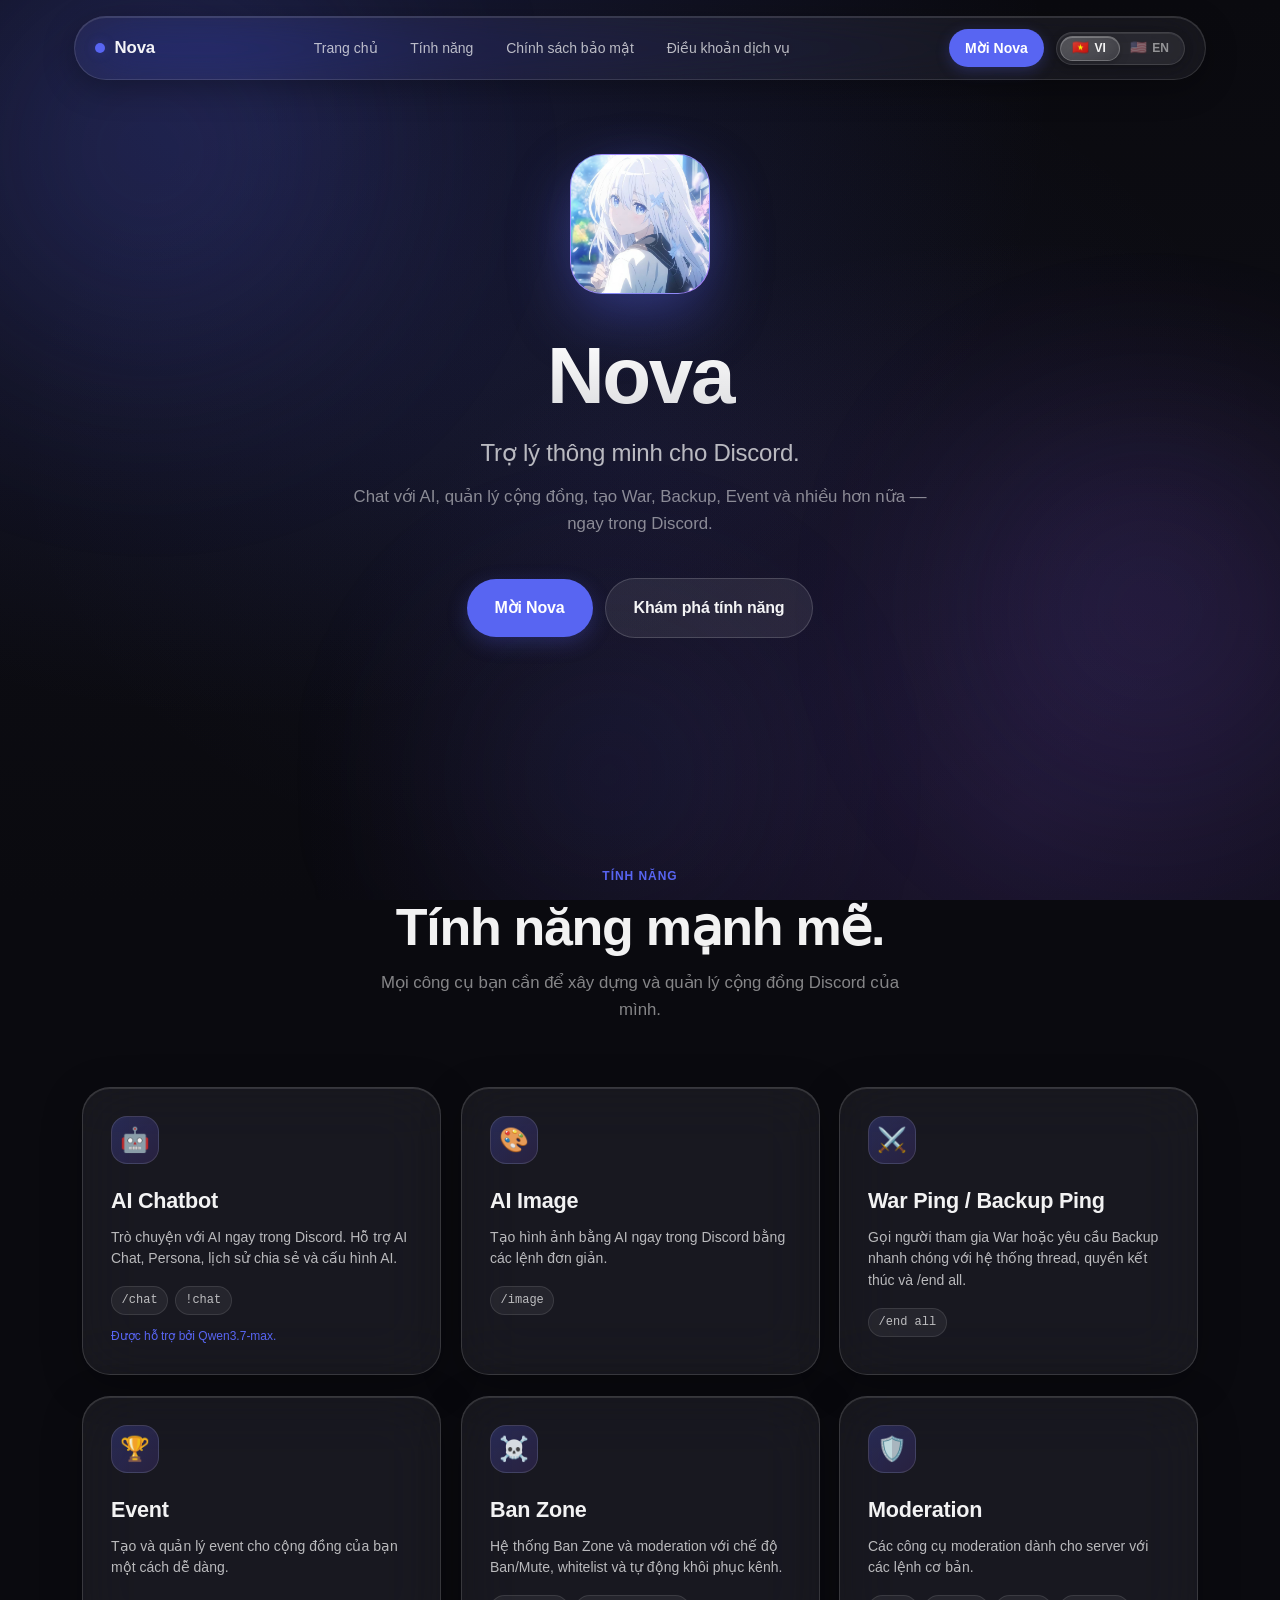
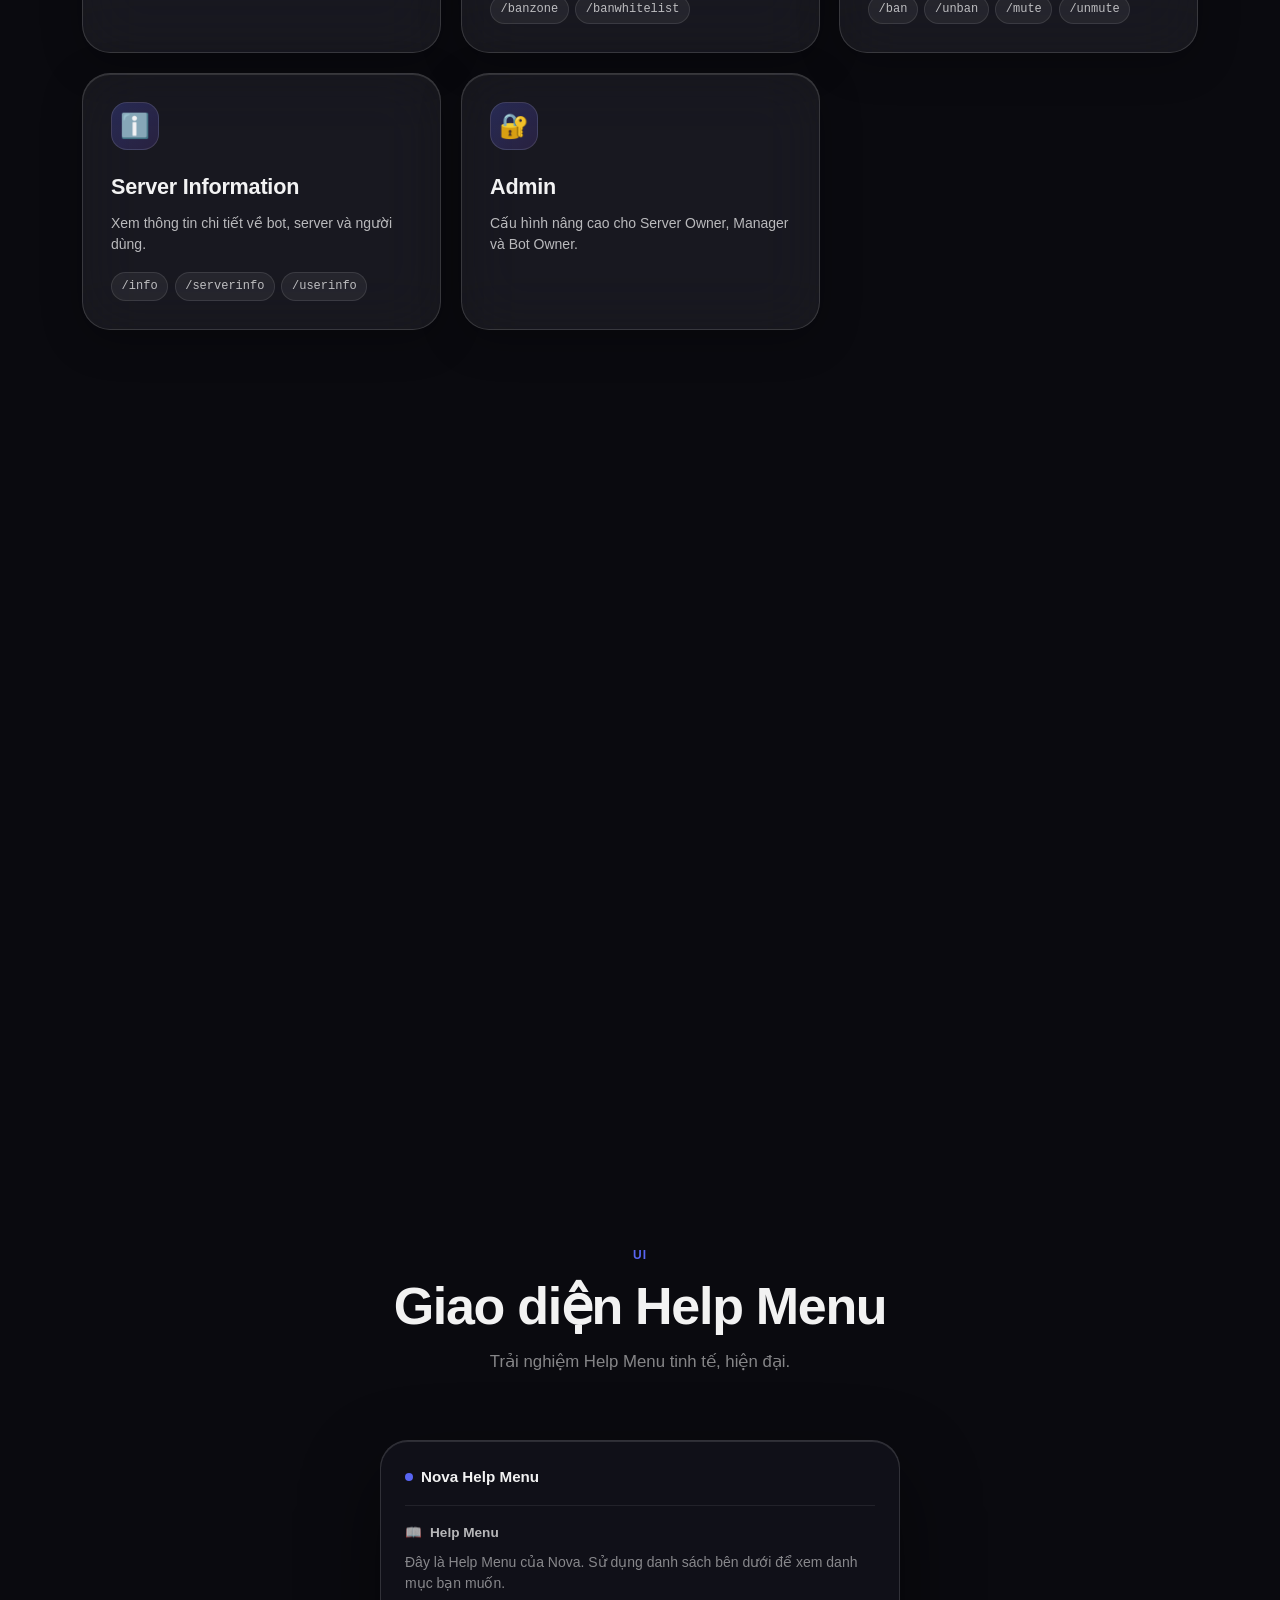
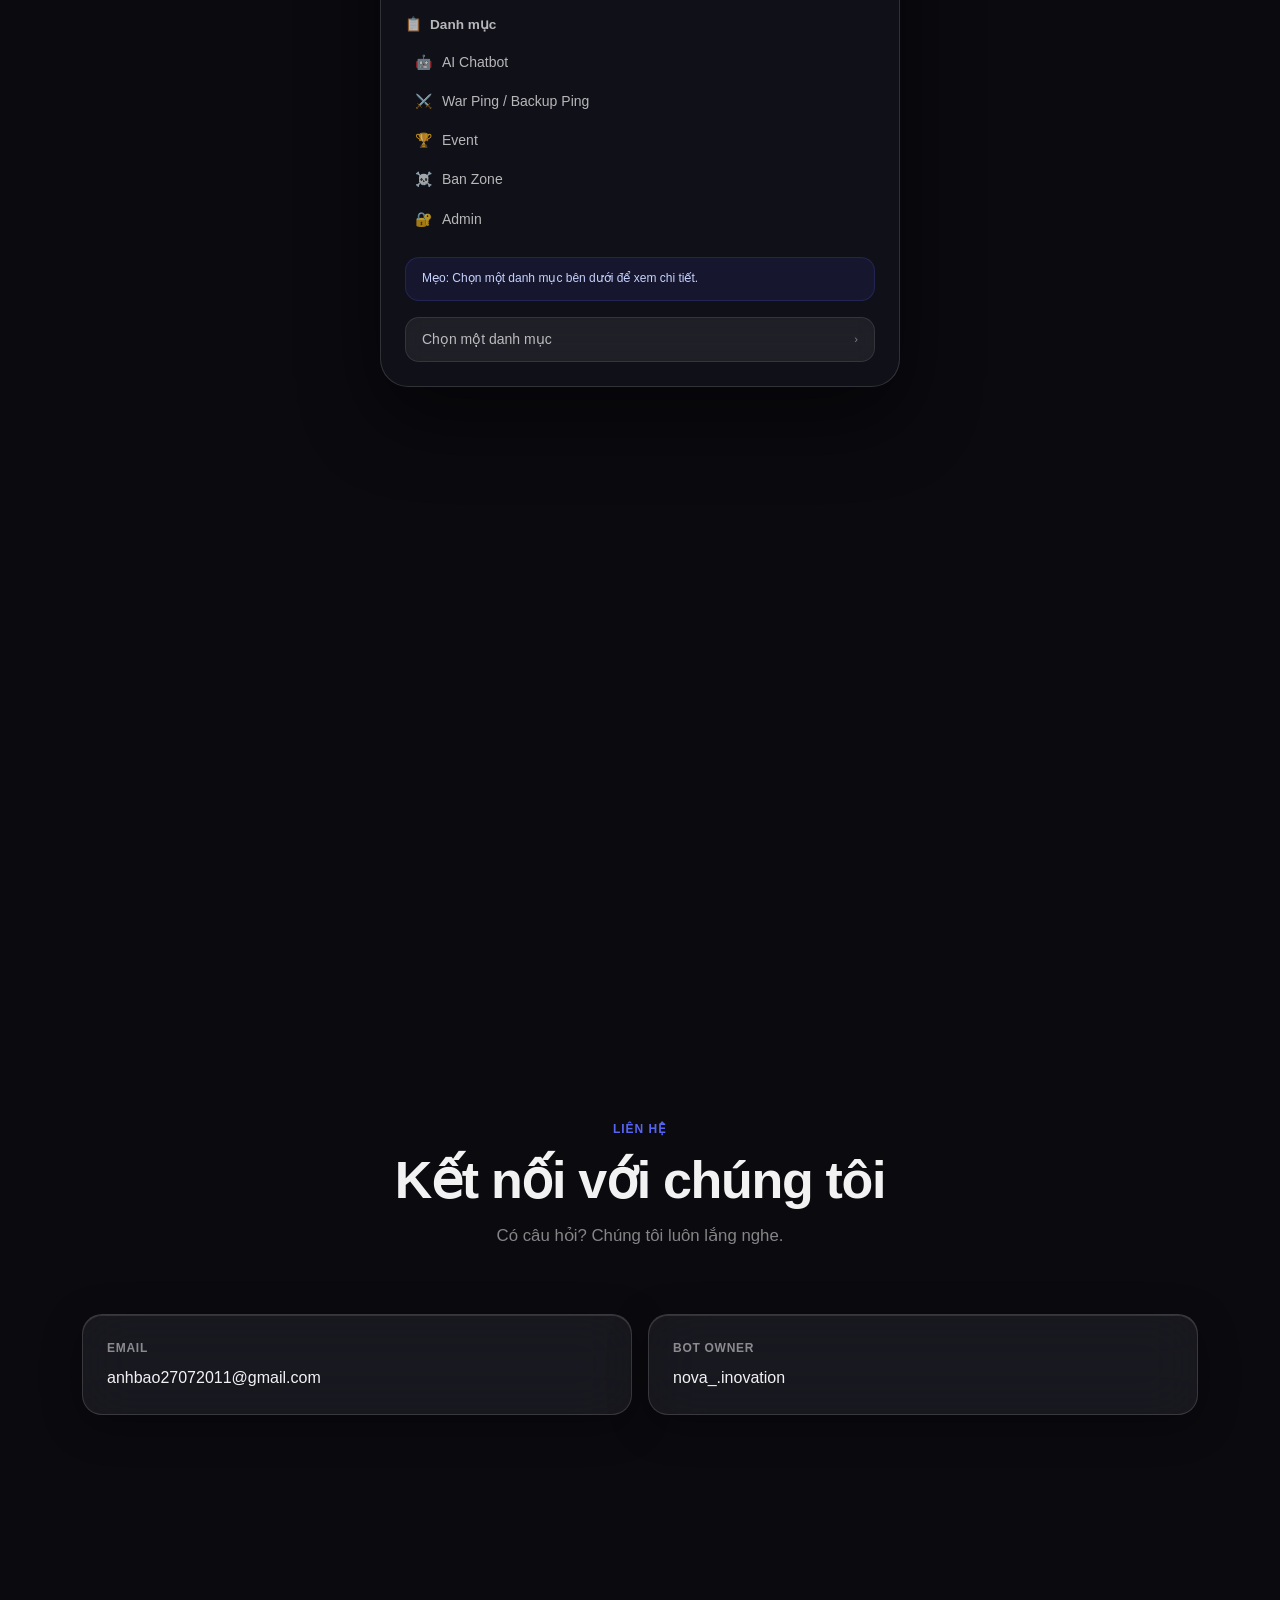
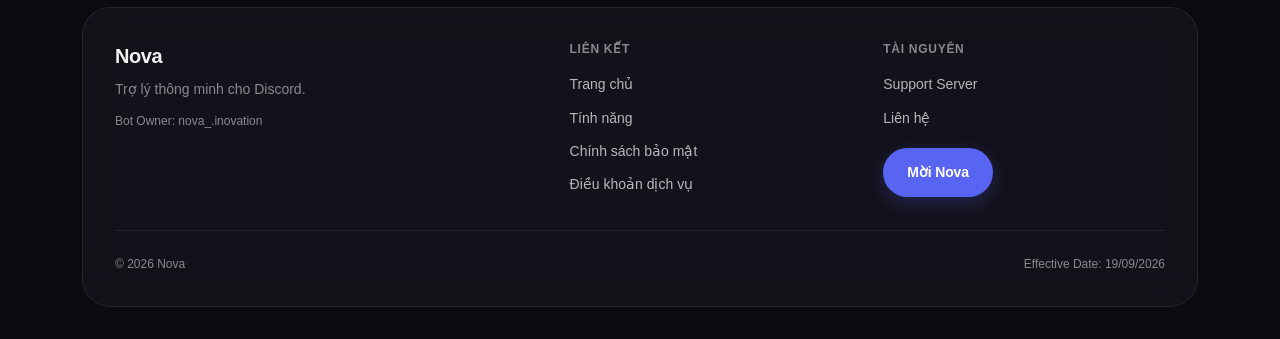
==== index.html @ ef2ddf1a "Add files via upload" ====
<!DOCTYPE html>
<html lang="vi">
<head>
    <meta charset="UTF-8">
    <meta name="viewport" content="width=device-width, initial-scale=1.0, viewport-fit=cover">
    <meta name="description" content="Nova là Discord bot đa năng hỗ trợ AI, moderation, War, Backup, Event và nhiều công cụ quản lý cộng đồng.">
    <meta name="theme-color" content="#0a0a0f">

    <!-- Open Graph -->
    <meta property="og:type" content="website">
    <meta property="og:title" content="Nova — Trợ lý thông minh cho Discord">
    <meta property="og:description" content="Nova là Discord bot đa năng hỗ trợ AI, moderation, War, Backup, Event và nhiều công cụ quản lý cộng đồng.">
    <meta property="og:image" content="assets/avatar.png">
    <meta property="og:url" content="">

    <!-- Twitter -->
    <meta name="twitter:card" content="summary_large_image">
    <meta name="twitter:title" content="Nova — Trợ lý thông minh cho Discord">
    <meta name="twitter:description" content="Nova là Discord bot đa năng hỗ trợ AI, moderation, War, Backup, Event và nhiều công cụ quản lý cộng đồng.">
    <meta name="twitter:image" content="assets/avatar.png">

    <title>Nova — Trợ lý thông minh cho Discord</title>
    <link rel="icon" type="image/png" href="assets/avatar.png">
    <link rel="stylesheet" href="style.css">
</head>
<body data-page="index">
    <!-- Background Ambient Lighting -->
    <div class="bg-ambient" aria-hidden="true">
        <div class="blob blob-1"></div>
        <div class="blob blob-2"></div>
        <div class="blob blob-3"></div>
    </div>

    <!-- Mobile Overlay -->
    <div class="mobile-overlay" aria-hidden="true"></div>

    <!-- Navbar -->
    <nav class="navbar" role="navigation" aria-label="Main navigation">
        <div class="navbar-inner">
            <a href="index.html" class="nav-brand" aria-label="Nova Home">
                <span class="nav-brand-dot" aria-hidden="true"></span>
                <span>Nova</span>
            </a>

            <ul class="nav-links" role="list">
                <li><a href="index.html" data-i18n="nav.home">Trang chủ</a></li>
                <li><a href="#features" data-i18n="nav.features">Tính năng</a></li>
                <li><a href="privacy-policy.html" data-i18n="nav.privacy">Chính sách bảo mật</a></li>
                <li><a href="terms-of-service.html" data-i18n="nav.terms">Điều khoản dịch vụ</a></li>
            </ul>

            <div class="nav-actions">
                <a href="#" data-href="invite" class="nav-invite" data-i18n="nav.invite">Mời Nova</a>

                <div class="lang-switch vi" role="group" aria-label="Language switcher">
                    <div class="lang-switch-thumb" aria-hidden="true"></div>
                    <button type="button" class="lang-btn" data-lang="vi" role="tab" aria-selected="true" aria-label="Tiếng Việt">
                        <span class="lang-flag">🇻🇳</span>
                        <span>VI</span>
                    </button>
                    <button type="button" class="lang-btn" data-lang="en" role="tab" aria-selected="false" aria-label="English">
                        <span class="lang-flag">🇺🇸</span>
                        <span>EN</span>
                    </button>
                </div>

                <button type="button" class="mobile-menu-btn" aria-label="Open menu" aria-expanded="false" aria-controls="mobile-menu">
                    <span aria-hidden="true"></span>
                </button>
            </div>
        </div>
    </nav>

    <!-- Mobile Menu -->
    <div class="mobile-menu" id="mobile-menu" role="dialog" aria-label="Mobile navigation">
        <a href="index.html" data-i18n="nav.home">Trang chủ</a>
        <a href="#features" data-i18n="nav.features">Tính năng</a>
        <a href="privacy-policy.html" data-i18n="nav.privacy">Chính sách bảo mật</a>
        <a href="terms-of-service.html" data-i18n="nav.terms">Điều khoản dịch vụ</a>
        <a href="#" data-href="invite" class="mobile-invite" data-i18n="nav.invite">Mời Nova</a>
    </div>

    <!-- Hero Section -->
    <header class="hero">
        <div class="container">
            <div class="hero-avatar-wrap reveal">
                <div class="hero-avatar-glow" aria-hidden="true"></div>
                <div class="hero-avatar" aria-label="Nova bot avatar">
                    <img src="assets/avatar.png" alt="Nova" onerror="this.style.display='none'; this.parentElement.innerHTML='N';">
                </div>
            </div>

            <h1 class="hero-title reveal" data-stagger="1">Nova</h1>
            <p class="hero-subtitle reveal" data-stagger="2" data-i18n="hero.tagline">Trợ lý thông minh cho Discord.</p>
            <p class="hero-description reveal" data-stagger="3" data-i18n="hero.description">
                Chat với AI, quản lý cộng đồng, tạo War, Backup, Event và nhiều hơn nữa — ngay trong Discord.
            </p>

            <div class="hero-cta reveal" data-stagger="4">
                <a href="#" data-href="invite" class="btn btn-primary btn-lg" data-i18n="hero.invite">Mời Nova</a>
                <a href="#features" class="btn btn-glass btn-lg" data-i18n="hero.explore">Khám phá tính năng</a>
            </div>
        </div>
    </header>

    <!-- Features Section -->
    <section class="section" id="features">
        <div class="container">
            <div class="section-header reveal">
                <span class="section-eyebrow" data-i18n="features.eyebrow">Tính năng</span>
                <h2 class="section-title" data-i18n="features.title">Tính năng mạnh mẽ.</h2>
                <p class="section-subtitle" data-i18n="features.subtitle">
                    Mọi công cụ bạn cần để xây dựng và quản lý cộng đồng Discord của mình.
                </p>
            </div>

            <div class="features-grid">
                <!-- AI Chatbot -->
                <article class="feature-card reveal">
                    <div class="feature-icon" aria-hidden="true">🤖</div>
                    <h3 class="feature-title" data-i18n="feature.ai.title">AI Chatbot</h3>
                    <p class="feature-desc" data-i18n="feature.ai.desc">
                        Trò chuyện với AI ngay trong Discord. Hỗ trợ AI Chat, Persona, lịch sử chia sẻ và cấu hình AI.
                    </p>
                    <div class="feature-commands">
                        <span class="cmd-pill">/chat</span>
                        <span class="cmd-pill">!chat</span>
                    </div>
                    <p class="feature-powered" data-i18n="feature.ai.powered">Được hỗ trợ bởi Qwen3.7-max.</p>
                </article>

                <!-- AI Image -->
                <article class="feature-card reveal">
                    <div class="feature-icon" aria-hidden="true">🎨</div>
                    <h3 class="feature-title" data-i18n="feature.aiimage.title">AI Image</h3>
                    <p class="feature-desc" data-i18n="feature.aiimage.desc">
                        Tạo hình ảnh bằng AI ngay trong Discord bằng các lệnh đơn giản.
                    </p>
                    <div class="feature-commands">
                        <span class="cmd-pill">/image</span>
                    </div>
                </article>

                <!-- War Ping / Backup Ping -->
                <article class="feature-card reveal">
                    <div class="feature-icon" aria-hidden="true">⚔️</div>
                    <h3 class="feature-title" data-i18n="feature.war.title">War Ping / Backup Ping</h3>
                    <p class="feature-desc" data-i18n="feature.war.desc">
                        Gọi người tham gia War hoặc yêu cầu Backup nhanh chóng với hệ thống thread, quyền kết thúc và /end all.
                    </p>
                    <div class="feature-commands">
                        <span class="cmd-pill">/end all</span>
                    </div>
                </article>

                <!-- Event -->
                <article class="feature-card reveal">
                    <div class="feature-icon" aria-hidden="true">🏆</div>
                    <h3 class="feature-title" data-i18n="feature.event.title">Event</h3>
                    <p class="feature-desc" data-i18n="feature.event.desc">
                        Tạo và quản lý event cho cộng đồng của bạn một cách dễ dàng.
                    </p>
                </article>

                <!-- Ban Zone -->
                <article class="feature-card reveal">
                    <div class="feature-icon" aria-hidden="true">☠️</div>
                    <h3 class="feature-title" data-i18n="feature.banzone.title">Ban Zone</h3>
                    <p class="feature-desc" data-i18n="feature.banzone.desc">
                        Hệ thống Ban Zone và moderation với chế độ Ban/Mute, whitelist và tự động khôi phục kênh.
                    </p>
                    <div class="feature-commands">
                        <span class="cmd-pill">/banzone</span>
                        <span class="cmd-pill">/banwhitelist</span>
                    </div>
                </article>

                <!-- Moderation -->
                <article class="feature-card reveal">
                    <div class="feature-icon" aria-hidden="true">🛡️</div>
                    <h3 class="feature-title" data-i18n="feature.moderation.title">Moderation</h3>
                    <p class="feature-desc" data-i18n="feature.moderation.desc">
                        Các công cụ moderation dành cho server với các lệnh cơ bản.
                    </p>
                    <div class="feature-commands">
                        <span class="cmd-pill">/ban</span>
                        <span class="cmd-pill">/unban</span>
                        <span class="cmd-pill">/mute</span>
                        <span class="cmd-pill">/unmute</span>
                    </div>
                </article>

                <!-- Server Information -->
                <article class="feature-card reveal">
                    <div class="feature-icon" aria-hidden="true">ℹ️</div>
                    <h3 class="feature-title" data-i18n="feature.info.title">Server Information</h3>
                    <p class="feature-desc" data-i18n="feature.info.desc">
                        Xem thông tin chi tiết về bot, server và người dùng.
                    </p>
                    <div class="feature-commands">
                        <span class="cmd-pill">/info</span>
                        <span class="cmd-pill">/serverinfo</span>
                        <span class="cmd-pill">/userinfo</span>
                    </div>
                </article>

                <!-- Admin -->
                <article class="feature-card reveal">
                    <div class="feature-icon" aria-hidden="true">🔐</div>
                    <h3 class="feature-title" data-i18n="feature.admin.title">Admin</h3>
                    <p class="feature-desc" data-i18n="feature.admin.desc">
                        Cấu hình nâng cao cho Server Owner, Manager và Bot Owner.
                    </p>
                </article>
            </div>
        </div>
    </section>

    <!-- Commands Section -->
    <section class="section">
        <div class="container">
            <div class="section-header reveal">
                <span class="section-eyebrow" data-i18n="commands.eyebrow">Lệnh</span>
                <h2 class="section-title" data-i18n="commands.title">Lệnh chính</h2>
                <p class="section-subtitle" data-i18n="commands.subtitle">Các lệnh thường dùng của Nova.</p>
            </div>

            <div class="commands-grid">
                <div class="command-item reveal">
                    <span class="command-name">/chat</span>
                    <span class="command-desc" data-i18n="cmd.chat">Trò chuyện với AI</span>
                </div>
                <div class="command-item reveal">
                    <span class="command-name">/image</span>
                    <span class="command-desc" data-i18n="cmd.image">Tạo hình ảnh bằng AI</span>
                </div>
                <div class="command-item reveal">
                    <span class="command-name">/ban</span>
                    <span class="command-desc" data-i18n="cmd.ban">Cấm người dùng</span>
                </div>
                <div class="command-item reveal">
                    <span class="command-name">/unban</span>
                    <span class="command-desc" data-i18n="cmd.unban">Bỏ cấm người dùng</span>
                </div>
                <div class="command-item reveal">
                    <span class="command-name">/mute</span>
                    <span class="command-desc" data-i18n="cmd.mute">Tắt tiếng người dùng</span>
                </div>
                <div class="command-item reveal">
                    <span class="command-name">/unmute</span>
                    <span class="command-desc" data-i18n="cmd.unmute">Bỏ tắt tiếng</span>
                </div>
                <div class="command-item reveal">
                    <span class="command-name">/banzone</span>
                    <span class="command-desc" data-i18n="cmd.banzone">Quản lý Ban Zone</span>
                </div>
                <div class="command-item reveal">
                    <span class="command-name">/banwhitelist</span>
                    <span class="command-desc" data-i18n="cmd.banwhitelist">Quản lý whitelist Ban Zone</span>
                </div>
                <div class="command-item reveal">
                    <span class="command-name">/info</span>
                    <span class="command-desc" data-i18n="cmd.info">Thông tin bot</span>
                </div>
                <div class="command-item reveal">
                    <span class="command-name">/serverinfo</span>
                    <span class="command-desc" data-i18n="cmd.serverinfo">Thông tin server</span>
                </div>
                <div class="command-item reveal">
                    <span class="command-name">/userinfo</span>
                    <span class="command-desc" data-i18n="cmd.userinfo">Thông tin người dùng</span>
                </div>
                <div class="command-item reveal">
                    <span class="command-name">/end all</span>
                    <span class="command-desc" data-i18n="cmd.endall">Kết thúc tất cả War/Backup</span>
                </div>
            </div>
        </div>
    </section>

    <!-- Help Menu Preview -->
    <section class="section">
        <div class="container">
            <div class="section-header reveal">
                <span class="section-eyebrow">UI</span>
                <h2 class="section-title" data-i18n="help.title">Giao diện Help Menu</h2>
                <p class="section-subtitle" data-i18n="help.subtitle">Trải nghiệm Help Menu tinh tế, hiện đại.</p>
            </div>

            <div class="help-menu-wrap reveal">
                <div class="help-menu" role="group" aria-label="Nova Help Menu preview">
                    <div class="help-menu-header">
                        <span class="help-menu-dot" aria-hidden="true"></span>
                        <span class="help-menu-title" data-i18n="help.header">Nova Help Menu</span>
                    </div>

                    <div class="help-menu-section">
                        <div class="help-menu-section-title">
                            <span aria-hidden="true">📖</span>
                            <span data-i18n="help.section.title">Help Menu</span>
                        </div>
                        <p class="help-menu-desc" data-i18n="help.desc">
                            Đây là Help Menu của Nova. Sử dụng danh sách bên dưới để xem danh mục bạn muốn.
                        </p>
                    </div>

                    <div class="help-menu-section">
                        <div class="help-menu-section-title">
                            <span aria-hidden="true">📋</span>
                            <span data-i18n="help.categories">Danh mục</span>
                        </div>
                        <ul class="help-menu-categories" role="list">
                            <li><span aria-hidden="true">🤖</span><span data-i18n="help.cat.ai">AI Chatbot</span></li>
                            <li><span aria-hidden="true">⚔️</span><span data-i18n="help.cat.war">War Ping / Backup Ping</span></li>
                            <li><span aria-hidden="true">🏆</span><span data-i18n="help.cat.event">Event</span></li>
                            <li><span aria-hidden="true">☠️</span><span data-i18n="help.cat.ban">Ban Zone</span></li>
                            <li><span aria-hidden="true">🔐</span><span data-i18n="help.cat.admin">Admin</span></li>
                        </ul>
                    </div>

                    <div class="help-menu-tip" data-i18n="help.tip">
                        Mẹo: Chọn một danh mục bên dưới để xem chi tiết.
                    </div>

                    <div class="ios-dropdown" data-dropdown>
                        <button type="button" class="ios-dropdown-trigger" aria-haspopup="listbox" aria-expanded="false">
                            <span class="ios-dropdown-label" data-i18n="help.placeholder">Chọn một danh mục</span>
                            <span class="ios-dropdown-chevron" aria-hidden="true">›</span>
                        </button>
                        <ul class="ios-dropdown-menu" role="listbox">
                            <li role="option" tabindex="0">
                                <span><span aria-hidden="true">🤖</span> <span data-i18n="help.cat.ai">AI Chatbot</span></span>
                                <span class="ios-dropdown-check" aria-hidden="true">✓</span>
                            </li>
                            <li role="option" tabindex="0">
                                <span><span aria-hidden="true">⚔️</span> <span data-i18n="help.cat.war">War Ping / Backup Ping</span></span>
                                <span class="ios-dropdown-check" aria-hidden="true">✓</span>
                            </li>
                            <li role="option" tabindex="0">
                                <span><span aria-hidden="true">🏆</span> <span data-i18n="help.cat.event">Event</span></span>
                                <span class="ios-dropdown-check" aria-hidden="true">✓</span>
                            </li>
                            <li role="option" tabindex="0">
                                <span><span aria-hidden="true">☠️</span> <span data-i18n="help.cat.ban">Ban Zone</span></span>
                                <span class="ios-dropdown-check" aria-hidden="true">✓</span>
                            </li>
                            <li role="option" tabindex="0">
                                <span><span aria-hidden="true">🔐</span> <span data-i18n="help.cat.admin">Admin</span></span>
                                <span class="ios-dropdown-check" aria-hidden="true">✓</span>
                            </li>
                        </ul>
                    </div>
                </div>
            </div>
        </div>
    </section>

    <!-- CTA Section -->
    <section class="section cta-section">
        <div class="container">
            <div class="cta-card reveal">
                <div class="cta-content">
                    <h2 class="cta-title" data-i18n="cta.title">Cần hỗ trợ?</h2>
                    <p class="cta-subtitle" data-i18n="cta.subtitle">Tham gia server hỗ trợ của Nova.</p>
                    <a href="#" data-href="support" class="btn btn-primary btn-lg" target="_blank" rel="noopener noreferrer" data-i18n="cta.button">
                        Tham gia Support Server
                    </a>
                </div>
            </div>
        </div>
    </section>

    <!-- Contact Section -->
    <section class="section">
        <div class="container">
            <div class="section-header reveal">
                <span class="section-eyebrow" data-i18n="contact.eyebrow">Liên hệ</span>
                <h2 class="section-title" data-i18n="contact.title">Kết nối với chúng tôi</h2>
                <p class="section-subtitle" data-i18n="contact.subtitle">Có câu hỏi? Chúng tôi luôn lắng nghe.</p>
            </div>

            <div class="contact-grid">
                <div class="contact-item reveal">
                    <p class="contact-label" data-i18n="contact.email.label">Email</p>
                    <p class="contact-value">
                        <a href="mailto:anhbao27072011@gmail.com">anhbao27072011@gmail.com</a>
                    </p>
                </div>
                <div class="contact-item reveal">
                    <p class="contact-label" data-i18n="contact.owner.label">Bot Owner</p>
                    <p class="contact-value">nova_.inovation</p>
                </div>
            </div>
        </div>
    </section>

    <!-- Footer -->
    <footer class="footer">
        <div class="container">
            <div class="footer-inner">
                <div class="footer-grid">
                    <div>
                        <div class="footer-brand-name">Nova</div>
                        <p class="footer-brand-tagline" data-i18n="footer.tagline">Trợ lý thông minh cho Discord.</p>
                        <p class="footer-owner" data-i18n="footer.owner">Bot Owner: nova_.inovation</p>
                    </div>

                    <div>
                        <h4 class="footer-col-title" data-i18n="footer.col.links">Liên kết</h4>
                        <ul class="footer-links" role="list">
                            <li><a href="index.html" data-i18n="footer.link.home">Trang chủ</a></li>
                            <li><a href="#features" data-i18n="footer.link.features">Tính năng</a></li>
                            <li><a href="privacy-policy.html" data-i18n="footer.link.privacy">Chính sách bảo mật</a></li>
                            <li><a href="terms-of-service.html" data-i18n="footer.link.terms">Điều khoản dịch vụ</a></li>
                        </ul>
                    </div>

                    <div>
                        <h4 class="footer-col-title" data-i18n="footer.col.resources">Tài nguyên</h4>
                        <ul class="footer-links" role="list">
                            <li><a href="#" data-href="support" target="_blank" rel="noopener noreferrer" data-i18n="footer.link.support">Support Server</a></li>
                            <li><a href="mailto:anhbao27072011@gmail.com" data-i18n="footer.link.contact">Liên hệ</a></li>
                        </ul>
                        <div style="margin-top: 1rem;">
                            <a href="#" data-href="invite" class="btn btn-primary" data-i18n="footer.invite">Mời Nova</a>
                        </div>
                    </div>
                </div>

                <div class="footer-bottom">
                    <span data-i18n="footer.copyright">© 2026 Nova</span>
                    <span data-i18n="footer.effective">Effective Date: 19/09/2026</span>
                </div>
            </div>
        </div>
    </footer>

    <script src="script.js"></script>
</body>
</html>
---- style.css ----
/* ============================================
   Nova — iOS 27 Liquid Glass Design System
   ============================================ */

/* ---------- CSS Variables ---------- */
:root {
    /* Colors */
    --bg-deep: #0a0a0f;
    --bg-mid: #12121a;
    --accent: #5865F2;
    --accent-soft: rgba(88, 101, 242, 0.35);
    --accent-glow: rgba(88, 101, 242, 0.25);
    --text-primary: rgba(255, 255, 255, 0.95);
    --text-secondary: rgba(255, 255, 255, 0.7);
    --text-tertiary: rgba(255, 255, 255, 0.5);
    --glass-bg: rgba(255, 255, 255, 0.06);
    --glass-bg-strong: rgba(255, 255, 255, 0.09);
    --glass-bg-darker: rgba(255, 255, 255, 0.035);
    --glass-border: rgba(255, 255, 255, 0.14);
    --glass-border-strong: rgba(255, 255, 255, 0.2);
    --glass-shadow: 0 20px 70px rgba(0, 0, 0, 0.35);
    --glass-shadow-soft: 0 10px 40px rgba(0, 0, 0, 0.25);
    --inner-highlight: inset 0 1px 0 rgba(255, 255, 255, 0.12);
    --inner-highlight-strong: inset 0 1px 0 rgba(255, 255, 255, 0.18);

    /* Typography */
    --font-primary: -apple-system, BlinkMacSystemFont, 'SF Pro Display', 'SF Pro Text', 'Helvetica Neue', Arial, sans-serif;
    --fs-hero: clamp(2.5rem, 8vw, 5rem);
    --fs-h1: clamp(2rem, 5vw, 3.25rem);
    --fs-h2: clamp(1.5rem, 4vw, 2.25rem);
    --fs-h3: clamp(1.15rem, 2.5vw, 1.35rem);
    --fs-body: clamp(0.95rem, 1.8vw, 1.05rem);
    --fs-small: 0.875rem;
    --fs-caption: 0.75rem;

    /* Spacing */
    --section-padding: clamp(4rem, 10vw, 7rem);
    --container-max: 1180px;
    --radius-lg: 28px;
    --radius-md: 20px;
    --radius-sm: 14px;
    --radius-pill: 999px;

    /* Motion */
    --spring: cubic-bezier(0.34, 1.56, 0.64, 1);
    --ease-out: cubic-bezier(0.16, 1, 0.3, 1);
    --ease-in-out: cubic-bezier(0.65, 0, 0.35, 1);
    --duration-fast: 180ms;
    --duration-normal: 320ms;
    --duration-slow: 520ms;
}

/* ---------- Reset & Base ---------- */
*, *::before, *::after {
    box-sizing: border-box;
    margin: 0;
    padding: 0;
}

html {
    scroll-behavior: smooth;
    -webkit-text-size-adjust: 100%;
}

body {
    font-family: var(--font-primary);
    font-size: var(--fs-body);
    color: var(--text-primary);
    background: var(--bg-deep);
    line-height: 1.6;
    -webkit-font-smoothing: antialiased;
    -moz-osx-font-smoothing: grayscale;
    overflow-x: hidden;
    min-height: 100vh;
    padding-top: env(safe-area-inset-top);
    padding-bottom: env(safe-area-inset-bottom);
}

body.page-transitioning {
    opacity: 0;
    filter: blur(8px);
    transform: scale(0.98);
    transition: opacity 280ms var(--ease-in-out),
                filter 280ms var(--ease-in-out),
                transform 280ms var(--ease-in-out);
}

body.page-entering {
    animation: pageEnter 420ms var(--ease-out) both;
}

@keyframes pageEnter {
    from {
        opacity: 0;
        filter: blur(10px);
        transform: scale(0.985);
    }
    to {
        opacity: 1;
        filter: blur(0);
        transform: scale(1);
    }
}

a {
    color: inherit;
    text-decoration: none;
}

img {
    max-width: 100%;
    display: block;
}

button {
    font-family: inherit;
    cursor: pointer;
    border: none;
    background: none;
    color: inherit;
}

/* ---------- Background Ambient Lighting ---------- */
.bg-ambient {
    position: fixed;
    inset: 0;
    z-index: -2;
    background:
        radial-gradient(ellipse at 20% 10%, rgba(88, 101, 242, 0.18) 0%, transparent 55%),
        radial-gradient(ellipse at 80% 90%, rgba(139, 92, 246, 0.15) 0%, transparent 50%),
        radial-gradient(ellipse at 50% 50%, rgba(88, 101, 242, 0.06) 0%, transparent 70%),
        linear-gradient(180deg, #0a0a0f 0%, #0d0d14 50%, #0a0a0f 100%);
    overflow: hidden;
}

.blob {
    position: absolute;
    border-radius: 50%;
    filter: blur(100px);
    opacity: 0.5;
    will-change: transform;
}

.blob-1 {
    width: 600px;
    height: 600px;
    background: radial-gradient(circle, rgba(88, 101, 242, 0.45) 0%, transparent 70%);
    top: -150px;
    left: -150px;
    animation: blobFloat1 28s ease-in-out infinite;
}

.blob-2 {
    width: 500px;
    height: 500px;
    background: radial-gradient(circle, rgba(139, 92, 246, 0.4) 0%, transparent 70%);
    top: 40%;
    right: -120px;
    animation: blobFloat2 32s ease-in-out infinite;
}

.blob-3 {
    width: 450px;
    height: 450px;
    background: radial-gradient(circle, rgba(88, 101, 242, 0.25) 0%, transparent 70%);
    bottom: -100px;
    left: 30%;
    animation: blobFloat3 36s ease-in-out infinite;
}

@keyframes blobFloat1 {
    0%, 100% { transform: translate(0, 0) scale(1); }
    33% { transform: translate(60px, 40px) scale(1.08); }
    66% { transform: translate(-30px, 80px) scale(0.95); }
}

@keyframes blobFloat2 {
    0%, 100% { transform: translate(0, 0) scale(1); }
    33% { transform: translate(-50px, -60px) scale(1.05); }
    66% { transform: translate(40px, 30px) scale(0.92); }
}

@keyframes blobFloat3 {
    0%, 100% { transform: translate(0, 0) scale(1); }
    33% { transform: translate(80px, -40px) scale(0.95); }
    66% { transform: translate(-60px, -70px) scale(1.08); }
}

/* ---------- Liquid Glass Utility ---------- */
.glass {
    background: var(--glass-bg);
    backdrop-filter: blur(30px) saturate(180%);
    -webkit-backdrop-filter: blur(30px) saturate(180%);
    border: 1px solid var(--glass-border);
    box-shadow: var(--glass-shadow), var(--inner-highlight);
}

.glass-strong {
    background: var(--glass-bg-strong);
    backdrop-filter: blur(40px) saturate(200%);
    -webkit-backdrop-filter: blur(40px) saturate(200%);
    border: 1px solid var(--glass-border-strong);
    box-shadow: var(--glass-shadow), var(--inner-highlight-strong);
}

.glass-soft {
    background: var(--glass-bg-darker);
    backdrop-filter: blur(20px) saturate(160%);
    -webkit-backdrop-filter: blur(20px) saturate(160%);
    border: 1px solid rgba(255, 255, 255, 0.08);
    box-shadow: var(--glass-shadow-soft), var(--inner-highlight);
}

/* ---------- Container ---------- */
.container {
    max-width: var(--container-max);
    margin: 0 auto;
    padding: 0 clamp(1rem, 4vw, 2rem);
}

/* ---------- Navbar ---------- */
.navbar {
    position: sticky;
    top: calc(16px + env(safe-area-inset-top));
    z-index: 1000;
    margin: 0 auto;
    max-width: var(--container-max);
    padding: 0 clamp(0.75rem, 3vw, 1.5rem);
    transition: transform var(--duration-normal) var(--spring),
                backdrop-filter var(--duration-normal) var(--ease-out),
                background var(--duration-normal) var(--ease-out);
}

.navbar-inner {
    display: flex;
    align-items: center;
    justify-content: space-between;
    padding: 0.75rem 1.25rem;
    border-radius: var(--radius-pill);
    background: rgba(255, 255, 255, 0.05);
    backdrop-filter: blur(28px) saturate(180%);
    -webkit-backdrop-filter: blur(28px) saturate(180%);
    border: 1px solid rgba(255, 255, 255, 0.12);
    box-shadow: 0 8px 32px rgba(0, 0, 0, 0.3), inset 0 1px 0 rgba(255, 255, 255, 0.12);
    transition: all var(--duration-normal) var(--spring);
}

.navbar.scrolled .navbar-inner {
    background: rgba(255, 255, 255, 0.07);
    backdrop-filter: blur(40px) saturate(200%);
    -webkit-backdrop-filter: blur(40px) saturate(200%);
    border-color: rgba(255, 255, 255, 0.16);
}

.navbar.scrolled {
    transform: scale(0.97);
}

.nav-brand {
    display: flex;
    align-items: center;
    gap: 0.6rem;
    font-weight: 600;
    font-size: 1.05rem;
    letter-spacing: -0.01em;
}

.nav-brand-dot {
    width: 10px;
    height: 10px;
    border-radius: 50%;
    background: var(--accent);
    box-shadow: 0 0 12px var(--accent-glow);
}

.nav-links {
    display: flex;
    align-items: center;
    gap: 0.25rem;
    list-style: none;
}

.nav-links a {
    padding: 0.5rem 0.9rem;
    border-radius: var(--radius-pill);
    font-size: var(--fs-small);
    font-weight: 500;
    color: var(--text-secondary);
    transition: all var(--duration-fast) var(--ease-out);
}

.nav-links a:hover,
.nav-links a:focus-visible {
    color: var(--text-primary);
    background: rgba(255, 255, 255, 0.08);
    outline: none;
}

.nav-links a:focus-visible {
    box-shadow: 0 0 0 2px var(--accent-soft);
}

.nav-actions {
    display: flex;
    align-items: center;
    gap: 0.75rem;
}

.nav-invite {
    display: inline-flex;
    align-items: center;
    padding: 0.5rem 1rem;
    border-radius: var(--radius-pill);
    background: var(--accent);
    color: #fff;
    font-size: var(--fs-small);
    font-weight: 600;
    transition: all var(--duration-fast) var(--spring);
    box-shadow: 0 4px 14px var(--accent-glow);
}

.nav-invite:hover {
    transform: translateY(-1px);
    box-shadow: 0 6px 20px var(--accent-glow);
    filter: brightness(1.08);
}

.nav-invite:active {
    transform: scale(0.97);
}

.nav-invite:focus-visible {
    outline: none;
    box-shadow: 0 0 0 3px var(--accent-soft), 0 4px 14px var(--accent-glow);
}

/* ---------- Language Switch (Segmented Control) ---------- */
.lang-switch {
    position: relative;
    display: inline-flex;
    padding: 3px;
    border-radius: var(--radius-pill);
    background: rgba(255, 255, 255, 0.06);
    backdrop-filter: blur(20px) saturate(180%);
    -webkit-backdrop-filter: blur(20px) saturate(180%);
    border: 1px solid rgba(255, 255, 255, 0.12);
    box-shadow: inset 0 1px 0 rgba(255, 255, 255, 0.08),
                0 2px 8px rgba(0, 0, 0, 0.2);
}

.lang-switch-thumb {
    position: absolute;
    top: 3px;
    left: 3px;
    height: calc(100% - 6px);
    width: calc(50% - 3px);
    border-radius: var(--radius-pill);
    background: linear-gradient(135deg, rgba(255, 255, 255, 0.18), rgba(255, 255, 255, 0.08));
    backdrop-filter: blur(10px);
    -webkit-backdrop-filter: blur(10px);
    border: 1px solid rgba(255, 255, 255, 0.22);
    box-shadow: 0 2px 10px rgba(0, 0, 0, 0.25),
                inset 0 1px 0 rgba(255, 255, 255, 0.25);
    transition: transform 400ms var(--spring),
                box-shadow 400ms var(--ease-out);
    z-index: 1;
}

.lang-switch.en .lang-switch-thumb {
    transform: translateX(100%);
}

.lang-btn {
    position: relative;
    z-index: 2;
    display: inline-flex;
    align-items: center;
    gap: 0.35rem;
    padding: 0.35rem 0.75rem;
    font-size: var(--fs-caption);
    font-weight: 600;
    color: var(--text-tertiary);
    border-radius: var(--radius-pill);
    transition: color var(--duration-normal) var(--ease-out);
    min-width: 52px;
    justify-content: center;
}

.lang-switch.vi .lang-btn[data-lang="vi"],
.lang-switch.en .lang-btn[data-lang="en"] {
    color: var(--text-primary);
}

.lang-btn:focus-visible {
    outline: none;
    box-shadow: 0 0 0 2px var(--accent-soft);
}

.lang-flag {
    font-size: 0.85rem;
    line-height: 1;
}

/* ---------- Mobile Menu ---------- */
.mobile-menu-btn {
    display: none;
    width: 40px;
    height: 40px;
    border-radius: 50%;
    align-items: center;
    justify-content: center;
    background: rgba(255, 255, 255, 0.06);
    border: 1px solid rgba(255, 255, 255, 0.12);
    backdrop-filter: blur(10px);
    -webkit-backdrop-filter: blur(10px);
    transition: all var(--duration-fast) var(--spring);
}

.mobile-menu-btn:hover,
.mobile-menu-btn:focus-visible {
    background: rgba(255, 255, 255, 0.1);
    outline: none;
}

.mobile-menu-btn:active {
    transform: scale(0.95);
}

.mobile-menu-btn span {
    display: block;
    width: 18px;
    height: 2px;
    background: var(--text-primary);
    border-radius: 2px;
    position: relative;
    transition: all var(--duration-normal) var(--spring);
}

.mobile-menu-btn span::before,
.mobile-menu-btn span::after {
    content: '';
    position: absolute;
    left: 0;
    width: 18px;
    height: 2px;
    background: var(--text-primary);
    border-radius: 2px;
    transition: all var(--duration-normal) var(--spring);
}

.mobile-menu-btn span::before { top: -6px; }
.mobile-menu-btn span::after { top: 6px; }

.mobile-menu-btn.open span {
    background: transparent;
}

.mobile-menu-btn.open span::before {
    top: 0;
    transform: rotate(45deg);
}

.mobile-menu-btn.open span::after {
    top: 0;
    transform: rotate(-45deg);
}

.mobile-overlay {
    display: none;
    position: fixed;
    inset: 0;
    background: rgba(0, 0, 0, 0.4);
    backdrop-filter: blur(4px);
    -webkit-backdrop-filter: blur(4px);
    z-index: 998;
    opacity: 0;
    transition: opacity var(--duration-normal) var(--ease-out);
}

.mobile-overlay.open {
    opacity: 1;
}

.mobile-menu {
    display: none;
    position: fixed;
    top: calc(80px + env(safe-area-inset-top));
    left: 50%;
    transform: translateX(-50%) translateY(-20px) scale(0.96);
    width: calc(100% - 2rem);
    max-width: 400px;
    z-index: 999;
    padding: 0.75rem;
    border-radius: var(--radius-lg);
    background: rgba(20, 20, 28, 0.85);
    backdrop-filter: blur(40px) saturate(200%);
    -webkit-backdrop-filter: blur(40px) saturate(200%);
    border: 1px solid rgba(255, 255, 255, 0.14);
    box-shadow: 0 25px 80px rgba(0, 0, 0, 0.5), inset 0 1px 0 rgba(255, 255, 255, 0.12);
    opacity: 0;
    pointer-events: none;
    transition: all var(--duration-normal) var(--spring);
}

.mobile-menu.open {
    opacity: 1;
    transform: translateX(-50%) translateY(0) scale(1);
    pointer-events: auto;
}

.mobile-menu a {
    display: block;
    padding: 0.85rem 1rem;
    border-radius: var(--radius-sm);
    font-size: 1rem;
    font-weight: 500;
    color: var(--text-secondary);
    transition: all var(--duration-fast) var(--ease-out);
}

.mobile-menu a:hover,
.mobile-menu a:focus-visible {
    background: rgba(255, 255, 255, 0.08);
    color: var(--text-primary);
    outline: none;
}

.mobile-menu .mobile-invite {
    display: block;
    margin-top: 0.5rem;
    padding: 0.85rem 1rem;
    border-radius: var(--radius-sm);
    background: var(--accent);
    color: #fff;
    text-align: center;
    font-weight: 600;
    box-shadow: 0 4px 14px var(--accent-glow);
}

/* ---------- Buttons ---------- */
.btn {
    display: inline-flex;
    align-items: center;
    justify-content: center;
    gap: 0.5rem;
    padding: 0.85rem 1.5rem;
    border-radius: var(--radius-pill);
    font-size: var(--fs-small);
    font-weight: 600;
    letter-spacing: -0.01em;
    transition: all var(--duration-fast) var(--spring);
    cursor: pointer;
    user-select: none;
    -webkit-user-select: none;
}

.btn:active {
    transform: scale(0.97);
}

.btn:focus-visible {
    outline: none;
    box-shadow: 0 0 0 3px var(--accent-soft);
}

.btn-primary {
    background: var(--accent);
    color: #fff;
    box-shadow: 0 6px 20px var(--accent-glow);
}

.btn-primary:hover {
    transform: translateY(-1px);
    box-shadow: 0 8px 28px var(--accent-glow);
    filter: brightness(1.08);
}

.btn-primary:active {
    transform: scale(0.97) translateY(0);
}

.btn-glass {
    background: rgba(255, 255, 255, 0.08);
    color: var(--text-primary);
    border: 1px solid rgba(255, 255, 255, 0.16);
    backdrop-filter: blur(10px);
    -webkit-backdrop-filter: blur(10px);
}

.btn-glass:hover {
    background: rgba(255, 255, 255, 0.12);
    border-color: rgba(255, 255, 255, 0.22);
    transform: translateY(-1px);
}

.btn-glass:active {
    transform: scale(0.97) translateY(0);
}

.btn-lg {
    padding: 1rem 1.75rem;
    font-size: 1rem;
}

/* ---------- Hero Section ---------- */
.hero {
    padding: calc(var(--section-padding) * 0.8) 0 var(--section-padding);
    text-align: center;
    position: relative;
}

.hero-avatar-wrap {
    position: relative;
    display: inline-flex;
    margin-bottom: 2.5rem;
    animation: floatAvatar 6s ease-in-out infinite;
}

@keyframes floatAvatar {
    0%, 100% { transform: translateY(0); }
    50% { transform: translateY(-12px); }
}

.hero-avatar-glow {
    position: absolute;
    inset: -20px;
    border-radius: 50%;
    background: radial-gradient(circle, var(--accent-glow) 0%, transparent 70%);
    filter: blur(20px);
    z-index: -1;
}

.hero-avatar {
    width: clamp(100px, 18vw, 140px);
    height: clamp(100px, 18vw, 140px);
    border-radius: 32px;
    overflow: hidden;
    background: linear-gradient(135deg, var(--accent), #8b5cf6);
    display: flex;
    align-items: center;
    justify-content: center;
    font-size: clamp(2.5rem, 6vw, 4rem);
    font-weight: 700;
    color: #fff;
    border: 1px solid rgba(255, 255, 255, 0.25);
    box-shadow:
        0 25px 60px rgba(88, 101, 242, 0.35),
        inset 0 1px 0 rgba(255, 255, 255, 0.3);
    position: relative;
}

.hero-avatar::after {
    content: '';
    position: absolute;
    top: 0;
    left: 0;
    right: 0;
    height: 50%;
    background: linear-gradient(180deg, rgba(255, 255, 255, 0.2), transparent);
    border-radius: 32px 32px 0 0;
    pointer-events: none;
}

.hero-avatar img {
    width: 100%;
    height: 100%;
    object-fit: cover;
}

.hero-title {
    font-size: var(--fs-hero);
    font-weight: 700;
    letter-spacing: -0.03em;
    line-height: 1.05;
    margin-bottom: 1rem;
    background: linear-gradient(180deg, #fff 0%, rgba(255, 255, 255, 0.85) 100%);
    -webkit-background-clip: text;
    -webkit-text-fill-color: transparent;
    background-clip: text;
}

.hero-subtitle {
    font-size: clamp(1.1rem, 2.5vw, 1.5rem);
    font-weight: 500;
    color: var(--text-secondary);
    margin-bottom: 0.75rem;
    letter-spacing: -0.01em;
}

.hero-description {
    font-size: var(--fs-body);
    color: var(--text-tertiary);
    max-width: 600px;
    margin: 0 auto 2.5rem;
    line-height: 1.6;
}

.hero-cta {
    display: flex;
    align-items: center;
    justify-content: center;
    gap: 0.75rem;
    flex-wrap: wrap;
}

/* ---------- Section Headers ---------- */
.section {
    padding: var(--section-padding) 0;
}

.section-header {
    text-align: center;
    margin-bottom: clamp(2.5rem, 6vw, 4rem);
}

.section-eyebrow {
    display: inline-block;
    font-size: var(--fs-caption);
    font-weight: 600;
    text-transform: uppercase;
    letter-spacing: 0.08em;
    color: var(--accent);
    margin-bottom: 0.75rem;
}

.section-title {
    font-size: var(--fs-h1);
    font-weight: 700;
    letter-spacing: -0.025em;
    line-height: 1.15;
    margin-bottom: 0.75rem;
}

.section-subtitle {
    font-size: var(--fs-body);
    color: var(--text-tertiary);
    max-width: 560px;
    margin: 0 auto;
}

/* ---------- Scroll Reveal ---------- */
.reveal {
    opacity: 0;
    transform: translateY(30px);
    filter: blur(10px);
    transition:
        opacity 700ms var(--ease-out),
        transform 700ms var(--ease-out),
        filter 700ms var(--ease-out);
    will-change: opacity, transform, filter;
}

.reveal.visible {
    opacity: 1;
    transform: translateY(0);
    filter: blur(0);
}

/* ---------- Feature Cards ---------- */
.features-grid {
    display: grid;
    grid-template-columns: repeat(auto-fit, minmax(280px, 1fr));
    gap: 1.25rem;
}

.feature-card {
    position: relative;
    padding: 1.75rem;
    border-radius: var(--radius-lg);
    background: var(--glass-bg);
    backdrop-filter: blur(30px) saturate(180%);
    -webkit-backdrop-filter: blur(30px) saturate(180%);
    border: 1px solid var(--glass-border);
    box-shadow: var(--glass-shadow-soft), var(--inner-highlight);
    transition: all var(--duration-normal) var(--spring);
    overflow: hidden;
    transform-style: preserve-3d;
    cursor: default;
}

.feature-card::before {
    content: '';
    position: absolute;
    top: 0;
    left: 0;
    right: 0;
    height: 1px;
    background: linear-gradient(90deg, transparent, rgba(255, 255, 255, 0.2), transparent);
    opacity: 0;
    transition: opacity var(--duration-normal) var(--ease-out);
}

.feature-card:hover {
    transform: translateY(-6px);
    background: rgba(255, 255, 255, 0.085);
    border-color: rgba(255, 255, 255, 0.2);
    box-shadow: 0 30px 80px rgba(0, 0, 0, 0.4), var(--inner-highlight-strong);
}

.feature-card:hover::before {
    opacity: 1;
}

.feature-icon {
    width: 48px;
    height: 48px;
    border-radius: 16px;
    display: flex;
    align-items: center;
    justify-content: center;
    font-size: 1.5rem;
    margin-bottom: 1.25rem;
    background: linear-gradient(135deg, rgba(88, 101, 242, 0.25), rgba(139, 92, 246, 0.15));
    border: 1px solid rgba(255, 255, 255, 0.12);
    transition: transform var(--duration-normal) var(--spring);
}

.feature-card:hover .feature-icon {
    transform: scale(1.08);
}

.feature-title {
    font-size: var(--fs-h3);
    font-weight: 600;
    letter-spacing: -0.01em;
    margin-bottom: 0.5rem;
}

.feature-desc {
    font-size: var(--fs-small);
    color: var(--text-secondary);
    line-height: 1.55;
    margin-bottom: 1rem;
}

.feature-commands {
    display: flex;
    flex-wrap: wrap;
    gap: 0.4rem;
}

.cmd-pill {
    display: inline-flex;
    align-items: center;
    padding: 0.25rem 0.6rem;
    border-radius: var(--radius-pill);
    background: rgba(255, 255, 255, 0.06);
    border: 1px solid rgba(255, 255, 255, 0.1);
    font-size: var(--fs-caption);
    font-weight: 500;
    font-family: 'SF Mono', ui-monospace, Menlo, Consolas, monospace;
    color: var(--text-secondary);
}

.feature-powered {
    margin-top: 0.75rem;
    font-size: var(--fs-caption);
    color: var(--accent);
    font-weight: 500;
}

/* ---------- Commands Section ---------- */
.commands-grid {
    display: grid;
    grid-template-columns: repeat(auto-fit, minmax(240px, 1fr));
    gap: 0.75rem;
}

.command-item {
    display: flex;
    align-items: flex-start;
    gap: 0.85rem;
    padding: 1rem 1.15rem;
    border-radius: var(--radius-md);
    background: var(--glass-bg-darker);
    backdrop-filter: blur(20px) saturate(160%);
    -webkit-backdrop-filter: blur(20px) saturate(160%);
    border: 1px solid rgba(255, 255, 255, 0.08);
    transition: all var(--duration-fast) var(--ease-out);
}

.command-item:hover {
    background: rgba(255, 255, 255, 0.06);
    border-color: rgba(255, 255, 255, 0.14);
}

.command-name {
    flex-shrink: 0;
    padding: 0.3rem 0.6rem;
    border-radius: 10px;
    background: rgba(88, 101, 242, 0.15);
    border: 1px solid rgba(88, 101, 242, 0.25);
    font-size: var(--fs-caption);
    font-weight: 600;
    font-family: 'SF Mono', ui-monospace, Menlo, Consolas, monospace;
    color: #c7d2fe;
    white-space: nowrap;
}

.command-desc {
    font-size: var(--fs-small);
    color: var(--text-secondary);
    line-height: 1.45;
    padding-top: 0.2rem;
}

/* ---------- Help Menu Mockup ---------- */
.help-menu-wrap {
    max-width: 520px;
    margin: 0 auto;
}

.help-menu {
    padding: 1.5rem;
    border-radius: var(--radius-lg);
    background: rgba(20, 20, 30, 0.6);
    backdrop-filter: blur(40px) saturate(200%);
    -webkit-backdrop-filter: blur(40px) saturate(200%);
    border: 1px solid rgba(255, 255, 255, 0.14);
    box-shadow: 0 30px 80px rgba(0, 0, 0, 0.45), inset 0 1px 0 rgba(255, 255, 255, 0.12);
}

.help-menu-header {
    display: flex;
    align-items: center;
    gap: 0.5rem;
    padding-bottom: 1rem;
    margin-bottom: 1rem;
    border-bottom: 1px solid rgba(255, 255, 255, 0.08);
}

.help-menu-dot {
    width: 8px;
    height: 8px;
    border-radius: 50%;
    background: var(--accent);
}

.help-menu-title {
    font-weight: 600;
    font-size: 0.95rem;
}

.help-menu-section {
    margin-bottom: 1.25rem;
}

.help-menu-section-title {
    display: flex;
    align-items: center;
    gap: 0.5rem;
    font-size: 0.85rem;
    font-weight: 600;
    color: var(--text-secondary);
    margin-bottom: 0.5rem;
}

.help-menu-desc {
    font-size: var(--fs-small);
    color: var(--text-tertiary);
    line-height: 1.5;
    margin-bottom: 0.25rem;
}

.help-menu-categories {
    list-style: none;
    display: flex;
    flex-direction: column;
    gap: 0.15rem;
}

.help-menu-categories li {
    display: flex;
    align-items: center;
    gap: 0.6rem;
    padding: 0.45rem 0.65rem;
    border-radius: 10px;
    font-size: var(--fs-small);
    color: var(--text-secondary);
    transition: background var(--duration-fast) var(--ease-out);
}

.help-menu-categories li:hover {
    background: rgba(255, 255, 255, 0.05);
}

.help-menu-tip {
    padding: 0.75rem 1rem;
    border-radius: var(--radius-sm);
    background: rgba(88, 101, 242, 0.1);
    border: 1px solid rgba(88, 101, 242, 0.18);
    font-size: var(--fs-caption);
    color: #c7d2fe;
    line-height: 1.45;
}

/* ---------- iOS Style Dropdown ---------- */
.ios-dropdown {
    position: relative;
    margin-top: 1rem;
}

.ios-dropdown-trigger {
    width: 100%;
    display: flex;
    align-items: center;
    justify-content: space-between;
    padding: 0.85rem 1rem;
    border-radius: var(--radius-sm);
    background: rgba(255, 255, 255, 0.06);
    border: 1px solid rgba(255, 255, 255, 0.1);
    backdrop-filter: blur(10px);
    -webkit-backdrop-filter: blur(10px);
    font-size: var(--fs-small);
    font-weight: 500;
    color: var(--text-secondary);
    transition: all var(--duration-fast) var(--ease-out);
}

.ios-dropdown-trigger:hover,
.ios-dropdown.open .ios-dropdown-trigger {
    background: rgba(255, 255, 255, 0.1);
    border-color: rgba(255, 255, 255, 0.16);
    color: var(--text-primary);
}

.ios-dropdown-trigger:focus-visible {
    outline: none;
    box-shadow: 0 0 0 2px var(--accent-soft);
}

.ios-dropdown-chevron {
    transition: transform var(--duration-normal) var(--spring);
    font-size: 0.7rem;
    opacity: 0.6;
}

.ios-dropdown.open .ios-dropdown-chevron {
    transform: rotate(90deg);
}

.ios-dropdown-menu {
    position: absolute;
    top: calc(100% + 8px);
    left: 0;
    right: 0;
    padding: 0.35rem;
    border-radius: var(--radius-md);
    background: rgba(28, 28, 38, 0.92);
    backdrop-filter: blur(40px) saturate(200%);
    -webkit-backdrop-filter: blur(40px) saturate(200%);
    border: 1px solid rgba(255, 255, 255, 0.14);
    box-shadow: 0 20px 60px rgba(0, 0, 0, 0.5), inset 0 1px 0 rgba(255, 255, 255, 0.1);
    opacity: 0;
    transform: translateY(-8px) scale(0.97);
    pointer-events: none;
    transition: all var(--duration-normal) var(--spring);
    z-index: 10;
    list-style: none;
}

.ios-dropdown.open .ios-dropdown-menu {
    opacity: 1;
    transform: translateY(0) scale(1);
    pointer-events: auto;
}

.ios-dropdown-menu li {
    display: flex;
    align-items: center;
    justify-content: space-between;
    padding: 0.6rem 0.75rem;
    border-radius: 10px;
    font-size: var(--fs-small);
    color: var(--text-secondary);
    cursor: pointer;
    transition: all var(--duration-fast) var(--ease-out);
}

.ios-dropdown-menu li:hover,
.ios-dropdown-menu li:focus-visible {
    background: rgba(255, 255, 255, 0.08);
    color: var(--text-primary);
    outline: none;
}

.ios-dropdown-menu li.selected {
    color: var(--accent);
    font-weight: 500;
}

.ios-dropdown-check {
    opacity: 0;
    font-size: 0.75rem;
    transition: opacity var(--duration-fast) var(--ease-out);
}

.ios-dropdown-menu li.selected .ios-dropdown-check {
    opacity: 1;
}

/* ---------- CTA Section ---------- */
.cta-section {
    text-align: center;
}

.cta-card {
    padding: clamp(2rem, 5vw, 3rem);
    border-radius: var(--radius-lg);
    background: linear-gradient(135deg, rgba(88, 101, 242, 0.15), rgba(139, 92, 246, 0.08));
    backdrop-filter: blur(30px) saturate(180%);
    -webkit-backdrop-filter: blur(30px) saturate(180%);
    border: 1px solid rgba(255, 255, 255, 0.12);
    box-shadow: 0 25px 70px rgba(88, 101, 242, 0.15), var(--inner-highlight);
    position: relative;
    overflow: hidden;
}

.cta-card::before {
    content: '';
    position: absolute;
    top: -50%;
    right: -20%;
    width: 400px;
    height: 400px;
    background: radial-gradient(circle, var(--accent-glow), transparent 70%);
    filter: blur(40px);
    pointer-events: none;
}

.cta-content {
    position: relative;
    z-index: 1;
}

.cta-title {
    font-size: var(--fs-h2);
    font-weight: 700;
    letter-spacing: -0.02em;
    margin-bottom: 0.5rem;
}

.cta-subtitle {
    font-size: var(--fs-body);
    color: var(--text-secondary);
    margin-bottom: 2rem;
}

/* ---------- Contact Section ---------- */
.contact-grid {
    display: grid;
    grid-template-columns: repeat(auto-fit, minmax(240px, 1fr));
    gap: 1rem;
}

.contact-item {
    padding: 1.5rem;
    border-radius: var(--radius-md);
    background: var(--glass-bg);
    backdrop-filter: blur(25px) saturate(180%);
    -webkit-backdrop-filter: blur(25px) saturate(180%);
    border: 1px solid var(--glass-border);
    box-shadow: var(--glass-shadow-soft), var(--inner-highlight);
    transition: all var(--duration-normal) var(--ease-out);
}

.contact-item:hover {
    background: rgba(255, 255, 255, 0.08);
    border-color: rgba(255, 255, 255, 0.18);
}

.contact-label {
    font-size: var(--fs-caption);
    font-weight: 600;
    text-transform: uppercase;
    letter-spacing: 0.06em;
    color: var(--text-tertiary);
    margin-bottom: 0.4rem;
}

.contact-value {
    font-size: 1rem;
    font-weight: 500;
    color: var(--text-primary);
    word-break: break-word;
}

.contact-value a:hover {
    color: var(--accent);
}

/* ---------- Footer ---------- */
.footer {
    padding: 3rem 0 2rem;
    margin-top: 2rem;
}

.footer-inner {
    padding: 2rem;
    border-radius: var(--radius-lg);
    background: var(--glass-bg-darker);
    backdrop-filter: blur(25px) saturate(160%);
    -webkit-backdrop-filter: blur(25px) saturate(160%);
    border: 1px solid rgba(255, 255, 255, 0.08);
}

.footer-grid {
    display: grid;
    grid-template-columns: 1.5fr 1fr 1fr;
    gap: 2rem;
    margin-bottom: 2rem;
}

.footer-brand-name {
    font-size: 1.25rem;
    font-weight: 700;
    letter-spacing: -0.02em;
    margin-bottom: 0.35rem;
}

.footer-brand-tagline {
    font-size: var(--fs-small);
    color: var(--text-tertiary);
}

.footer-owner {
    margin-top: 0.75rem;
    font-size: var(--fs-caption);
    color: var(--text-tertiary);
}

.footer-col-title {
    font-size: var(--fs-caption);
    font-weight: 600;
    text-transform: uppercase;
    letter-spacing: 0.06em;
    color: var(--text-tertiary);
    margin-bottom: 0.75rem;
}

.footer-links {
    list-style: none;
    display: flex;
    flex-direction: column;
    gap: 0.4rem;
}

.footer-links a {
    font-size: var(--fs-small);
    color: var(--text-secondary);
    transition: color var(--duration-fast) var(--ease-out);
}

.footer-links a:hover,
.footer-links a:focus-visible {
    color: var(--text-primary);
    outline: none;
}

.footer-bottom {
    display: flex;
    align-items: center;
    justify-content: space-between;
    flex-wrap: wrap;
    gap: 0.75rem;
    padding-top: 1.5rem;
    border-top: 1px solid rgba(255, 255, 255, 0.08);
    font-size: var(--fs-caption);
    color: var(--text-tertiary);
}

/* ---------- Legal Pages ---------- */
.legal-hero {
    padding: calc(var(--section-padding) * 0.5) 0 var(--section-padding);
    text-align: center;
}

.legal-badge {
    display: inline-flex;
    align-items: center;
    gap: 0.5rem;
    padding: 0.4rem 0.9rem;
    border-radius: var(--radius-pill);
    background: rgba(88, 101, 242, 0.12);
    border: 1px solid rgba(88, 101, 242, 0.22);
    font-size: var(--fs-caption);
    font-weight: 600;
    color: #c7d2fe;
    margin-bottom: 1.25rem;
}

.legal-title {
    font-size: var(--fs-h1);
    font-weight: 700;
    letter-spacing: -0.025em;
    margin-bottom: 0.5rem;
}

.legal-effective {
    font-size: var(--fs-small);
    color: var(--text-tertiary);
}

.legal-content {
    padding-bottom: var(--section-padding);
}

.legal-section {
    margin-bottom: 1.25rem;
    padding: 1.75rem;
    border-radius: var(--radius-lg);
    background: var(--glass-bg);
    backdrop-filter: blur(25px) saturate(180%);
    -webkit-backdrop-filter: blur(25px) saturate(180%);
    border: 1px solid var(--glass-border);
    box-shadow: var(--glass-shadow-soft), var(--inner-highlight);
}

.legal-section-num {
    display: inline-flex;
    align-items: center;
    justify-content: center;
    width: 28px;
    height: 28px;
    border-radius: 8px;
    background: rgba(88, 101, 242, 0.15);
    border: 1px solid rgba(88, 101, 242, 0.25);
    font-size: var(--fs-caption);
    font-weight: 700;
    color: #c7d2fe;
    margin-right: 0.6rem;
}

.legal-section h2 {
    display: flex;
    align-items: center;
    font-size: 1.15rem;
    font-weight: 600;
    letter-spacing: -0.01em;
    margin-bottom: 0.75rem;
}

.legal-section p {
    font-size: var(--fs-small);
    color: var(--text-secondary);
    line-height: 1.65;
}

.legal-section ul {
    margin: 0.5rem 0 0 1.25rem;
    font-size: var(--fs-small);
    color: var(--text-secondary);
    line-height: 1.65;
}

.legal-section li {
    margin-bottom: 0.25rem;
}

.legal-disclaimer {
    padding: 1rem 1.25rem;
    border-radius: var(--radius-md);
    background: rgba(234, 179, 8, 0.08);
    border: 1px solid rgba(234, 179, 8, 0.2);
    font-size: var(--fs-small);
    color: #fde68a;
    line-height: 1.55;
    margin-bottom: 1.25rem;
}

/* ---------- Responsive ---------- */
@media (max-width: 900px) {
    .nav-links {
        display: none;
    }

    .mobile-menu-btn {
        display: inline-flex;
    }

    .mobile-menu {
        display: block;
    }

    .mobile-overlay {
        display: block;
    }

    .footer-grid {
        grid-template-columns: 1fr 1fr;
    }
}

@media (max-width: 640px) {
    :root {
        --section-padding: 3.5rem;
    }

    .nav-invite {
        display: none;
    }

    .navbar-inner {
        padding: 0.65rem 1rem;
    }

    .hero-cta {
        flex-direction: column;
        width: 100%;
    }

    .hero-cta .btn {
        width: 100%;
    }

    .footer-grid {
        grid-template-columns: 1fr;
        gap: 1.5rem;
    }

    .footer-bottom {
        flex-direction: column;
        text-align: center;
    }

    .features-grid {
        grid-template-columns: 1fr;
    }

    .legal-section {
        padding: 1.25rem;
    }
}

@media (max-width: 380px) {
    .lang-btn {
        padding: 0.3rem 0.55rem;
        min-width: 44px;
        font-size: 0.7rem;
    }

    .nav-brand {
        font-size: 0.95rem;
    }
}

/* ---------- Reduced Motion ---------- */
@media (prefers-reduced-motion: reduce) {
    *, *::before, *::after {
        animation-duration: 0.01ms !important;
        animation-iteration-count: 1 !important;
        transition-duration: 0.01ms !important;
        scroll-behavior: auto !important;
    }

    .blob {
        animation: none !important;
    }

    .hero-avatar-wrap {
        animation: none !important;
    }

    .reveal {
        opacity: 1 !important;
        transform: none !important;
        filter: none !important;
    }

    body.page-transitioning,
    body.page-entering {
        opacity: 1 !important;
        filter: none !important;
        transform: none !important;
        animation: none !important;
    }
}

/* ---------- Focus Visible ---------- */
:focus-visible {
    outline: 2px solid var(--accent);
    outline-offset: 2px;
    border-radius: 4px;
}
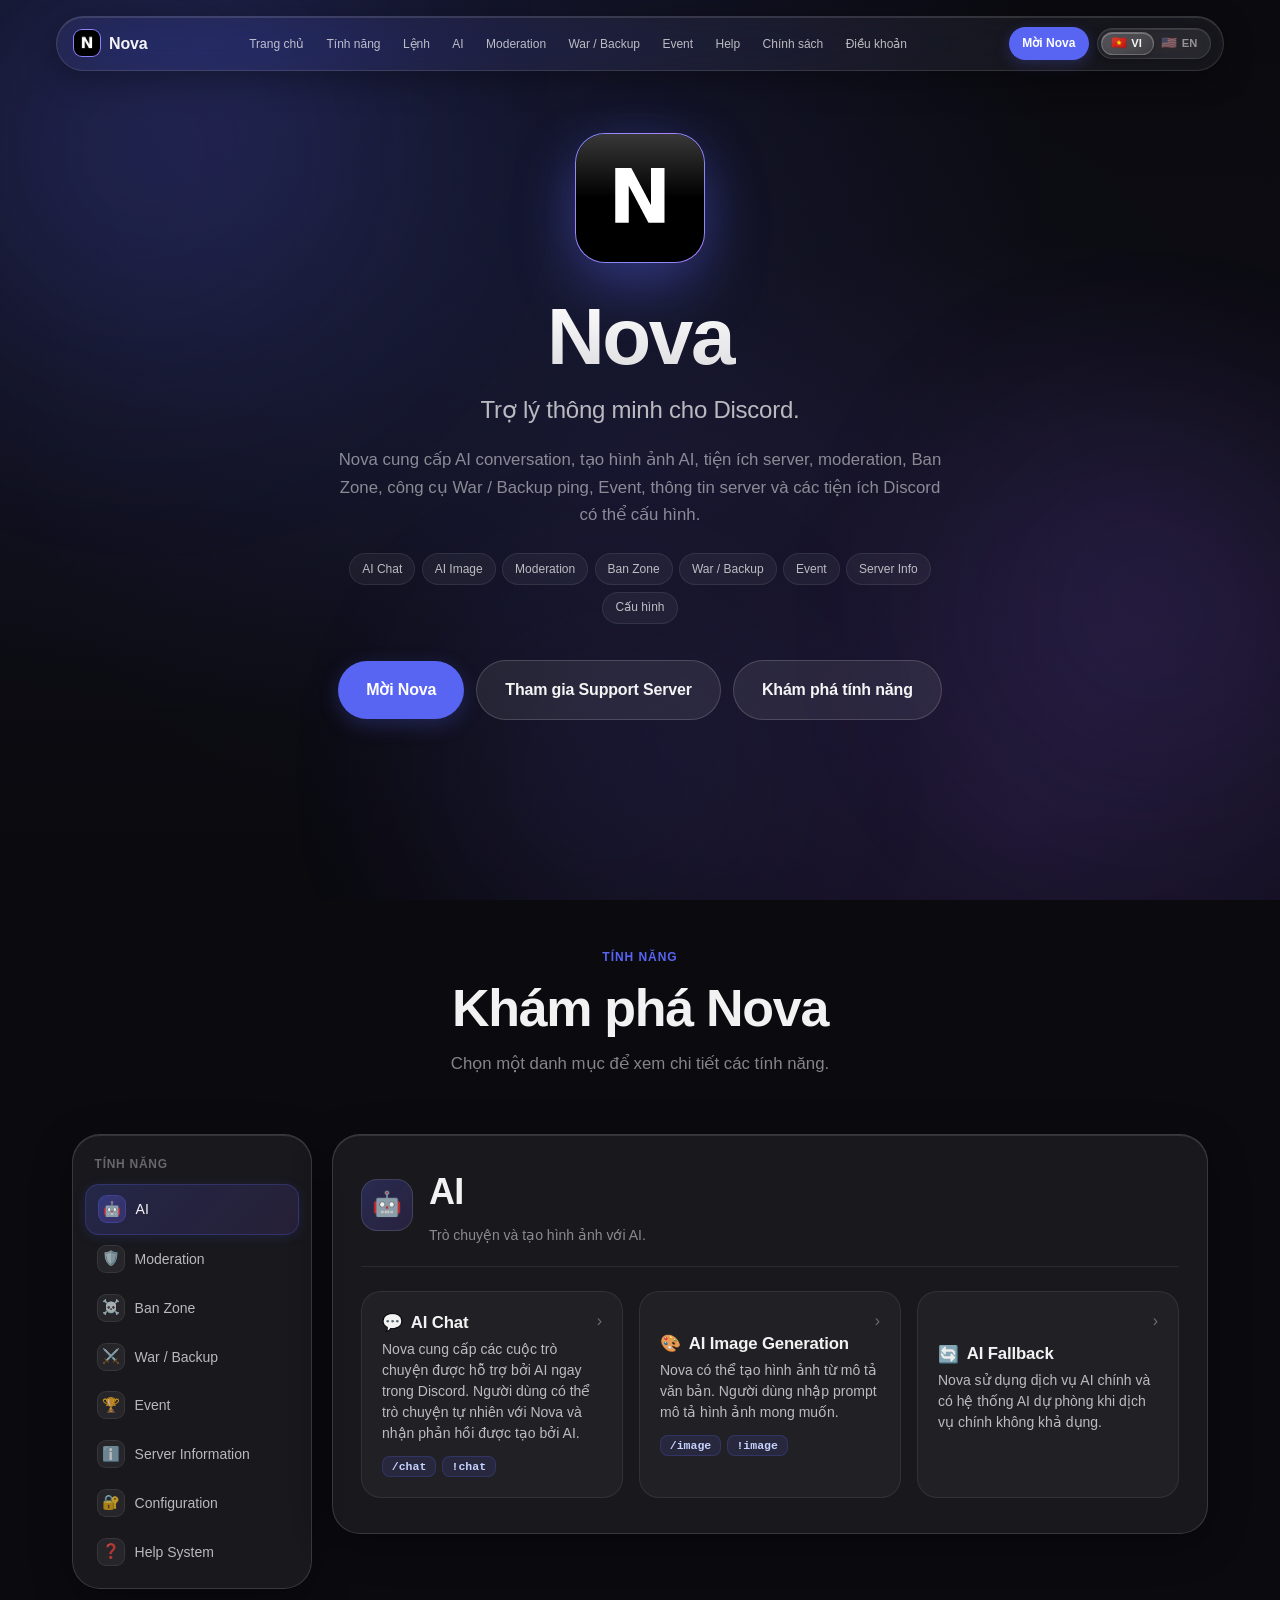
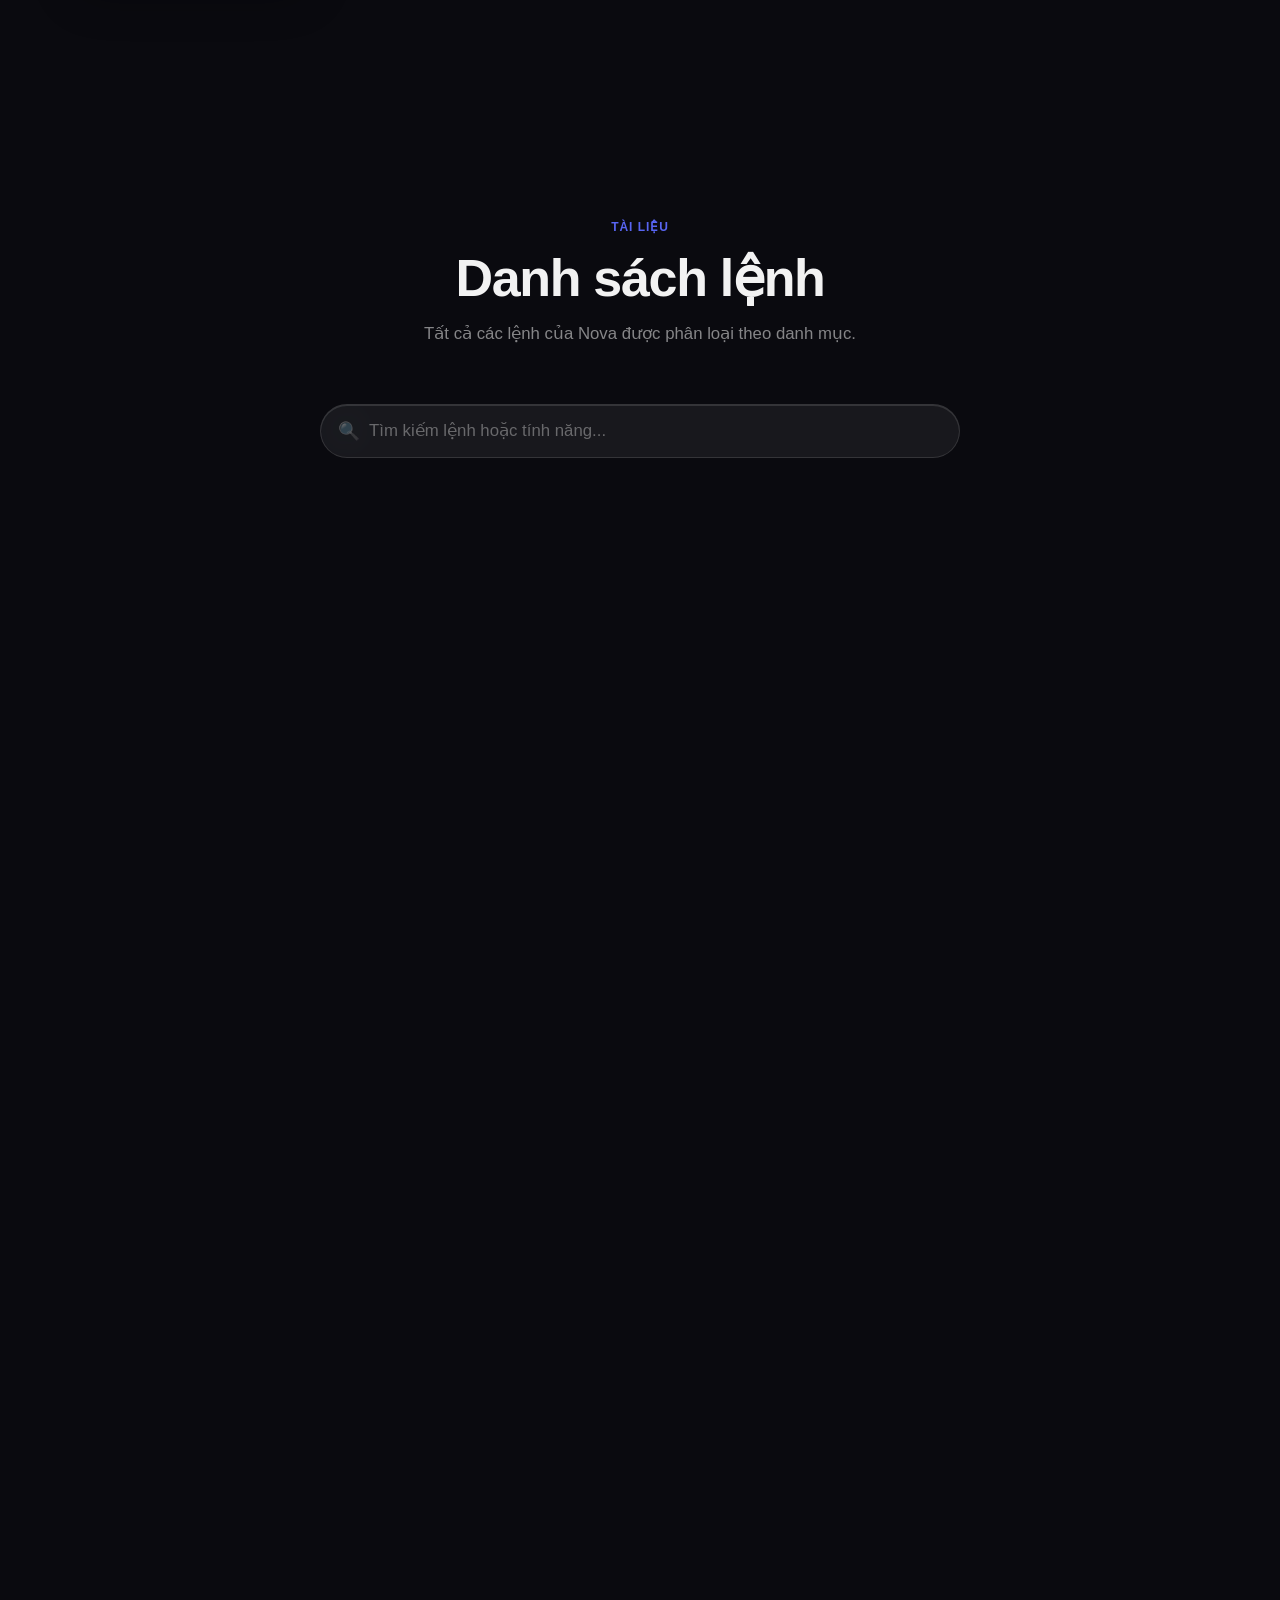
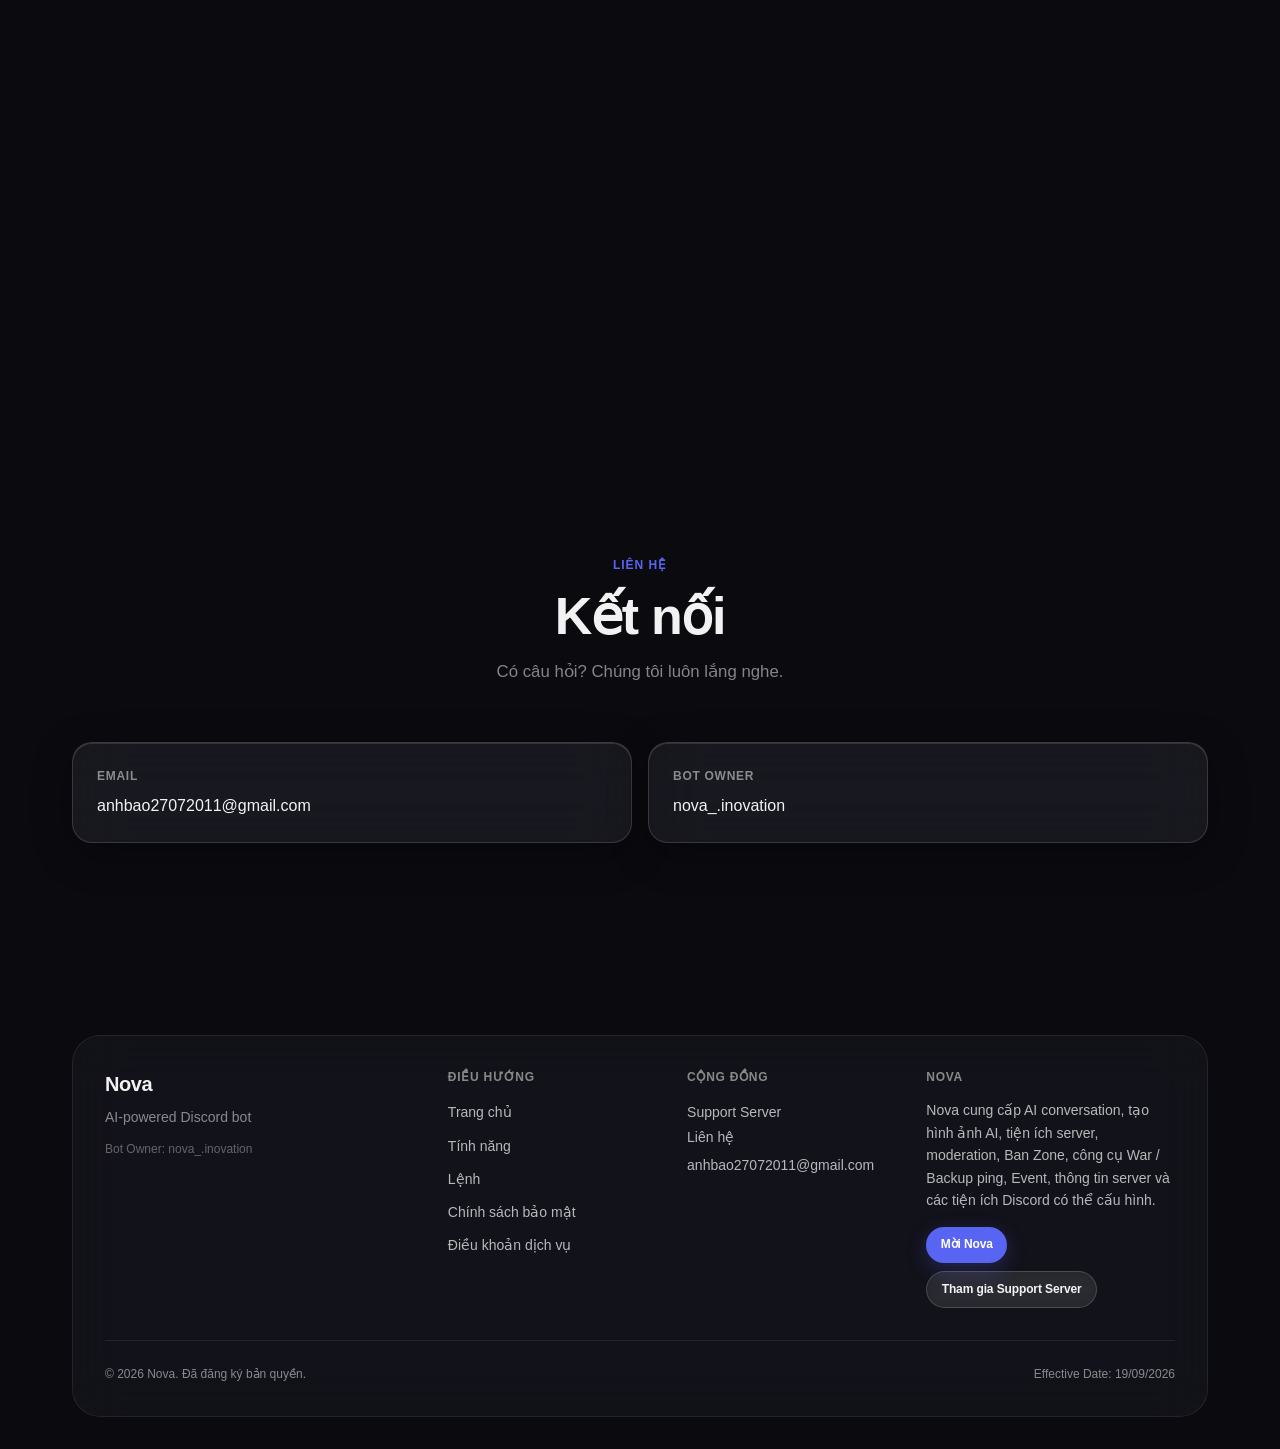
==== commit 1077f8be: "Add files via upload" ====
--- a/index.html
+++ b/index.html
@@ -3,25 +3,25 @@
 <head>
     <meta charset="UTF-8">
     <meta name="viewport" content="width=device-width, initial-scale=1.0, viewport-fit=cover">
-    <meta name="description" content="Nova là Discord bot đa năng hỗ trợ AI, moderation, War, Backup, Event và nhiều công cụ quản lý cộng đồng.">
+    <meta name="description" content="Nova is an intelligent Discord bot providing AI chat, AI image generation, moderation, Ban Zone, War / Backup tools, events and server utilities.">
     <meta name="theme-color" content="#0a0a0f">
+    <meta name="author" content="nova_.inovation">
 
     <!-- Open Graph -->
     <meta property="og:type" content="website">
-    <meta property="og:title" content="Nova — Trợ lý thông minh cho Discord">
-    <meta property="og:description" content="Nova là Discord bot đa năng hỗ trợ AI, moderation, War, Backup, Event và nhiều công cụ quản lý cộng đồng.">
-    <meta property="og:image" content="assets/avatar.png">
-    <meta property="og:url" content="">
+    <meta property="og:title" content="Nova — Intelligent Discord Bot">
+    <meta property="og:description" content="Nova is an intelligent Discord bot providing AI chat, AI image generation, moderation, Ban Zone, War / Backup tools, events and server utilities.">
+    <meta property="og:image" content="./assets/avatar.png">
 
     <!-- Twitter -->
     <meta name="twitter:card" content="summary_large_image">
-    <meta name="twitter:title" content="Nova — Trợ lý thông minh cho Discord">
-    <meta name="twitter:description" content="Nova là Discord bot đa năng hỗ trợ AI, moderation, War, Backup, Event và nhiều công cụ quản lý cộng đồng.">
-    <meta name="twitter:image" content="assets/avatar.png">
-
-    <title>Nova — Trợ lý thông minh cho Discord</title>
-    <link rel="icon" type="image/png" href="assets/avatar.png">
-    <link rel="stylesheet" href="style.css">
+    <meta name="twitter:title" content="Nova — Intelligent Discord Bot">
+    <meta name="twitter:description" content="Nova is an intelligent Discord bot providing AI chat, AI image generation, moderation, Ban Zone, War / Backup tools, events and server utilities.">
+    <meta name="twitter:image" content="./assets/avatar.png">
+
+    <title>Nova — Intelligent Discord Bot</title>
+    <link rel="icon" type="image/png" href="./assets/favicon.png">
+    <link rel="stylesheet" href="./style.css">
 </head>
 <body data-page="index">
     <!-- Background Ambient Lighting -->
@@ -37,16 +37,24 @@
     <!-- Navbar -->
     <nav class="navbar" role="navigation" aria-label="Main navigation">
         <div class="navbar-inner">
-            <a href="index.html" class="nav-brand" aria-label="Nova Home">
-                <span class="nav-brand-dot" aria-hidden="true"></span>
+            <a href="./index.html" class="nav-brand" aria-label="Nova Home">
+                <div class="nav-brand-avatar" aria-hidden="true">
+                    <img src="./assets/avatar.png" alt="" onerror="this.style.display='none'; this.parentElement.innerHTML='N';">
+                </div>
                 <span>Nova</span>
             </a>
 
             <ul class="nav-links" role="list">
-                <li><a href="index.html" data-i18n="nav.home">Trang chủ</a></li>
-                <li><a href="#features" data-i18n="nav.features">Tính năng</a></li>
-                <li><a href="privacy-policy.html" data-i18n="nav.privacy">Chính sách bảo mật</a></li>
-                <li><a href="terms-of-service.html" data-i18n="nav.terms">Điều khoản dịch vụ</a></li>
+                <li><a href="./index.html" data-i18n="nav.home">Trang chủ</a></li>
+                <li><a href="#features-section" data-i18n="nav.features">Tính năng</a></li>
+                <li><a href="#commands-section" data-i18n="nav.commands">Lệnh</a></li>
+                <li><a href="#features-section" data-i18n="nav.ai">AI</a></li>
+                <li><a href="#features-section" data-i18n="nav.moderation">Moderation</a></li>
+                <li><a href="#features-section" data-i18n="nav.warbackup">War / Backup</a></li>
+                <li><a href="#features-section" data-i18n="nav.event">Event</a></li>
+                <li><a href="#help-section" data-i18n="nav.help">Help</a></li>
+                <li><a href="./privacy-policy.html" data-i18n="nav.privacy">Chính sách</a></li>
+                <li><a href="./terms-of-service.html" data-i18n="nav.terms">Điều khoản</a></li>
             </ul>
 
             <div class="nav-actions">
@@ -55,12 +63,10 @@
                 <div class="lang-switch vi" role="group" aria-label="Language switcher">
                     <div class="lang-switch-thumb" aria-hidden="true"></div>
                     <button type="button" class="lang-btn" data-lang="vi" role="tab" aria-selected="true" aria-label="Tiếng Việt">
-                        <span class="lang-flag">🇻🇳</span>
-                        <span>VI</span>
+                        <span class="lang-flag">🇻🇳</span><span>VI</span>
                     </button>
                     <button type="button" class="lang-btn" data-lang="en" role="tab" aria-selected="false" aria-label="English">
-                        <span class="lang-flag">🇺🇸</span>
-                        <span>EN</span>
+                        <span class="lang-flag">🇺🇸</span><span>EN</span>
                     </button>
                 </div>
 
@@ -73,10 +79,14 @@
 
     <!-- Mobile Menu -->
     <div class="mobile-menu" id="mobile-menu" role="dialog" aria-label="Mobile navigation">
-        <a href="index.html" data-i18n="nav.home">Trang chủ</a>
-        <a href="#features" data-i18n="nav.features">Tính năng</a>
-        <a href="privacy-policy.html" data-i18n="nav.privacy">Chính sách bảo mật</a>
-        <a href="terms-of-service.html" data-i18n="nav.terms">Điều khoản dịch vụ</a>
+        <div class="mobile-menu-section" data-i18n="mobile.main">Điều hướng</div>
+        <a href="./index.html" data-i18n="nav.home">Trang chủ</a>
+        <a href="#features-section" data-i18n="nav.features">Tính năng</a>
+        <a href="#commands-section" data-i18n="nav.commands">Lệnh</a>
+        <a href="#help-section" data-i18n="nav.help">Help</a>
+        <div class="mobile-menu-section" data-i18n="mobile.legal">Pháp lý</div>
+        <a href="./privacy-policy.html" data-i18n="nav.privacy">Chính sách</a>
+        <a href="./terms-of-service.html" data-i18n="nav.terms">Điều khoản</a>
         <a href="#" data-href="invite" class="mobile-invite" data-i18n="nav.invite">Mời Nova</a>
     </div>
 
@@ -86,266 +96,165 @@
             <div class="hero-avatar-wrap reveal">
                 <div class="hero-avatar-glow" aria-hidden="true"></div>
                 <div class="hero-avatar" aria-label="Nova bot avatar">
-                    <img src="assets/avatar.png" alt="Nova" onerror="this.style.display='none'; this.parentElement.innerHTML='N';">
+                    <img src="./assets/avatar.png" alt="Nova" onerror="this.style.display='none'; this.parentElement.innerHTML='N';">
                 </div>
             </div>
 
             <h1 class="hero-title reveal" data-stagger="1">Nova</h1>
             <p class="hero-subtitle reveal" data-stagger="2" data-i18n="hero.tagline">Trợ lý thông minh cho Discord.</p>
-            <p class="hero-description reveal" data-stagger="3" data-i18n="hero.description">
-                Chat với AI, quản lý cộng đồng, tạo War, Backup, Event và nhiều hơn nữa — ngay trong Discord.
+            <p class="hero-description reveal" data-stagger="3" data-i18n="hero.desc">
+                Nova cung cấp AI conversation, tạo hình ảnh AI, tiện ích server, moderation, Ban Zone, công cụ War / Backup ping, Event, thông tin server và các tiện ích Discord có thể cấu hình.
             </p>
 
-            <div class="hero-cta reveal" data-stagger="4">
+            <div class="hero-features-grid reveal" data-stagger="4">
+                <span class="hero-feature-pill" data-i18n="hero.pill.ai">AI Chat</span>
+                <span class="hero-feature-pill" data-i18n="hero.pill.image">AI Image</span>
+                <span class="hero-feature-pill" data-i18n="hero.pill.mod">Moderation</span>
+                <span class="hero-feature-pill" data-i18n="hero.pill.bz">Ban Zone</span>
+                <span class="hero-feature-pill" data-i18n="hero.pill.wb">War / Backup</span>
+                <span class="hero-feature-pill" data-i18n="hero.pill.ev">Event</span>
+                <span class="hero-feature-pill" data-i18n="hero.pill.info">Server Info</span>
+                <span class="hero-feature-pill" data-i18n="hero.pill.cfg">Cấu hình</span>
+            </div>
+
+            <div class="hero-cta reveal" data-stagger="5">
                 <a href="#" data-href="invite" class="btn btn-primary btn-lg" data-i18n="hero.invite">Mời Nova</a>
-                <a href="#features" class="btn btn-glass btn-lg" data-i18n="hero.explore">Khám phá tính năng</a>
+                <a href="#" data-href="support" class="btn btn-glass btn-lg" target="_blank" rel="noopener noreferrer" data-i18n="hero.support">Tham gia Support Server</a>
+                <a href="#features-section" class="btn btn-glass btn-lg" data-i18n="hero.explore">Khám phá tính năng</a>
             </div>
         </div>
     </header>
 
     <!-- Features Section -->
-    <section class="section" id="features">
+    <section class="section" id="features-section">
         <div class="container">
             <div class="section-header reveal">
-                <span class="section-eyebrow" data-i18n="features.eyebrow">Tính năng</span>
-                <h2 class="section-title" data-i18n="features.title">Tính năng mạnh mẽ.</h2>
-                <p class="section-subtitle" data-i18n="features.subtitle">
-                    Mọi công cụ bạn cần để xây dựng và quản lý cộng đồng Discord của mình.
-                </p>
-            </div>
-
-            <div class="features-grid">
-                <!-- AI Chatbot -->
-                <article class="feature-card reveal">
-                    <div class="feature-icon" aria-hidden="true">🤖</div>
-                    <h3 class="feature-title" data-i18n="feature.ai.title">AI Chatbot</h3>
-                    <p class="feature-desc" data-i18n="feature.ai.desc">
-                        Trò chuyện với AI ngay trong Discord. Hỗ trợ AI Chat, Persona, lịch sử chia sẻ và cấu hình AI.
-                    </p>
-                    <div class="feature-commands">
-                        <span class="cmd-pill">/chat</span>
-                        <span class="cmd-pill">!chat</span>
-                    </div>
-                    <p class="feature-powered" data-i18n="feature.ai.powered">Được hỗ trợ bởi Qwen3.7-max.</p>
-                </article>
-
-                <!-- AI Image -->
-                <article class="feature-card reveal">
-                    <div class="feature-icon" aria-hidden="true">🎨</div>
-                    <h3 class="feature-title" data-i18n="feature.aiimage.title">AI Image</h3>
-                    <p class="feature-desc" data-i18n="feature.aiimage.desc">
-                        Tạo hình ảnh bằng AI ngay trong Discord bằng các lệnh đơn giản.
-                    </p>
-                    <div class="feature-commands">
-                        <span class="cmd-pill">/image</span>
-                    </div>
-                </article>
-
-                <!-- War Ping / Backup Ping -->
-                <article class="feature-card reveal">
-                    <div class="feature-icon" aria-hidden="true">⚔️</div>
-                    <h3 class="feature-title" data-i18n="feature.war.title">War Ping / Backup Ping</h3>
-                    <p class="feature-desc" data-i18n="feature.war.desc">
-                        Gọi người tham gia War hoặc yêu cầu Backup nhanh chóng với hệ thống thread, quyền kết thúc và /end all.
-                    </p>
-                    <div class="feature-commands">
-                        <span class="cmd-pill">/end all</span>
-                    </div>
-                </article>
-
-                <!-- Event -->
-                <article class="feature-card reveal">
-                    <div class="feature-icon" aria-hidden="true">🏆</div>
-                    <h3 class="feature-title" data-i18n="feature.event.title">Event</h3>
-                    <p class="feature-desc" data-i18n="feature.event.desc">
-                        Tạo và quản lý event cho cộng đồng của bạn một cách dễ dàng.
-                    </p>
-                </article>
-
-                <!-- Ban Zone -->
-                <article class="feature-card reveal">
-                    <div class="feature-icon" aria-hidden="true">☠️</div>
-                    <h3 class="feature-title" data-i18n="feature.banzone.title">Ban Zone</h3>
-                    <p class="feature-desc" data-i18n="feature.banzone.desc">
-                        Hệ thống Ban Zone và moderation với chế độ Ban/Mute, whitelist và tự động khôi phục kênh.
-                    </p>
-                    <div class="feature-commands">
-                        <span class="cmd-pill">/banzone</span>
-                        <span class="cmd-pill">/banwhitelist</span>
-                    </div>
-                </article>
-
-                <!-- Moderation -->
-                <article class="feature-card reveal">
-                    <div class="feature-icon" aria-hidden="true">🛡️</div>
-                    <h3 class="feature-title" data-i18n="feature.moderation.title">Moderation</h3>
-                    <p class="feature-desc" data-i18n="feature.moderation.desc">
-                        Các công cụ moderation dành cho server với các lệnh cơ bản.
-                    </p>
-                    <div class="feature-commands">
-                        <span class="cmd-pill">/ban</span>
-                        <span class="cmd-pill">/unban</span>
-                        <span class="cmd-pill">/mute</span>
-                        <span class="cmd-pill">/unmute</span>
-                    </div>
-                </article>
-
-                <!-- Server Information -->
-                <article class="feature-card reveal">
-                    <div class="feature-icon" aria-hidden="true">ℹ️</div>
-                    <h3 class="feature-title" data-i18n="feature.info.title">Server Information</h3>
-                    <p class="feature-desc" data-i18n="feature.info.desc">
-                        Xem thông tin chi tiết về bot, server và người dùng.
-                    </p>
-                    <div class="feature-commands">
-                        <span class="cmd-pill">/info</span>
-                        <span class="cmd-pill">/serverinfo</span>
-                        <span class="cmd-pill">/userinfo</span>
-                    </div>
-                </article>
-
-                <!-- Admin -->
-                <article class="feature-card reveal">
-                    <div class="feature-icon" aria-hidden="true">🔐</div>
-                    <h3 class="feature-title" data-i18n="feature.admin.title">Admin</h3>
-                    <p class="feature-desc" data-i18n="feature.admin.desc">
-                        Cấu hình nâng cao cho Server Owner, Manager và Bot Owner.
-                    </p>
-                </article>
+                <span class="section-eyebrow" data-i18n="sec.features.eyebrow">Tính năng</span>
+                <h2 class="section-title" data-i18n="sec.features.title">Khám phá Nova</h2>
+                <p class="section-subtitle" data-i18n="sec.features.subtitle">Chọn một danh mục để xem chi tiết các tính năng.</p>
+            </div>
+
+            <div class="features-layout reveal">
+                <aside class="categories-sidebar" id="categories-sidebar" aria-label="Feature categories">
+                    <!-- Populated by JS -->
+                </aside>
+
+                <div class="category-panel" id="category-panel" role="region" aria-live="polite">
+                    <!-- Populated by JS -->
+                </div>
             </div>
         </div>
     </section>
 
     <!-- Commands Section -->
-    <section class="section">
+    <section class="section" id="commands-section">
         <div class="container">
             <div class="section-header reveal">
-                <span class="section-eyebrow" data-i18n="commands.eyebrow">Lệnh</span>
-                <h2 class="section-title" data-i18n="commands.title">Lệnh chính</h2>
-                <p class="section-subtitle" data-i18n="commands.subtitle">Các lệnh thường dùng của Nova.</p>
-            </div>
-
-            <div class="commands-grid">
-                <div class="command-item reveal">
-                    <span class="command-name">/chat</span>
-                    <span class="command-desc" data-i18n="cmd.chat">Trò chuyện với AI</span>
-                </div>
-                <div class="command-item reveal">
-                    <span class="command-name">/image</span>
-                    <span class="command-desc" data-i18n="cmd.image">Tạo hình ảnh bằng AI</span>
-                </div>
-                <div class="command-item reveal">
-                    <span class="command-name">/ban</span>
-                    <span class="command-desc" data-i18n="cmd.ban">Cấm người dùng</span>
-                </div>
-                <div class="command-item reveal">
-                    <span class="command-name">/unban</span>
-                    <span class="command-desc" data-i18n="cmd.unban">Bỏ cấm người dùng</span>
-                </div>
-                <div class="command-item reveal">
-                    <span class="command-name">/mute</span>
-                    <span class="command-desc" data-i18n="cmd.mute">Tắt tiếng người dùng</span>
-                </div>
-                <div class="command-item reveal">
-                    <span class="command-name">/unmute</span>
-                    <span class="command-desc" data-i18n="cmd.unmute">Bỏ tắt tiếng</span>
-                </div>
-                <div class="command-item reveal">
-                    <span class="command-name">/banzone</span>
-                    <span class="command-desc" data-i18n="cmd.banzone">Quản lý Ban Zone</span>
-                </div>
-                <div class="command-item reveal">
-                    <span class="command-name">/banwhitelist</span>
-                    <span class="command-desc" data-i18n="cmd.banwhitelist">Quản lý whitelist Ban Zone</span>
-                </div>
-                <div class="command-item reveal">
-                    <span class="command-name">/info</span>
-                    <span class="command-desc" data-i18n="cmd.info">Thông tin bot</span>
-                </div>
-                <div class="command-item reveal">
-                    <span class="command-name">/serverinfo</span>
-                    <span class="command-desc" data-i18n="cmd.serverinfo">Thông tin server</span>
-                </div>
-                <div class="command-item reveal">
-                    <span class="command-name">/userinfo</span>
-                    <span class="command-desc" data-i18n="cmd.userinfo">Thông tin người dùng</span>
-                </div>
-                <div class="command-item reveal">
-                    <span class="command-name">/end all</span>
-                    <span class="command-desc" data-i18n="cmd.endall">Kết thúc tất cả War/Backup</span>
-                </div>
-            </div>
-        </div>
-    </section>
-
-    <!-- Help Menu Preview -->
-    <section class="section">
+                <span class="section-eyebrow" data-i18n="sec.commands.eyebrow">Tài liệu</span>
+                <h2 class="section-title" data-i18n="sec.commands.title">Danh sách lệnh</h2>
+                <p class="section-subtitle" data-i18n="sec.commands.subtitle">Tất cả các lệnh của Nova được phân loại theo danh mục.</p>
+            </div>
+
+            <!-- Search -->
+            <div class="search-section reveal">
+                <div class="search-box">
+                    <span class="search-icon" aria-hidden="true">🔍</span>
+                    <input type="search" class="search-input" id="search-input"
+                           placeholder="Tìm kiếm lệnh hoặc tính năng..."
+                           data-i18n-attr="placeholder"
+                           data-i18n-key="sec.search.placeholder"
+                           aria-label="Search commands">
+                </div>
+                <div class="search-results" id="search-results" role="listbox" aria-label="Search results"></div>
+            </div>
+
+            <div class="command-directory" id="command-directory">
+                <!-- Populated by JS -->
+            </div>
+        </div>
+    </section>
+
+    <!-- Help Menu Section -->
+    <section class="section" id="help-section">
         <div class="container">
             <div class="section-header reveal">
-                <span class="section-eyebrow">UI</span>
-                <h2 class="section-title" data-i18n="help.title">Giao diện Help Menu</h2>
-                <p class="section-subtitle" data-i18n="help.subtitle">Trải nghiệm Help Menu tinh tế, hiện đại.</p>
-            </div>
-
-            <div class="help-menu-wrap reveal">
-                <div class="help-menu" role="group" aria-label="Nova Help Menu preview">
-                    <div class="help-menu-header">
-                        <span class="help-menu-dot" aria-hidden="true"></span>
-                        <span class="help-menu-title" data-i18n="help.header">Nova Help Menu</span>
-                    </div>
-
-                    <div class="help-menu-section">
-                        <div class="help-menu-section-title">
+                <span class="section-eyebrow" data-i18n="sec.help.eyebrow">Trợ giúp</span>
+                <h2 class="section-title" data-i18n="sec.help.title">Help Menu tương tác</h2>
+                <p class="section-subtitle" data-i18n="sec.help.subtitle">Trải nghiệm Help Menu của Nova với danh mục và dropdown.</p>
+            </div>
+
+            <div class="helpmenu-wrap reveal">
+                <div class="helpmenu" role="group" aria-label="Nova Help Menu preview">
+                    <div class="helpmenu-header">
+                        <span class="helpmenu-dot" aria-hidden="true"></span>
+                        <span class="helpmenu-title" data-i18n="help.header">Nova Help Menu</span>
+                    </div>
+
+                    <div class="helpmenu-section">
+                        <div class="helpmenu-section-title">
                             <span aria-hidden="true">📖</span>
-                            <span data-i18n="help.section.title">Help Menu</span>
-                        </div>
-                        <p class="help-menu-desc" data-i18n="help.desc">
+                            <span data-i18n="help.section">Help Menu</span>
+                        </div>
+                        <p class="helpmenu-desc" data-i18n="help.desc">
                             Đây là Help Menu của Nova. Sử dụng danh sách bên dưới để xem danh mục bạn muốn.
                         </p>
                     </div>
 
-                    <div class="help-menu-section">
-                        <div class="help-menu-section-title">
+                    <div class="helpmenu-section">
+                        <div class="helpmenu-section-title">
                             <span aria-hidden="true">📋</span>
                             <span data-i18n="help.categories">Danh mục</span>
                         </div>
-                        <ul class="help-menu-categories" role="list">
-                            <li><span aria-hidden="true">🤖</span><span data-i18n="help.cat.ai">AI Chatbot</span></li>
-                            <li><span aria-hidden="true">⚔️</span><span data-i18n="help.cat.war">War Ping / Backup Ping</span></li>
-                            <li><span aria-hidden="true">🏆</span><span data-i18n="help.cat.event">Event</span></li>
-                            <li><span aria-hidden="true">☠️</span><span data-i18n="help.cat.ban">Ban Zone</span></li>
-                            <li><span aria-hidden="true">🔐</span><span data-i18n="help.cat.admin">Admin</span></li>
-                        </ul>
-                    </div>
-
-                    <div class="help-menu-tip" data-i18n="help.tip">
+                        <div class="helpmenu-categories" id="helpmenu-categories" role="listbox" aria-label="Help categories">
+                            <!-- Populated by JS -->
+                        </div>
+                    </div>
+
+                    <div class="helpmenu-content" id="helpmenu-content" aria-live="polite">
+                        <!-- Populated by JS -->
+                    </div>
+
+                    <div class="helpmenu-tip" data-i18n="help.tip">
                         Mẹo: Chọn một danh mục bên dưới để xem chi tiết.
                     </div>
 
+                    <!-- iOS Dropdown -->
                     <div class="ios-dropdown" data-dropdown>
                         <button type="button" class="ios-dropdown-trigger" aria-haspopup="listbox" aria-expanded="false">
                             <span class="ios-dropdown-label" data-i18n="help.placeholder">Chọn một danh mục</span>
                             <span class="ios-dropdown-chevron" aria-hidden="true">›</span>
                         </button>
                         <ul class="ios-dropdown-menu" role="listbox">
-                            <li role="option" tabindex="0">
-                                <span><span aria-hidden="true">🤖</span> <span data-i18n="help.cat.ai">AI Chatbot</span></span>
-                                <span class="ios-dropdown-check" aria-hidden="true">✓</span>
-                            </li>
-                            <li role="option" tabindex="0">
-                                <span><span aria-hidden="true">⚔️</span> <span data-i18n="help.cat.war">War Ping / Backup Ping</span></span>
-                                <span class="ios-dropdown-check" aria-hidden="true">✓</span>
-                            </li>
-                            <li role="option" tabindex="0">
-                                <span><span aria-hidden="true">🏆</span> <span data-i18n="help.cat.event">Event</span></span>
-                                <span class="ios-dropdown-check" aria-hidden="true">✓</span>
-                            </li>
-                            <li role="option" tabindex="0">
-                                <span><span aria-hidden="true">☠️</span> <span data-i18n="help.cat.ban">Ban Zone</span></span>
-                                <span class="ios-dropdown-check" aria-hidden="true">✓</span>
-                            </li>
-                            <li role="option" tabindex="0">
-                                <span><span aria-hidden="true">🔐</span> <span data-i18n="help.cat.admin">Admin</span></span>
+                            <li role="option" tabindex="0" data-cat="ai">
+                                <span>🤖 <span data-i18n="cat.ai">AI</span></span>
+                                <span class="ios-dropdown-check" aria-hidden="true">✓</span>
+                            </li>
+                            <li role="option" tabindex="0" data-cat="moderation">
+                                <span>🛡️ <span data-i18n="cat.moderation">Moderation</span></span>
+                                <span class="ios-dropdown-check" aria-hidden="true">✓</span>
+                            </li>
+                            <li role="option" tabindex="0" data-cat="banzone">
+                                <span>☠️ <span data-i18n="cat.banzone">Ban Zone</span></span>
+                                <span class="ios-dropdown-check" aria-hidden="true">✓</span>
+                            </li>
+                            <li role="option" tabindex="0" data-cat="warbackup">
+                                <span>⚔️ <span data-i18n="cat.warbackup">War / Backup</span></span>
+                                <span class="ios-dropdown-check" aria-hidden="true">✓</span>
+                            </li>
+                            <li role="option" tabindex="0" data-cat="event">
+                                <span>🏆 <span data-i18n="cat.event">Event</span></span>
+                                <span class="ios-dropdown-check" aria-hidden="true">✓</span>
+                            </li>
+                            <li role="option" tabindex="0" data-cat="serverinfo">
+                                <span>ℹ️ <span data-i18n="cat.serverinfo">Server Information</span></span>
+                                <span class="ios-dropdown-check" aria-hidden="true">✓</span>
+                            </li>
+                            <li role="option" tabindex="0" data-cat="configuration">
+                                <span>🔐 <span data-i18n="cat.config">Configuration</span></span>
+                                <span class="ios-dropdown-check" aria-hidden="true">✓</span>
+                            </li>
+                            <li role="option" tabindex="0" data-cat="helpsystem">
+                                <span>❓ <span data-i18n="cat.help">Help System</span></span>
                                 <span class="ios-dropdown-check" aria-hidden="true">✓</span>
                             </li>
                         </ul>
@@ -360,11 +269,12 @@
         <div class="container">
             <div class="cta-card reveal">
                 <div class="cta-content">
-                    <h2 class="cta-title" data-i18n="cta.title">Cần hỗ trợ?</h2>
-                    <p class="cta-subtitle" data-i18n="cta.subtitle">Tham gia server hỗ trợ của Nova.</p>
-                    <a href="#" data-href="support" class="btn btn-primary btn-lg" target="_blank" rel="noopener noreferrer" data-i18n="cta.button">
-                        Tham gia Support Server
-                    </a>
+                    <h2 class="cta-title" data-i18n="sec.cta.title">Sẵn sàng dùng Nova?</h2>
+                    <p class="cta-subtitle" data-i18n="sec.cta.subtitle">Mời Nova vào server của bạn hoặc tham gia cộng đồng hỗ trợ.</p>
+                    <div class="cta-buttons">
+                        <a href="#" data-href="invite" class="btn btn-primary btn-lg" data-i18n="sec.cta.invite">Mời Nova</a>
+                        <a href="#" data-href="support" class="btn btn-glass btn-lg" target="_blank" rel="noopener noreferrer" data-i18n="sec.cta.support">Tham gia Support Server</a>
+                    </div>
                 </div>
             </div>
         </div>
@@ -374,20 +284,18 @@
     <section class="section">
         <div class="container">
             <div class="section-header reveal">
-                <span class="section-eyebrow" data-i18n="contact.eyebrow">Liên hệ</span>
-                <h2 class="section-title" data-i18n="contact.title">Kết nối với chúng tôi</h2>
-                <p class="section-subtitle" data-i18n="contact.subtitle">Có câu hỏi? Chúng tôi luôn lắng nghe.</p>
+                <span class="section-eyebrow" data-i18n="sec.contact.eyebrow">Liên hệ</span>
+                <h2 class="section-title" data-i18n="sec.contact.title">Kết nối</h2>
+                <p class="section-subtitle" data-i18n="sec.contact.subtitle">Có câu hỏi? Chúng tôi luôn lắng nghe.</p>
             </div>
 
             <div class="contact-grid">
                 <div class="contact-item reveal">
-                    <p class="contact-label" data-i18n="contact.email.label">Email</p>
-                    <p class="contact-value">
-                        <a href="mailto:anhbao27072011@gmail.com">anhbao27072011@gmail.com</a>
-                    </p>
+                    <p class="contact-label" data-i18n="contact.email">Email</p>
+                    <p class="contact-value"><a href="mailto:anhbao27072011@gmail.com">anhbao27072011@gmail.com</a></p>
                 </div>
                 <div class="contact-item reveal">
-                    <p class="contact-label" data-i18n="contact.owner.label">Bot Owner</p>
+                    <p class="contact-label" data-i18n="contact.owner">Bot Owner</p>
                     <p class="contact-value">nova_.inovation</p>
                 </div>
             </div>
@@ -401,40 +309,59 @@
                 <div class="footer-grid">
                     <div>
                         <div class="footer-brand-name">Nova</div>
-                        <p class="footer-brand-tagline" data-i18n="footer.tagline">Trợ lý thông minh cho Discord.</p>
+                        <p class="footer-brand-tagline" data-i18n="footer.tagline">AI-powered Discord bot</p>
                         <p class="footer-owner" data-i18n="footer.owner">Bot Owner: nova_.inovation</p>
                     </div>
 
                     <div>
-                        <h4 class="footer-col-title" data-i18n="footer.col.links">Liên kết</h4>
+                        <h4 class="footer-col-title" data-i18n="footer.col.nav">Điều hướng</h4>
                         <ul class="footer-links" role="list">
-                            <li><a href="index.html" data-i18n="footer.link.home">Trang chủ</a></li>
-                            <li><a href="#features" data-i18n="footer.link.features">Tính năng</a></li>
-                            <li><a href="privacy-policy.html" data-i18n="footer.link.privacy">Chính sách bảo mật</a></li>
-                            <li><a href="terms-of-service.html" data-i18n="footer.link.terms">Điều khoản dịch vụ</a></li>
+                            <li><a href="./index.html" data-i18n="footer.link.home">Trang chủ</a></li>
+                            <li><a href="#features-section" data-i18n="footer.link.features">Tính năng</a></li>
+                            <li><a href="#commands-section" data-i18n="footer.link.commands">Lệnh</a></li>
+                            <li><a href="./privacy-policy.html" data-i18n="footer.link.privacy">Chính sách bảo mật</a></li>
+                            <li><a href="./terms-of-service.html" data-i18n="footer.link.terms">Điều khoản dịch vụ</a></li>
                         </ul>
                     </div>
 
                     <div>
-                        <h4 class="footer-col-title" data-i18n="footer.col.resources">Tài nguyên</h4>
+                        <h4 class="footer-col-title" data-i18n="footer.col.community">Cộng đồng</h4>
                         <ul class="footer-links" role="list">
                             <li><a href="#" data-href="support" target="_blank" rel="noopener noreferrer" data-i18n="footer.link.support">Support Server</a></li>
-                            <li><a href="mailto:anhbao27072011@gmail.com" data-i18n="footer.link.contact">Liên hệ</a></li>
                         </ul>
-                        <div style="margin-top: 1rem;">
-                            <a href="#" data-href="invite" class="btn btn-primary" data-i18n="footer.invite">Mời Nova</a>
+                        <div class="footer-contact" data-i18n="footer.col.contact">Liên hệ</div>
+                        <div class="footer-contact" style="margin-top:0.35rem;">
+                            <a href="mailto:anhbao27072011@gmail.com">anhbao27072011@gmail.com</a>
+                        </div>
+                    </div>
+
+                    <div>
+                        <h4 class="footer-col-title">Nova</h4>
+                        <p class="footer-contact" data-i18n="hero.desc" style="margin-bottom:0.5rem;">
+                            Nova cung cấp AI conversation, tạo hình ảnh AI, tiện ích server, moderation, Ban Zone, công cụ War / Backup ping, Event, thông tin server và các tiện ích Discord có thể cấu hình.
+                        </p>
+                        <div class="footer-cta">
+                            <a href="#" data-href="invite" class="btn btn-primary btn-sm" data-i18n="footer.invite">Mời Nova</a>
+                            <a href="#" data-href="support" class="btn btn-glass btn-sm" target="_blank" rel="noopener noreferrer" data-i18n="footer.support">Tham gia Support Server</a>
                         </div>
                     </div>
                 </div>
 
                 <div class="footer-bottom">
-                    <span data-i18n="footer.copyright">© 2026 Nova</span>
-                    <span data-i18n="footer.effective">Effective Date: 19/09/2026</span>
+                    <span data-i18n="footer.copyright">© 2026 Nova. Đã đăng ký bản quyền.</span>
+                    <span>Effective Date: 19/09/2026</span>
                 </div>
             </div>
         </div>
     </footer>
 
-    <script src="script.js"></script>
+    <!-- Feature Detail Modal -->
+    <div class="modal-overlay" id="modal-overlay" role="dialog" aria-modal="true" aria-labelledby="modal-title" aria-hidden="true">
+        <div class="modal" id="modal-content" role="document">
+            <!-- Populated by JS -->
+        </div>
+    </div>
+
+    <script src="./script.js"></script>
 </body>
 </html>
--- a/style.css
+++ b/style.css
@@ -10,39 +10,51 @@
     --accent: #5865F2;
     --accent-soft: rgba(88, 101, 242, 0.35);
     --accent-glow: rgba(88, 101, 242, 0.25);
+    --accent-2: #8b5cf6;
     --text-primary: rgba(255, 255, 255, 0.95);
     --text-secondary: rgba(255, 255, 255, 0.7);
     --text-tertiary: rgba(255, 255, 255, 0.5);
+    --text-muted: rgba(255, 255, 255, 0.35);
     --glass-bg: rgba(255, 255, 255, 0.06);
     --glass-bg-strong: rgba(255, 255, 255, 0.09);
     --glass-bg-darker: rgba(255, 255, 255, 0.035);
+    --glass-bg-hover: rgba(255, 255, 255, 0.1);
     --glass-border: rgba(255, 255, 255, 0.14);
     --glass-border-strong: rgba(255, 255, 255, 0.2);
+    --glass-border-hover: rgba(255, 255, 255, 0.22);
     --glass-shadow: 0 20px 70px rgba(0, 0, 0, 0.35);
     --glass-shadow-soft: 0 10px 40px rgba(0, 0, 0, 0.25);
+    --glass-shadow-lg: 0 30px 90px rgba(0, 0, 0, 0.5);
     --inner-highlight: inset 0 1px 0 rgba(255, 255, 255, 0.12);
     --inner-highlight-strong: inset 0 1px 0 rgba(255, 255, 255, 0.18);
+    --danger: #ef4444;
+    --success: #22c55e;
+    --warning: #eab308;
 
     /* Typography */
     --font-primary: -apple-system, BlinkMacSystemFont, 'SF Pro Display', 'SF Pro Text', 'Helvetica Neue', Arial, sans-serif;
+    --font-mono: 'SF Mono', ui-monospace, Menlo, Consolas, 'Liberation Mono', monospace;
     --fs-hero: clamp(2.5rem, 8vw, 5rem);
     --fs-h1: clamp(2rem, 5vw, 3.25rem);
     --fs-h2: clamp(1.5rem, 4vw, 2.25rem);
-    --fs-h3: clamp(1.15rem, 2.5vw, 1.35rem);
+    --fs-h3: clamp(1.1rem, 2.5vw, 1.35rem);
+    --fs-h4: 1.05rem;
     --fs-body: clamp(0.95rem, 1.8vw, 1.05rem);
     --fs-small: 0.875rem;
     --fs-caption: 0.75rem;
 
     /* Spacing */
     --section-padding: clamp(4rem, 10vw, 7rem);
-    --container-max: 1180px;
+    --container-max: 1200px;
     --radius-lg: 28px;
     --radius-md: 20px;
     --radius-sm: 14px;
+    --radius-xs: 10px;
     --radius-pill: 999px;
 
     /* Motion */
     --spring: cubic-bezier(0.34, 1.56, 0.64, 1);
+    --spring-soft: cubic-bezier(0.22, 1.2, 0.36, 1);
     --ease-out: cubic-bezier(0.16, 1, 0.3, 1);
     --ease-in-out: cubic-bezier(0.65, 0, 0.35, 1);
     --duration-fast: 180ms;
@@ -90,16 +102,12 @@
 }
 
 @keyframes pageEnter {
-    from {
-        opacity: 0;
-        filter: blur(10px);
-        transform: scale(0.985);
-    }
-    to {
-        opacity: 1;
-        filter: blur(0);
-        transform: scale(1);
-    }
+    from { opacity: 0; filter: blur(10px); transform: scale(0.985); }
+    to { opacity: 1; filter: blur(0); transform: scale(1); }
+}
+
+body.modal-open {
+    overflow: hidden;
 }
 
 a {
@@ -119,6 +127,8 @@
     background: none;
     color: inherit;
 }
+
+ul, ol { list-style: none; }
 
 /* ---------- Background Ambient Lighting ---------- */
 .bg-ambient {
@@ -142,29 +152,21 @@
 }
 
 .blob-1 {
-    width: 600px;
-    height: 600px;
+    width: 600px; height: 600px;
     background: radial-gradient(circle, rgba(88, 101, 242, 0.45) 0%, transparent 70%);
-    top: -150px;
-    left: -150px;
+    top: -150px; left: -150px;
     animation: blobFloat1 28s ease-in-out infinite;
 }
-
 .blob-2 {
-    width: 500px;
-    height: 500px;
+    width: 500px; height: 500px;
     background: radial-gradient(circle, rgba(139, 92, 246, 0.4) 0%, transparent 70%);
-    top: 40%;
-    right: -120px;
+    top: 40%; right: -120px;
     animation: blobFloat2 32s ease-in-out infinite;
 }
-
 .blob-3 {
-    width: 450px;
-    height: 450px;
+    width: 450px; height: 450px;
     background: radial-gradient(circle, rgba(88, 101, 242, 0.25) 0%, transparent 70%);
-    bottom: -100px;
-    left: 30%;
+    bottom: -100px; left: 30%;
     animation: blobFloat3 36s ease-in-out infinite;
 }
 
@@ -173,13 +175,11 @@
     33% { transform: translate(60px, 40px) scale(1.08); }
     66% { transform: translate(-30px, 80px) scale(0.95); }
 }
-
 @keyframes blobFloat2 {
     0%, 100% { transform: translate(0, 0) scale(1); }
     33% { transform: translate(-50px, -60px) scale(1.05); }
     66% { transform: translate(40px, 30px) scale(0.92); }
 }
-
 @keyframes blobFloat3 {
     0%, 100% { transform: translate(0, 0) scale(1); }
     33% { transform: translate(80px, -40px) scale(0.95); }
@@ -194,7 +194,6 @@
     border: 1px solid var(--glass-border);
     box-shadow: var(--glass-shadow), var(--inner-highlight);
 }
-
 .glass-strong {
     background: var(--glass-bg-strong);
     backdrop-filter: blur(40px) saturate(200%);
@@ -202,7 +201,6 @@
     border: 1px solid var(--glass-border-strong);
     box-shadow: var(--glass-shadow), var(--inner-highlight-strong);
 }
-
 .glass-soft {
     background: var(--glass-bg-darker);
     backdrop-filter: blur(20px) saturate(160%);
@@ -225,17 +223,17 @@
     z-index: 1000;
     margin: 0 auto;
     max-width: var(--container-max);
-    padding: 0 clamp(0.75rem, 3vw, 1.5rem);
+    padding: 0 clamp(0.5rem, 2vw, 1rem);
     transition: transform var(--duration-normal) var(--spring),
-                backdrop-filter var(--duration-normal) var(--ease-out),
-                background var(--duration-normal) var(--ease-out);
+                backdrop-filter var(--duration-normal) var(--ease-out);
 }
 
 .navbar-inner {
     display: flex;
     align-items: center;
     justify-content: space-between;
-    padding: 0.75rem 1.25rem;
+    gap: 0.75rem;
+    padding: 0.6rem 0.75rem 0.6rem 1rem;
     border-radius: var(--radius-pill);
     background: rgba(255, 255, 255, 0.05);
     backdrop-filter: blur(28px) saturate(180%);
@@ -251,90 +249,93 @@
     -webkit-backdrop-filter: blur(40px) saturate(200%);
     border-color: rgba(255, 255, 255, 0.16);
 }
-
-.navbar.scrolled {
-    transform: scale(0.97);
-}
+.navbar.scrolled { transform: scale(0.97); }
 
 .nav-brand {
     display: flex;
     align-items: center;
-    gap: 0.6rem;
+    gap: 0.5rem;
     font-weight: 600;
-    font-size: 1.05rem;
+    font-size: 1rem;
     letter-spacing: -0.01em;
-}
-
-.nav-brand-dot {
-    width: 10px;
-    height: 10px;
-    border-radius: 50%;
-    background: var(--accent);
-    box-shadow: 0 0 12px var(--accent-glow);
-}
+    flex-shrink: 0;
+}
+.nav-brand-avatar {
+    width: 28px; height: 28px;
+    border-radius: 9px;
+    background: linear-gradient(135deg, var(--accent), var(--accent-2));
+    display: flex; align-items: center; justify-content: center;
+    font-weight: 700; font-size: 0.8rem; color: #fff;
+    border: 1px solid rgba(255, 255, 255, 0.2);
+    overflow: hidden;
+    flex-shrink: 0;
+}
+.nav-brand-avatar img { width: 100%; height: 100%; object-fit: cover; }
 
 .nav-links {
     display: flex;
     align-items: center;
-    gap: 0.25rem;
+    gap: 0.1rem;
     list-style: none;
-}
+    flex: 1;
+    justify-content: center;
+    overflow-x: auto;
+    scrollbar-width: none;
+}
+.nav-links::-webkit-scrollbar { display: none; }
 
 .nav-links a {
-    padding: 0.5rem 0.9rem;
+    padding: 0.45rem 0.65rem;
     border-radius: var(--radius-pill);
-    font-size: var(--fs-small);
+    font-size: var(--fs-caption);
     font-weight: 500;
     color: var(--text-secondary);
+    white-space: nowrap;
     transition: all var(--duration-fast) var(--ease-out);
 }
-
-.nav-links a:hover,
-.nav-links a:focus-visible {
+.nav-links a:hover, .nav-links a:focus-visible {
     color: var(--text-primary);
     background: rgba(255, 255, 255, 0.08);
     outline: none;
 }
-
-.nav-links a:focus-visible {
-    box-shadow: 0 0 0 2px var(--accent-soft);
+.nav-links a:focus-visible { box-shadow: 0 0 0 2px var(--accent-soft); }
+.nav-links a.active {
+    color: var(--text-primary);
+    background: rgba(255, 255, 255, 0.1);
 }
 
 .nav-actions {
     display: flex;
     align-items: center;
-    gap: 0.75rem;
+    gap: 0.5rem;
+    flex-shrink: 0;
 }
 
 .nav-invite {
     display: inline-flex;
     align-items: center;
-    padding: 0.5rem 1rem;
+    padding: 0.45rem 0.85rem;
     border-radius: var(--radius-pill);
     background: var(--accent);
     color: #fff;
-    font-size: var(--fs-small);
+    font-size: var(--fs-caption);
     font-weight: 600;
     transition: all var(--duration-fast) var(--spring);
     box-shadow: 0 4px 14px var(--accent-glow);
-}
-
+    white-space: nowrap;
+}
 .nav-invite:hover {
     transform: translateY(-1px);
     box-shadow: 0 6px 20px var(--accent-glow);
     filter: brightness(1.08);
 }
-
-.nav-invite:active {
-    transform: scale(0.97);
-}
-
+.nav-invite:active { transform: scale(0.97); }
 .nav-invite:focus-visible {
     outline: none;
     box-shadow: 0 0 0 3px var(--accent-soft), 0 4px 14px var(--accent-glow);
 }
 
-/* ---------- Language Switch (Segmented Control) ---------- */
+/* ---------- Language Switch ---------- */
 .lang-switch {
     position: relative;
     display: inline-flex;
@@ -344,14 +345,12 @@
     backdrop-filter: blur(20px) saturate(180%);
     -webkit-backdrop-filter: blur(20px) saturate(180%);
     border: 1px solid rgba(255, 255, 255, 0.12);
-    box-shadow: inset 0 1px 0 rgba(255, 255, 255, 0.08),
-                0 2px 8px rgba(0, 0, 0, 0.2);
-}
-
+    box-shadow: inset 0 1px 0 rgba(255, 255, 255, 0.08), 0 2px 8px rgba(0, 0, 0, 0.2);
+    flex-shrink: 0;
+}
 .lang-switch-thumb {
     position: absolute;
-    top: 3px;
-    left: 3px;
+    top: 3px; left: 3px;
     height: calc(100% - 6px);
     width: calc(50% - 3px);
     border-radius: var(--radius-pill);
@@ -359,225 +358,152 @@
     backdrop-filter: blur(10px);
     -webkit-backdrop-filter: blur(10px);
     border: 1px solid rgba(255, 255, 255, 0.22);
-    box-shadow: 0 2px 10px rgba(0, 0, 0, 0.25),
-                inset 0 1px 0 rgba(255, 255, 255, 0.25);
-    transition: transform 400ms var(--spring),
-                box-shadow 400ms var(--ease-out);
+    box-shadow: 0 2px 10px rgba(0, 0, 0, 0.25), inset 0 1px 0 rgba(255, 255, 255, 0.25);
+    transition: transform 400ms var(--spring), box-shadow 400ms var(--ease-out);
     z-index: 1;
 }
-
-.lang-switch.en .lang-switch-thumb {
-    transform: translateX(100%);
-}
+.lang-switch.en .lang-switch-thumb { transform: translateX(100%); }
 
 .lang-btn {
-    position: relative;
-    z-index: 2;
-    display: inline-flex;
-    align-items: center;
-    gap: 0.35rem;
-    padding: 0.35rem 0.75rem;
-    font-size: var(--fs-caption);
-    font-weight: 600;
+    position: relative; z-index: 2;
+    display: inline-flex; align-items: center; gap: 0.3rem;
+    padding: 0.3rem 0.6rem;
+    font-size: 0.7rem; font-weight: 600;
     color: var(--text-tertiary);
     border-radius: var(--radius-pill);
     transition: color var(--duration-normal) var(--ease-out);
-    min-width: 52px;
-    justify-content: center;
-}
-
+    min-width: 48px; justify-content: center;
+}
 .lang-switch.vi .lang-btn[data-lang="vi"],
-.lang-switch.en .lang-btn[data-lang="en"] {
-    color: var(--text-primary);
-}
-
-.lang-btn:focus-visible {
-    outline: none;
-    box-shadow: 0 0 0 2px var(--accent-soft);
-}
-
-.lang-flag {
-    font-size: 0.85rem;
-    line-height: 1;
-}
+.lang-switch.en .lang-btn[data-lang="en"] { color: var(--text-primary); }
+.lang-btn:focus-visible { outline: none; box-shadow: 0 0 0 2px var(--accent-soft); }
+.lang-flag { font-size: 0.8rem; line-height: 1; }
 
 /* ---------- Mobile Menu ---------- */
 .mobile-menu-btn {
     display: none;
-    width: 40px;
-    height: 40px;
+    width: 38px; height: 38px;
     border-radius: 50%;
-    align-items: center;
-    justify-content: center;
+    align-items: center; justify-content: center;
     background: rgba(255, 255, 255, 0.06);
     border: 1px solid rgba(255, 255, 255, 0.12);
     backdrop-filter: blur(10px);
     -webkit-backdrop-filter: blur(10px);
     transition: all var(--duration-fast) var(--spring);
-}
-
-.mobile-menu-btn:hover,
-.mobile-menu-btn:focus-visible {
+    flex-shrink: 0;
+}
+.mobile-menu-btn:hover, .mobile-menu-btn:focus-visible {
     background: rgba(255, 255, 255, 0.1);
     outline: none;
 }
-
-.mobile-menu-btn:active {
-    transform: scale(0.95);
-}
-
+.mobile-menu-btn:active { transform: scale(0.95); }
 .mobile-menu-btn span {
-    display: block;
-    width: 18px;
-    height: 2px;
+    display: block; width: 18px; height: 2px;
     background: var(--text-primary);
-    border-radius: 2px;
-    position: relative;
+    border-radius: 2px; position: relative;
     transition: all var(--duration-normal) var(--spring);
 }
-
-.mobile-menu-btn span::before,
-.mobile-menu-btn span::after {
-    content: '';
-    position: absolute;
-    left: 0;
-    width: 18px;
-    height: 2px;
-    background: var(--text-primary);
-    border-radius: 2px;
+.mobile-menu-btn span::before, .mobile-menu-btn span::after {
+    content: ''; position: absolute; left: 0;
+    width: 18px; height: 2px;
+    background: var(--text-primary); border-radius: 2px;
     transition: all var(--duration-normal) var(--spring);
 }
-
 .mobile-menu-btn span::before { top: -6px; }
 .mobile-menu-btn span::after { top: 6px; }
-
-.mobile-menu-btn.open span {
-    background: transparent;
-}
-
-.mobile-menu-btn.open span::before {
-    top: 0;
-    transform: rotate(45deg);
-}
-
-.mobile-menu-btn.open span::after {
-    top: 0;
-    transform: rotate(-45deg);
-}
+.mobile-menu-btn.open span { background: transparent; }
+.mobile-menu-btn.open span::before { top: 0; transform: rotate(45deg); }
+.mobile-menu-btn.open span::after { top: 0; transform: rotate(-45deg); }
 
 .mobile-overlay {
-    display: none;
-    position: fixed;
-    inset: 0;
+    display: none; position: fixed; inset: 0;
     background: rgba(0, 0, 0, 0.4);
     backdrop-filter: blur(4px);
     -webkit-backdrop-filter: blur(4px);
-    z-index: 998;
-    opacity: 0;
+    z-index: 998; opacity: 0;
     transition: opacity var(--duration-normal) var(--ease-out);
 }
-
-.mobile-overlay.open {
-    opacity: 1;
-}
+.mobile-overlay.open { opacity: 1; }
 
 .mobile-menu {
     display: none;
     position: fixed;
-    top: calc(80px + env(safe-area-inset-top));
+    top: calc(76px + env(safe-area-inset-top));
     left: 50%;
     transform: translateX(-50%) translateY(-20px) scale(0.96);
     width: calc(100% - 2rem);
-    max-width: 400px;
+    max-width: 420px;
+    max-height: calc(100vh - 100px - env(safe-area-inset-top) - env(safe-area-inset-bottom));
+    overflow-y: auto;
     z-index: 999;
-    padding: 0.75rem;
+    padding: 0.5rem;
     border-radius: var(--radius-lg);
-    background: rgba(20, 20, 28, 0.85);
+    background: rgba(20, 20, 28, 0.88);
     backdrop-filter: blur(40px) saturate(200%);
     -webkit-backdrop-filter: blur(40px) saturate(200%);
     border: 1px solid rgba(255, 255, 255, 0.14);
     box-shadow: 0 25px 80px rgba(0, 0, 0, 0.5), inset 0 1px 0 rgba(255, 255, 255, 0.12);
-    opacity: 0;
-    pointer-events: none;
+    opacity: 0; pointer-events: none;
     transition: all var(--duration-normal) var(--spring);
 }
-
 .mobile-menu.open {
-    opacity: 1;
-    transform: translateX(-50%) translateY(0) scale(1);
+    opacity: 1; transform: translateX(-50%) translateY(0) scale(1);
     pointer-events: auto;
 }
-
 .mobile-menu a {
     display: block;
-    padding: 0.85rem 1rem;
+    padding: 0.75rem 1rem;
     border-radius: var(--radius-sm);
-    font-size: 1rem;
-    font-weight: 500;
+    font-size: 0.95rem; font-weight: 500;
     color: var(--text-secondary);
     transition: all var(--duration-fast) var(--ease-out);
 }
-
-.mobile-menu a:hover,
-.mobile-menu a:focus-visible {
+.mobile-menu a:hover, .mobile-menu a:focus-visible {
     background: rgba(255, 255, 255, 0.08);
     color: var(--text-primary);
     outline: none;
 }
-
 .mobile-menu .mobile-invite {
-    display: block;
-    margin-top: 0.5rem;
-    padding: 0.85rem 1rem;
-    border-radius: var(--radius-sm);
-    background: var(--accent);
-    color: #fff;
-    text-align: center;
-    font-weight: 600;
+    display: block; margin-top: 0.5rem;
+    padding: 0.85rem 1rem; border-radius: var(--radius-sm);
+    background: var(--accent); color: #fff;
+    text-align: center; font-weight: 600;
     box-shadow: 0 4px 14px var(--accent-glow);
+}
+.mobile-menu-section {
+    padding: 0.5rem 1rem 0.25rem;
+    font-size: 0.65rem; font-weight: 600;
+    text-transform: uppercase; letter-spacing: 0.08em;
+    color: var(--text-muted);
 }
 
 /* ---------- Buttons ---------- */
 .btn {
     display: inline-flex;
-    align-items: center;
-    justify-content: center;
+    align-items: center; justify-content: center;
     gap: 0.5rem;
-    padding: 0.85rem 1.5rem;
+    padding: 0.8rem 1.4rem;
     border-radius: var(--radius-pill);
     font-size: var(--fs-small);
-    font-weight: 600;
-    letter-spacing: -0.01em;
+    font-weight: 600; letter-spacing: -0.01em;
     transition: all var(--duration-fast) var(--spring);
-    cursor: pointer;
-    user-select: none;
+    cursor: pointer; user-select: none;
     -webkit-user-select: none;
-}
-
-.btn:active {
-    transform: scale(0.97);
-}
-
-.btn:focus-visible {
-    outline: none;
-    box-shadow: 0 0 0 3px var(--accent-soft);
-}
+    white-space: nowrap;
+}
+.btn:active { transform: scale(0.97); }
+.btn:focus-visible { outline: none; box-shadow: 0 0 0 3px var(--accent-soft); }
 
 .btn-primary {
-    background: var(--accent);
-    color: #fff;
+    background: var(--accent); color: #fff;
     box-shadow: 0 6px 20px var(--accent-glow);
 }
-
 .btn-primary:hover {
     transform: translateY(-1px);
     box-shadow: 0 8px 28px var(--accent-glow);
     filter: brightness(1.08);
 }
-
-.btn-primary:active {
-    transform: scale(0.97) translateY(0);
-}
+.btn-primary:active { transform: scale(0.97) translateY(0); }
 
 .btn-glass {
     background: rgba(255, 255, 255, 0.08);
@@ -586,156 +512,128 @@
     backdrop-filter: blur(10px);
     -webkit-backdrop-filter: blur(10px);
 }
-
 .btn-glass:hover {
     background: rgba(255, 255, 255, 0.12);
     border-color: rgba(255, 255, 255, 0.22);
     transform: translateY(-1px);
 }
-
-.btn-glass:active {
-    transform: scale(0.97) translateY(0);
-}
-
-.btn-lg {
-    padding: 1rem 1.75rem;
-    font-size: 1rem;
-}
+.btn-glass:active { transform: scale(0.97) translateY(0); }
+
+.btn-lg { padding: 1rem 1.75rem; font-size: 1rem; }
+.btn-sm { padding: 0.5rem 0.9rem; font-size: var(--fs-caption); }
 
 /* ---------- Hero Section ---------- */
 .hero {
-    padding: calc(var(--section-padding) * 0.8) 0 var(--section-padding);
+    padding: calc(var(--section-padding) * 0.7) 0 var(--section-padding);
     text-align: center;
     position: relative;
 }
-
 .hero-avatar-wrap {
     position: relative;
     display: inline-flex;
-    margin-bottom: 2.5rem;
+    margin-bottom: 2rem;
     animation: floatAvatar 6s ease-in-out infinite;
 }
-
 @keyframes floatAvatar {
     0%, 100% { transform: translateY(0); }
     50% { transform: translateY(-12px); }
 }
-
 .hero-avatar-glow {
-    position: absolute;
-    inset: -20px;
+    position: absolute; inset: -24px;
     border-radius: 50%;
     background: radial-gradient(circle, var(--accent-glow) 0%, transparent 70%);
-    filter: blur(20px);
-    z-index: -1;
-}
-
+    filter: blur(24px); z-index: -1;
+}
 .hero-avatar {
-    width: clamp(100px, 18vw, 140px);
-    height: clamp(100px, 18vw, 140px);
-    border-radius: 32px;
+    width: clamp(90px, 16vw, 130px);
+    height: clamp(90px, 16vw, 130px);
+    border-radius: 30px;
     overflow: hidden;
-    background: linear-gradient(135deg, var(--accent), #8b5cf6);
-    display: flex;
-    align-items: center;
-    justify-content: center;
-    font-size: clamp(2.5rem, 6vw, 4rem);
-    font-weight: 700;
-    color: #fff;
+    background: linear-gradient(135deg, var(--accent), var(--accent-2));
+    display: flex; align-items: center; justify-content: center;
+    font-size: clamp(2.2rem, 5vw, 3.5rem);
+    font-weight: 700; color: #fff;
     border: 1px solid rgba(255, 255, 255, 0.25);
-    box-shadow:
-        0 25px 60px rgba(88, 101, 242, 0.35),
-        inset 0 1px 0 rgba(255, 255, 255, 0.3);
+    box-shadow: 0 25px 60px rgba(88, 101, 242, 0.35), inset 0 1px 0 rgba(255, 255, 255, 0.3);
     position: relative;
 }
-
 .hero-avatar::after {
-    content: '';
-    position: absolute;
-    top: 0;
-    left: 0;
-    right: 0;
-    height: 50%;
-    background: linear-gradient(180deg, rgba(255, 255, 255, 0.2), transparent);
-    border-radius: 32px 32px 0 0;
+    content: ''; position: absolute;
+    top: 0; left: 0; right: 0; height: 50%;
+    background: linear-gradient(180deg, rgba(255, 255, 255, 0.22), transparent);
+    border-radius: 30px 30px 0 0;
     pointer-events: none;
 }
-
-.hero-avatar img {
-    width: 100%;
-    height: 100%;
-    object-fit: cover;
-}
+.hero-avatar img { width: 100%; height: 100%; object-fit: cover; }
 
 .hero-title {
     font-size: var(--fs-hero);
-    font-weight: 700;
-    letter-spacing: -0.03em;
-    line-height: 1.05;
-    margin-bottom: 1rem;
+    font-weight: 700; letter-spacing: -0.03em; line-height: 1.05;
+    margin-bottom: 0.75rem;
     background: linear-gradient(180deg, #fff 0%, rgba(255, 255, 255, 0.85) 100%);
     -webkit-background-clip: text;
     -webkit-text-fill-color: transparent;
     background-clip: text;
 }
-
 .hero-subtitle {
     font-size: clamp(1.1rem, 2.5vw, 1.5rem);
-    font-weight: 500;
-    color: var(--text-secondary);
-    margin-bottom: 0.75rem;
-    letter-spacing: -0.01em;
-}
-
+    font-weight: 500; color: var(--text-secondary);
+    margin-bottom: 1rem; letter-spacing: -0.01em;
+}
 .hero-description {
     font-size: var(--fs-body);
     color: var(--text-tertiary);
-    max-width: 600px;
-    margin: 0 auto 2.5rem;
-    line-height: 1.6;
-}
-
+    max-width: 620px; margin: 0 auto 1.5rem;
+    line-height: 1.65;
+}
+.hero-features-grid {
+    display: flex; flex-wrap: wrap;
+    justify-content: center; gap: 0.4rem;
+    max-width: 640px; margin: 0 auto 2.25rem;
+}
+.hero-feature-pill {
+    display: inline-flex; align-items: center; gap: 0.35rem;
+    padding: 0.35rem 0.75rem;
+    border-radius: var(--radius-pill);
+    background: rgba(255, 255, 255, 0.05);
+    border: 1px solid rgba(255, 255, 255, 0.08);
+    backdrop-filter: blur(10px);
+    -webkit-backdrop-filter: blur(10px);
+    font-size: var(--fs-caption);
+    color: var(--text-secondary);
+    transition: all var(--duration-fast) var(--ease-out);
+}
+.hero-feature-pill:hover {
+    background: rgba(255, 255, 255, 0.09);
+    border-color: rgba(255, 255, 255, 0.14);
+    color: var(--text-primary);
+}
 .hero-cta {
-    display: flex;
-    align-items: center;
-    justify-content: center;
-    gap: 0.75rem;
-    flex-wrap: wrap;
+    display: flex; align-items: center; justify-content: center;
+    gap: 0.75rem; flex-wrap: wrap;
 }
 
 /* ---------- Section Headers ---------- */
-.section {
-    padding: var(--section-padding) 0;
-}
-
+.section { padding: var(--section-padding) 0; }
 .section-header {
     text-align: center;
-    margin-bottom: clamp(2.5rem, 6vw, 4rem);
-}
-
+    margin-bottom: clamp(2rem, 5vw, 3.5rem);
+}
 .section-eyebrow {
     display: inline-block;
-    font-size: var(--fs-caption);
-    font-weight: 600;
-    text-transform: uppercase;
-    letter-spacing: 0.08em;
-    color: var(--accent);
-    margin-bottom: 0.75rem;
-}
-
+    font-size: var(--fs-caption); font-weight: 600;
+    text-transform: uppercase; letter-spacing: 0.08em;
+    color: var(--accent); margin-bottom: 0.75rem;
+}
 .section-title {
     font-size: var(--fs-h1);
-    font-weight: 700;
-    letter-spacing: -0.025em;
-    line-height: 1.15;
+    font-weight: 700; letter-spacing: -0.025em; line-height: 1.15;
     margin-bottom: 0.75rem;
 }
-
 .section-subtitle {
     font-size: var(--fs-body);
     color: var(--text-tertiary);
-    max-width: 560px;
-    margin: 0 auto;
+    max-width: 560px; margin: 0 auto;
 }
 
 /* ---------- Scroll Reveal ---------- */
@@ -743,28 +641,81 @@
     opacity: 0;
     transform: translateY(30px);
     filter: blur(10px);
-    transition:
-        opacity 700ms var(--ease-out),
-        transform 700ms var(--ease-out),
-        filter 700ms var(--ease-out);
+    transition: opacity 700ms var(--ease-out),
+                transform 700ms var(--ease-out),
+                filter 700ms var(--ease-out);
     will-change: opacity, transform, filter;
 }
-
 .reveal.visible {
-    opacity: 1;
-    transform: translateY(0);
-    filter: blur(0);
-}
-
-/* ---------- Feature Cards ---------- */
-.features-grid {
+    opacity: 1; transform: translateY(0); filter: blur(0);
+}
+
+/* ---------- Feature Category System ---------- */
+.features-layout {
     display: grid;
-    grid-template-columns: repeat(auto-fit, minmax(280px, 1fr));
+    grid-template-columns: 240px 1fr;
     gap: 1.25rem;
-}
-
-.feature-card {
+    align-items: start;
+}
+
+.categories-sidebar {
+    position: sticky;
+    top: calc(100px + env(safe-area-inset-top));
+    padding: 0.75rem;
+    border-radius: var(--radius-lg);
+    background: var(--glass-bg);
+    backdrop-filter: blur(30px) saturate(180%);
+    -webkit-backdrop-filter: blur(30px) saturate(180%);
+    border: 1px solid var(--glass-border);
+    box-shadow: var(--glass-shadow-soft), var(--inner-highlight);
+}
+.categories-title {
+    font-size: var(--fs-caption); font-weight: 600;
+    text-transform: uppercase; letter-spacing: 0.06em;
+    color: var(--text-muted);
+    padding: 0.5rem 0.6rem 0.6rem;
+}
+.category-btn {
+    width: 100%;
+    display: flex; align-items: center; gap: 0.6rem;
+    padding: 0.65rem 0.75rem;
+    border-radius: var(--radius-sm);
+    font-size: var(--fs-small); font-weight: 500;
+    color: var(--text-secondary);
+    text-align: left;
+    transition: all var(--duration-fast) var(--ease-out);
     position: relative;
+}
+.category-btn:hover {
+    background: rgba(255, 255, 255, 0.06);
+    color: var(--text-primary);
+}
+.category-btn:focus-visible {
+    outline: none;
+    box-shadow: 0 0 0 2px var(--accent-soft);
+}
+.category-btn.active {
+    background: linear-gradient(135deg, rgba(88, 101, 242, 0.2), rgba(139, 92, 246, 0.12));
+    color: var(--text-primary);
+    border: 1px solid rgba(88, 101, 242, 0.25);
+    box-shadow: 0 2px 12px rgba(88, 101, 242, 0.15);
+}
+.category-btn .cat-icon {
+    width: 28px; height: 28px;
+    border-radius: 9px;
+    display: flex; align-items: center; justify-content: center;
+    font-size: 0.9rem;
+    background: rgba(255, 255, 255, 0.06);
+    border: 1px solid rgba(255, 255, 255, 0.08);
+    flex-shrink: 0;
+    transition: all var(--duration-fast) var(--ease-out);
+}
+.category-btn.active .cat-icon {
+    background: linear-gradient(135deg, rgba(88, 101, 242, 0.3), rgba(139, 92, 246, 0.2));
+    border-color: rgba(88, 101, 242, 0.3);
+}
+
+.category-panel {
     padding: 1.75rem;
     border-radius: var(--radius-lg);
     background: var(--glass-bg);
@@ -772,338 +723,634 @@
     -webkit-backdrop-filter: blur(30px) saturate(180%);
     border: 1px solid var(--glass-border);
     box-shadow: var(--glass-shadow-soft), var(--inner-highlight);
+    min-height: 400px;
+    animation: panelFadeIn 350ms var(--ease-out) both;
+}
+@keyframes panelFadeIn {
+    from { opacity: 0; transform: translateY(10px); }
+    to { opacity: 1; transform: translateY(0); }
+}
+.panel-header {
+    display: flex; align-items: center; gap: 1rem;
+    margin-bottom: 1.5rem;
+    padding-bottom: 1.25rem;
+    border-bottom: 1px solid rgba(255, 255, 255, 0.08);
+}
+.panel-icon {
+    width: 52px; height: 52px;
+    border-radius: 16px;
+    display: flex; align-items: center; justify-content: center;
+    font-size: 1.5rem;
+    background: linear-gradient(135deg, rgba(88, 101, 242, 0.25), rgba(139, 92, 246, 0.15));
+    border: 1px solid rgba(255, 255, 255, 0.12);
+}
+.panel-title {
+    font-size: var(--fs-h2);
+    font-weight: 700; letter-spacing: -0.02em;
+}
+.panel-desc {
+    font-size: var(--fs-small);
+    color: var(--text-tertiary);
+    margin-top: 0.2rem;
+}
+
+.features-grid {
+    display: grid;
+    grid-template-columns: repeat(auto-fit, minmax(260px, 1fr));
+    gap: 1rem;
+}
+.feature-card {
+    position: relative;
+    padding: 1.25rem;
+    border-radius: var(--radius-md);
+    background: rgba(255, 255, 255, 0.04);
+    border: 1px solid rgba(255, 255, 255, 0.08);
     transition: all var(--duration-normal) var(--spring);
+    cursor: pointer;
+    text-align: left;
     overflow: hidden;
-    transform-style: preserve-3d;
-    cursor: default;
-}
-
+}
 .feature-card::before {
     content: '';
-    position: absolute;
-    top: 0;
-    left: 0;
-    right: 0;
-    height: 1px;
-    background: linear-gradient(90deg, transparent, rgba(255, 255, 255, 0.2), transparent);
+    position: absolute; top: 0; left: 0; right: 0; height: 1px;
+    background: linear-gradient(90deg, transparent, rgba(255, 255, 255, 0.15), transparent);
     opacity: 0;
     transition: opacity var(--duration-normal) var(--ease-out);
 }
-
 .feature-card:hover {
-    transform: translateY(-6px);
-    background: rgba(255, 255, 255, 0.085);
-    border-color: rgba(255, 255, 255, 0.2);
-    box-shadow: 0 30px 80px rgba(0, 0, 0, 0.4), var(--inner-highlight-strong);
-}
-
-.feature-card:hover::before {
-    opacity: 1;
-}
-
-.feature-icon {
-    width: 48px;
-    height: 48px;
-    border-radius: 16px;
-    display: flex;
-    align-items: center;
-    justify-content: center;
-    font-size: 1.5rem;
-    margin-bottom: 1.25rem;
+    background: rgba(255, 255, 255, 0.07);
+    border-color: rgba(255, 255, 255, 0.16);
+    transform: translateY(-4px);
+    box-shadow: 0 16px 48px rgba(0, 0, 0, 0.3);
+}
+.feature-card:hover::before { opacity: 1; }
+.feature-card:focus-visible {
+    outline: none;
+    box-shadow: 0 0 0 3px var(--accent-soft);
+}
+.feature-card-title {
+    font-size: var(--fs-h4);
+    font-weight: 600; letter-spacing: -0.01em;
+    margin-bottom: 0.35rem;
+    display: flex; align-items: center; gap: 0.5rem;
+    padding-right: 1.5rem;
+}
+.feature-card-desc {
+    font-size: var(--fs-small);
+    color: var(--text-secondary);
+    line-height: 1.5;
+    margin-bottom: 0.75rem;
+}
+.feature-card-commands {
+    display: flex; flex-wrap: wrap; gap: 0.35rem;
+}
+.cmd-pill {
+    display: inline-flex; align-items: center;
+    padding: 0.2rem 0.55rem;
+    border-radius: 8px;
+    background: rgba(88, 101, 242, 0.12);
+    border: 1px solid rgba(88, 101, 242, 0.22);
+    font-size: 0.72rem; font-weight: 600;
+    font-family: var(--font-mono);
+    color: #c7d2fe;
+    white-space: nowrap;
+}
+.cmd-pill.muted {
+    background: rgba(255, 255, 255, 0.06);
+    border-color: rgba(255, 255, 255, 0.1);
+    color: var(--text-secondary);
+}
+.feature-card-arrow {
+    position: absolute; top: 1.25rem; right: 1.25rem;
+    color: var(--text-muted);
+    font-size: 1rem;
+    transition: all var(--duration-fast) var(--ease-out);
+}
+.feature-card:hover .feature-card-arrow {
+    color: var(--accent);
+    transform: translateX(3px);
+}
+
+.feature-info {
+    display: flex; flex-wrap: wrap; gap: 0.35rem;
+    margin-top: 0.75rem;
+    padding-top: 0.75rem;
+    border-top: 1px solid rgba(255, 255, 255, 0.06);
+}
+.info-tag {
+    display: inline-flex; align-items: center; gap: 0.3rem;
+    padding: 0.18rem 0.5rem;
+    border-radius: 6px;
+    font-size: 0.68rem; font-weight: 500;
+}
+.info-tag.permission {
+    background: rgba(234, 179, 8, 0.12);
+    border: 1px solid rgba(234, 179, 8, 0.2);
+    color: #fde68a;
+}
+.info-tag.note {
+    background: rgba(88, 101, 242, 0.1);
+    border: 1px solid rgba(88, 101, 242, 0.18);
+    color: #c7d2fe;
+}
+
+/* ---------- Modal ---------- */
+.modal-overlay {
+    position: fixed; inset: 0;
+    background: rgba(0, 0, 0, 0.55);
+    backdrop-filter: blur(8px);
+    -webkit-backdrop-filter: blur(8px);
+    z-index: 2000;
+    display: flex; align-items: center; justify-content: center;
+    padding: 1rem;
+    opacity: 0; pointer-events: none;
+    transition: opacity var(--duration-normal) var(--ease-out);
+}
+.modal-overlay.open {
+    opacity: 1; pointer-events: auto;
+}
+.modal {
+    width: 100%; max-width: 640px;
+    max-height: calc(100vh - 2rem - env(safe-area-inset-top) - env(safe-area-inset-bottom));
+    overflow-y: auto;
+    border-radius: var(--radius-lg);
+    background: rgba(22, 22, 32, 0.92);
+    backdrop-filter: blur(40px) saturate(200%);
+    -webkit-backdrop-filter: blur(40px) saturate(200%);
+    border: 1px solid rgba(255, 255, 255, 0.14);
+    box-shadow: var(--glass-shadow-lg), var(--inner-highlight-strong);
+    transform: scale(0.94) translateY(20px);
+    transition: transform 380ms var(--spring);
+}
+.modal-overlay.open .modal {
+    transform: scale(1) translateY(0);
+}
+.modal-header {
+    display: flex; align-items: flex-start; justify-content: space-between;
+    gap: 1rem;
+    padding: 1.5rem 1.5rem 1rem;
+    border-bottom: 1px solid rgba(255, 255, 255, 0.08);
+    position: sticky; top: 0;
+    background: linear-gradient(180deg, rgba(22, 22, 32, 0.98), rgba(22, 22, 32, 0.92));
+    backdrop-filter: blur(20px);
+    -webkit-backdrop-filter: blur(20px);
+    z-index: 1;
+    border-radius: var(--radius-lg) var(--radius-lg) 0 0;
+}
+.modal-header-info { display: flex; align-items: flex-start; gap: 1rem; }
+.modal-icon {
+    width: 48px; height: 48px;
+    border-radius: 14px;
+    display: flex; align-items: center; justify-content: center;
+    font-size: 1.4rem;
     background: linear-gradient(135deg, rgba(88, 101, 242, 0.25), rgba(139, 92, 246, 0.15));
     border: 1px solid rgba(255, 255, 255, 0.12);
-    transition: transform var(--duration-normal) var(--spring);
-}
-
-.feature-card:hover .feature-icon {
-    transform: scale(1.08);
-}
-
-.feature-title {
-    font-size: var(--fs-h3);
-    font-weight: 600;
-    letter-spacing: -0.01em;
+    flex-shrink: 0;
+}
+.modal-title {
+    font-size: 1.3rem; font-weight: 700;
+    letter-spacing: -0.02em; margin-bottom: 0.2rem;
+}
+.modal-category {
+    font-size: var(--fs-caption);
+    color: var(--accent); font-weight: 500;
+}
+.modal-close {
+    width: 34px; height: 34px;
+    border-radius: 50%;
+    display: flex; align-items: center; justify-content: center;
+    background: rgba(255, 255, 255, 0.08);
+    border: 1px solid rgba(255, 255, 255, 0.1);
+    color: var(--text-secondary);
+    font-size: 1.1rem; line-height: 1;
+    transition: all var(--duration-fast) var(--ease-out);
+    flex-shrink: 0;
+}
+.modal-close:hover {
+    background: rgba(255, 255, 255, 0.14);
+    color: var(--text-primary);
+}
+.modal-close:focus-visible {
+    outline: none;
+    box-shadow: 0 0 0 2px var(--accent-soft);
+}
+.modal-body { padding: 1.5rem; }
+.modal-section { margin-bottom: 1.25rem; }
+.modal-section:last-child { margin-bottom: 0; }
+.modal-section-title {
+    font-size: var(--fs-caption); font-weight: 600;
+    text-transform: uppercase; letter-spacing: 0.06em;
+    color: var(--text-muted);
     margin-bottom: 0.5rem;
 }
-
-.feature-desc {
-    font-size: var(--fs-small);
-    color: var(--text-secondary);
-    line-height: 1.55;
-    margin-bottom: 1rem;
-}
-
-.feature-commands {
-    display: flex;
-    flex-wrap: wrap;
-    gap: 0.4rem;
-}
-
-.cmd-pill {
-    display: inline-flex;
-    align-items: center;
-    padding: 0.25rem 0.6rem;
+.modal-section p {
+    font-size: var(--fs-small);
+    color: var(--text-secondary);
+    line-height: 1.6;
+}
+.modal-commands-list {
+    display: flex; flex-direction: column; gap: 0.4rem;
+}
+.modal-command-item {
+    display: flex; align-items: flex-start; gap: 0.75rem;
+    padding: 0.6rem 0.75rem;
+    border-radius: var(--radius-xs);
+    background: rgba(255, 255, 255, 0.04);
+    border: 1px solid rgba(255, 255, 255, 0.06);
+}
+.modal-command-name {
+    flex-shrink: 0;
+    padding: 0.2rem 0.5rem;
+    border-radius: 7px;
+    background: rgba(88, 101, 242, 0.12);
+    border: 1px solid rgba(88, 101, 242, 0.2);
+    font-size: 0.75rem; font-weight: 600;
+    font-family: var(--font-mono);
+    color: #c7d2fe;
+    white-space: nowrap;
+}
+.modal-command-desc {
+    font-size: var(--fs-small);
+    color: var(--text-secondary);
+    line-height: 1.45;
+    padding-top: 0.15rem;
+}
+.modal-example {
+    padding: 0.75rem 1rem;
+    border-radius: var(--radius-xs);
+    background: rgba(0, 0, 0, 0.3);
+    border: 1px solid rgba(255, 255, 255, 0.06);
+    font-family: var(--font-mono);
+    font-size: 0.82rem;
+    color: #c7d2fe;
+    overflow-x: auto;
+}
+.modal-notes {
+    padding: 0.75rem 1rem;
+    border-radius: var(--radius-xs);
+    background: rgba(234, 179, 8, 0.08);
+    border: 1px solid rgba(234, 179, 8, 0.18);
+    font-size: var(--fs-small);
+    color: #fde68a;
+    line-height: 1.5;
+}
+.modal-related {
+    display: flex; flex-wrap: wrap; gap: 0.4rem;
+}
+.related-tag {
+    padding: 0.3rem 0.65rem;
     border-radius: var(--radius-pill);
     background: rgba(255, 255, 255, 0.06);
     border: 1px solid rgba(255, 255, 255, 0.1);
     font-size: var(--fs-caption);
-    font-weight: 500;
-    font-family: 'SF Mono', ui-monospace, Menlo, Consolas, monospace;
-    color: var(--text-secondary);
-}
-
-.feature-powered {
+    color: var(--text-secondary);
+    cursor: pointer;
+    transition: all var(--duration-fast) var(--ease-out);
+}
+.related-tag:hover {
+    background: rgba(255, 255, 255, 0.1);
+    color: var(--text-primary);
+    border-color: rgba(255, 255, 255, 0.16);
+}
+
+/* ---------- Search Section ---------- */
+.search-section {
+    max-width: 640px;
+    margin: 0 auto 2.5rem;
+}
+.search-box {
+    position: relative;
+}
+.search-input {
+    width: 100%;
+    padding: 1rem 1rem 1rem 3rem;
+    border-radius: var(--radius-pill);
+    background: rgba(255, 255, 255, 0.06);
+    backdrop-filter: blur(20px) saturate(180%);
+    -webkit-backdrop-filter: blur(20px) saturate(180%);
+    border: 1px solid rgba(255, 255, 255, 0.12);
+    color: var(--text-primary);
+    font-family: inherit;
+    font-size: var(--fs-body);
+    transition: all var(--duration-fast) var(--ease-out);
+    box-shadow: var(--inner-highlight);
+}
+.search-input::placeholder { color: var(--text-muted); }
+.search-input:hover {
+    background: rgba(255, 255, 255, 0.08);
+    border-color: rgba(255, 255, 255, 0.18);
+}
+.search-input:focus {
+    outline: none;
+    background: rgba(255, 255, 255, 0.09);
+    border-color: var(--accent-soft);
+    box-shadow: 0 0 0 3px rgba(88, 101, 242, 0.15), var(--inner-highlight);
+}
+.search-icon {
+    position: absolute; left: 1.1rem; top: 50%;
+    transform: translateY(-50%);
+    color: var(--text-muted);
+    font-size: 1.1rem;
+    pointer-events: none;
+}
+.search-results {
     margin-top: 0.75rem;
-    font-size: var(--fs-caption);
-    color: var(--accent);
-    font-weight: 500;
-}
-
-/* ---------- Commands Section ---------- */
-.commands-grid {
-    display: grid;
-    grid-template-columns: repeat(auto-fit, minmax(240px, 1fr));
-    gap: 0.75rem;
-}
-
-.command-item {
-    display: flex;
-    align-items: flex-start;
-    gap: 0.85rem;
-    padding: 1rem 1.15rem;
     border-radius: var(--radius-md);
-    background: var(--glass-bg-darker);
-    backdrop-filter: blur(20px) saturate(160%);
-    -webkit-backdrop-filter: blur(20px) saturate(160%);
-    border: 1px solid rgba(255, 255, 255, 0.08);
-    transition: all var(--duration-fast) var(--ease-out);
-}
-
-.command-item:hover {
+    background: rgba(22, 22, 32, 0.92);
+    backdrop-filter: blur(40px) saturate(200%);
+    -webkit-backdrop-filter: blur(40px) saturate(200%);
+    border: 1px solid rgba(255, 255, 255, 0.12);
+    box-shadow: 0 20px 60px rgba(0, 0, 0, 0.4);
+    overflow: hidden;
+    display: none;
+    max-height: 400px;
+    overflow-y: auto;
+}
+.search-results.has-results { display: block; }
+.search-result-item {
+    display: flex; align-items: center; gap: 0.75rem;
+    padding: 0.75rem 1rem;
+    cursor: pointer;
+    transition: background var(--duration-fast) var(--ease-out);
+    border-bottom: 1px solid rgba(255, 255, 255, 0.04);
+}
+.search-result-item:last-child { border-bottom: none; }
+.search-result-item:hover, .search-result-item:focus-visible {
     background: rgba(255, 255, 255, 0.06);
-    border-color: rgba(255, 255, 255, 0.14);
-}
-
-.command-name {
+    outline: none;
+}
+.search-result-cmd {
     flex-shrink: 0;
-    padding: 0.3rem 0.6rem;
-    border-radius: 10px;
-    background: rgba(88, 101, 242, 0.15);
-    border: 1px solid rgba(88, 101, 242, 0.25);
+    padding: 0.2rem 0.5rem;
+    border-radius: 7px;
+    background: rgba(88, 101, 242, 0.12);
+    border: 1px solid rgba(88, 101, 242, 0.2);
+    font-size: 0.75rem; font-weight: 600;
+    font-family: var(--font-mono);
+    color: #c7d2fe;
+}
+.search-result-info { flex: 1; min-width: 0; }
+.search-result-name {
+    font-size: var(--fs-small); font-weight: 500;
+    margin-bottom: 0.1rem;
+    white-space: nowrap; overflow: hidden; text-overflow: ellipsis;
+}
+.search-result-cat {
+    font-size: 0.7rem;
+    color: var(--text-muted);
+}
+.search-empty {
+    padding: 1.5rem;
+    text-align: center;
+    color: var(--text-muted);
+    font-size: var(--fs-small);
+}
+
+/* ---------- Command Directory ---------- */
+.command-directory {
+    display: flex; flex-direction: column; gap: 1.5rem;
+}
+.cmd-category-group {
+    padding: 1.25rem;
+    border-radius: var(--radius-lg);
+    background: var(--glass-bg);
+    backdrop-filter: blur(30px) saturate(180%);
+    -webkit-backdrop-filter: blur(30px) saturate(180%);
+    border: 1px solid var(--glass-border);
+    box-shadow: var(--glass-shadow-soft), var(--inner-highlight);
+}
+.cmd-category-header {
+    display: flex; align-items: center; gap: 0.75rem;
+    margin-bottom: 1rem;
+}
+.cmd-category-icon {
+    width: 36px; height: 36px;
+    border-radius: 11px;
+    display: flex; align-items: center; justify-content: center;
+    font-size: 1.05rem;
+    background: linear-gradient(135deg, rgba(88, 101, 242, 0.22), rgba(139, 92, 246, 0.12));
+    border: 1px solid rgba(255, 255, 255, 0.1);
+}
+.cmd-category-title {
+    font-size: 1.05rem; font-weight: 600;
+    letter-spacing: -0.01em;
+}
+.cmd-table {
+    width: 100%;
+    border-collapse: collapse;
+}
+.cmd-table th, .cmd-table td {
+    text-align: left;
+    padding: 0.65rem 0.75rem;
+    font-size: var(--fs-small);
+    border-bottom: 1px solid rgba(255, 255, 255, 0.05);
+}
+.cmd-table th {
     font-size: var(--fs-caption);
     font-weight: 600;
-    font-family: 'SF Mono', ui-monospace, Menlo, Consolas, monospace;
+    text-transform: uppercase;
+    letter-spacing: 0.05em;
+    color: var(--text-muted);
+}
+.cmd-table tr:last-child td { border-bottom: none; }
+.cmd-table tr:hover td { background: rgba(255, 255, 255, 0.02); }
+.cmd-table .cmd-name {
+    font-family: var(--font-mono);
+    font-weight: 600;
     color: #c7d2fe;
     white-space: nowrap;
 }
-
-.command-desc {
-    font-size: var(--fs-small);
-    color: var(--text-secondary);
-    line-height: 1.45;
-    padding-top: 0.2rem;
+.cmd-table .cmd-desc { color: var(--text-secondary); }
+.cmd-table .cmd-perm {
+    font-size: 0.72rem;
+    padding: 0.15rem 0.45rem;
+    border-radius: 6px;
+    background: rgba(234, 179, 8, 0.1);
+    border: 1px solid rgba(234, 179, 8, 0.18);
+    color: #fde68a;
+    white-space: nowrap;
+    display: inline-block;
+}
+.cmd-table .cmd-perm.none {
+    background: rgba(34, 197, 94, 0.1);
+    border-color: rgba(34, 197, 94, 0.18);
+    color: #86efac;
 }
 
 /* ---------- Help Menu Mockup ---------- */
-.help-menu-wrap {
+.helpmenu-wrap {
     max-width: 520px;
     margin: 0 auto;
 }
-
-.help-menu {
-    padding: 1.5rem;
+.helpmenu {
+    padding: 1.25rem;
     border-radius: var(--radius-lg);
-    background: rgba(20, 20, 30, 0.6);
+    background: rgba(20, 20, 30, 0.65);
     backdrop-filter: blur(40px) saturate(200%);
     -webkit-backdrop-filter: blur(40px) saturate(200%);
     border: 1px solid rgba(255, 255, 255, 0.14);
     box-shadow: 0 30px 80px rgba(0, 0, 0, 0.45), inset 0 1px 0 rgba(255, 255, 255, 0.12);
 }
-
-.help-menu-header {
-    display: flex;
-    align-items: center;
-    gap: 0.5rem;
-    padding-bottom: 1rem;
-    margin-bottom: 1rem;
+.helpmenu-header {
+    display: flex; align-items: center; gap: 0.5rem;
+    padding-bottom: 0.85rem; margin-bottom: 0.85rem;
     border-bottom: 1px solid rgba(255, 255, 255, 0.08);
 }
-
-.help-menu-dot {
-    width: 8px;
-    height: 8px;
-    border-radius: 50%;
+.helpmenu-dot {
+    width: 8px; height: 8px; border-radius: 50%;
     background: var(--accent);
-}
-
-.help-menu-title {
-    font-weight: 600;
-    font-size: 0.95rem;
-}
-
-.help-menu-section {
-    margin-bottom: 1.25rem;
-}
-
-.help-menu-section-title {
-    display: flex;
-    align-items: center;
-    gap: 0.5rem;
-    font-size: 0.85rem;
-    font-weight: 600;
-    color: var(--text-secondary);
-    margin-bottom: 0.5rem;
-}
-
-.help-menu-desc {
+    box-shadow: 0 0 10px var(--accent-glow);
+}
+.helpmenu-title { font-weight: 600; font-size: 0.95rem; }
+.helpmenu-section { margin-bottom: 1rem; }
+.helpmenu-section-title {
+    display: flex; align-items: center; gap: 0.5rem;
+    font-size: 0.85rem; font-weight: 600;
+    color: var(--text-secondary);
+    margin-bottom: 0.4rem;
+}
+.helpmenu-desc {
     font-size: var(--fs-small);
     color: var(--text-tertiary);
     line-height: 1.5;
-    margin-bottom: 0.25rem;
-}
-
-.help-menu-categories {
-    list-style: none;
-    display: flex;
-    flex-direction: column;
-    gap: 0.15rem;
-}
-
-.help-menu-categories li {
-    display: flex;
-    align-items: center;
-    gap: 0.6rem;
-    padding: 0.45rem 0.65rem;
+}
+.helpmenu-categories {
+    display: flex; flex-direction: column; gap: 0.1rem;
+    margin-bottom: 0.5rem;
+    max-height: 200px;
+    overflow-y: auto;
+}
+.helpmenu-cat-item {
+    display: flex; align-items: center; gap: 0.55rem;
+    padding: 0.45rem 0.6rem;
     border-radius: 10px;
     font-size: var(--fs-small);
     color: var(--text-secondary);
-    transition: background var(--duration-fast) var(--ease-out);
-}
-
-.help-menu-categories li:hover {
-    background: rgba(255, 255, 255, 0.05);
-}
-
-.help-menu-tip {
-    padding: 0.75rem 1rem;
+    cursor: pointer;
+    transition: all var(--duration-fast) var(--ease-out);
+}
+.helpmenu-cat-item:hover, .helpmenu-cat-item:focus-visible {
+    background: rgba(255, 255, 255, 0.06);
+    color: var(--text-primary);
+    outline: none;
+}
+.helpmenu-cat-item.active {
+    background: linear-gradient(135deg, rgba(88, 101, 242, 0.18), rgba(139, 92, 246, 0.1));
+    color: var(--text-primary);
+    border: 1px solid rgba(88, 101, 242, 0.2);
+}
+.helpmenu-content {
+    padding: 0.85rem;
     border-radius: var(--radius-sm);
+    background: rgba(255, 255, 255, 0.03);
+    border: 1px solid rgba(255, 255, 255, 0.06);
+    min-height: 80px;
+    animation: panelFadeIn 250ms var(--ease-out) both;
+}
+.helpmenu-content-title {
+    font-size: 0.9rem; font-weight: 600;
+    margin-bottom: 0.35rem;
+    color: var(--text-primary);
+}
+.helpmenu-content-desc {
+    font-size: var(--fs-caption);
+    color: var(--text-secondary);
+    line-height: 1.5;
+    margin-bottom: 0.5rem;
+}
+.helpmenu-content-cmds {
+    display: flex; flex-wrap: wrap; gap: 0.3rem;
+}
+.helpmenu-tip {
+    padding: 0.6rem 0.85rem;
+    border-radius: var(--radius-xs);
     background: rgba(88, 101, 242, 0.1);
     border: 1px solid rgba(88, 101, 242, 0.18);
     font-size: var(--fs-caption);
     color: #c7d2fe;
     line-height: 1.45;
-}
-
-/* ---------- iOS Style Dropdown ---------- */
+    margin-top: 0.75rem;
+}
+
+/* ---------- iOS Dropdown ---------- */
 .ios-dropdown {
     position: relative;
-    margin-top: 1rem;
-}
-
+    margin-top: 0.75rem;
+}
 .ios-dropdown-trigger {
     width: 100%;
-    display: flex;
-    align-items: center;
-    justify-content: space-between;
-    padding: 0.85rem 1rem;
+    display: flex; align-items: center; justify-content: space-between;
+    padding: 0.75rem 0.9rem;
     border-radius: var(--radius-sm);
     background: rgba(255, 255, 255, 0.06);
     border: 1px solid rgba(255, 255, 255, 0.1);
     backdrop-filter: blur(10px);
     -webkit-backdrop-filter: blur(10px);
-    font-size: var(--fs-small);
-    font-weight: 500;
+    font-size: var(--fs-small); font-weight: 500;
     color: var(--text-secondary);
     transition: all var(--duration-fast) var(--ease-out);
 }
-
-.ios-dropdown-trigger:hover,
-.ios-dropdown.open .ios-dropdown-trigger {
+.ios-dropdown-trigger:hover, .ios-dropdown.open .ios-dropdown-trigger {
     background: rgba(255, 255, 255, 0.1);
     border-color: rgba(255, 255, 255, 0.16);
     color: var(--text-primary);
 }
-
 .ios-dropdown-trigger:focus-visible {
     outline: none;
     box-shadow: 0 0 0 2px var(--accent-soft);
 }
-
 .ios-dropdown-chevron {
     transition: transform var(--duration-normal) var(--spring);
-    font-size: 0.7rem;
-    opacity: 0.6;
-}
-
-.ios-dropdown.open .ios-dropdown-chevron {
-    transform: rotate(90deg);
-}
-
+    font-size: 0.75rem; opacity: 0.6;
+}
+.ios-dropdown.open .ios-dropdown-chevron { transform: rotate(90deg); }
 .ios-dropdown-menu {
     position: absolute;
-    top: calc(100% + 8px);
-    left: 0;
-    right: 0;
+    top: calc(100% + 8px); left: 0; right: 0;
     padding: 0.35rem;
     border-radius: var(--radius-md);
-    background: rgba(28, 28, 38, 0.92);
+    background: rgba(28, 28, 38, 0.95);
     backdrop-filter: blur(40px) saturate(200%);
     -webkit-backdrop-filter: blur(40px) saturate(200%);
     border: 1px solid rgba(255, 255, 255, 0.14);
     box-shadow: 0 20px 60px rgba(0, 0, 0, 0.5), inset 0 1px 0 rgba(255, 255, 255, 0.1);
-    opacity: 0;
-    transform: translateY(-8px) scale(0.97);
+    opacity: 0; transform: translateY(-8px) scale(0.97);
     pointer-events: none;
     transition: all var(--duration-normal) var(--spring);
     z-index: 10;
     list-style: none;
-}
-
+    max-height: 300px;
+    overflow-y: auto;
+}
 .ios-dropdown.open .ios-dropdown-menu {
-    opacity: 1;
-    transform: translateY(0) scale(1);
+    opacity: 1; transform: translateY(0) scale(1);
     pointer-events: auto;
 }
-
 .ios-dropdown-menu li {
-    display: flex;
-    align-items: center;
-    justify-content: space-between;
-    padding: 0.6rem 0.75rem;
+    display: flex; align-items: center; justify-content: space-between;
+    padding: 0.55rem 0.7rem;
     border-radius: 10px;
     font-size: var(--fs-small);
     color: var(--text-secondary);
     cursor: pointer;
     transition: all var(--duration-fast) var(--ease-out);
 }
-
-.ios-dropdown-menu li:hover,
-.ios-dropdown-menu li:focus-visible {
+.ios-dropdown-menu li:hover, .ios-dropdown-menu li:focus-visible {
     background: rgba(255, 255, 255, 0.08);
     color: var(--text-primary);
     outline: none;
 }
-
 .ios-dropdown-menu li.selected {
-    color: var(--accent);
-    font-weight: 500;
-}
-
+    color: var(--accent); font-weight: 500;
+}
 .ios-dropdown-check {
-    opacity: 0;
-    font-size: 0.75rem;
+    opacity: 0; font-size: 0.75rem;
     transition: opacity var(--duration-fast) var(--ease-out);
 }
-
-.ios-dropdown-menu li.selected .ios-dropdown-check {
-    opacity: 1;
-}
+.ios-dropdown-menu li.selected .ios-dropdown-check { opacity: 1; }
 
 /* ---------- CTA Section ---------- */
-.cta-section {
-    text-align: center;
-}
-
+.cta-section { text-align: center; }
 .cta-card {
     padding: clamp(2rem, 5vw, 3rem);
     border-radius: var(--radius-lg);
@@ -1112,47 +1359,37 @@
     -webkit-backdrop-filter: blur(30px) saturate(180%);
     border: 1px solid rgba(255, 255, 255, 0.12);
     box-shadow: 0 25px 70px rgba(88, 101, 242, 0.15), var(--inner-highlight);
-    position: relative;
-    overflow: hidden;
-}
-
+    position: relative; overflow: hidden;
+}
 .cta-card::before {
     content: '';
-    position: absolute;
-    top: -50%;
-    right: -20%;
-    width: 400px;
-    height: 400px;
+    position: absolute; top: -50%; right: -20%;
+    width: 400px; height: 400px;
     background: radial-gradient(circle, var(--accent-glow), transparent 70%);
-    filter: blur(40px);
-    pointer-events: none;
-}
-
-.cta-content {
-    position: relative;
-    z-index: 1;
-}
-
+    filter: blur(40px); pointer-events: none;
+}
+.cta-content { position: relative; z-index: 1; }
 .cta-title {
     font-size: var(--fs-h2);
-    font-weight: 700;
-    letter-spacing: -0.02em;
+    font-weight: 700; letter-spacing: -0.02em;
     margin-bottom: 0.5rem;
 }
-
 .cta-subtitle {
     font-size: var(--fs-body);
     color: var(--text-secondary);
-    margin-bottom: 2rem;
-}
-
-/* ---------- Contact Section ---------- */
+    margin-bottom: 1.75rem;
+}
+.cta-buttons {
+    display: flex; align-items: center; justify-content: center;
+    gap: 0.75rem; flex-wrap: wrap;
+}
+
+/* ---------- Contact ---------- */
 .contact-grid {
     display: grid;
     grid-template-columns: repeat(auto-fit, minmax(240px, 1fr));
     gap: 1rem;
 }
-
 .contact-item {
     padding: 1.5rem;
     border-radius: var(--radius-md);
@@ -1163,38 +1400,24 @@
     box-shadow: var(--glass-shadow-soft), var(--inner-highlight);
     transition: all var(--duration-normal) var(--ease-out);
 }
-
 .contact-item:hover {
     background: rgba(255, 255, 255, 0.08);
     border-color: rgba(255, 255, 255, 0.18);
 }
-
 .contact-label {
-    font-size: var(--fs-caption);
-    font-weight: 600;
-    text-transform: uppercase;
-    letter-spacing: 0.06em;
-    color: var(--text-tertiary);
-    margin-bottom: 0.4rem;
-}
-
+    font-size: var(--fs-caption); font-weight: 600;
+    text-transform: uppercase; letter-spacing: 0.06em;
+    color: var(--text-tertiary); margin-bottom: 0.4rem;
+}
 .contact-value {
-    font-size: 1rem;
-    font-weight: 500;
+    font-size: 1rem; font-weight: 500;
     color: var(--text-primary);
     word-break: break-word;
 }
-
-.contact-value a:hover {
-    color: var(--accent);
-}
+.contact-value a:hover { color: var(--accent); }
 
 /* ---------- Footer ---------- */
-.footer {
-    padding: 3rem 0 2rem;
-    margin-top: 2rem;
-}
-
+.footer { padding: 3rem 0 2rem; margin-top: 2rem; }
 .footer-inner {
     padding: 2rem;
     border-radius: var(--radius-lg);
@@ -1203,66 +1426,52 @@
     -webkit-backdrop-filter: blur(25px) saturate(160%);
     border: 1px solid rgba(255, 255, 255, 0.08);
 }
-
 .footer-grid {
     display: grid;
-    grid-template-columns: 1.5fr 1fr 1fr;
+    grid-template-columns: 1.5fr 1fr 1fr 1.2fr;
     gap: 2rem;
     margin-bottom: 2rem;
 }
-
 .footer-brand-name {
-    font-size: 1.25rem;
-    font-weight: 700;
-    letter-spacing: -0.02em;
-    margin-bottom: 0.35rem;
-}
-
+    font-size: 1.25rem; font-weight: 700;
+    letter-spacing: -0.02em; margin-bottom: 0.35rem;
+}
 .footer-brand-tagline {
     font-size: var(--fs-small);
     color: var(--text-tertiary);
 }
-
 .footer-owner {
     margin-top: 0.75rem;
     font-size: var(--fs-caption);
-    color: var(--text-tertiary);
-}
-
+    color: var(--text-muted);
+}
 .footer-col-title {
-    font-size: var(--fs-caption);
-    font-weight: 600;
-    text-transform: uppercase;
-    letter-spacing: 0.06em;
-    color: var(--text-tertiary);
-    margin-bottom: 0.75rem;
-}
-
+    font-size: var(--fs-caption); font-weight: 600;
+    text-transform: uppercase; letter-spacing: 0.06em;
+    color: var(--text-tertiary); margin-bottom: 0.75rem;
+}
 .footer-links {
-    list-style: none;
-    display: flex;
-    flex-direction: column;
-    gap: 0.4rem;
-}
-
+    display: flex; flex-direction: column; gap: 0.4rem;
+}
 .footer-links a {
     font-size: var(--fs-small);
     color: var(--text-secondary);
     transition: color var(--duration-fast) var(--ease-out);
 }
-
-.footer-links a:hover,
-.footer-links a:focus-visible {
+.footer-links a:hover, .footer-links a:focus-visible {
     color: var(--text-primary);
     outline: none;
 }
-
+.footer-contact {
+    font-size: var(--fs-small);
+    color: var(--text-secondary);
+    line-height: 1.6;
+}
+.footer-contact a:hover { color: var(--accent); }
+.footer-cta { margin-top: 1rem; display: flex; gap: 0.5rem; flex-wrap: wrap; }
 .footer-bottom {
-    display: flex;
-    align-items: center;
-    justify-content: space-between;
-    flex-wrap: wrap;
-    gap: 0.75rem;
+    display: flex; align-items: center; justify-content: space-between;
+    flex-wrap: wrap; gap: 0.75rem;
     padding-top: 1.5rem;
     border-top: 1px solid rgba(255, 255, 255, 0.08);
     font-size: var(--fs-caption);
@@ -1271,43 +1480,41 @@
 
 /* ---------- Legal Pages ---------- */
 .legal-hero {
-    padding: calc(var(--section-padding) * 0.5) 0 var(--section-padding);
+    padding: calc(var(--section-padding) * 0.5) 0 calc(var(--section-padding) * 0.6);
     text-align: center;
 }
-
 .legal-badge {
-    display: inline-flex;
-    align-items: center;
-    gap: 0.5rem;
+    display: inline-flex; align-items: center; gap: 0.5rem;
     padding: 0.4rem 0.9rem;
     border-radius: var(--radius-pill);
     background: rgba(88, 101, 242, 0.12);
     border: 1px solid rgba(88, 101, 242, 0.22);
-    font-size: var(--fs-caption);
-    font-weight: 600;
-    color: #c7d2fe;
-    margin-bottom: 1.25rem;
-}
-
+    font-size: var(--fs-caption); font-weight: 600;
+    color: #c7d2fe; margin-bottom: 1.25rem;
+}
 .legal-title {
     font-size: var(--fs-h1);
-    font-weight: 700;
-    letter-spacing: -0.025em;
+    font-weight: 700; letter-spacing: -0.025em;
     margin-bottom: 0.5rem;
 }
-
 .legal-effective {
     font-size: var(--fs-small);
     color: var(--text-tertiary);
 }
-
-.legal-content {
-    padding-bottom: var(--section-padding);
-}
-
+.legal-content { padding-bottom: var(--section-padding); }
+.legal-disclaimer {
+    max-width: 800px; margin: 0 auto 1.5rem;
+    padding: 1rem 1.25rem;
+    border-radius: var(--radius-md);
+    background: rgba(234, 179, 8, 0.08);
+    border: 1px solid rgba(234, 179, 8, 0.2);
+    font-size: var(--fs-small);
+    color: #fde68a; line-height: 1.55;
+    text-align: center;
+}
 .legal-section {
-    margin-bottom: 1.25rem;
-    padding: 1.75rem;
+    margin-bottom: 1rem;
+    padding: 1.5rem;
     border-radius: var(--radius-lg);
     background: var(--glass-bg);
     backdrop-filter: blur(25px) saturate(180%);
@@ -1315,133 +1522,108 @@
     border: 1px solid var(--glass-border);
     box-shadow: var(--glass-shadow-soft), var(--inner-highlight);
 }
-
 .legal-section-num {
-    display: inline-flex;
-    align-items: center;
-    justify-content: center;
-    width: 28px;
-    height: 28px;
+    display: inline-flex; align-items: center; justify-content: center;
+    width: 26px; height: 26px;
     border-radius: 8px;
     background: rgba(88, 101, 242, 0.15);
     border: 1px solid rgba(88, 101, 242, 0.25);
-    font-size: var(--fs-caption);
-    font-weight: 700;
-    color: #c7d2fe;
-    margin-right: 0.6rem;
-}
-
+    font-size: var(--fs-caption); font-weight: 700;
+    color: #c7d2fe; margin-right: 0.6rem;
+    flex-shrink: 0;
+}
 .legal-section h2 {
-    display: flex;
-    align-items: center;
-    font-size: 1.15rem;
-    font-weight: 600;
-    letter-spacing: -0.01em;
-    margin-bottom: 0.75rem;
-}
-
+    display: flex; align-items: center;
+    font-size: 1.1rem; font-weight: 600;
+    letter-spacing: -0.01em; margin-bottom: 0.6rem;
+}
 .legal-section p {
     font-size: var(--fs-small);
     color: var(--text-secondary);
     line-height: 1.65;
 }
-
 .legal-section ul {
     margin: 0.5rem 0 0 1.25rem;
     font-size: var(--fs-small);
     color: var(--text-secondary);
     line-height: 1.65;
-}
-
-.legal-section li {
-    margin-bottom: 0.25rem;
-}
-
-.legal-disclaimer {
-    padding: 1rem 1.25rem;
-    border-radius: var(--radius-md);
-    background: rgba(234, 179, 8, 0.08);
-    border: 1px solid rgba(234, 179, 8, 0.2);
-    font-size: var(--fs-small);
-    color: #fde68a;
-    line-height: 1.55;
-    margin-bottom: 1.25rem;
-}
+    list-style: disc;
+}
+.legal-section li { margin-bottom: 0.25rem; }
 
 /* ---------- Responsive ---------- */
-@media (max-width: 900px) {
-    .nav-links {
-        display: none;
+@media (max-width: 1024px) {
+    .nav-links { display: none; }
+    .mobile-menu-btn { display: inline-flex; }
+    .mobile-menu { display: block; }
+    .mobile-overlay { display: block; }
+    .footer-grid { grid-template-columns: 1fr 1fr; }
+    .features-layout { grid-template-columns: 1fr; }
+    .categories-sidebar {
+        position: static;
+        display: flex; flex-wrap: wrap;
+        gap: 0.35rem; padding: 0.5rem;
     }
-
-    .mobile-menu-btn {
-        display: inline-flex;
+    .categories-title { display: none; }
+    .category-btn {
+        width: auto;
+        padding: 0.45rem 0.75rem;
     }
-
-    .mobile-menu {
+    .category-btn .cat-icon { display: none; }
+}
+
+@media (max-width: 768px) {
+    .cmd-table { display: block; }
+    .cmd-table thead { display: none; }
+    .cmd-table tbody { display: block; }
+    .cmd-table tr {
         display: block;
+        padding: 0.75rem 0;
+        border-bottom: 1px solid rgba(255, 255, 255, 0.05);
     }
-
-    .mobile-overlay {
+    .cmd-table td {
+        display: block; padding: 0.2rem 0;
+        border: none;
+    }
+    .cmd-table td::before {
+        content: attr(data-label);
         display: block;
+        font-size: 0.65rem; font-weight: 600;
+        text-transform: uppercase; letter-spacing: 0.05em;
+        color: var(--text-muted);
+        margin-bottom: 0.15rem;
     }
-
-    .footer-grid {
-        grid-template-columns: 1fr 1fr;
+    .cmd-table tr:last-child { border-bottom: none; }
+}
+
+@media (max-width: 640px) {
+    :root { --section-padding: 3.5rem; }
+    .nav-invite { display: none; }
+    .navbar-inner { padding: 0.55rem 0.65rem 0.55rem 0.85rem; }
+    .hero-cta { flex-direction: column; width: 100%; }
+    .hero-cta .btn { width: 100%; }
+    .footer-grid { grid-template-columns: 1fr; gap: 1.5rem; }
+    .footer-bottom { flex-direction: column; text-align: center; }
+    .features-grid { grid-template-columns: 1fr; }
+    .category-panel { padding: 1.25rem; }
+    .panel-header {
+        flex-direction: column; align-items: flex-start;
+        gap: 0.75rem;
     }
-}
-
-@media (max-width: 640px) {
-    :root {
-        --section-padding: 3.5rem;
-    }
-
-    .nav-invite {
-        display: none;
-    }
-
-    .navbar-inner {
-        padding: 0.65rem 1rem;
-    }
-
-    .hero-cta {
-        flex-direction: column;
-        width: 100%;
-    }
-
-    .hero-cta .btn {
-        width: 100%;
-    }
-
-    .footer-grid {
-        grid-template-columns: 1fr;
-        gap: 1.5rem;
-    }
-
-    .footer-bottom {
-        flex-direction: column;
-        text-align: center;
-    }
-
-    .features-grid {
-        grid-template-columns: 1fr;
-    }
-
-    .legal-section {
-        padding: 1.25rem;
-    }
+    .legal-section { padding: 1.25rem; }
+    .cta-buttons { flex-direction: column; }
+    .cta-buttons .btn { width: 100%; }
+    .footer-cta { flex-direction: column; }
+    .footer-cta .btn { width: 100%; }
 }
 
 @media (max-width: 380px) {
     .lang-btn {
-        padding: 0.3rem 0.55rem;
-        min-width: 44px;
-        font-size: 0.7rem;
+        padding: 0.28rem 0.45rem;
+        min-width: 42px;
+        font-size: 0.68rem;
     }
-
-    .nav-brand {
-        font-size: 0.95rem;
-    }
+    .nav-brand span { display: none; }
 }
 
 /* ---------- Reduced Motion ---------- */
@@ -1452,27 +1634,16 @@
         transition-duration: 0.01ms !important;
         scroll-behavior: auto !important;
     }
-
-    .blob {
-        animation: none !important;
-    }
-
-    .hero-avatar-wrap {
-        animation: none !important;
-    }
-
+    .blob { animation: none !important; }
+    .hero-avatar-wrap { animation: none !important; }
     .reveal {
         opacity: 1 !important;
         transform: none !important;
         filter: none !important;
     }
-
-    body.page-transitioning,
-    body.page-entering {
-        opacity: 1 !important;
-        filter: none !important;
-        transform: none !important;
-        animation: none !important;
+    body.page-transitioning, body.page-entering {
+        opacity: 1 !important; filter: none !important;
+        transform: none !important; animation: none !important;
     }
 }
 
@@ -1482,3 +1653,12 @@
     outline-offset: 2px;
     border-radius: 4px;
 }
+
+/* ---------- Scrollbar ---------- */
+::-webkit-scrollbar { width: 8px; height: 8px; }
+::-webkit-scrollbar-track { background: transparent; }
+::-webkit-scrollbar-thumb {
+    background: rgba(255, 255, 255, 0.1);
+    border-radius: 4px;
+}
+::-webkit-scrollbar-thumb:hover { background: rgba(255, 255, 255, 0.18); }
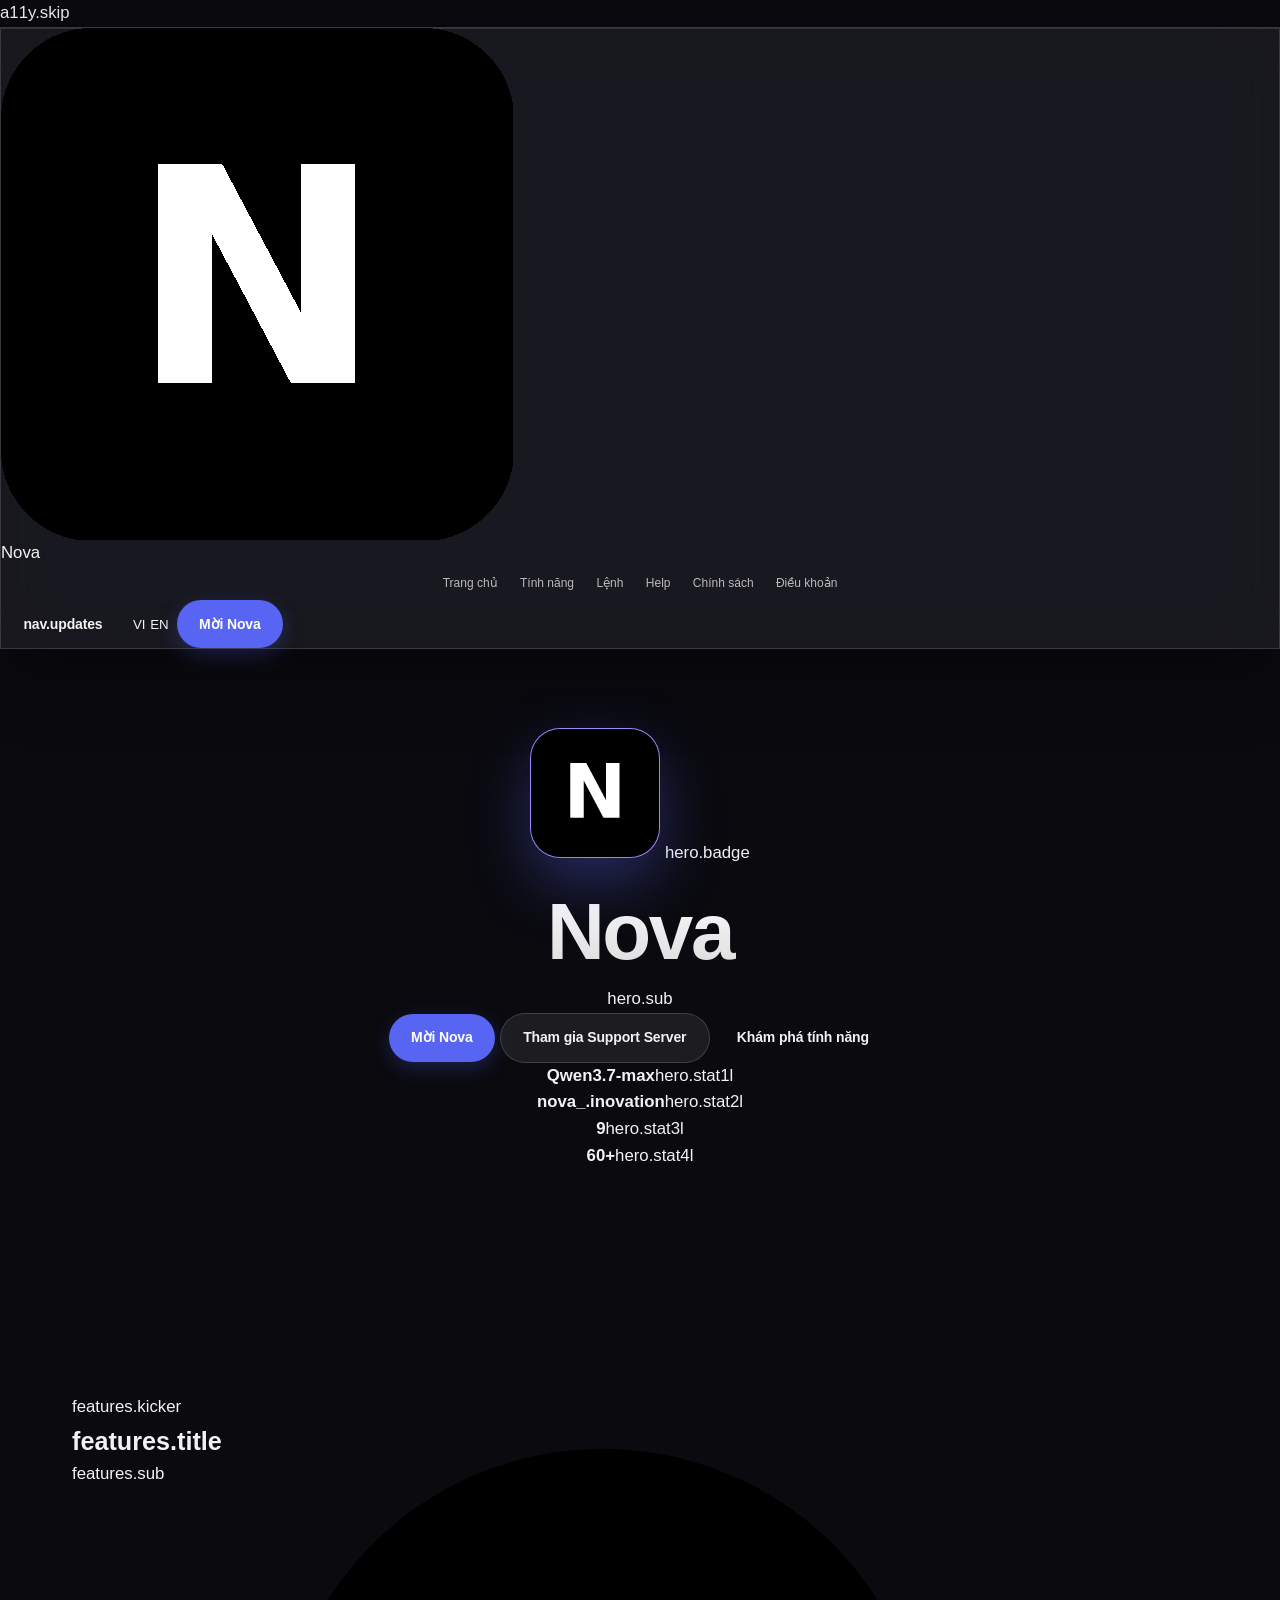
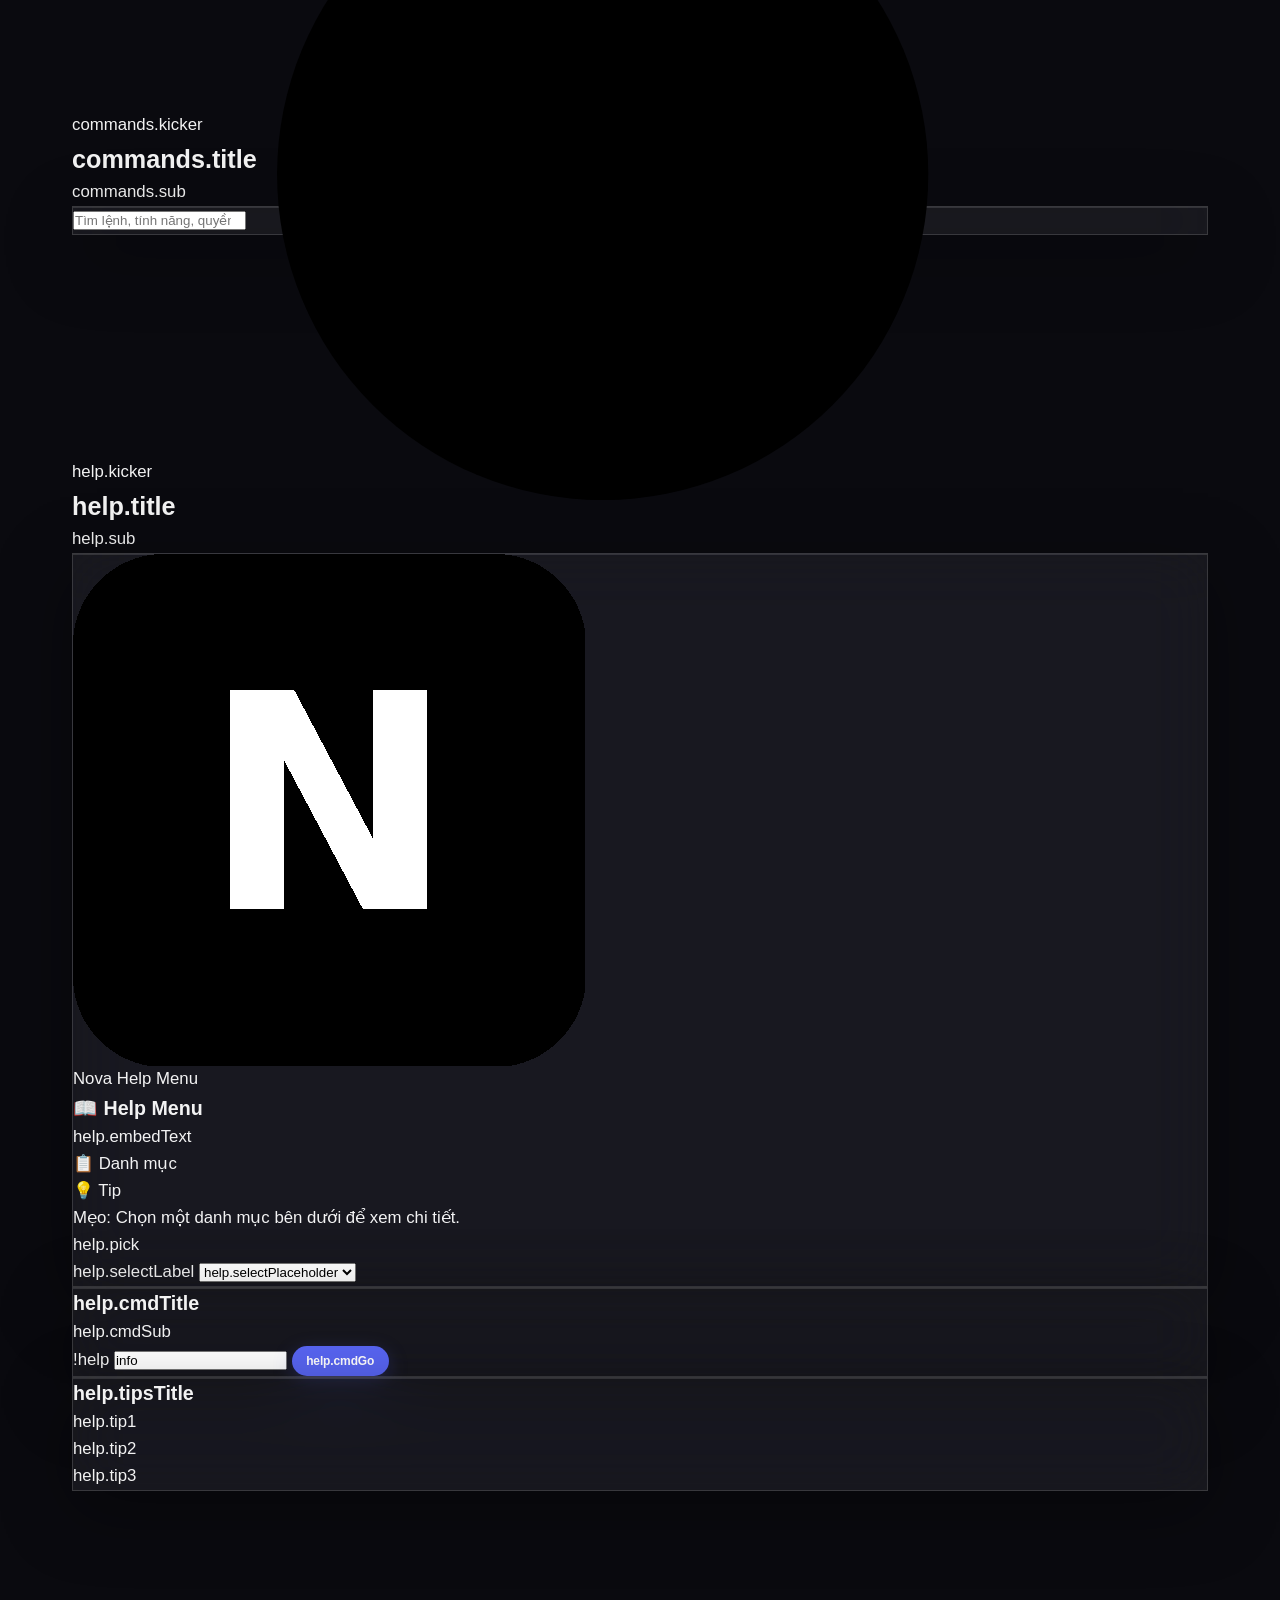
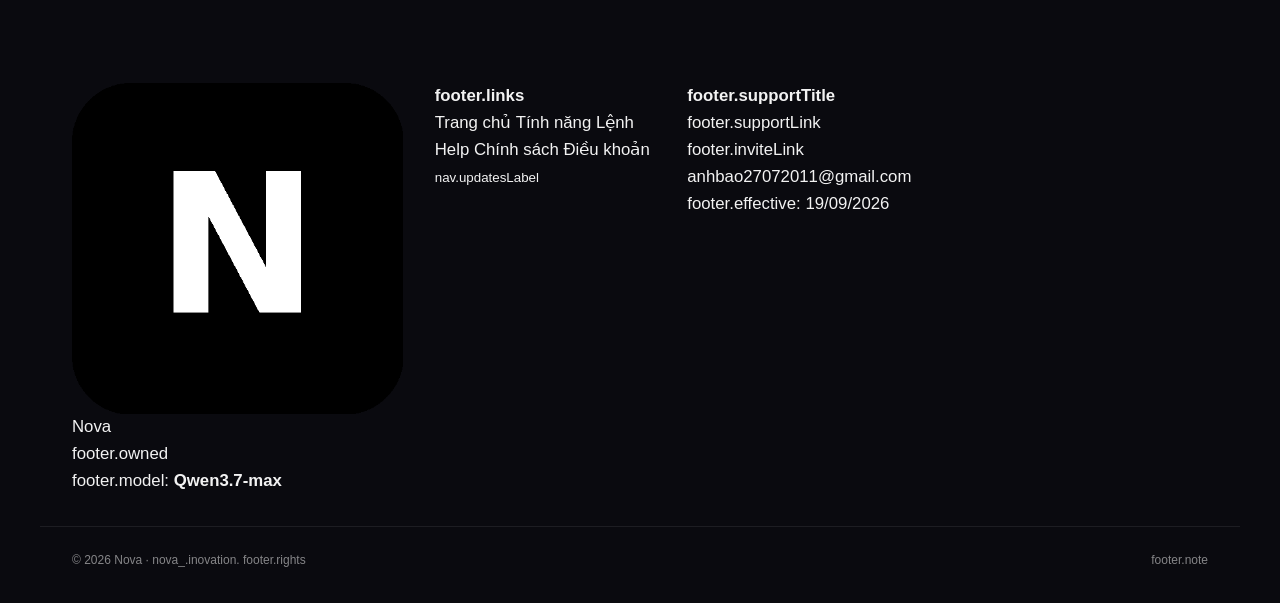
==== commit fee64768: "Update index.html" ====
--- a/index.html
+++ b/index.html
@@ -1,367 +1,291 @@
 <!DOCTYPE html>
 <html lang="vi">
 <head>
-    <meta charset="UTF-8">
-    <meta name="viewport" content="width=device-width, initial-scale=1.0, viewport-fit=cover">
-    <meta name="description" content="Nova is an intelligent Discord bot providing AI chat, AI image generation, moderation, Ban Zone, War / Backup tools, events and server utilities.">
-    <meta name="theme-color" content="#0a0a0f">
-    <meta name="author" content="nova_.inovation">
-
-    <!-- Open Graph -->
-    <meta property="og:type" content="website">
-    <meta property="og:title" content="Nova — Intelligent Discord Bot">
-    <meta property="og:description" content="Nova is an intelligent Discord bot providing AI chat, AI image generation, moderation, Ban Zone, War / Backup tools, events and server utilities.">
-    <meta property="og:image" content="./assets/avatar.png">
-
-    <!-- Twitter -->
-    <meta name="twitter:card" content="summary_large_image">
-    <meta name="twitter:title" content="Nova — Intelligent Discord Bot">
-    <meta name="twitter:description" content="Nova is an intelligent Discord bot providing AI chat, AI image generation, moderation, Ban Zone, War / Backup tools, events and server utilities.">
-    <meta name="twitter:image" content="./assets/avatar.png">
-
-    <title>Nova — Intelligent Discord Bot</title>
-    <link rel="icon" type="image/png" href="./assets/favicon.png">
-    <link rel="stylesheet" href="./style.css">
+<meta charset="UTF-8">
+<meta name="viewport" content="width=device-width, initial-scale=1, viewport-fit=cover">
+<title>Nova — AI Discord Bot</title>
+<meta name="description" content="Nova is a Discord bot for AI chat, AI image generation, War and Backup coordination, Events, Ban Zone protection, moderation, server information, and server-specific tools.">
+<meta name="theme-color" content="#050507">
+<meta name="author" content="nova_.inovation">
+<meta property="og:type" content="website">
+<meta property="og:site_name" content="Nova">
+<meta property="og:title" content="Nova — AI Discord Bot">
+<meta property="og:description" content="Nova is a Discord bot for AI chat, AI image generation, War and Backup coordination, Events, Ban Zone protection, moderation, server information, and server-specific tools.">
+<meta property="og:image" content="assets/avatar.png">
+<meta name="twitter:card" content="summary_large_image">
+<meta name="twitter:title" content="Nova — AI Discord Bot">
+<meta name="twitter:description" content="AI chat, AI images, War/Backup coordination, Events, Ban Zone protection, moderation, server info and custom prefixes.">
+<meta name="twitter:image" content="assets/avatar.png">
+<link rel="icon" href="assets/favicon.png" type="image/png">
+<link rel="apple-touch-icon" href="assets/avatar.png">
+<link rel="stylesheet" href="./style.css">
 </head>
 <body data-page="index">
-    <!-- Background Ambient Lighting -->
-    <div class="bg-ambient" aria-hidden="true">
-        <div class="blob blob-1"></div>
-        <div class="blob blob-2"></div>
-        <div class="blob blob-3"></div>
-    </div>
-
-    <!-- Mobile Overlay -->
-    <div class="mobile-overlay" aria-hidden="true"></div>
-
-    <!-- Navbar -->
-    <nav class="navbar" role="navigation" aria-label="Main navigation">
-        <div class="navbar-inner">
-            <a href="./index.html" class="nav-brand" aria-label="Nova Home">
-                <div class="nav-brand-avatar" aria-hidden="true">
-                    <img src="./assets/avatar.png" alt="" onerror="this.style.display='none'; this.parentElement.innerHTML='N';">
-                </div>
-                <span>Nova</span>
-            </a>
-
-            <ul class="nav-links" role="list">
-                <li><a href="./index.html" data-i18n="nav.home">Trang chủ</a></li>
-                <li><a href="#features-section" data-i18n="nav.features">Tính năng</a></li>
-                <li><a href="#commands-section" data-i18n="nav.commands">Lệnh</a></li>
-                <li><a href="#features-section" data-i18n="nav.ai">AI</a></li>
-                <li><a href="#features-section" data-i18n="nav.moderation">Moderation</a></li>
-                <li><a href="#features-section" data-i18n="nav.warbackup">War / Backup</a></li>
-                <li><a href="#features-section" data-i18n="nav.event">Event</a></li>
-                <li><a href="#help-section" data-i18n="nav.help">Help</a></li>
-                <li><a href="./privacy-policy.html" data-i18n="nav.privacy">Chính sách</a></li>
-                <li><a href="./terms-of-service.html" data-i18n="nav.terms">Điều khoản</a></li>
+
+<div class="aurora" aria-hidden="true">
+  <span class="aurora-blob a1"></span>
+  <span class="aurora-blob a2"></span>
+  <span class="aurora-blob a3"></span>
+  <span class="aurora-grain"></span>
+</div>
+
+<a class="skip-link" href="#main" data-i18n="a11y.skip">Chuyển tới nội dung</a>
+
+<!-- ================= UPDATE LOG MODAL ================= -->
+<div class="modal modal-update" id="updateModal" role="dialog" aria-modal="true" aria-labelledby="updateTitle" hidden>
+  <div class="modal-backdrop" data-close-update></div>
+  <div class="modal-panel glass modal-panel-update" role="document" tabindex="-1">
+    <button class="modal-close" type="button" data-close-update aria-label="Close">×</button>
+    <div class="modal-body" id="updateBody"></div>
+  </div>
+</div>
+
+<!-- ================= NAVBAR ================= -->
+<header class="nav" id="nav">
+  <div class="nav-inner glass">
+    <a class="brand" href="index.html#home" aria-label="Nova">
+      <span class="brand-avatar-wrap">
+        <img class="brand-avatar" src="assets/avatar.png" alt="Nova avatar" data-avatar>
+      </span>
+      <span class="brand-name">Nova</span>
+    </a>
+
+    <nav class="nav-links" aria-label="Main navigation">
+      <a href="index.html#home" data-i18n="nav.home">Trang chủ</a>
+      <a href="index.html#features" data-i18n="nav.features">Tính năng</a>
+      <a href="index.html#commands" data-i18n="nav.commands">Lệnh</a>
+      <a href="index.html#help" data-i18n="nav.help">Help</a>
+      <a href="privacy-policy.html" data-i18n="nav.privacy">Privacy</a>
+      <a href="terms-of-service.html" data-i18n="nav.terms">Terms</a>
+    </nav>
+
+    <div class="nav-actions">
+      <button type="button" class="btn btn-updates" id="updatesBtn" data-i18n="nav.updates" aria-label="Open Update Log">
+        <span class="updates-dot" aria-hidden="true"></span>
+        <span data-i18n="nav.updatesLabel">Updates</span>
+      </button>
+
+      <div class="seg" id="langSwitch" role="group" aria-label="Language / Ngôn ngữ">
+        <span class="seg-thumb" aria-hidden="true"></span>
+        <button type="button" class="seg-btn" data-lang="vi" aria-pressed="true">VI</button>
+        <button type="button" class="seg-btn" data-lang="en" aria-pressed="false">EN</button>
+      </div>
+
+      <a class="btn btn-primary btn-invite"
+         href="https://discord.com/oauth2/authorize?client_id=1532745879944036523"
+         target="_blank" rel="noopener"
+         data-i18n="nav.invite">Mời Nova</a>
+
+      <button class="hamburger" id="hamburger" type="button"
+              aria-label="Open menu" aria-expanded="false" aria-controls="mobileMenu">
+        <span></span><span></span><span></span>
+      </button>
+    </div>
+  </div>
+</header>
+
+<!-- ================= MOBILE MENU ================= -->
+<div class="mobile-menu glass" id="mobileMenu" hidden>
+  <nav aria-label="Mobile navigation">
+    <a href="index.html#home" data-i18n="nav.home">Trang chủ</a>
+    <a href="index.html#features" data-i18n="nav.features">Tính năng</a>
+    <a href="index.html#commands" data-i18n="nav.commands">Lệnh</a>
+    <a href="index.html#help" data-i18n="nav.help">Help</a>
+    <a href="privacy-policy.html" data-i18n="nav.privacy">Privacy</a>
+    <a href="terms-of-service.html" data-i18n="nav.terms">Terms</a>
+    <button type="button" class="mm-link" id="mobileUpdatesBtn" data-i18n="nav.updatesLabel">Updates</button>
+  </nav>
+  <a class="btn btn-primary btn-block"
+     href="https://discord.com/oauth2/authorize?client_id=1532745879944036523"
+     target="_blank" rel="noopener" data-i18n="nav.invite">Mời Nova</a>
+  <a class="btn btn-ghost btn-block"
+     href="https://discord.gg/qkyu3G6WMa" target="_blank" rel="noopener"
+     data-i18n="hero.support">Tham gia Support Server</a>
+</div>
+
+<main id="main">
+
+  <!-- ================= HERO ================= -->
+  <section class="hero" id="home">
+    <div class="container hero-inner">
+      <div class="hero-avatar-wrap">
+        <span class="hero-glow" aria-hidden="true"></span>
+        <img class="hero-avatar" src="assets/avatar.png" alt="Nova Discord bot avatar" data-avatar>
+      </div>
+
+      <span class="pill" data-i18n="hero.badge">AI Discord Bot · Qwen3.7-max</span>
+      <h1 class="hero-title">Nova</h1>
+      <p class="hero-sub" data-i18n="hero.sub">
+        Bot Discord thông minh cho AI, kiểm duyệt, điều phối War/Backup, sự kiện, bảo vệ Ban Zone,
+        thông tin server và các công cụ riêng cho từng server.
+      </p>
+
+      <div class="hero-actions">
+        <a class="btn btn-primary"
+           href="https://discord.com/oauth2/authorize?client_id=1532745879944036523"
+           target="_blank" rel="noopener" data-i18n="hero.invite">Mời Nova</a>
+        <a class="btn btn-glass"
+           href="https://discord.gg/qkyu3G6WMa"
+           target="_blank" rel="noopener" data-i18n="hero.support">Tham gia Support Server</a>
+        <a class="btn btn-ghost" href="#features" data-i18n="hero.explore">Khám phá tính năng</a>
+      </div>
+
+      <ul class="hero-stats">
+        <li><strong>Qwen3.7-max</strong><span data-i18n="hero.stat1l">Mô hình AI công khai</span></li>
+        <li><strong>nova_.inovation</strong><span data-i18n="hero.stat2l">Chủ sở hữu bot</span></li>
+        <li><strong>9</strong><span data-i18n="hero.stat3l">Nhóm tính năng</span></li>
+        <li><strong>60+</strong><span data-i18n="hero.stat4l">Lệnh slash &amp; prefix</span></li>
+      </ul>
+    </div>
+  </section>
+
+  <!-- ================= FEATURES ================= -->
+  <section class="section" id="features">
+    <div class="container">
+      <header class="section-head">
+        <span class="kicker" data-i18n="features.kicker">Tính năng</span>
+        <h2 data-i18n="features.title">Mọi thứ Nova có thể làm</h2>
+        <p data-i18n="features.sub">Nhấn vào một nhóm tính năng để xem mô tả đầy đủ, danh sách lệnh, quyền cần thiết và ví dụ.</p>
+      </header>
+      <div class="feature-grid" id="featureGrid"></div>
+    </div>
+  </section>
+
+  <!-- ================= COMMANDS ================= -->
+  <section class="section" id="commands">
+    <div class="container">
+      <header class="section-head">
+        <span class="kicker" data-i18n="commands.kicker">Thư viện lệnh</span>
+        <h2 data-i18n="commands.title">Tìm kiếm lệnh</h2>
+        <p data-i18n="commands.sub">Tìm theo tên lệnh, mô tả, quyền hoặc nhóm tính năng. Mỗi lệnh có cả slash và prefix chỉ hiển thị một dòng duy nhất.</p>
+      </header>
+
+      <div class="search-bar glass">
+        <svg class="search-icon" viewBox="0 0 24 24" aria-hidden="true">
+          <circle cx="11" cy="11" r="7"></circle><path d="M20 20l-3.5-3.5"></path>
+        </svg>
+        <input type="search" id="searchInput" autocomplete="off"
+               data-i18n-placeholder="commands.search" placeholder="Tìm lệnh, tính năng, quyền… (ví dụ: info, prefix, chat)">
+        <button type="button" class="search-clear" id="searchClear" hidden aria-label="Clear search">×</button>
+      </div>
+
+      <div class="chips" id="categoryChips" role="tablist" aria-label="Command categories"></div>
+
+      <div class="command-groups" id="commandGroups"></div>
+      <div class="search-results" id="searchResults" hidden></div>
+    </div>
+  </section>
+
+  <!-- ================= HELP PREVIEW ================= -->
+  <section class="section" id="help">
+    <div class="container">
+      <header class="section-head">
+        <span class="kicker" data-i18n="help.kicker">Help</span>
+        <h2 data-i18n="help.title">Xem trước Help Menu</h2>
+        <p data-i18n="help.sub">Đây là bản xem trước tương tác của Help Menu thật trong Discord. Chọn một nhóm bên dưới để xem nội dung.</p>
+      </header>
+
+      <div class="help-layout">
+        <div class="discord-preview glass" id="helpPreview">
+          <div class="dc-embed">
+            <div class="dc-author">
+              <img src="assets/avatar.png" alt="Nova" data-avatar>
+              <span>Nova Help Menu</span>
+            </div>
+            <h3 class="dc-title">📖 Help Menu</h3>
+            <p class="dc-text" data-i18n="help.embedText">Đây là help menu của bot. Dùng dropdown bên dưới để xem nhóm bạn muốn.</p>
+            <div class="dc-divider"></div>
+            <p class="dc-field-name">📋 <span data-i18n="help.categories">Danh mục</span></p>
+            <ul class="dc-list" id="helpCategoryList"></ul>
+            <div class="dc-divider"></div>
+            <p class="dc-field-name">💡 Tip</p>
+            <p class="dc-text" data-i18n="help.tip">Mới bắt đầu? Hãy xem nhóm AI Chatbot hoặc War Ping / Backup Ping bên dưới để làm quen.</p>
+            <p class="dc-footer" data-i18n="help.pick">Chọn một danh mục bên dưới để xem chi tiết</p>
+          </div>
+
+          <label class="dc-select-label" for="helpSelect" data-i18n="help.selectLabel">Danh mục trợ giúp</label>
+          <select class="dc-select" id="helpSelect">
+            <option value="" data-i18n="help.selectPlaceholder">Chọn một mục</option>
+          </select>
+
+          <div class="help-output" id="helpOutput"></div>
+        </div>
+
+        <aside class="help-side">
+          <div class="glass panel">
+            <h3 data-i18n="help.cmdTitle">!help &lt;feature&gt;</h3>
+            <p data-i18n="help.cmdSub">Nhập một tính năng để chỉ xem hướng dẫn chi tiết của riêng nó — không hiển thị toàn bộ danh mục.</p>
+            <form class="help-form" id="helpForm">
+              <span class="help-prefix">!help</span>
+              <input type="text" id="helpFeatureInput" value="info" autocomplete="off" aria-label="!help feature">
+              <button class="btn btn-primary btn-sm" type="submit" data-i18n="help.cmdGo">Xem</button>
+            </form>
+            <div class="chips chips-sm" id="helpChips"></div>
+            <div class="help-feature-output" id="helpFeatureOutput"></div>
+          </div>
+
+          <div class="glass panel">
+            <h3 data-i18n="help.tipsTitle">Mẹo sử dụng</h3>
+            <ul class="tip-list">
+              <li data-i18n="help.tip1">Dùng <code>/</code> để xem toàn bộ slash command của Nova.</li>
+              <li data-i18n="help.tip2">Dùng tiền tố <code>!</code> cho các lệnh prefix như <code>!chat</code>, <code>!info</code>, <code>!help</code>.</li>
+              <li data-i18n="help.tip3">Mỗi server có thể đặt prefix riêng bằng <code>!prefix &lt;ký tự&gt;</code>.</li>
             </ul>
-
-            <div class="nav-actions">
-                <a href="#" data-href="invite" class="nav-invite" data-i18n="nav.invite">Mời Nova</a>
-
-                <div class="lang-switch vi" role="group" aria-label="Language switcher">
-                    <div class="lang-switch-thumb" aria-hidden="true"></div>
-                    <button type="button" class="lang-btn" data-lang="vi" role="tab" aria-selected="true" aria-label="Tiếng Việt">
-                        <span class="lang-flag">🇻🇳</span><span>VI</span>
-                    </button>
-                    <button type="button" class="lang-btn" data-lang="en" role="tab" aria-selected="false" aria-label="English">
-                        <span class="lang-flag">🇺🇸</span><span>EN</span>
-                    </button>
-                </div>
-
-                <button type="button" class="mobile-menu-btn" aria-label="Open menu" aria-expanded="false" aria-controls="mobile-menu">
-                    <span aria-hidden="true"></span>
-                </button>
-            </div>
-        </div>
+          </div>
+        </aside>
+      </div>
+    </div>
+  </section>
+
+</main>
+
+<!-- ================= FOOTER ================= -->
+<footer class="footer">
+  <div class="container footer-grid">
+    <div class="footer-brand">
+      <div class="footer-brand-top">
+        <img src="assets/avatar.png" alt="Nova" data-avatar>
+        <span>Nova</span>
+      </div>
+      <p data-i18n="footer.owned">Được phát triển và duy trì bởi <strong>nova_.inovation</strong>.</p>
+      <p class="footer-ai"><span data-i18n="footer.model">Mô hình AI công khai</span>: <strong>Qwen3.7-max</strong></p>
+    </div>
+
+    <nav class="footer-col" aria-label="Footer navigation">
+      <h4 data-i18n="footer.links">Liên kết</h4>
+      <a href="index.html#home" data-i18n="nav.home">Trang chủ</a>
+      <a href="index.html#features" data-i18n="nav.features">Tính năng</a>
+      <a href="index.html#commands" data-i18n="nav.commands">Lệnh</a>
+      <a href="index.html#help" data-i18n="nav.help">Help</a>
+      <a href="privacy-policy.html" data-i18n="nav.privacy">Privacy</a>
+      <a href="terms-of-service.html" data-i18n="nav.terms">Terms</a>
+      <button type="button" class="footer-link-btn" data-open-updates data-i18n="nav.updatesLabel">Updates</button>
     </nav>
 
-    <!-- Mobile Menu -->
-    <div class="mobile-menu" id="mobile-menu" role="dialog" aria-label="Mobile navigation">
-        <div class="mobile-menu-section" data-i18n="mobile.main">Điều hướng</div>
-        <a href="./index.html" data-i18n="nav.home">Trang chủ</a>
-        <a href="#features-section" data-i18n="nav.features">Tính năng</a>
-        <a href="#commands-section" data-i18n="nav.commands">Lệnh</a>
-        <a href="#help-section" data-i18n="nav.help">Help</a>
-        <div class="mobile-menu-section" data-i18n="mobile.legal">Pháp lý</div>
-        <a href="./privacy-policy.html" data-i18n="nav.privacy">Chính sách</a>
-        <a href="./terms-of-service.html" data-i18n="nav.terms">Điều khoản</a>
-        <a href="#" data-href="invite" class="mobile-invite" data-i18n="nav.invite">Mời Nova</a>
-    </div>
-
-    <!-- Hero Section -->
-    <header class="hero">
-        <div class="container">
-            <div class="hero-avatar-wrap reveal">
-                <div class="hero-avatar-glow" aria-hidden="true"></div>
-                <div class="hero-avatar" aria-label="Nova bot avatar">
-                    <img src="./assets/avatar.png" alt="Nova" onerror="this.style.display='none'; this.parentElement.innerHTML='N';">
-                </div>
-            </div>
-
-            <h1 class="hero-title reveal" data-stagger="1">Nova</h1>
-            <p class="hero-subtitle reveal" data-stagger="2" data-i18n="hero.tagline">Trợ lý thông minh cho Discord.</p>
-            <p class="hero-description reveal" data-stagger="3" data-i18n="hero.desc">
-                Nova cung cấp AI conversation, tạo hình ảnh AI, tiện ích server, moderation, Ban Zone, công cụ War / Backup ping, Event, thông tin server và các tiện ích Discord có thể cấu hình.
-            </p>
-
-            <div class="hero-features-grid reveal" data-stagger="4">
-                <span class="hero-feature-pill" data-i18n="hero.pill.ai">AI Chat</span>
-                <span class="hero-feature-pill" data-i18n="hero.pill.image">AI Image</span>
-                <span class="hero-feature-pill" data-i18n="hero.pill.mod">Moderation</span>
-                <span class="hero-feature-pill" data-i18n="hero.pill.bz">Ban Zone</span>
-                <span class="hero-feature-pill" data-i18n="hero.pill.wb">War / Backup</span>
-                <span class="hero-feature-pill" data-i18n="hero.pill.ev">Event</span>
-                <span class="hero-feature-pill" data-i18n="hero.pill.info">Server Info</span>
-                <span class="hero-feature-pill" data-i18n="hero.pill.cfg">Cấu hình</span>
-            </div>
-
-            <div class="hero-cta reveal" data-stagger="5">
-                <a href="#" data-href="invite" class="btn btn-primary btn-lg" data-i18n="hero.invite">Mời Nova</a>
-                <a href="#" data-href="support" class="btn btn-glass btn-lg" target="_blank" rel="noopener noreferrer" data-i18n="hero.support">Tham gia Support Server</a>
-                <a href="#features-section" class="btn btn-glass btn-lg" data-i18n="hero.explore">Khám phá tính năng</a>
-            </div>
-        </div>
-    </header>
-
-    <!-- Features Section -->
-    <section class="section" id="features-section">
-        <div class="container">
-            <div class="section-header reveal">
-                <span class="section-eyebrow" data-i18n="sec.features.eyebrow">Tính năng</span>
-                <h2 class="section-title" data-i18n="sec.features.title">Khám phá Nova</h2>
-                <p class="section-subtitle" data-i18n="sec.features.subtitle">Chọn một danh mục để xem chi tiết các tính năng.</p>
-            </div>
-
-            <div class="features-layout reveal">
-                <aside class="categories-sidebar" id="categories-sidebar" aria-label="Feature categories">
-                    <!-- Populated by JS -->
-                </aside>
-
-                <div class="category-panel" id="category-panel" role="region" aria-live="polite">
-                    <!-- Populated by JS -->
-                </div>
-            </div>
-        </div>
-    </section>
-
-    <!-- Commands Section -->
-    <section class="section" id="commands-section">
-        <div class="container">
-            <div class="section-header reveal">
-                <span class="section-eyebrow" data-i18n="sec.commands.eyebrow">Tài liệu</span>
-                <h2 class="section-title" data-i18n="sec.commands.title">Danh sách lệnh</h2>
-                <p class="section-subtitle" data-i18n="sec.commands.subtitle">Tất cả các lệnh của Nova được phân loại theo danh mục.</p>
-            </div>
-
-            <!-- Search -->
-            <div class="search-section reveal">
-                <div class="search-box">
-                    <span class="search-icon" aria-hidden="true">🔍</span>
-                    <input type="search" class="search-input" id="search-input"
-                           placeholder="Tìm kiếm lệnh hoặc tính năng..."
-                           data-i18n-attr="placeholder"
-                           data-i18n-key="sec.search.placeholder"
-                           aria-label="Search commands">
-                </div>
-                <div class="search-results" id="search-results" role="listbox" aria-label="Search results"></div>
-            </div>
-
-            <div class="command-directory" id="command-directory">
-                <!-- Populated by JS -->
-            </div>
-        </div>
-    </section>
-
-    <!-- Help Menu Section -->
-    <section class="section" id="help-section">
-        <div class="container">
-            <div class="section-header reveal">
-                <span class="section-eyebrow" data-i18n="sec.help.eyebrow">Trợ giúp</span>
-                <h2 class="section-title" data-i18n="sec.help.title">Help Menu tương tác</h2>
-                <p class="section-subtitle" data-i18n="sec.help.subtitle">Trải nghiệm Help Menu của Nova với danh mục và dropdown.</p>
-            </div>
-
-            <div class="helpmenu-wrap reveal">
-                <div class="helpmenu" role="group" aria-label="Nova Help Menu preview">
-                    <div class="helpmenu-header">
-                        <span class="helpmenu-dot" aria-hidden="true"></span>
-                        <span class="helpmenu-title" data-i18n="help.header">Nova Help Menu</span>
-                    </div>
-
-                    <div class="helpmenu-section">
-                        <div class="helpmenu-section-title">
-                            <span aria-hidden="true">📖</span>
-                            <span data-i18n="help.section">Help Menu</span>
-                        </div>
-                        <p class="helpmenu-desc" data-i18n="help.desc">
-                            Đây là Help Menu của Nova. Sử dụng danh sách bên dưới để xem danh mục bạn muốn.
-                        </p>
-                    </div>
-
-                    <div class="helpmenu-section">
-                        <div class="helpmenu-section-title">
-                            <span aria-hidden="true">📋</span>
-                            <span data-i18n="help.categories">Danh mục</span>
-                        </div>
-                        <div class="helpmenu-categories" id="helpmenu-categories" role="listbox" aria-label="Help categories">
-                            <!-- Populated by JS -->
-                        </div>
-                    </div>
-
-                    <div class="helpmenu-content" id="helpmenu-content" aria-live="polite">
-                        <!-- Populated by JS -->
-                    </div>
-
-                    <div class="helpmenu-tip" data-i18n="help.tip">
-                        Mẹo: Chọn một danh mục bên dưới để xem chi tiết.
-                    </div>
-
-                    <!-- iOS Dropdown -->
-                    <div class="ios-dropdown" data-dropdown>
-                        <button type="button" class="ios-dropdown-trigger" aria-haspopup="listbox" aria-expanded="false">
-                            <span class="ios-dropdown-label" data-i18n="help.placeholder">Chọn một danh mục</span>
-                            <span class="ios-dropdown-chevron" aria-hidden="true">›</span>
-                        </button>
-                        <ul class="ios-dropdown-menu" role="listbox">
-                            <li role="option" tabindex="0" data-cat="ai">
-                                <span>🤖 <span data-i18n="cat.ai">AI</span></span>
-                                <span class="ios-dropdown-check" aria-hidden="true">✓</span>
-                            </li>
-                            <li role="option" tabindex="0" data-cat="moderation">
-                                <span>🛡️ <span data-i18n="cat.moderation">Moderation</span></span>
-                                <span class="ios-dropdown-check" aria-hidden="true">✓</span>
-                            </li>
-                            <li role="option" tabindex="0" data-cat="banzone">
-                                <span>☠️ <span data-i18n="cat.banzone">Ban Zone</span></span>
-                                <span class="ios-dropdown-check" aria-hidden="true">✓</span>
-                            </li>
-                            <li role="option" tabindex="0" data-cat="warbackup">
-                                <span>⚔️ <span data-i18n="cat.warbackup">War / Backup</span></span>
-                                <span class="ios-dropdown-check" aria-hidden="true">✓</span>
-                            </li>
-                            <li role="option" tabindex="0" data-cat="event">
-                                <span>🏆 <span data-i18n="cat.event">Event</span></span>
-                                <span class="ios-dropdown-check" aria-hidden="true">✓</span>
-                            </li>
-                            <li role="option" tabindex="0" data-cat="serverinfo">
-                                <span>ℹ️ <span data-i18n="cat.serverinfo">Server Information</span></span>
-                                <span class="ios-dropdown-check" aria-hidden="true">✓</span>
-                            </li>
-                            <li role="option" tabindex="0" data-cat="configuration">
-                                <span>🔐 <span data-i18n="cat.config">Configuration</span></span>
-                                <span class="ios-dropdown-check" aria-hidden="true">✓</span>
-                            </li>
-                            <li role="option" tabindex="0" data-cat="helpsystem">
-                                <span>❓ <span data-i18n="cat.help">Help System</span></span>
-                                <span class="ios-dropdown-check" aria-hidden="true">✓</span>
-                            </li>
-                        </ul>
-                    </div>
-                </div>
-            </div>
-        </div>
-    </section>
-
-    <!-- CTA Section -->
-    <section class="section cta-section">
-        <div class="container">
-            <div class="cta-card reveal">
-                <div class="cta-content">
-                    <h2 class="cta-title" data-i18n="sec.cta.title">Sẵn sàng dùng Nova?</h2>
-                    <p class="cta-subtitle" data-i18n="sec.cta.subtitle">Mời Nova vào server của bạn hoặc tham gia cộng đồng hỗ trợ.</p>
-                    <div class="cta-buttons">
-                        <a href="#" data-href="invite" class="btn btn-primary btn-lg" data-i18n="sec.cta.invite">Mời Nova</a>
-                        <a href="#" data-href="support" class="btn btn-glass btn-lg" target="_blank" rel="noopener noreferrer" data-i18n="sec.cta.support">Tham gia Support Server</a>
-                    </div>
-                </div>
-            </div>
-        </div>
-    </section>
-
-    <!-- Contact Section -->
-    <section class="section">
-        <div class="container">
-            <div class="section-header reveal">
-                <span class="section-eyebrow" data-i18n="sec.contact.eyebrow">Liên hệ</span>
-                <h2 class="section-title" data-i18n="sec.contact.title">Kết nối</h2>
-                <p class="section-subtitle" data-i18n="sec.contact.subtitle">Có câu hỏi? Chúng tôi luôn lắng nghe.</p>
-            </div>
-
-            <div class="contact-grid">
-                <div class="contact-item reveal">
-                    <p class="contact-label" data-i18n="contact.email">Email</p>
-                    <p class="contact-value"><a href="mailto:anhbao27072011@gmail.com">anhbao27072011@gmail.com</a></p>
-                </div>
-                <div class="contact-item reveal">
-                    <p class="contact-label" data-i18n="contact.owner">Bot Owner</p>
-                    <p class="contact-value">nova_.inovation</p>
-                </div>
-            </div>
-        </div>
-    </section>
-
-    <!-- Footer -->
-    <footer class="footer">
-        <div class="container">
-            <div class="footer-inner">
-                <div class="footer-grid">
-                    <div>
-                        <div class="footer-brand-name">Nova</div>
-                        <p class="footer-brand-tagline" data-i18n="footer.tagline">AI-powered Discord bot</p>
-                        <p class="footer-owner" data-i18n="footer.owner">Bot Owner: nova_.inovation</p>
-                    </div>
-
-                    <div>
-                        <h4 class="footer-col-title" data-i18n="footer.col.nav">Điều hướng</h4>
-                        <ul class="footer-links" role="list">
-                            <li><a href="./index.html" data-i18n="footer.link.home">Trang chủ</a></li>
-                            <li><a href="#features-section" data-i18n="footer.link.features">Tính năng</a></li>
-                            <li><a href="#commands-section" data-i18n="footer.link.commands">Lệnh</a></li>
-                            <li><a href="./privacy-policy.html" data-i18n="footer.link.privacy">Chính sách bảo mật</a></li>
-                            <li><a href="./terms-of-service.html" data-i18n="footer.link.terms">Điều khoản dịch vụ</a></li>
-                        </ul>
-                    </div>
-
-                    <div>
-                        <h4 class="footer-col-title" data-i18n="footer.col.community">Cộng đồng</h4>
-                        <ul class="footer-links" role="list">
-                            <li><a href="#" data-href="support" target="_blank" rel="noopener noreferrer" data-i18n="footer.link.support">Support Server</a></li>
-                        </ul>
-                        <div class="footer-contact" data-i18n="footer.col.contact">Liên hệ</div>
-                        <div class="footer-contact" style="margin-top:0.35rem;">
-                            <a href="mailto:anhbao27072011@gmail.com">anhbao27072011@gmail.com</a>
-                        </div>
-                    </div>
-
-                    <div>
-                        <h4 class="footer-col-title">Nova</h4>
-                        <p class="footer-contact" data-i18n="hero.desc" style="margin-bottom:0.5rem;">
-                            Nova cung cấp AI conversation, tạo hình ảnh AI, tiện ích server, moderation, Ban Zone, công cụ War / Backup ping, Event, thông tin server và các tiện ích Discord có thể cấu hình.
-                        </p>
-                        <div class="footer-cta">
-                            <a href="#" data-href="invite" class="btn btn-primary btn-sm" data-i18n="footer.invite">Mời Nova</a>
-                            <a href="#" data-href="support" class="btn btn-glass btn-sm" target="_blank" rel="noopener noreferrer" data-i18n="footer.support">Tham gia Support Server</a>
-                        </div>
-                    </div>
-                </div>
-
-                <div class="footer-bottom">
-                    <span data-i18n="footer.copyright">© 2026 Nova. Đã đăng ký bản quyền.</span>
-                    <span>Effective Date: 19/09/2026</span>
-                </div>
-            </div>
-        </div>
-    </footer>
-
-    <!-- Feature Detail Modal -->
-    <div class="modal-overlay" id="modal-overlay" role="dialog" aria-modal="true" aria-labelledby="modal-title" aria-hidden="true">
-        <div class="modal" id="modal-content" role="document">
-            <!-- Populated by JS -->
-        </div>
-    </div>
-
-    <script src="./script.js"></script>
+    <div class="footer-col">
+      <h4 data-i18n="footer.supportTitle">Hỗ trợ</h4>
+      <a href="https://discord.gg/qkyu3G6WMa" target="_blank" rel="noopener" data-i18n="footer.supportLink">Support Server</a>
+      <a href="https://discord.com/oauth2/authorize?client_id=1532745879944036523" target="_blank" rel="noopener" data-i18n="footer.inviteLink">Mời Nova</a>
+      <a href="mailto:anhbao27072011@gmail.com">anhbao27072011@gmail.com</a>
+      <p class="footer-date"><span data-i18n="footer.effective">Ngày hiệu lực</span>: 19/09/2026</p>
+    </div>
+  </div>
+
+  <div class="container footer-bottom">
+    <p>© <span id="year">2026</span> Nova · nova_.inovation. <span data-i18n="footer.rights">Mọi quyền được bảo lưu.</span></p>
+    <p class="footer-note" data-i18n="footer.note">Trang web tĩnh chỉ mang tính giới thiệu. Nova không lưu trữ token hay khóa API trên trang này.</p>
+  </div>
+</footer>
+
+<!-- ================= FEATURE MODAL ================= -->
+<div class="modal" id="modal" role="dialog" aria-modal="true" aria-labelledby="modalTitle" hidden>
+  <div class="modal-backdrop" data-close-modal></div>
+  <div class="modal-panel glass" role="document" tabindex="-1">
+    <button class="modal-close" type="button" data-close-modal aria-label="Close">×</button>
+    <div class="modal-body" id="modalBody"></div>
+  </div>
+</div>
+
+<script src="./script.js" defer></script>
 </body>
 </html>
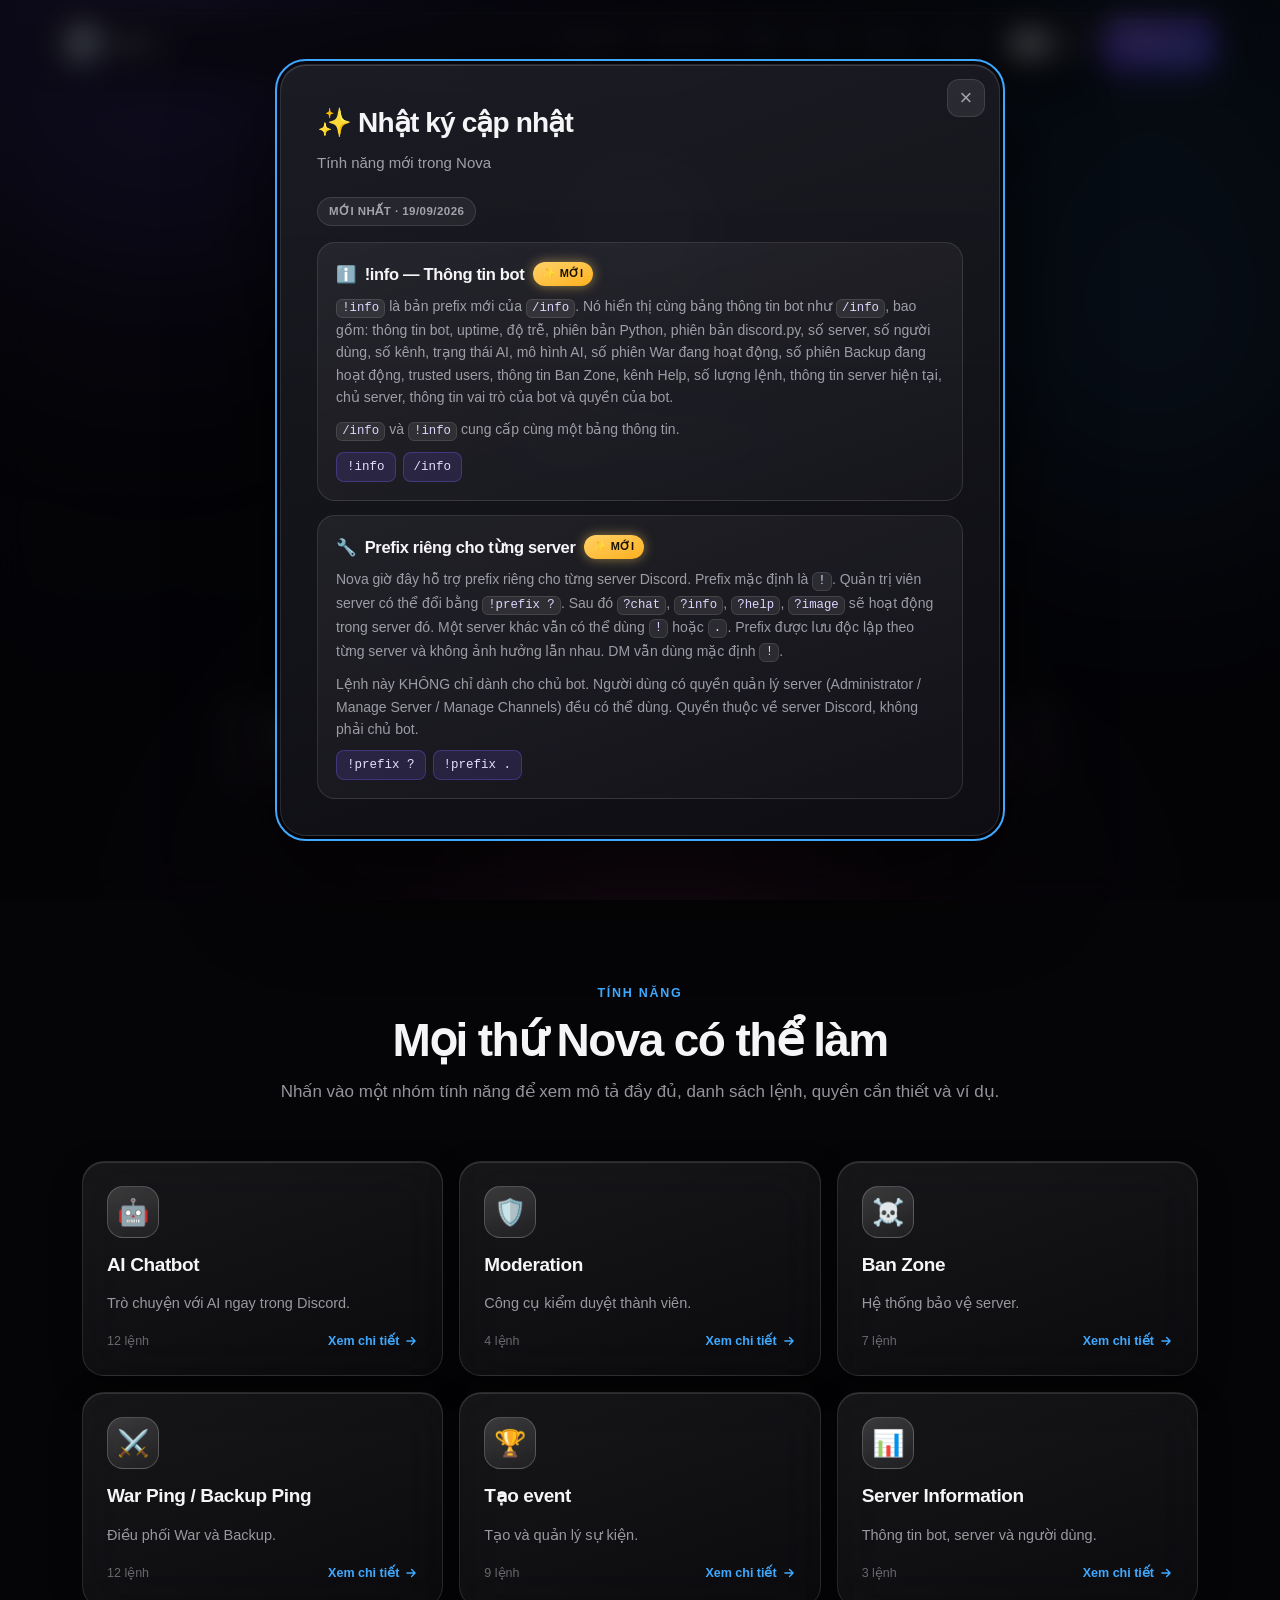
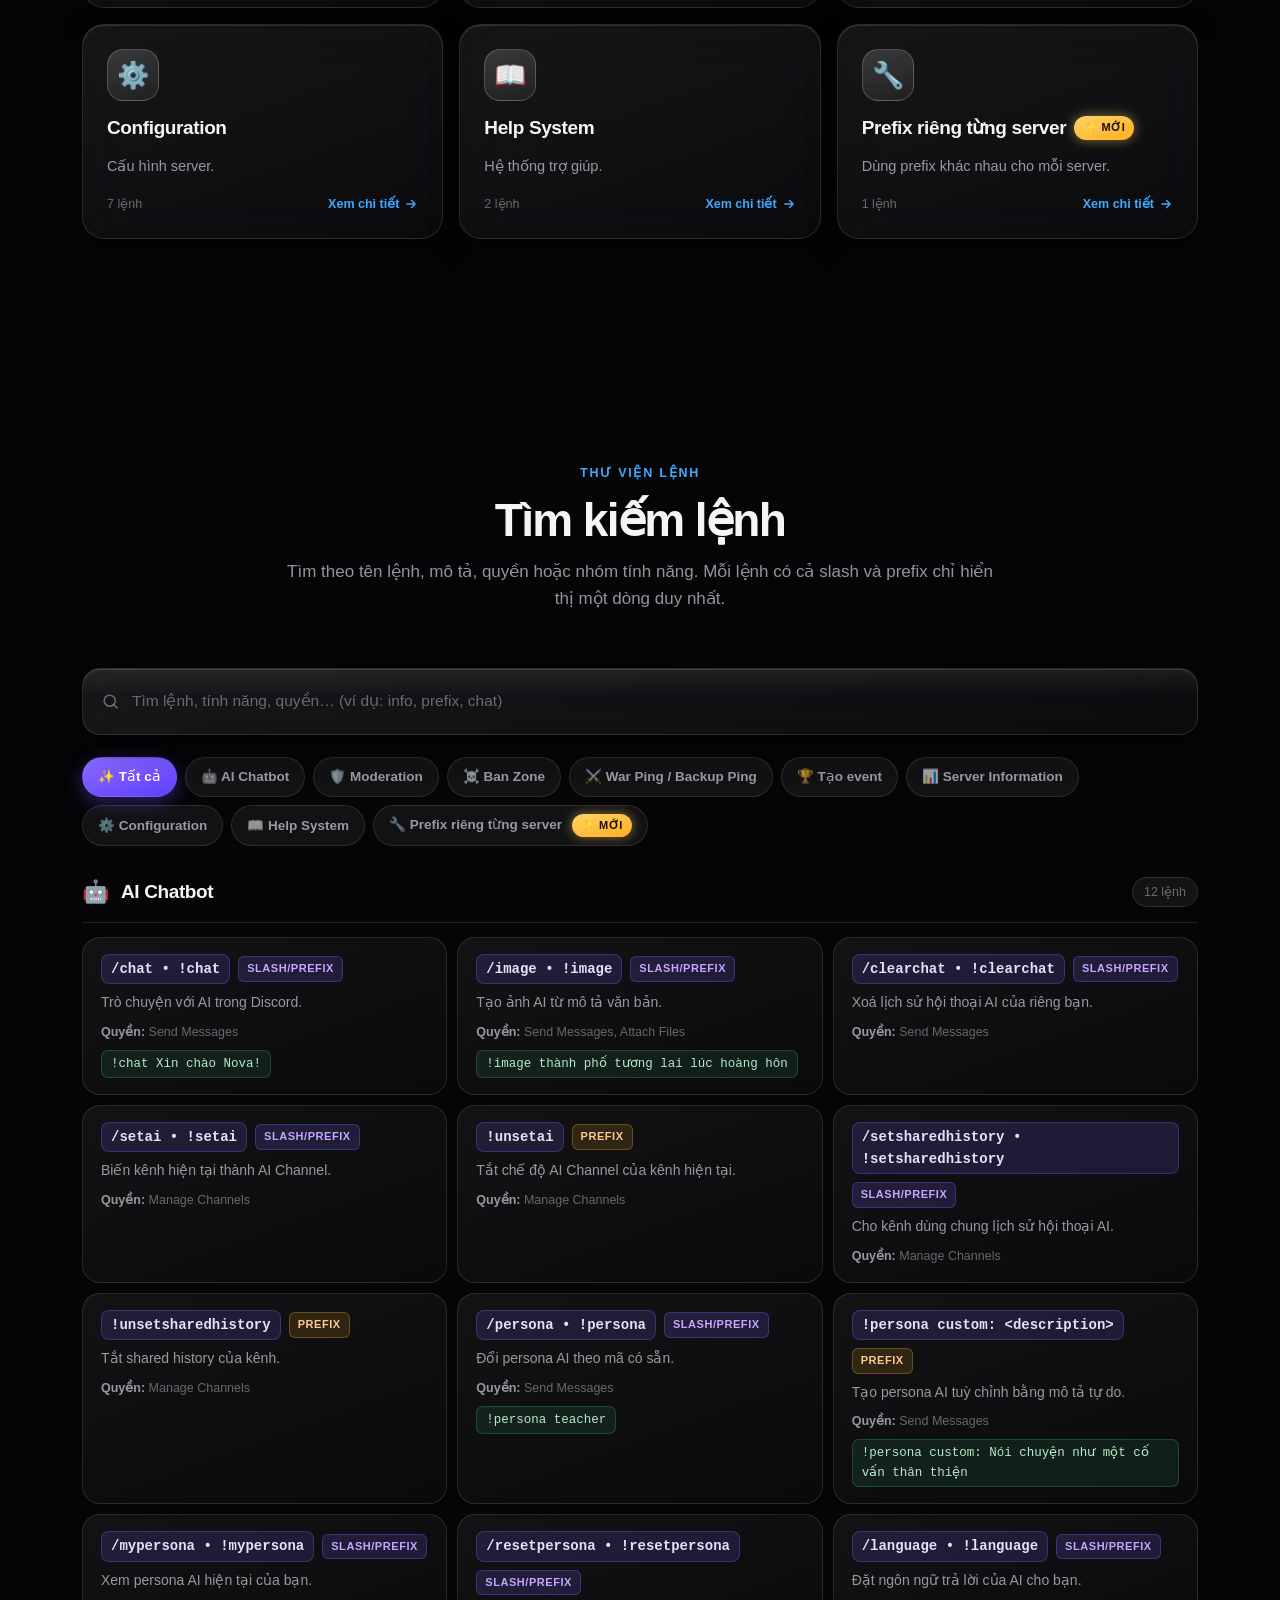
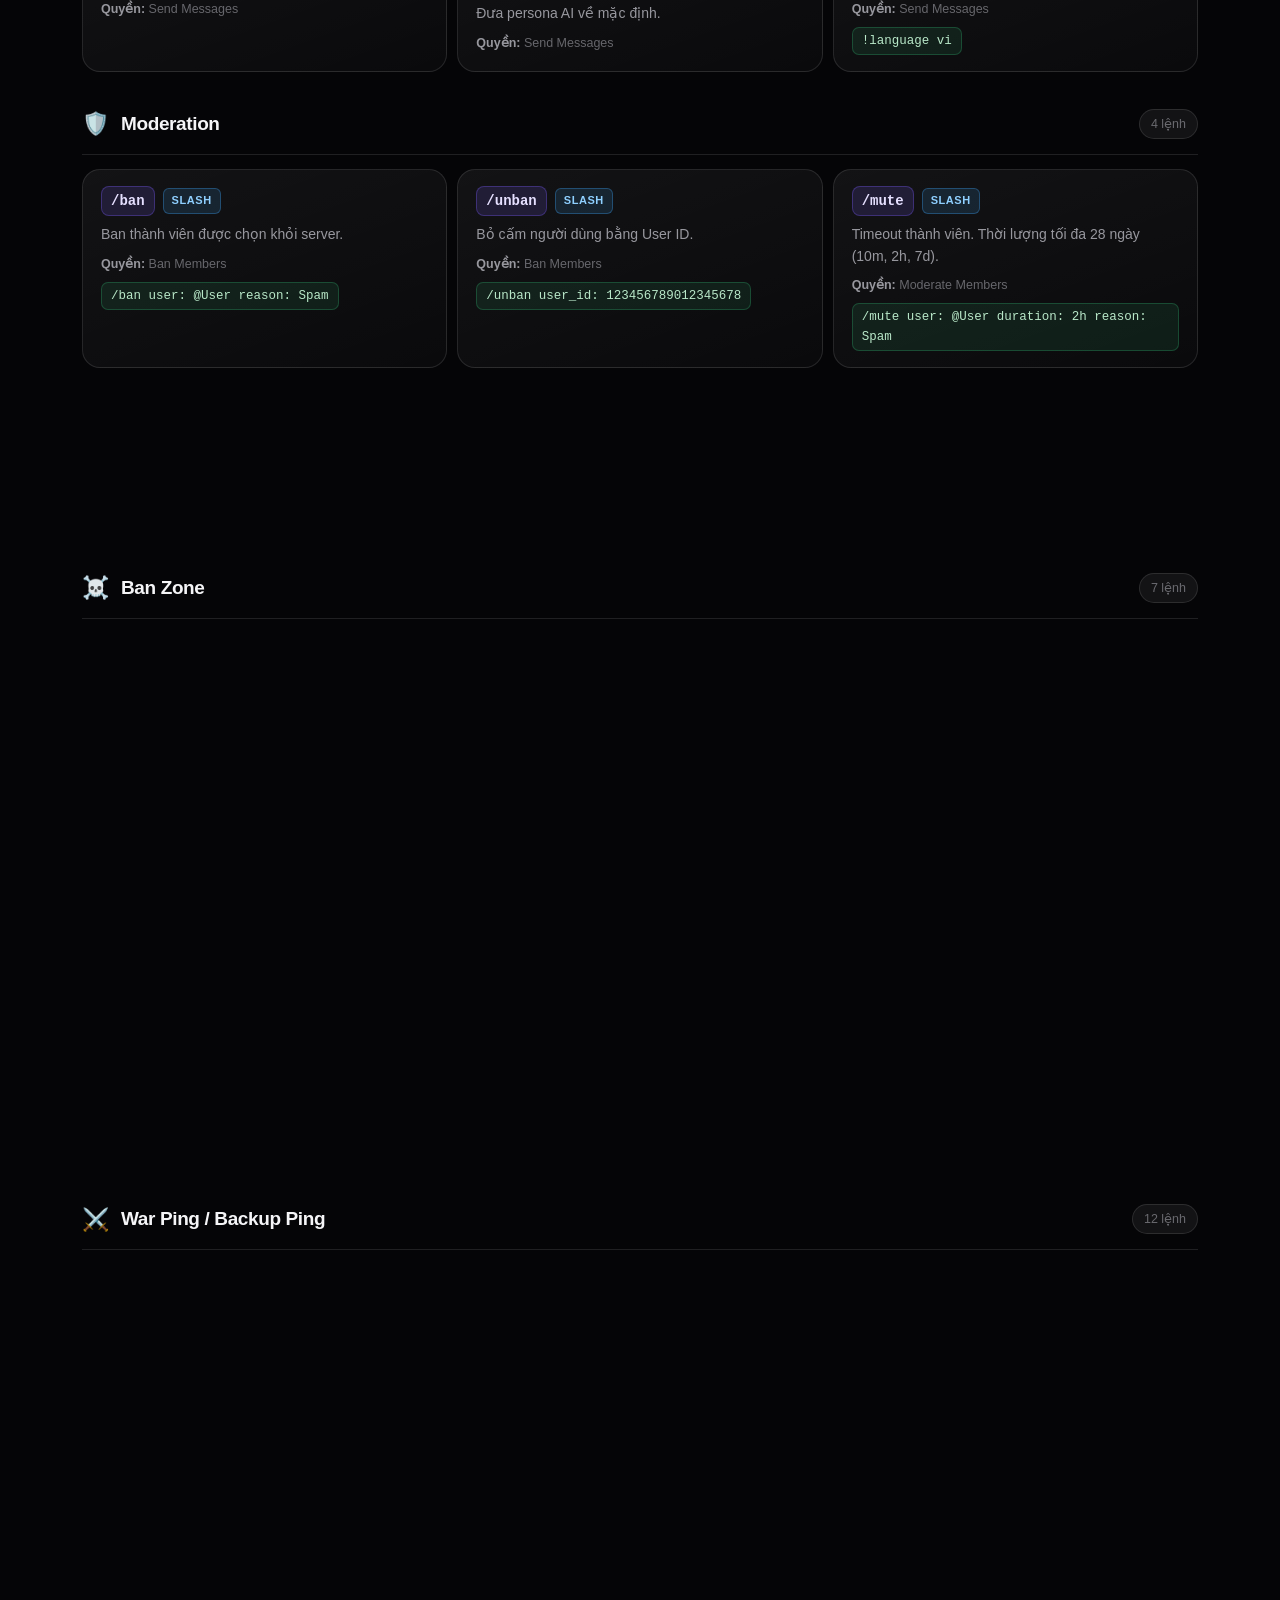
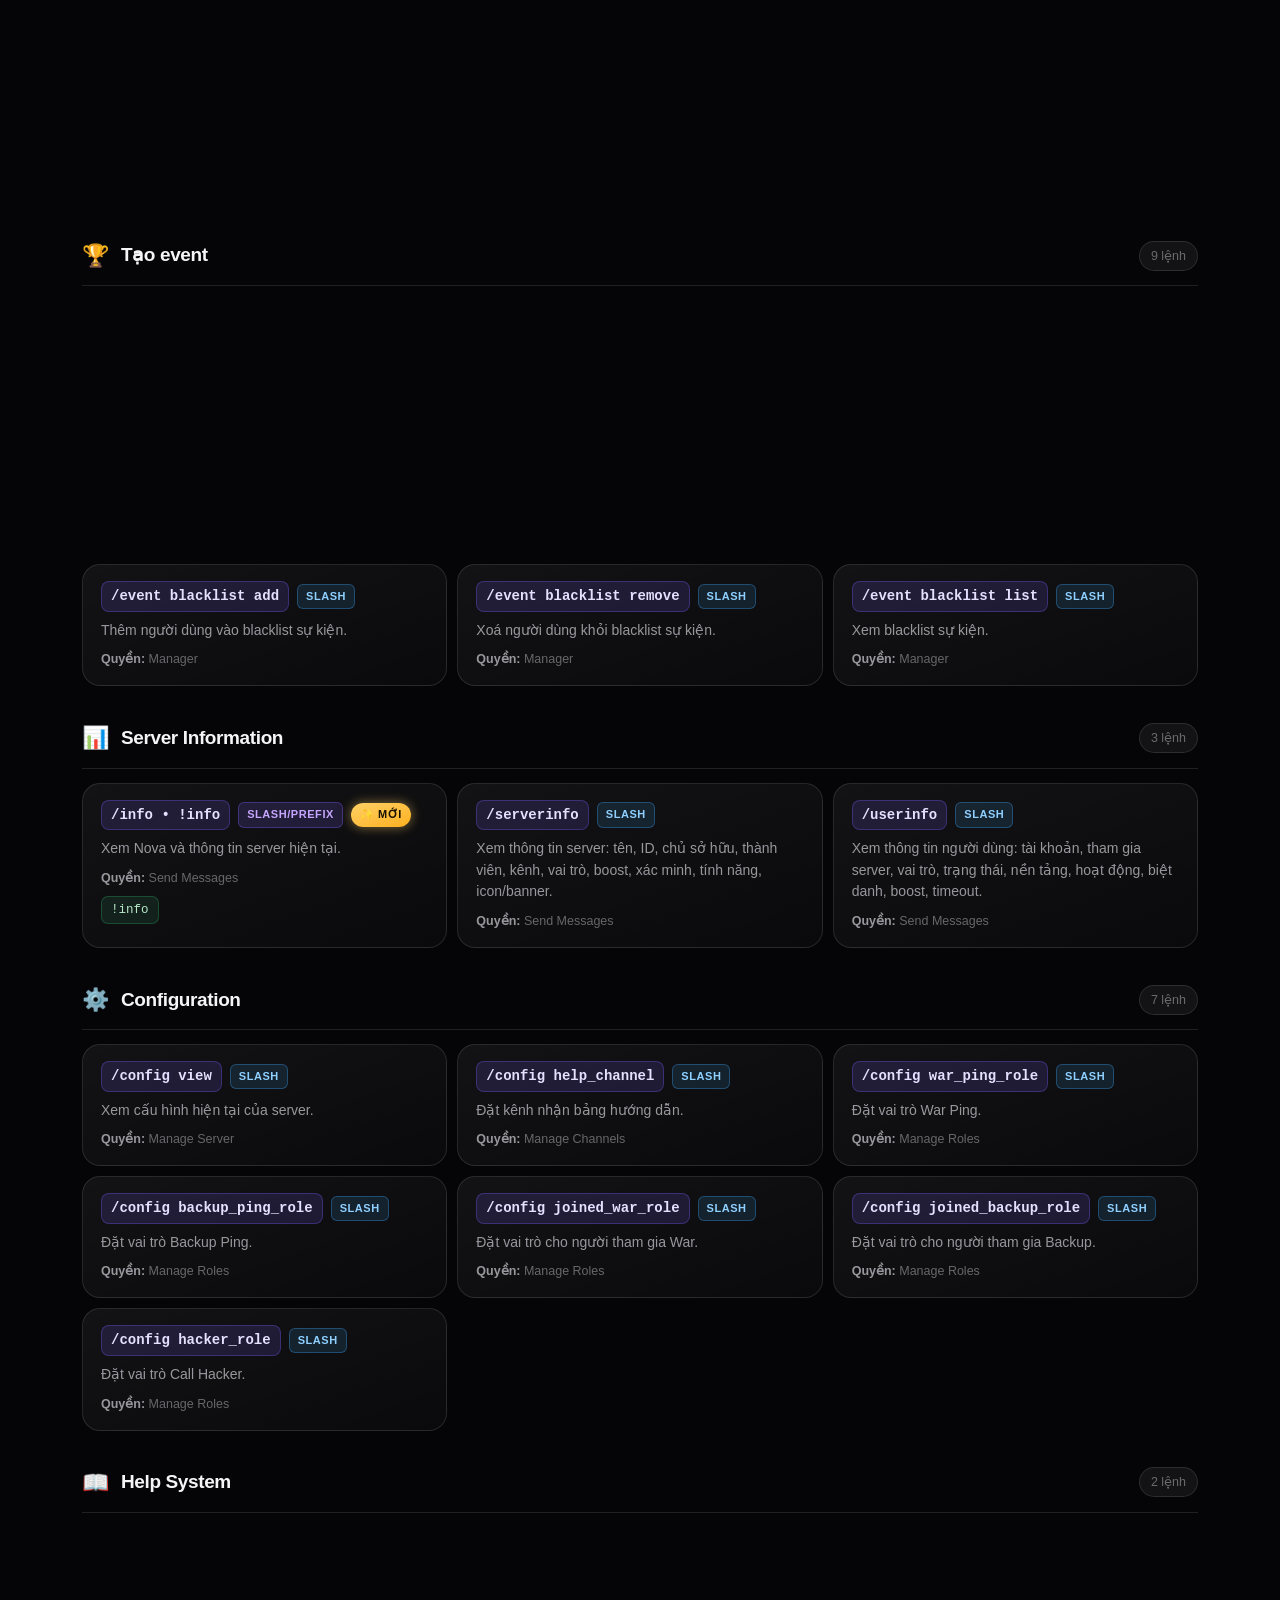
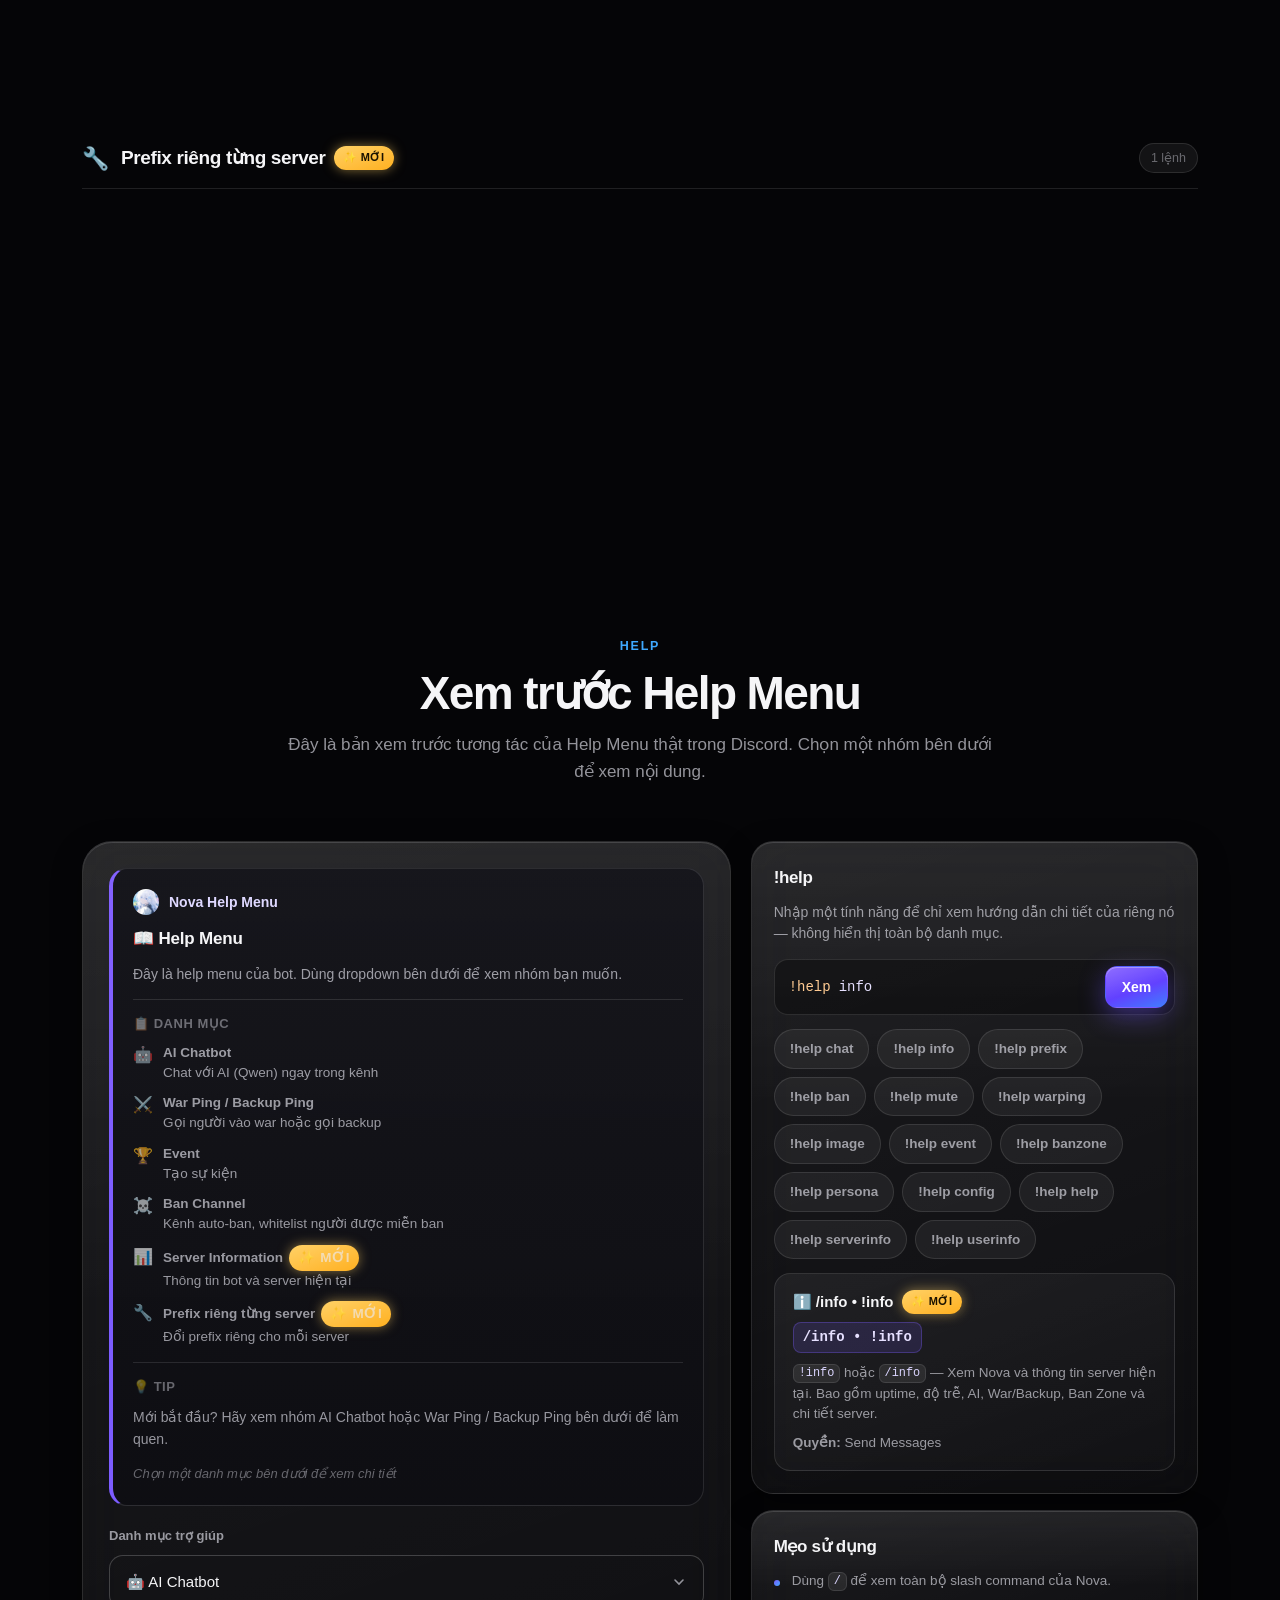
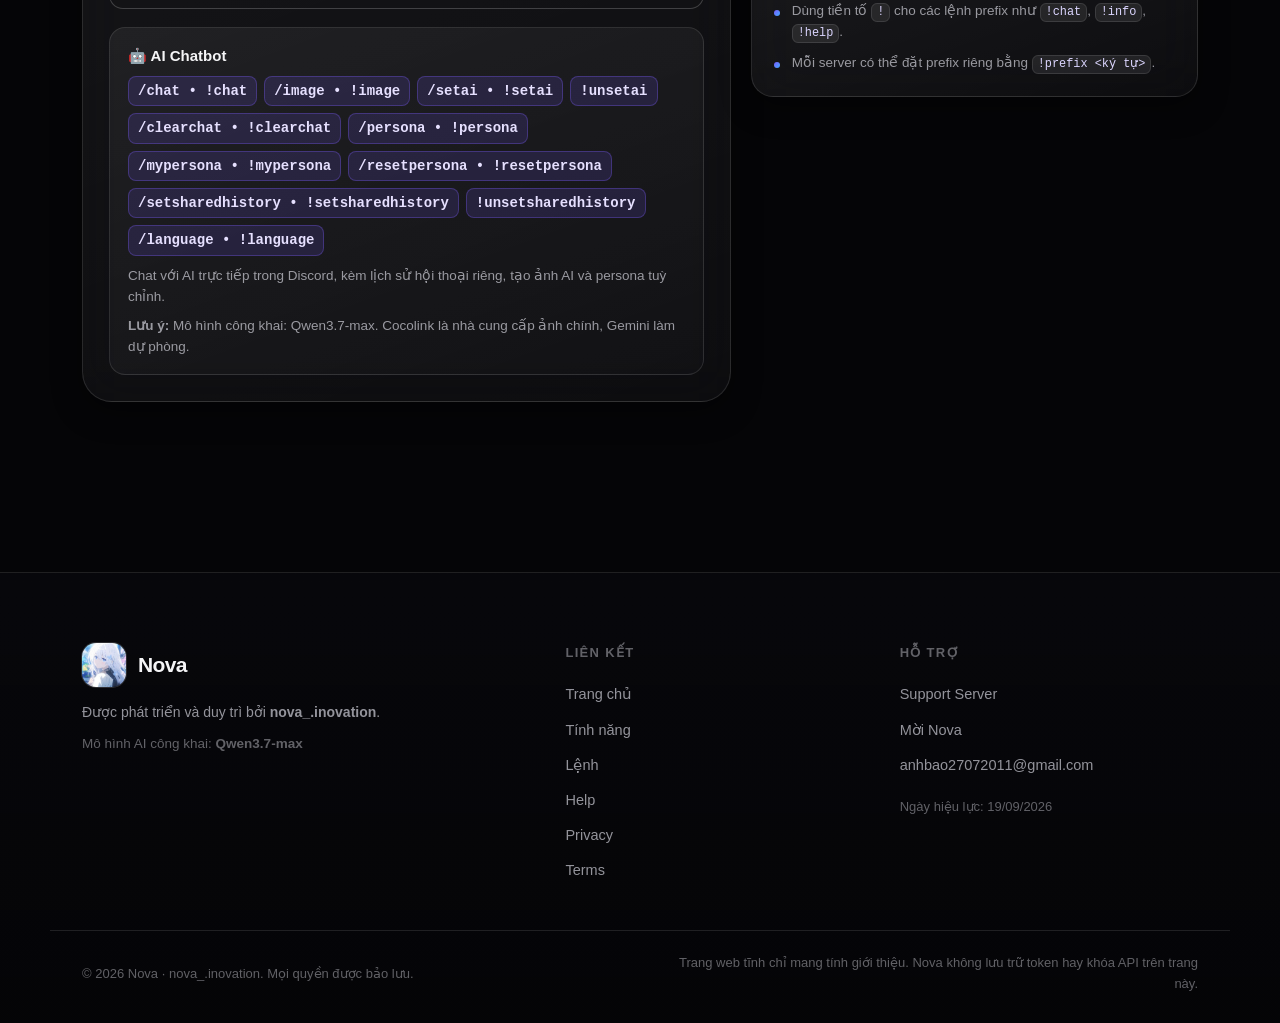
==== commit f3f7f0f9: "Update index.html" ====
--- a/index.html
+++ b/index.html
@@ -31,7 +31,7 @@
 
 <a class="skip-link" href="#main" data-i18n="a11y.skip">Chuyển tới nội dung</a>
 
-<!-- ================= UPDATE LOG MODAL ================= -->
+<!-- ================= UPDATE LOG MODAL (auto-opens) ================= -->
 <div class="modal modal-update" id="updateModal" role="dialog" aria-modal="true" aria-labelledby="updateTitle" hidden>
   <div class="modal-backdrop" data-close-update></div>
   <div class="modal-panel glass modal-panel-update" role="document" tabindex="-1">
@@ -60,11 +60,6 @@
     </nav>
 
     <div class="nav-actions">
-      <button type="button" class="btn btn-updates" id="updatesBtn" data-i18n="nav.updates" aria-label="Open Update Log">
-        <span class="updates-dot" aria-hidden="true"></span>
-        <span data-i18n="nav.updatesLabel">Updates</span>
-      </button>
-
       <div class="seg" id="langSwitch" role="group" aria-label="Language / Ngôn ngữ">
         <span class="seg-thumb" aria-hidden="true"></span>
         <button type="button" class="seg-btn" data-lang="vi" aria-pressed="true">VI</button>
@@ -93,7 +88,6 @@
     <a href="index.html#help" data-i18n="nav.help">Help</a>
     <a href="privacy-policy.html" data-i18n="nav.privacy">Privacy</a>
     <a href="terms-of-service.html" data-i18n="nav.terms">Terms</a>
-    <button type="button" class="mm-link" id="mobileUpdatesBtn" data-i18n="nav.updatesLabel">Updates</button>
   </nav>
   <a class="btn btn-primary btn-block"
      href="https://discord.com/oauth2/authorize?client_id=1532745879944036523"
@@ -105,21 +99,18 @@
 
 <main id="main">
 
-  <!-- ================= HERO ================= -->
   <section class="hero" id="home">
     <div class="container hero-inner">
       <div class="hero-avatar-wrap">
         <span class="hero-glow" aria-hidden="true"></span>
         <img class="hero-avatar" src="assets/avatar.png" alt="Nova Discord bot avatar" data-avatar>
       </div>
-
       <span class="pill" data-i18n="hero.badge">AI Discord Bot · Qwen3.7-max</span>
       <h1 class="hero-title">Nova</h1>
       <p class="hero-sub" data-i18n="hero.sub">
-        Bot Discord thông minh cho AI, kiểm duyệt, điều phối War/Backup, sự kiện, bảo vệ Ban Zone,
-        thông tin server và các công cụ riêng cho từng server.
+        Bot Discord thông minh cho AI chat, tạo ảnh AI, kiểm duyệt, điều phối War/Backup,
+        sự kiện, bảo vệ Ban Zone, thông tin server và các công cụ riêng cho từng server.
       </p>
-
       <div class="hero-actions">
         <a class="btn btn-primary"
            href="https://discord.com/oauth2/authorize?client_id=1532745879944036523"
@@ -129,7 +120,6 @@
            target="_blank" rel="noopener" data-i18n="hero.support">Tham gia Support Server</a>
         <a class="btn btn-ghost" href="#features" data-i18n="hero.explore">Khám phá tính năng</a>
       </div>
-
       <ul class="hero-stats">
         <li><strong>Qwen3.7-max</strong><span data-i18n="hero.stat1l">Mô hình AI công khai</span></li>
         <li><strong>nova_.inovation</strong><span data-i18n="hero.stat2l">Chủ sở hữu bot</span></li>
@@ -139,7 +129,6 @@
     </div>
   </section>
 
-  <!-- ================= FEATURES ================= -->
   <section class="section" id="features">
     <div class="container">
       <header class="section-head">
@@ -151,7 +140,6 @@
     </div>
   </section>
 
-  <!-- ================= COMMANDS ================= -->
   <section class="section" id="commands">
     <div class="container">
       <header class="section-head">
@@ -159,7 +147,6 @@
         <h2 data-i18n="commands.title">Tìm kiếm lệnh</h2>
         <p data-i18n="commands.sub">Tìm theo tên lệnh, mô tả, quyền hoặc nhóm tính năng. Mỗi lệnh có cả slash và prefix chỉ hiển thị một dòng duy nhất.</p>
       </header>
-
       <div class="search-bar glass">
         <svg class="search-icon" viewBox="0 0 24 24" aria-hidden="true">
           <circle cx="11" cy="11" r="7"></circle><path d="M20 20l-3.5-3.5"></path>
@@ -168,15 +155,12 @@
                data-i18n-placeholder="commands.search" placeholder="Tìm lệnh, tính năng, quyền… (ví dụ: info, prefix, chat)">
         <button type="button" class="search-clear" id="searchClear" hidden aria-label="Clear search">×</button>
       </div>
-
       <div class="chips" id="categoryChips" role="tablist" aria-label="Command categories"></div>
-
       <div class="command-groups" id="commandGroups"></div>
       <div class="search-results" id="searchResults" hidden></div>
     </div>
   </section>
 
-  <!-- ================= HELP PREVIEW ================= -->
   <section class="section" id="help">
     <div class="container">
       <header class="section-head">
@@ -184,7 +168,6 @@
         <h2 data-i18n="help.title">Xem trước Help Menu</h2>
         <p data-i18n="help.sub">Đây là bản xem trước tương tác của Help Menu thật trong Discord. Chọn một nhóm bên dưới để xem nội dung.</p>
       </header>
-
       <div class="help-layout">
         <div class="discord-preview glass" id="helpPreview">
           <div class="dc-embed">
@@ -202,15 +185,12 @@
             <p class="dc-text" data-i18n="help.tip">Mới bắt đầu? Hãy xem nhóm AI Chatbot hoặc War Ping / Backup Ping bên dưới để làm quen.</p>
             <p class="dc-footer" data-i18n="help.pick">Chọn một danh mục bên dưới để xem chi tiết</p>
           </div>
-
           <label class="dc-select-label" for="helpSelect" data-i18n="help.selectLabel">Danh mục trợ giúp</label>
           <select class="dc-select" id="helpSelect">
             <option value="" data-i18n="help.selectPlaceholder">Chọn một mục</option>
           </select>
-
           <div class="help-output" id="helpOutput"></div>
         </div>
-
         <aside class="help-side">
           <div class="glass panel">
             <h3 data-i18n="help.cmdTitle">!help &lt;feature&gt;</h3>
@@ -223,7 +203,6 @@
             <div class="chips chips-sm" id="helpChips"></div>
             <div class="help-feature-output" id="helpFeatureOutput"></div>
           </div>
-
           <div class="glass panel">
             <h3 data-i18n="help.tipsTitle">Mẹo sử dụng</h3>
             <ul class="tip-list">
@@ -239,7 +218,6 @@
 
 </main>
 
-<!-- ================= FOOTER ================= -->
 <footer class="footer">
   <div class="container footer-grid">
     <div class="footer-brand">
@@ -250,7 +228,6 @@
       <p data-i18n="footer.owned">Được phát triển và duy trì bởi <strong>nova_.inovation</strong>.</p>
       <p class="footer-ai"><span data-i18n="footer.model">Mô hình AI công khai</span>: <strong>Qwen3.7-max</strong></p>
     </div>
-
     <nav class="footer-col" aria-label="Footer navigation">
       <h4 data-i18n="footer.links">Liên kết</h4>
       <a href="index.html#home" data-i18n="nav.home">Trang chủ</a>
@@ -259,9 +236,7 @@
       <a href="index.html#help" data-i18n="nav.help">Help</a>
       <a href="privacy-policy.html" data-i18n="nav.privacy">Privacy</a>
       <a href="terms-of-service.html" data-i18n="nav.terms">Terms</a>
-      <button type="button" class="footer-link-btn" data-open-updates data-i18n="nav.updatesLabel">Updates</button>
     </nav>
-
     <div class="footer-col">
       <h4 data-i18n="footer.supportTitle">Hỗ trợ</h4>
       <a href="https://discord.gg/qkyu3G6WMa" target="_blank" rel="noopener" data-i18n="footer.supportLink">Support Server</a>
@@ -270,14 +245,12 @@
       <p class="footer-date"><span data-i18n="footer.effective">Ngày hiệu lực</span>: 19/09/2026</p>
     </div>
   </div>
-
   <div class="container footer-bottom">
     <p>© <span id="year">2026</span> Nova · nova_.inovation. <span data-i18n="footer.rights">Mọi quyền được bảo lưu.</span></p>
     <p class="footer-note" data-i18n="footer.note">Trang web tĩnh chỉ mang tính giới thiệu. Nova không lưu trữ token hay khóa API trên trang này.</p>
   </div>
 </footer>
 
-<!-- ================= FEATURE MODAL ================= -->
 <div class="modal" id="modal" role="dialog" aria-modal="true" aria-labelledby="modalTitle" hidden>
   <div class="modal-backdrop" data-close-modal></div>
   <div class="modal-panel glass" role="document" tabindex="-1">
--- a/style.css
+++ b/style.css
@@ -1,1664 +1,689 @@
-/* ============================================
-   Nova — iOS 27 Liquid Glass Design System
-   ============================================ */
-
-/* ---------- CSS Variables ---------- */
-:root {
-    /* Colors */
-    --bg-deep: #0a0a0f;
-    --bg-mid: #12121a;
-    --accent: #5865F2;
-    --accent-soft: rgba(88, 101, 242, 0.35);
-    --accent-glow: rgba(88, 101, 242, 0.25);
-    --accent-2: #8b5cf6;
-    --text-primary: rgba(255, 255, 255, 0.95);
-    --text-secondary: rgba(255, 255, 255, 0.7);
-    --text-tertiary: rgba(255, 255, 255, 0.5);
-    --text-muted: rgba(255, 255, 255, 0.35);
-    --glass-bg: rgba(255, 255, 255, 0.06);
-    --glass-bg-strong: rgba(255, 255, 255, 0.09);
-    --glass-bg-darker: rgba(255, 255, 255, 0.035);
-    --glass-bg-hover: rgba(255, 255, 255, 0.1);
-    --glass-border: rgba(255, 255, 255, 0.14);
-    --glass-border-strong: rgba(255, 255, 255, 0.2);
-    --glass-border-hover: rgba(255, 255, 255, 0.22);
-    --glass-shadow: 0 20px 70px rgba(0, 0, 0, 0.35);
-    --glass-shadow-soft: 0 10px 40px rgba(0, 0, 0, 0.25);
-    --glass-shadow-lg: 0 30px 90px rgba(0, 0, 0, 0.5);
-    --inner-highlight: inset 0 1px 0 rgba(255, 255, 255, 0.12);
-    --inner-highlight-strong: inset 0 1px 0 rgba(255, 255, 255, 0.18);
-    --danger: #ef4444;
-    --success: #22c55e;
-    --warning: #eab308;
-
-    /* Typography */
-    --font-primary: -apple-system, BlinkMacSystemFont, 'SF Pro Display', 'SF Pro Text', 'Helvetica Neue', Arial, sans-serif;
-    --font-mono: 'SF Mono', ui-monospace, Menlo, Consolas, 'Liberation Mono', monospace;
-    --fs-hero: clamp(2.5rem, 8vw, 5rem);
-    --fs-h1: clamp(2rem, 5vw, 3.25rem);
-    --fs-h2: clamp(1.5rem, 4vw, 2.25rem);
-    --fs-h3: clamp(1.1rem, 2.5vw, 1.35rem);
-    --fs-h4: 1.05rem;
-    --fs-body: clamp(0.95rem, 1.8vw, 1.05rem);
-    --fs-small: 0.875rem;
-    --fs-caption: 0.75rem;
-
-    /* Spacing */
-    --section-padding: clamp(4rem, 10vw, 7rem);
-    --container-max: 1200px;
-    --radius-lg: 28px;
-    --radius-md: 20px;
-    --radius-sm: 14px;
-    --radius-xs: 10px;
-    --radius-pill: 999px;
-
-    /* Motion */
-    --spring: cubic-bezier(0.34, 1.56, 0.64, 1);
-    --spring-soft: cubic-bezier(0.22, 1.2, 0.36, 1);
-    --ease-out: cubic-bezier(0.16, 1, 0.3, 1);
-    --ease-in-out: cubic-bezier(0.65, 0, 0.35, 1);
-    --duration-fast: 180ms;
-    --duration-normal: 320ms;
-    --duration-slow: 520ms;
-}
-
-/* ---------- Reset & Base ---------- */
-*, *::before, *::after {
-    box-sizing: border-box;
-    margin: 0;
-    padding: 0;
-}
-
-html {
-    scroll-behavior: smooth;
-    -webkit-text-size-adjust: 100%;
-}
-
-body {
-    font-family: var(--font-primary);
-    font-size: var(--fs-body);
-    color: var(--text-primary);
-    background: var(--bg-deep);
-    line-height: 1.6;
-    -webkit-font-smoothing: antialiased;
-    -moz-osx-font-smoothing: grayscale;
-    overflow-x: hidden;
-    min-height: 100vh;
-    padding-top: env(safe-area-inset-top);
-    padding-bottom: env(safe-area-inset-bottom);
-}
-
-body.page-transitioning {
-    opacity: 0;
-    filter: blur(8px);
-    transform: scale(0.98);
-    transition: opacity 280ms var(--ease-in-out),
-                filter 280ms var(--ease-in-out),
-                transform 280ms var(--ease-in-out);
-}
-
-body.page-entering {
-    animation: pageEnter 420ms var(--ease-out) both;
-}
-
-@keyframes pageEnter {
-    from { opacity: 0; filter: blur(10px); transform: scale(0.985); }
-    to { opacity: 1; filter: blur(0); transform: scale(1); }
-}
-
-body.modal-open {
-    overflow: hidden;
-}
-
-a {
-    color: inherit;
-    text-decoration: none;
-}
-
-img {
-    max-width: 100%;
-    display: block;
-}
-
-button {
-    font-family: inherit;
-    cursor: pointer;
-    border: none;
-    background: none;
-    color: inherit;
-}
-
-ul, ol { list-style: none; }
-
-/* ---------- Background Ambient Lighting ---------- */
-.bg-ambient {
-    position: fixed;
-    inset: 0;
-    z-index: -2;
-    background:
-        radial-gradient(ellipse at 20% 10%, rgba(88, 101, 242, 0.18) 0%, transparent 55%),
-        radial-gradient(ellipse at 80% 90%, rgba(139, 92, 246, 0.15) 0%, transparent 50%),
-        radial-gradient(ellipse at 50% 50%, rgba(88, 101, 242, 0.06) 0%, transparent 70%),
-        linear-gradient(180deg, #0a0a0f 0%, #0d0d14 50%, #0a0a0f 100%);
-    overflow: hidden;
-}
-
-.blob {
-    position: absolute;
-    border-radius: 50%;
-    filter: blur(100px);
-    opacity: 0.5;
-    will-change: transform;
-}
-
-.blob-1 {
-    width: 600px; height: 600px;
-    background: radial-gradient(circle, rgba(88, 101, 242, 0.45) 0%, transparent 70%);
-    top: -150px; left: -150px;
-    animation: blobFloat1 28s ease-in-out infinite;
-}
-.blob-2 {
-    width: 500px; height: 500px;
-    background: radial-gradient(circle, rgba(139, 92, 246, 0.4) 0%, transparent 70%);
-    top: 40%; right: -120px;
-    animation: blobFloat2 32s ease-in-out infinite;
-}
-.blob-3 {
-    width: 450px; height: 450px;
-    background: radial-gradient(circle, rgba(88, 101, 242, 0.25) 0%, transparent 70%);
-    bottom: -100px; left: 30%;
-    animation: blobFloat3 36s ease-in-out infinite;
-}
-
-@keyframes blobFloat1 {
-    0%, 100% { transform: translate(0, 0) scale(1); }
-    33% { transform: translate(60px, 40px) scale(1.08); }
-    66% { transform: translate(-30px, 80px) scale(0.95); }
-}
-@keyframes blobFloat2 {
-    0%, 100% { transform: translate(0, 0) scale(1); }
-    33% { transform: translate(-50px, -60px) scale(1.05); }
-    66% { transform: translate(40px, 30px) scale(0.92); }
-}
-@keyframes blobFloat3 {
-    0%, 100% { transform: translate(0, 0) scale(1); }
-    33% { transform: translate(80px, -40px) scale(0.95); }
-    66% { transform: translate(-60px, -70px) scale(1.08); }
-}
-
-/* ---------- Liquid Glass Utility ---------- */
-.glass {
-    background: var(--glass-bg);
-    backdrop-filter: blur(30px) saturate(180%);
-    -webkit-backdrop-filter: blur(30px) saturate(180%);
-    border: 1px solid var(--glass-border);
-    box-shadow: var(--glass-shadow), var(--inner-highlight);
-}
-.glass-strong {
-    background: var(--glass-bg-strong);
-    backdrop-filter: blur(40px) saturate(200%);
-    -webkit-backdrop-filter: blur(40px) saturate(200%);
-    border: 1px solid var(--glass-border-strong);
-    box-shadow: var(--glass-shadow), var(--inner-highlight-strong);
-}
-.glass-soft {
-    background: var(--glass-bg-darker);
-    backdrop-filter: blur(20px) saturate(160%);
-    -webkit-backdrop-filter: blur(20px) saturate(160%);
-    border: 1px solid rgba(255, 255, 255, 0.08);
-    box-shadow: var(--glass-shadow-soft), var(--inner-highlight);
-}
-
-/* ---------- Container ---------- */
-.container {
-    max-width: var(--container-max);
-    margin: 0 auto;
-    padding: 0 clamp(1rem, 4vw, 2rem);
-}
-
-/* ---------- Navbar ---------- */
-.navbar {
-    position: sticky;
-    top: calc(16px + env(safe-area-inset-top));
-    z-index: 1000;
-    margin: 0 auto;
-    max-width: var(--container-max);
-    padding: 0 clamp(0.5rem, 2vw, 1rem);
-    transition: transform var(--duration-normal) var(--spring),
-                backdrop-filter var(--duration-normal) var(--ease-out);
-}
-
-.navbar-inner {
-    display: flex;
-    align-items: center;
-    justify-content: space-between;
-    gap: 0.75rem;
-    padding: 0.6rem 0.75rem 0.6rem 1rem;
-    border-radius: var(--radius-pill);
-    background: rgba(255, 255, 255, 0.05);
-    backdrop-filter: blur(28px) saturate(180%);
-    -webkit-backdrop-filter: blur(28px) saturate(180%);
-    border: 1px solid rgba(255, 255, 255, 0.12);
-    box-shadow: 0 8px 32px rgba(0, 0, 0, 0.3), inset 0 1px 0 rgba(255, 255, 255, 0.12);
-    transition: all var(--duration-normal) var(--spring);
-}
-
-.navbar.scrolled .navbar-inner {
-    background: rgba(255, 255, 255, 0.07);
-    backdrop-filter: blur(40px) saturate(200%);
-    -webkit-backdrop-filter: blur(40px) saturate(200%);
-    border-color: rgba(255, 255, 255, 0.16);
-}
-.navbar.scrolled { transform: scale(0.97); }
-
-.nav-brand {
-    display: flex;
-    align-items: center;
-    gap: 0.5rem;
-    font-weight: 600;
-    font-size: 1rem;
-    letter-spacing: -0.01em;
-    flex-shrink: 0;
-}
-.nav-brand-avatar {
-    width: 28px; height: 28px;
-    border-radius: 9px;
-    background: linear-gradient(135deg, var(--accent), var(--accent-2));
-    display: flex; align-items: center; justify-content: center;
-    font-weight: 700; font-size: 0.8rem; color: #fff;
-    border: 1px solid rgba(255, 255, 255, 0.2);
-    overflow: hidden;
-    flex-shrink: 0;
-}
-.nav-brand-avatar img { width: 100%; height: 100%; object-fit: cover; }
-
-.nav-links {
-    display: flex;
-    align-items: center;
-    gap: 0.1rem;
-    list-style: none;
-    flex: 1;
-    justify-content: center;
-    overflow-x: auto;
-    scrollbar-width: none;
-}
-.nav-links::-webkit-scrollbar { display: none; }
-
-.nav-links a {
-    padding: 0.45rem 0.65rem;
-    border-radius: var(--radius-pill);
-    font-size: var(--fs-caption);
-    font-weight: 500;
-    color: var(--text-secondary);
-    white-space: nowrap;
-    transition: all var(--duration-fast) var(--ease-out);
-}
-.nav-links a:hover, .nav-links a:focus-visible {
-    color: var(--text-primary);
-    background: rgba(255, 255, 255, 0.08);
-    outline: none;
-}
-.nav-links a:focus-visible { box-shadow: 0 0 0 2px var(--accent-soft); }
-.nav-links a.active {
-    color: var(--text-primary);
-    background: rgba(255, 255, 255, 0.1);
-}
-
-.nav-actions {
-    display: flex;
-    align-items: center;
-    gap: 0.5rem;
-    flex-shrink: 0;
-}
-
-.nav-invite {
-    display: inline-flex;
-    align-items: center;
-    padding: 0.45rem 0.85rem;
-    border-radius: var(--radius-pill);
-    background: var(--accent);
-    color: #fff;
-    font-size: var(--fs-caption);
-    font-weight: 600;
-    transition: all var(--duration-fast) var(--spring);
-    box-shadow: 0 4px 14px var(--accent-glow);
-    white-space: nowrap;
-}
-.nav-invite:hover {
-    transform: translateY(-1px);
-    box-shadow: 0 6px 20px var(--accent-glow);
-    filter: brightness(1.08);
-}
-.nav-invite:active { transform: scale(0.97); }
-.nav-invite:focus-visible {
-    outline: none;
-    box-shadow: 0 0 0 3px var(--accent-soft), 0 4px 14px var(--accent-glow);
-}
-
-/* ---------- Language Switch ---------- */
-.lang-switch {
-    position: relative;
-    display: inline-flex;
-    padding: 3px;
-    border-radius: var(--radius-pill);
-    background: rgba(255, 255, 255, 0.06);
-    backdrop-filter: blur(20px) saturate(180%);
-    -webkit-backdrop-filter: blur(20px) saturate(180%);
-    border: 1px solid rgba(255, 255, 255, 0.12);
-    box-shadow: inset 0 1px 0 rgba(255, 255, 255, 0.08), 0 2px 8px rgba(0, 0, 0, 0.2);
-    flex-shrink: 0;
-}
-.lang-switch-thumb {
-    position: absolute;
-    top: 3px; left: 3px;
-    height: calc(100% - 6px);
-    width: calc(50% - 3px);
-    border-radius: var(--radius-pill);
-    background: linear-gradient(135deg, rgba(255, 255, 255, 0.18), rgba(255, 255, 255, 0.08));
-    backdrop-filter: blur(10px);
-    -webkit-backdrop-filter: blur(10px);
-    border: 1px solid rgba(255, 255, 255, 0.22);
-    box-shadow: 0 2px 10px rgba(0, 0, 0, 0.25), inset 0 1px 0 rgba(255, 255, 255, 0.25);
-    transition: transform 400ms var(--spring), box-shadow 400ms var(--ease-out);
-    z-index: 1;
-}
-.lang-switch.en .lang-switch-thumb { transform: translateX(100%); }
-
-.lang-btn {
-    position: relative; z-index: 2;
-    display: inline-flex; align-items: center; gap: 0.3rem;
-    padding: 0.3rem 0.6rem;
-    font-size: 0.7rem; font-weight: 600;
-    color: var(--text-tertiary);
-    border-radius: var(--radius-pill);
-    transition: color var(--duration-normal) var(--ease-out);
-    min-width: 48px; justify-content: center;
-}
-.lang-switch.vi .lang-btn[data-lang="vi"],
-.lang-switch.en .lang-btn[data-lang="en"] { color: var(--text-primary); }
-.lang-btn:focus-visible { outline: none; box-shadow: 0 0 0 2px var(--accent-soft); }
-.lang-flag { font-size: 0.8rem; line-height: 1; }
-
-/* ---------- Mobile Menu ---------- */
-.mobile-menu-btn {
-    display: none;
-    width: 38px; height: 38px;
-    border-radius: 50%;
-    align-items: center; justify-content: center;
-    background: rgba(255, 255, 255, 0.06);
-    border: 1px solid rgba(255, 255, 255, 0.12);
-    backdrop-filter: blur(10px);
-    -webkit-backdrop-filter: blur(10px);
-    transition: all var(--duration-fast) var(--spring);
-    flex-shrink: 0;
-}
-.mobile-menu-btn:hover, .mobile-menu-btn:focus-visible {
-    background: rgba(255, 255, 255, 0.1);
-    outline: none;
-}
-.mobile-menu-btn:active { transform: scale(0.95); }
-.mobile-menu-btn span {
-    display: block; width: 18px; height: 2px;
-    background: var(--text-primary);
-    border-radius: 2px; position: relative;
-    transition: all var(--duration-normal) var(--spring);
-}
-.mobile-menu-btn span::before, .mobile-menu-btn span::after {
-    content: ''; position: absolute; left: 0;
-    width: 18px; height: 2px;
-    background: var(--text-primary); border-radius: 2px;
-    transition: all var(--duration-normal) var(--spring);
-}
-.mobile-menu-btn span::before { top: -6px; }
-.mobile-menu-btn span::after { top: 6px; }
-.mobile-menu-btn.open span { background: transparent; }
-.mobile-menu-btn.open span::before { top: 0; transform: rotate(45deg); }
-.mobile-menu-btn.open span::after { top: 0; transform: rotate(-45deg); }
-
-.mobile-overlay {
-    display: none; position: fixed; inset: 0;
-    background: rgba(0, 0, 0, 0.4);
-    backdrop-filter: blur(4px);
-    -webkit-backdrop-filter: blur(4px);
-    z-index: 998; opacity: 0;
-    transition: opacity var(--duration-normal) var(--ease-out);
-}
-.mobile-overlay.open { opacity: 1; }
-
-.mobile-menu {
-    display: none;
-    position: fixed;
-    top: calc(76px + env(safe-area-inset-top));
-    left: 50%;
-    transform: translateX(-50%) translateY(-20px) scale(0.96);
-    width: calc(100% - 2rem);
-    max-width: 420px;
-    max-height: calc(100vh - 100px - env(safe-area-inset-top) - env(safe-area-inset-bottom));
-    overflow-y: auto;
-    z-index: 999;
-    padding: 0.5rem;
-    border-radius: var(--radius-lg);
-    background: rgba(20, 20, 28, 0.88);
-    backdrop-filter: blur(40px) saturate(200%);
-    -webkit-backdrop-filter: blur(40px) saturate(200%);
-    border: 1px solid rgba(255, 255, 255, 0.14);
-    box-shadow: 0 25px 80px rgba(0, 0, 0, 0.5), inset 0 1px 0 rgba(255, 255, 255, 0.12);
-    opacity: 0; pointer-events: none;
-    transition: all var(--duration-normal) var(--spring);
-}
-.mobile-menu.open {
-    opacity: 1; transform: translateX(-50%) translateY(0) scale(1);
-    pointer-events: auto;
-}
-.mobile-menu a {
-    display: block;
-    padding: 0.75rem 1rem;
-    border-radius: var(--radius-sm);
-    font-size: 0.95rem; font-weight: 500;
-    color: var(--text-secondary);
-    transition: all var(--duration-fast) var(--ease-out);
-}
-.mobile-menu a:hover, .mobile-menu a:focus-visible {
-    background: rgba(255, 255, 255, 0.08);
-    color: var(--text-primary);
-    outline: none;
-}
-.mobile-menu .mobile-invite {
-    display: block; margin-top: 0.5rem;
-    padding: 0.85rem 1rem; border-radius: var(--radius-sm);
-    background: var(--accent); color: #fff;
-    text-align: center; font-weight: 600;
-    box-shadow: 0 4px 14px var(--accent-glow);
-}
-.mobile-menu-section {
-    padding: 0.5rem 1rem 0.25rem;
-    font-size: 0.65rem; font-weight: 600;
-    text-transform: uppercase; letter-spacing: 0.08em;
-    color: var(--text-muted);
-}
-
-/* ---------- Buttons ---------- */
-.btn {
-    display: inline-flex;
-    align-items: center; justify-content: center;
-    gap: 0.5rem;
-    padding: 0.8rem 1.4rem;
-    border-radius: var(--radius-pill);
-    font-size: var(--fs-small);
-    font-weight: 600; letter-spacing: -0.01em;
-    transition: all var(--duration-fast) var(--spring);
-    cursor: pointer; user-select: none;
-    -webkit-user-select: none;
-    white-space: nowrap;
-}
-.btn:active { transform: scale(0.97); }
-.btn:focus-visible { outline: none; box-shadow: 0 0 0 3px var(--accent-soft); }
-
-.btn-primary {
-    background: var(--accent); color: #fff;
-    box-shadow: 0 6px 20px var(--accent-glow);
-}
-.btn-primary:hover {
-    transform: translateY(-1px);
-    box-shadow: 0 8px 28px var(--accent-glow);
-    filter: brightness(1.08);
-}
-.btn-primary:active { transform: scale(0.97) translateY(0); }
-
-.btn-glass {
-    background: rgba(255, 255, 255, 0.08);
-    color: var(--text-primary);
-    border: 1px solid rgba(255, 255, 255, 0.16);
-    backdrop-filter: blur(10px);
-    -webkit-backdrop-filter: blur(10px);
-}
-.btn-glass:hover {
-    background: rgba(255, 255, 255, 0.12);
-    border-color: rgba(255, 255, 255, 0.22);
-    transform: translateY(-1px);
-}
-.btn-glass:active { transform: scale(0.97) translateY(0); }
-
-.btn-lg { padding: 1rem 1.75rem; font-size: 1rem; }
-.btn-sm { padding: 0.5rem 0.9rem; font-size: var(--fs-caption); }
-
-/* ---------- Hero Section ---------- */
-.hero {
-    padding: calc(var(--section-padding) * 0.7) 0 var(--section-padding);
-    text-align: center;
-    position: relative;
-}
-.hero-avatar-wrap {
-    position: relative;
-    display: inline-flex;
-    margin-bottom: 2rem;
-    animation: floatAvatar 6s ease-in-out infinite;
-}
-@keyframes floatAvatar {
-    0%, 100% { transform: translateY(0); }
-    50% { transform: translateY(-12px); }
-}
-.hero-avatar-glow {
-    position: absolute; inset: -24px;
-    border-radius: 50%;
-    background: radial-gradient(circle, var(--accent-glow) 0%, transparent 70%);
-    filter: blur(24px); z-index: -1;
-}
-.hero-avatar {
-    width: clamp(90px, 16vw, 130px);
-    height: clamp(90px, 16vw, 130px);
-    border-radius: 30px;
-    overflow: hidden;
-    background: linear-gradient(135deg, var(--accent), var(--accent-2));
-    display: flex; align-items: center; justify-content: center;
-    font-size: clamp(2.2rem, 5vw, 3.5rem);
-    font-weight: 700; color: #fff;
-    border: 1px solid rgba(255, 255, 255, 0.25);
-    box-shadow: 0 25px 60px rgba(88, 101, 242, 0.35), inset 0 1px 0 rgba(255, 255, 255, 0.3);
-    position: relative;
-}
-.hero-avatar::after {
-    content: ''; position: absolute;
-    top: 0; left: 0; right: 0; height: 50%;
-    background: linear-gradient(180deg, rgba(255, 255, 255, 0.22), transparent);
-    border-radius: 30px 30px 0 0;
-    pointer-events: none;
-}
-.hero-avatar img { width: 100%; height: 100%; object-fit: cover; }
-
-.hero-title {
-    font-size: var(--fs-hero);
-    font-weight: 700; letter-spacing: -0.03em; line-height: 1.05;
-    margin-bottom: 0.75rem;
-    background: linear-gradient(180deg, #fff 0%, rgba(255, 255, 255, 0.85) 100%);
-    -webkit-background-clip: text;
-    -webkit-text-fill-color: transparent;
-    background-clip: text;
-}
-.hero-subtitle {
-    font-size: clamp(1.1rem, 2.5vw, 1.5rem);
-    font-weight: 500; color: var(--text-secondary);
-    margin-bottom: 1rem; letter-spacing: -0.01em;
-}
-.hero-description {
-    font-size: var(--fs-body);
-    color: var(--text-tertiary);
-    max-width: 620px; margin: 0 auto 1.5rem;
-    line-height: 1.65;
-}
-.hero-features-grid {
-    display: flex; flex-wrap: wrap;
-    justify-content: center; gap: 0.4rem;
-    max-width: 640px; margin: 0 auto 2.25rem;
-}
-.hero-feature-pill {
-    display: inline-flex; align-items: center; gap: 0.35rem;
-    padding: 0.35rem 0.75rem;
-    border-radius: var(--radius-pill);
-    background: rgba(255, 255, 255, 0.05);
-    border: 1px solid rgba(255, 255, 255, 0.08);
-    backdrop-filter: blur(10px);
-    -webkit-backdrop-filter: blur(10px);
-    font-size: var(--fs-caption);
-    color: var(--text-secondary);
-    transition: all var(--duration-fast) var(--ease-out);
-}
-.hero-feature-pill:hover {
-    background: rgba(255, 255, 255, 0.09);
-    border-color: rgba(255, 255, 255, 0.14);
-    color: var(--text-primary);
-}
-.hero-cta {
-    display: flex; align-items: center; justify-content: center;
-    gap: 0.75rem; flex-wrap: wrap;
-}
-
-/* ---------- Section Headers ---------- */
-.section { padding: var(--section-padding) 0; }
-.section-header {
-    text-align: center;
-    margin-bottom: clamp(2rem, 5vw, 3.5rem);
-}
-.section-eyebrow {
-    display: inline-block;
-    font-size: var(--fs-caption); font-weight: 600;
-    text-transform: uppercase; letter-spacing: 0.08em;
-    color: var(--accent); margin-bottom: 0.75rem;
-}
-.section-title {
-    font-size: var(--fs-h1);
-    font-weight: 700; letter-spacing: -0.025em; line-height: 1.15;
-    margin-bottom: 0.75rem;
-}
-.section-subtitle {
-    font-size: var(--fs-body);
-    color: var(--text-tertiary);
-    max-width: 560px; margin: 0 auto;
-}
-
-/* ---------- Scroll Reveal ---------- */
-.reveal {
-    opacity: 0;
-    transform: translateY(30px);
-    filter: blur(10px);
-    transition: opacity 700ms var(--ease-out),
-                transform 700ms var(--ease-out),
-                filter 700ms var(--ease-out);
-    will-change: opacity, transform, filter;
-}
-.reveal.visible {
-    opacity: 1; transform: translateY(0); filter: blur(0);
-}
-
-/* ---------- Feature Category System ---------- */
-.features-layout {
-    display: grid;
-    grid-template-columns: 240px 1fr;
-    gap: 1.25rem;
-    align-items: start;
-}
-
-.categories-sidebar {
-    position: sticky;
-    top: calc(100px + env(safe-area-inset-top));
-    padding: 0.75rem;
-    border-radius: var(--radius-lg);
-    background: var(--glass-bg);
-    backdrop-filter: blur(30px) saturate(180%);
-    -webkit-backdrop-filter: blur(30px) saturate(180%);
-    border: 1px solid var(--glass-border);
-    box-shadow: var(--glass-shadow-soft), var(--inner-highlight);
-}
-.categories-title {
-    font-size: var(--fs-caption); font-weight: 600;
-    text-transform: uppercase; letter-spacing: 0.06em;
-    color: var(--text-muted);
-    padding: 0.5rem 0.6rem 0.6rem;
-}
-.category-btn {
-    width: 100%;
-    display: flex; align-items: center; gap: 0.6rem;
-    padding: 0.65rem 0.75rem;
-    border-radius: var(--radius-sm);
-    font-size: var(--fs-small); font-weight: 500;
-    color: var(--text-secondary);
-    text-align: left;
-    transition: all var(--duration-fast) var(--ease-out);
-    position: relative;
-}
-.category-btn:hover {
-    background: rgba(255, 255, 255, 0.06);
-    color: var(--text-primary);
-}
-.category-btn:focus-visible {
-    outline: none;
-    box-shadow: 0 0 0 2px var(--accent-soft);
-}
-.category-btn.active {
-    background: linear-gradient(135deg, rgba(88, 101, 242, 0.2), rgba(139, 92, 246, 0.12));
-    color: var(--text-primary);
-    border: 1px solid rgba(88, 101, 242, 0.25);
-    box-shadow: 0 2px 12px rgba(88, 101, 242, 0.15);
-}
-.category-btn .cat-icon {
-    width: 28px; height: 28px;
-    border-radius: 9px;
-    display: flex; align-items: center; justify-content: center;
-    font-size: 0.9rem;
-    background: rgba(255, 255, 255, 0.06);
-    border: 1px solid rgba(255, 255, 255, 0.08);
-    flex-shrink: 0;
-    transition: all var(--duration-fast) var(--ease-out);
-}
-.category-btn.active .cat-icon {
-    background: linear-gradient(135deg, rgba(88, 101, 242, 0.3), rgba(139, 92, 246, 0.2));
-    border-color: rgba(88, 101, 242, 0.3);
-}
-
-.category-panel {
-    padding: 1.75rem;
-    border-radius: var(--radius-lg);
-    background: var(--glass-bg);
-    backdrop-filter: blur(30px) saturate(180%);
-    -webkit-backdrop-filter: blur(30px) saturate(180%);
-    border: 1px solid var(--glass-border);
-    box-shadow: var(--glass-shadow-soft), var(--inner-highlight);
-    min-height: 400px;
-    animation: panelFadeIn 350ms var(--ease-out) both;
-}
-@keyframes panelFadeIn {
-    from { opacity: 0; transform: translateY(10px); }
-    to { opacity: 1; transform: translateY(0); }
-}
-.panel-header {
-    display: flex; align-items: center; gap: 1rem;
-    margin-bottom: 1.5rem;
-    padding-bottom: 1.25rem;
-    border-bottom: 1px solid rgba(255, 255, 255, 0.08);
-}
-.panel-icon {
-    width: 52px; height: 52px;
-    border-radius: 16px;
-    display: flex; align-items: center; justify-content: center;
-    font-size: 1.5rem;
-    background: linear-gradient(135deg, rgba(88, 101, 242, 0.25), rgba(139, 92, 246, 0.15));
-    border: 1px solid rgba(255, 255, 255, 0.12);
-}
-.panel-title {
-    font-size: var(--fs-h2);
-    font-weight: 700; letter-spacing: -0.02em;
-}
-.panel-desc {
-    font-size: var(--fs-small);
-    color: var(--text-tertiary);
-    margin-top: 0.2rem;
-}
-
-.features-grid {
-    display: grid;
-    grid-template-columns: repeat(auto-fit, minmax(260px, 1fr));
-    gap: 1rem;
-}
-.feature-card {
-    position: relative;
-    padding: 1.25rem;
-    border-radius: var(--radius-md);
-    background: rgba(255, 255, 255, 0.04);
-    border: 1px solid rgba(255, 255, 255, 0.08);
-    transition: all var(--duration-normal) var(--spring);
-    cursor: pointer;
-    text-align: left;
-    overflow: hidden;
-}
-.feature-card::before {
-    content: '';
-    position: absolute; top: 0; left: 0; right: 0; height: 1px;
-    background: linear-gradient(90deg, transparent, rgba(255, 255, 255, 0.15), transparent);
-    opacity: 0;
-    transition: opacity var(--duration-normal) var(--ease-out);
-}
-.feature-card:hover {
-    background: rgba(255, 255, 255, 0.07);
-    border-color: rgba(255, 255, 255, 0.16);
-    transform: translateY(-4px);
-    box-shadow: 0 16px 48px rgba(0, 0, 0, 0.3);
-}
-.feature-card:hover::before { opacity: 1; }
-.feature-card:focus-visible {
-    outline: none;
-    box-shadow: 0 0 0 3px var(--accent-soft);
-}
-.feature-card-title {
-    font-size: var(--fs-h4);
-    font-weight: 600; letter-spacing: -0.01em;
-    margin-bottom: 0.35rem;
-    display: flex; align-items: center; gap: 0.5rem;
-    padding-right: 1.5rem;
-}
-.feature-card-desc {
-    font-size: var(--fs-small);
-    color: var(--text-secondary);
-    line-height: 1.5;
-    margin-bottom: 0.75rem;
-}
-.feature-card-commands {
-    display: flex; flex-wrap: wrap; gap: 0.35rem;
-}
-.cmd-pill {
-    display: inline-flex; align-items: center;
-    padding: 0.2rem 0.55rem;
-    border-radius: 8px;
-    background: rgba(88, 101, 242, 0.12);
-    border: 1px solid rgba(88, 101, 242, 0.22);
-    font-size: 0.72rem; font-weight: 600;
-    font-family: var(--font-mono);
-    color: #c7d2fe;
-    white-space: nowrap;
-}
-.cmd-pill.muted {
-    background: rgba(255, 255, 255, 0.06);
-    border-color: rgba(255, 255, 255, 0.1);
-    color: var(--text-secondary);
-}
-.feature-card-arrow {
-    position: absolute; top: 1.25rem; right: 1.25rem;
-    color: var(--text-muted);
-    font-size: 1rem;
-    transition: all var(--duration-fast) var(--ease-out);
-}
-.feature-card:hover .feature-card-arrow {
-    color: var(--accent);
-    transform: translateX(3px);
-}
-
-.feature-info {
-    display: flex; flex-wrap: wrap; gap: 0.35rem;
-    margin-top: 0.75rem;
-    padding-top: 0.75rem;
-    border-top: 1px solid rgba(255, 255, 255, 0.06);
-}
-.info-tag {
-    display: inline-flex; align-items: center; gap: 0.3rem;
-    padding: 0.18rem 0.5rem;
-    border-radius: 6px;
-    font-size: 0.68rem; font-weight: 500;
-}
-.info-tag.permission {
-    background: rgba(234, 179, 8, 0.12);
-    border: 1px solid rgba(234, 179, 8, 0.2);
-    color: #fde68a;
-}
-.info-tag.note {
-    background: rgba(88, 101, 242, 0.1);
-    border: 1px solid rgba(88, 101, 242, 0.18);
-    color: #c7d2fe;
-}
-
-/* ---------- Modal ---------- */
-.modal-overlay {
-    position: fixed; inset: 0;
-    background: rgba(0, 0, 0, 0.55);
-    backdrop-filter: blur(8px);
-    -webkit-backdrop-filter: blur(8px);
-    z-index: 2000;
-    display: flex; align-items: center; justify-content: center;
-    padding: 1rem;
-    opacity: 0; pointer-events: none;
-    transition: opacity var(--duration-normal) var(--ease-out);
-}
-.modal-overlay.open {
-    opacity: 1; pointer-events: auto;
-}
-.modal {
-    width: 100%; max-width: 640px;
-    max-height: calc(100vh - 2rem - env(safe-area-inset-top) - env(safe-area-inset-bottom));
-    overflow-y: auto;
-    border-radius: var(--radius-lg);
-    background: rgba(22, 22, 32, 0.92);
-    backdrop-filter: blur(40px) saturate(200%);
-    -webkit-backdrop-filter: blur(40px) saturate(200%);
-    border: 1px solid rgba(255, 255, 255, 0.14);
-    box-shadow: var(--glass-shadow-lg), var(--inner-highlight-strong);
-    transform: scale(0.94) translateY(20px);
-    transition: transform 380ms var(--spring);
-}
-.modal-overlay.open .modal {
-    transform: scale(1) translateY(0);
-}
-.modal-header {
-    display: flex; align-items: flex-start; justify-content: space-between;
-    gap: 1rem;
-    padding: 1.5rem 1.5rem 1rem;
-    border-bottom: 1px solid rgba(255, 255, 255, 0.08);
-    position: sticky; top: 0;
-    background: linear-gradient(180deg, rgba(22, 22, 32, 0.98), rgba(22, 22, 32, 0.92));
-    backdrop-filter: blur(20px);
-    -webkit-backdrop-filter: blur(20px);
-    z-index: 1;
-    border-radius: var(--radius-lg) var(--radius-lg) 0 0;
-}
-.modal-header-info { display: flex; align-items: flex-start; gap: 1rem; }
-.modal-icon {
-    width: 48px; height: 48px;
-    border-radius: 14px;
-    display: flex; align-items: center; justify-content: center;
-    font-size: 1.4rem;
-    background: linear-gradient(135deg, rgba(88, 101, 242, 0.25), rgba(139, 92, 246, 0.15));
-    border: 1px solid rgba(255, 255, 255, 0.12);
-    flex-shrink: 0;
-}
-.modal-title {
-    font-size: 1.3rem; font-weight: 700;
-    letter-spacing: -0.02em; margin-bottom: 0.2rem;
-}
-.modal-category {
-    font-size: var(--fs-caption);
-    color: var(--accent); font-weight: 500;
-}
-.modal-close {
-    width: 34px; height: 34px;
-    border-radius: 50%;
-    display: flex; align-items: center; justify-content: center;
-    background: rgba(255, 255, 255, 0.08);
-    border: 1px solid rgba(255, 255, 255, 0.1);
-    color: var(--text-secondary);
-    font-size: 1.1rem; line-height: 1;
-    transition: all var(--duration-fast) var(--ease-out);
-    flex-shrink: 0;
-}
-.modal-close:hover {
-    background: rgba(255, 255, 255, 0.14);
-    color: var(--text-primary);
-}
-.modal-close:focus-visible {
-    outline: none;
-    box-shadow: 0 0 0 2px var(--accent-soft);
-}
-.modal-body { padding: 1.5rem; }
-.modal-section { margin-bottom: 1.25rem; }
-.modal-section:last-child { margin-bottom: 0; }
-.modal-section-title {
-    font-size: var(--fs-caption); font-weight: 600;
-    text-transform: uppercase; letter-spacing: 0.06em;
-    color: var(--text-muted);
-    margin-bottom: 0.5rem;
-}
-.modal-section p {
-    font-size: var(--fs-small);
-    color: var(--text-secondary);
-    line-height: 1.6;
-}
-.modal-commands-list {
-    display: flex; flex-direction: column; gap: 0.4rem;
-}
-.modal-command-item {
-    display: flex; align-items: flex-start; gap: 0.75rem;
-    padding: 0.6rem 0.75rem;
-    border-radius: var(--radius-xs);
-    background: rgba(255, 255, 255, 0.04);
-    border: 1px solid rgba(255, 255, 255, 0.06);
-}
-.modal-command-name {
-    flex-shrink: 0;
-    padding: 0.2rem 0.5rem;
-    border-radius: 7px;
-    background: rgba(88, 101, 242, 0.12);
-    border: 1px solid rgba(88, 101, 242, 0.2);
-    font-size: 0.75rem; font-weight: 600;
-    font-family: var(--font-mono);
-    color: #c7d2fe;
-    white-space: nowrap;
-}
-.modal-command-desc {
-    font-size: var(--fs-small);
-    color: var(--text-secondary);
-    line-height: 1.45;
-    padding-top: 0.15rem;
-}
-.modal-example {
-    padding: 0.75rem 1rem;
-    border-radius: var(--radius-xs);
-    background: rgba(0, 0, 0, 0.3);
-    border: 1px solid rgba(255, 255, 255, 0.06);
-    font-family: var(--font-mono);
-    font-size: 0.82rem;
-    color: #c7d2fe;
-    overflow-x: auto;
-}
-.modal-notes {
-    padding: 0.75rem 1rem;
-    border-radius: var(--radius-xs);
-    background: rgba(234, 179, 8, 0.08);
-    border: 1px solid rgba(234, 179, 8, 0.18);
-    font-size: var(--fs-small);
-    color: #fde68a;
-    line-height: 1.5;
-}
-.modal-related {
-    display: flex; flex-wrap: wrap; gap: 0.4rem;
-}
-.related-tag {
-    padding: 0.3rem 0.65rem;
-    border-radius: var(--radius-pill);
-    background: rgba(255, 255, 255, 0.06);
-    border: 1px solid rgba(255, 255, 255, 0.1);
-    font-size: var(--fs-caption);
-    color: var(--text-secondary);
-    cursor: pointer;
-    transition: all var(--duration-fast) var(--ease-out);
-}
-.related-tag:hover {
-    background: rgba(255, 255, 255, 0.1);
-    color: var(--text-primary);
-    border-color: rgba(255, 255, 255, 0.16);
-}
-
-/* ---------- Search Section ---------- */
-.search-section {
-    max-width: 640px;
-    margin: 0 auto 2.5rem;
-}
-.search-box {
-    position: relative;
-}
-.search-input {
-    width: 100%;
-    padding: 1rem 1rem 1rem 3rem;
-    border-radius: var(--radius-pill);
-    background: rgba(255, 255, 255, 0.06);
-    backdrop-filter: blur(20px) saturate(180%);
-    -webkit-backdrop-filter: blur(20px) saturate(180%);
-    border: 1px solid rgba(255, 255, 255, 0.12);
-    color: var(--text-primary);
-    font-family: inherit;
-    font-size: var(--fs-body);
-    transition: all var(--duration-fast) var(--ease-out);
-    box-shadow: var(--inner-highlight);
-}
-.search-input::placeholder { color: var(--text-muted); }
-.search-input:hover {
-    background: rgba(255, 255, 255, 0.08);
-    border-color: rgba(255, 255, 255, 0.18);
-}
-.search-input:focus {
-    outline: none;
-    background: rgba(255, 255, 255, 0.09);
-    border-color: var(--accent-soft);
-    box-shadow: 0 0 0 3px rgba(88, 101, 242, 0.15), var(--inner-highlight);
-}
-.search-icon {
-    position: absolute; left: 1.1rem; top: 50%;
-    transform: translateY(-50%);
-    color: var(--text-muted);
-    font-size: 1.1rem;
-    pointer-events: none;
-}
-.search-results {
-    margin-top: 0.75rem;
-    border-radius: var(--radius-md);
-    background: rgba(22, 22, 32, 0.92);
-    backdrop-filter: blur(40px) saturate(200%);
-    -webkit-backdrop-filter: blur(40px) saturate(200%);
-    border: 1px solid rgba(255, 255, 255, 0.12);
-    box-shadow: 0 20px 60px rgba(0, 0, 0, 0.4);
-    overflow: hidden;
-    display: none;
-    max-height: 400px;
-    overflow-y: auto;
-}
-.search-results.has-results { display: block; }
-.search-result-item {
-    display: flex; align-items: center; gap: 0.75rem;
-    padding: 0.75rem 1rem;
-    cursor: pointer;
-    transition: background var(--duration-fast) var(--ease-out);
-    border-bottom: 1px solid rgba(255, 255, 255, 0.04);
-}
-.search-result-item:last-child { border-bottom: none; }
-.search-result-item:hover, .search-result-item:focus-visible {
-    background: rgba(255, 255, 255, 0.06);
-    outline: none;
-}
-.search-result-cmd {
-    flex-shrink: 0;
-    padding: 0.2rem 0.5rem;
-    border-radius: 7px;
-    background: rgba(88, 101, 242, 0.12);
-    border: 1px solid rgba(88, 101, 242, 0.2);
-    font-size: 0.75rem; font-weight: 600;
-    font-family: var(--font-mono);
-    color: #c7d2fe;
-}
-.search-result-info { flex: 1; min-width: 0; }
-.search-result-name {
-    font-size: var(--fs-small); font-weight: 500;
-    margin-bottom: 0.1rem;
-    white-space: nowrap; overflow: hidden; text-overflow: ellipsis;
-}
-.search-result-cat {
-    font-size: 0.7rem;
-    color: var(--text-muted);
-}
-.search-empty {
-    padding: 1.5rem;
-    text-align: center;
-    color: var(--text-muted);
-    font-size: var(--fs-small);
-}
-
-/* ---------- Command Directory ---------- */
-.command-directory {
-    display: flex; flex-direction: column; gap: 1.5rem;
-}
-.cmd-category-group {
-    padding: 1.25rem;
-    border-radius: var(--radius-lg);
-    background: var(--glass-bg);
-    backdrop-filter: blur(30px) saturate(180%);
-    -webkit-backdrop-filter: blur(30px) saturate(180%);
-    border: 1px solid var(--glass-border);
-    box-shadow: var(--glass-shadow-soft), var(--inner-highlight);
-}
-.cmd-category-header {
-    display: flex; align-items: center; gap: 0.75rem;
-    margin-bottom: 1rem;
-}
-.cmd-category-icon {
-    width: 36px; height: 36px;
-    border-radius: 11px;
-    display: flex; align-items: center; justify-content: center;
-    font-size: 1.05rem;
-    background: linear-gradient(135deg, rgba(88, 101, 242, 0.22), rgba(139, 92, 246, 0.12));
-    border: 1px solid rgba(255, 255, 255, 0.1);
-}
-.cmd-category-title {
-    font-size: 1.05rem; font-weight: 600;
-    letter-spacing: -0.01em;
-}
-.cmd-table {
-    width: 100%;
-    border-collapse: collapse;
-}
-.cmd-table th, .cmd-table td {
-    text-align: left;
-    padding: 0.65rem 0.75rem;
-    font-size: var(--fs-small);
-    border-bottom: 1px solid rgba(255, 255, 255, 0.05);
-}
-.cmd-table th {
-    font-size: var(--fs-caption);
-    font-weight: 600;
-    text-transform: uppercase;
-    letter-spacing: 0.05em;
-    color: var(--text-muted);
-}
-.cmd-table tr:last-child td { border-bottom: none; }
-.cmd-table tr:hover td { background: rgba(255, 255, 255, 0.02); }
-.cmd-table .cmd-name {
-    font-family: var(--font-mono);
-    font-weight: 600;
-    color: #c7d2fe;
-    white-space: nowrap;
-}
-.cmd-table .cmd-desc { color: var(--text-secondary); }
-.cmd-table .cmd-perm {
-    font-size: 0.72rem;
-    padding: 0.15rem 0.45rem;
-    border-radius: 6px;
-    background: rgba(234, 179, 8, 0.1);
-    border: 1px solid rgba(234, 179, 8, 0.18);
-    color: #fde68a;
-    white-space: nowrap;
-    display: inline-block;
-}
-.cmd-table .cmd-perm.none {
-    background: rgba(34, 197, 94, 0.1);
-    border-color: rgba(34, 197, 94, 0.18);
-    color: #86efac;
-}
-
-/* ---------- Help Menu Mockup ---------- */
-.helpmenu-wrap {
-    max-width: 520px;
-    margin: 0 auto;
-}
-.helpmenu {
-    padding: 1.25rem;
-    border-radius: var(--radius-lg);
-    background: rgba(20, 20, 30, 0.65);
-    backdrop-filter: blur(40px) saturate(200%);
-    -webkit-backdrop-filter: blur(40px) saturate(200%);
-    border: 1px solid rgba(255, 255, 255, 0.14);
-    box-shadow: 0 30px 80px rgba(0, 0, 0, 0.45), inset 0 1px 0 rgba(255, 255, 255, 0.12);
-}
-.helpmenu-header {
-    display: flex; align-items: center; gap: 0.5rem;
-    padding-bottom: 0.85rem; margin-bottom: 0.85rem;
-    border-bottom: 1px solid rgba(255, 255, 255, 0.08);
-}
-.helpmenu-dot {
-    width: 8px; height: 8px; border-radius: 50%;
-    background: var(--accent);
-    box-shadow: 0 0 10px var(--accent-glow);
-}
-.helpmenu-title { font-weight: 600; font-size: 0.95rem; }
-.helpmenu-section { margin-bottom: 1rem; }
-.helpmenu-section-title {
-    display: flex; align-items: center; gap: 0.5rem;
-    font-size: 0.85rem; font-weight: 600;
-    color: var(--text-secondary);
-    margin-bottom: 0.4rem;
-}
-.helpmenu-desc {
-    font-size: var(--fs-small);
-    color: var(--text-tertiary);
-    line-height: 1.5;
-}
-.helpmenu-categories {
-    display: flex; flex-direction: column; gap: 0.1rem;
-    margin-bottom: 0.5rem;
-    max-height: 200px;
-    overflow-y: auto;
-}
-.helpmenu-cat-item {
-    display: flex; align-items: center; gap: 0.55rem;
-    padding: 0.45rem 0.6rem;
-    border-radius: 10px;
-    font-size: var(--fs-small);
-    color: var(--text-secondary);
-    cursor: pointer;
-    transition: all var(--duration-fast) var(--ease-out);
-}
-.helpmenu-cat-item:hover, .helpmenu-cat-item:focus-visible {
-    background: rgba(255, 255, 255, 0.06);
-    color: var(--text-primary);
-    outline: none;
-}
-.helpmenu-cat-item.active {
-    background: linear-gradient(135deg, rgba(88, 101, 242, 0.18), rgba(139, 92, 246, 0.1));
-    color: var(--text-primary);
-    border: 1px solid rgba(88, 101, 242, 0.2);
-}
-.helpmenu-content {
-    padding: 0.85rem;
-    border-radius: var(--radius-sm);
-    background: rgba(255, 255, 255, 0.03);
-    border: 1px solid rgba(255, 255, 255, 0.06);
-    min-height: 80px;
-    animation: panelFadeIn 250ms var(--ease-out) both;
-}
-.helpmenu-content-title {
-    font-size: 0.9rem; font-weight: 600;
-    margin-bottom: 0.35rem;
-    color: var(--text-primary);
-}
-.helpmenu-content-desc {
-    font-size: var(--fs-caption);
-    color: var(--text-secondary);
-    line-height: 1.5;
-    margin-bottom: 0.5rem;
-}
-.helpmenu-content-cmds {
-    display: flex; flex-wrap: wrap; gap: 0.3rem;
-}
-.helpmenu-tip {
-    padding: 0.6rem 0.85rem;
-    border-radius: var(--radius-xs);
-    background: rgba(88, 101, 242, 0.1);
-    border: 1px solid rgba(88, 101, 242, 0.18);
-    font-size: var(--fs-caption);
-    color: #c7d2fe;
-    line-height: 1.45;
-    margin-top: 0.75rem;
-}
-
-/* ---------- iOS Dropdown ---------- */
-.ios-dropdown {
-    position: relative;
-    margin-top: 0.75rem;
-}
-.ios-dropdown-trigger {
-    width: 100%;
-    display: flex; align-items: center; justify-content: space-between;
-    padding: 0.75rem 0.9rem;
-    border-radius: var(--radius-sm);
-    background: rgba(255, 255, 255, 0.06);
-    border: 1px solid rgba(255, 255, 255, 0.1);
-    backdrop-filter: blur(10px);
-    -webkit-backdrop-filter: blur(10px);
-    font-size: var(--fs-small); font-weight: 500;
-    color: var(--text-secondary);
-    transition: all var(--duration-fast) var(--ease-out);
-}
-.ios-dropdown-trigger:hover, .ios-dropdown.open .ios-dropdown-trigger {
-    background: rgba(255, 255, 255, 0.1);
-    border-color: rgba(255, 255, 255, 0.16);
-    color: var(--text-primary);
-}
-.ios-dropdown-trigger:focus-visible {
-    outline: none;
-    box-shadow: 0 0 0 2px var(--accent-soft);
-}
-.ios-dropdown-chevron {
-    transition: transform var(--duration-normal) var(--spring);
-    font-size: 0.75rem; opacity: 0.6;
-}
-.ios-dropdown.open .ios-dropdown-chevron { transform: rotate(90deg); }
-.ios-dropdown-menu {
-    position: absolute;
-    top: calc(100% + 8px); left: 0; right: 0;
-    padding: 0.35rem;
-    border-radius: var(--radius-md);
-    background: rgba(28, 28, 38, 0.95);
-    backdrop-filter: blur(40px) saturate(200%);
-    -webkit-backdrop-filter: blur(40px) saturate(200%);
-    border: 1px solid rgba(255, 255, 255, 0.14);
-    box-shadow: 0 20px 60px rgba(0, 0, 0, 0.5), inset 0 1px 0 rgba(255, 255, 255, 0.1);
-    opacity: 0; transform: translateY(-8px) scale(0.97);
-    pointer-events: none;
-    transition: all var(--duration-normal) var(--spring);
-    z-index: 10;
-    list-style: none;
-    max-height: 300px;
-    overflow-y: auto;
-}
-.ios-dropdown.open .ios-dropdown-menu {
-    opacity: 1; transform: translateY(0) scale(1);
-    pointer-events: auto;
-}
-.ios-dropdown-menu li {
-    display: flex; align-items: center; justify-content: space-between;
-    padding: 0.55rem 0.7rem;
-    border-radius: 10px;
-    font-size: var(--fs-small);
-    color: var(--text-secondary);
-    cursor: pointer;
-    transition: all var(--duration-fast) var(--ease-out);
-}
-.ios-dropdown-menu li:hover, .ios-dropdown-menu li:focus-visible {
-    background: rgba(255, 255, 255, 0.08);
-    color: var(--text-primary);
-    outline: none;
-}
-.ios-dropdown-menu li.selected {
-    color: var(--accent); font-weight: 500;
-}
-.ios-dropdown-check {
-    opacity: 0; font-size: 0.75rem;
-    transition: opacity var(--duration-fast) var(--ease-out);
-}
-.ios-dropdown-menu li.selected .ios-dropdown-check { opacity: 1; }
-
-/* ---------- CTA Section ---------- */
-.cta-section { text-align: center; }
-.cta-card {
-    padding: clamp(2rem, 5vw, 3rem);
-    border-radius: var(--radius-lg);
-    background: linear-gradient(135deg, rgba(88, 101, 242, 0.15), rgba(139, 92, 246, 0.08));
-    backdrop-filter: blur(30px) saturate(180%);
-    -webkit-backdrop-filter: blur(30px) saturate(180%);
-    border: 1px solid rgba(255, 255, 255, 0.12);
-    box-shadow: 0 25px 70px rgba(88, 101, 242, 0.15), var(--inner-highlight);
-    position: relative; overflow: hidden;
-}
-.cta-card::before {
-    content: '';
-    position: absolute; top: -50%; right: -20%;
-    width: 400px; height: 400px;
-    background: radial-gradient(circle, var(--accent-glow), transparent 70%);
-    filter: blur(40px); pointer-events: none;
-}
-.cta-content { position: relative; z-index: 1; }
-.cta-title {
-    font-size: var(--fs-h2);
-    font-weight: 700; letter-spacing: -0.02em;
-    margin-bottom: 0.5rem;
-}
-.cta-subtitle {
-    font-size: var(--fs-body);
-    color: var(--text-secondary);
-    margin-bottom: 1.75rem;
-}
-.cta-buttons {
-    display: flex; align-items: center; justify-content: center;
-    gap: 0.75rem; flex-wrap: wrap;
-}
-
-/* ---------- Contact ---------- */
-.contact-grid {
-    display: grid;
-    grid-template-columns: repeat(auto-fit, minmax(240px, 1fr));
-    gap: 1rem;
-}
-.contact-item {
-    padding: 1.5rem;
-    border-radius: var(--radius-md);
-    background: var(--glass-bg);
-    backdrop-filter: blur(25px) saturate(180%);
-    -webkit-backdrop-filter: blur(25px) saturate(180%);
-    border: 1px solid var(--glass-border);
-    box-shadow: var(--glass-shadow-soft), var(--inner-highlight);
-    transition: all var(--duration-normal) var(--ease-out);
-}
-.contact-item:hover {
-    background: rgba(255, 255, 255, 0.08);
-    border-color: rgba(255, 255, 255, 0.18);
-}
-.contact-label {
-    font-size: var(--fs-caption); font-weight: 600;
-    text-transform: uppercase; letter-spacing: 0.06em;
-    color: var(--text-tertiary); margin-bottom: 0.4rem;
-}
-.contact-value {
-    font-size: 1rem; font-weight: 500;
-    color: var(--text-primary);
-    word-break: break-word;
-}
-.contact-value a:hover { color: var(--accent); }
-
-/* ---------- Footer ---------- */
-.footer { padding: 3rem 0 2rem; margin-top: 2rem; }
-.footer-inner {
-    padding: 2rem;
-    border-radius: var(--radius-lg);
-    background: var(--glass-bg-darker);
-    backdrop-filter: blur(25px) saturate(160%);
-    -webkit-backdrop-filter: blur(25px) saturate(160%);
-    border: 1px solid rgba(255, 255, 255, 0.08);
-}
-.footer-grid {
-    display: grid;
-    grid-template-columns: 1.5fr 1fr 1fr 1.2fr;
-    gap: 2rem;
-    margin-bottom: 2rem;
-}
-.footer-brand-name {
-    font-size: 1.25rem; font-weight: 700;
-    letter-spacing: -0.02em; margin-bottom: 0.35rem;
-}
-.footer-brand-tagline {
-    font-size: var(--fs-small);
-    color: var(--text-tertiary);
-}
-.footer-owner {
-    margin-top: 0.75rem;
-    font-size: var(--fs-caption);
-    color: var(--text-muted);
-}
-.footer-col-title {
-    font-size: var(--fs-caption); font-weight: 600;
-    text-transform: uppercase; letter-spacing: 0.06em;
-    color: var(--text-tertiary); margin-bottom: 0.75rem;
-}
-.footer-links {
-    display: flex; flex-direction: column; gap: 0.4rem;
-}
-.footer-links a {
-    font-size: var(--fs-small);
-    color: var(--text-secondary);
-    transition: color var(--duration-fast) var(--ease-out);
-}
-.footer-links a:hover, .footer-links a:focus-visible {
-    color: var(--text-primary);
-    outline: none;
-}
-.footer-contact {
-    font-size: var(--fs-small);
-    color: var(--text-secondary);
-    line-height: 1.6;
-}
-.footer-contact a:hover { color: var(--accent); }
-.footer-cta { margin-top: 1rem; display: flex; gap: 0.5rem; flex-wrap: wrap; }
-.footer-bottom {
-    display: flex; align-items: center; justify-content: space-between;
-    flex-wrap: wrap; gap: 0.75rem;
-    padding-top: 1.5rem;
-    border-top: 1px solid rgba(255, 255, 255, 0.08);
-    font-size: var(--fs-caption);
-    color: var(--text-tertiary);
-}
-
-/* ---------- Legal Pages ---------- */
-.legal-hero {
-    padding: calc(var(--section-padding) * 0.5) 0 calc(var(--section-padding) * 0.6);
-    text-align: center;
-}
-.legal-badge {
-    display: inline-flex; align-items: center; gap: 0.5rem;
-    padding: 0.4rem 0.9rem;
-    border-radius: var(--radius-pill);
-    background: rgba(88, 101, 242, 0.12);
-    border: 1px solid rgba(88, 101, 242, 0.22);
-    font-size: var(--fs-caption); font-weight: 600;
-    color: #c7d2fe; margin-bottom: 1.25rem;
-}
-.legal-title {
-    font-size: var(--fs-h1);
-    font-weight: 700; letter-spacing: -0.025em;
-    margin-bottom: 0.5rem;
-}
-.legal-effective {
-    font-size: var(--fs-small);
-    color: var(--text-tertiary);
-}
-.legal-content { padding-bottom: var(--section-padding); }
-.legal-disclaimer {
-    max-width: 800px; margin: 0 auto 1.5rem;
-    padding: 1rem 1.25rem;
-    border-radius: var(--radius-md);
-    background: rgba(234, 179, 8, 0.08);
-    border: 1px solid rgba(234, 179, 8, 0.2);
-    font-size: var(--fs-small);
-    color: #fde68a; line-height: 1.55;
-    text-align: center;
-}
-.legal-section {
-    margin-bottom: 1rem;
-    padding: 1.5rem;
-    border-radius: var(--radius-lg);
-    background: var(--glass-bg);
-    backdrop-filter: blur(25px) saturate(180%);
-    -webkit-backdrop-filter: blur(25px) saturate(180%);
-    border: 1px solid var(--glass-border);
-    box-shadow: var(--glass-shadow-soft), var(--inner-highlight);
-}
-.legal-section-num {
-    display: inline-flex; align-items: center; justify-content: center;
-    width: 26px; height: 26px;
-    border-radius: 8px;
-    background: rgba(88, 101, 242, 0.15);
-    border: 1px solid rgba(88, 101, 242, 0.25);
-    font-size: var(--fs-caption); font-weight: 700;
-    color: #c7d2fe; margin-right: 0.6rem;
-    flex-shrink: 0;
-}
-.legal-section h2 {
-    display: flex; align-items: center;
-    font-size: 1.1rem; font-weight: 600;
-    letter-spacing: -0.01em; margin-bottom: 0.6rem;
-}
-.legal-section p {
-    font-size: var(--fs-small);
-    color: var(--text-secondary);
-    line-height: 1.65;
-}
-.legal-section ul {
-    margin: 0.5rem 0 0 1.25rem;
-    font-size: var(--fs-small);
-    color: var(--text-secondary);
-    line-height: 1.65;
-    list-style: disc;
-}
-.legal-section li { margin-bottom: 0.25rem; }
-
-/* ---------- Responsive ---------- */
-@media (max-width: 1024px) {
-    .nav-links { display: none; }
-    .mobile-menu-btn { display: inline-flex; }
-    .mobile-menu { display: block; }
-    .mobile-overlay { display: block; }
-    .footer-grid { grid-template-columns: 1fr 1fr; }
-    .features-layout { grid-template-columns: 1fr; }
-    .categories-sidebar {
-        position: static;
-        display: flex; flex-wrap: wrap;
-        gap: 0.35rem; padding: 0.5rem;
-    }
-    .categories-title { display: none; }
-    .category-btn {
-        width: auto;
-        padding: 0.45rem 0.75rem;
-    }
-    .category-btn .cat-icon { display: none; }
-}
-
-@media (max-width: 768px) {
-    .cmd-table { display: block; }
-    .cmd-table thead { display: none; }
-    .cmd-table tbody { display: block; }
-    .cmd-table tr {
-        display: block;
-        padding: 0.75rem 0;
-        border-bottom: 1px solid rgba(255, 255, 255, 0.05);
-    }
-    .cmd-table td {
-        display: block; padding: 0.2rem 0;
-        border: none;
-    }
-    .cmd-table td::before {
-        content: attr(data-label);
-        display: block;
-        font-size: 0.65rem; font-weight: 600;
-        text-transform: uppercase; letter-spacing: 0.05em;
-        color: var(--text-muted);
-        margin-bottom: 0.15rem;
-    }
-    .cmd-table tr:last-child { border-bottom: none; }
-}
-
-@media (max-width: 640px) {
-    :root { --section-padding: 3.5rem; }
-    .nav-invite { display: none; }
-    .navbar-inner { padding: 0.55rem 0.65rem 0.55rem 0.85rem; }
-    .hero-cta { flex-direction: column; width: 100%; }
-    .hero-cta .btn { width: 100%; }
-    .footer-grid { grid-template-columns: 1fr; gap: 1.5rem; }
-    .footer-bottom { flex-direction: column; text-align: center; }
-    .features-grid { grid-template-columns: 1fr; }
-    .category-panel { padding: 1.25rem; }
-    .panel-header {
-        flex-direction: column; align-items: flex-start;
-        gap: 0.75rem;
-    }
-    .legal-section { padding: 1.25rem; }
-    .cta-buttons { flex-direction: column; }
-    .cta-buttons .btn { width: 100%; }
-    .footer-cta { flex-direction: column; }
-    .footer-cta .btn { width: 100%; }
-}
-
-@media (max-width: 380px) {
-    .lang-btn {
-        padding: 0.28rem 0.45rem;
-        min-width: 42px;
-        font-size: 0.68rem;
-    }
-    .nav-brand span { display: none; }
-}
-
-/* ---------- Reduced Motion ---------- */
-@media (prefers-reduced-motion: reduce) {
-    *, *::before, *::after {
-        animation-duration: 0.01ms !important;
-        animation-iteration-count: 1 !important;
-        transition-duration: 0.01ms !important;
-        scroll-behavior: auto !important;
-    }
-    .blob { animation: none !important; }
-    .hero-avatar-wrap { animation: none !important; }
-    .reveal {
-        opacity: 1 !important;
-        transform: none !important;
-        filter: none !important;
-    }
-    body.page-transitioning, body.page-entering {
-        opacity: 1 !important; filter: none !important;
-        transform: none !important; animation: none !important;
-    }
-}
-
-/* ---------- Focus Visible ---------- */
-:focus-visible {
-    outline: 2px solid var(--accent);
-    outline-offset: 2px;
-    border-radius: 4px;
-}
-
-/* ---------- Scrollbar ---------- */
-::-webkit-scrollbar { width: 8px; height: 8px; }
-::-webkit-scrollbar-track { background: transparent; }
-::-webkit-scrollbar-thumb {
-    background: rgba(255, 255, 255, 0.1);
-    border-radius: 4px;
-}
-::-webkit-scrollbar-thumb:hover { background: rgba(255, 255, 255, 0.18); }
+/* ============================================================
+   NOVA — iOS 27 / Liquid Glass stylesheet
+   ============================================================ */
+
+:root{
+  --bg:#050507;
+  --glass:rgba(255,255,255,.055);
+  --stroke:rgba(255,255,255,.11);
+  --stroke-2:rgba(255,255,255,.2);
+  --text:#f5f5f7;
+  --muted:rgba(235,235,245,.62);
+  --muted-2:rgba(235,235,245,.4);
+  --accent:#7c5cff;
+  --accent-2:#3fa9ff;
+  --accent-3:#ff5ca8;
+  --new:#ffd166;
+  --radius:22px;
+  --radius-lg:30px;
+  --shadow:0 24px 70px rgba(0,0,0,.6);
+  --shadow-sm:0 10px 30px rgba(0,0,0,.4);
+  --blur:saturate(180%) blur(26px);
+  --blur-lg:saturate(180%) blur(40px);
+  --nav-h:64px;
+  --nav-gap:12px;
+  --maxw:1180px;
+  --font:-apple-system,BlinkMacSystemFont,"SF Pro Display","SF Pro Text","Segoe UI",Inter,Roboto,"Helvetica Neue",Arial,sans-serif;
+  --mono:ui-monospace,SFMono-Regular,"SF Mono",Menlo,Consolas,"Liberation Mono",monospace;
+}
+
+*,*::before,*::after{box-sizing:border-box}
+html{scroll-behavior:smooth;-webkit-text-size-adjust:100%}
+body{
+  margin:0;background:var(--bg);color:var(--text);
+  font-family:var(--font);font-size:16px;line-height:1.6;
+  overflow-x:hidden;min-height:100vh;
+  -webkit-font-smoothing:antialiased;-moz-osx-font-smoothing:grayscale;
+  padding-top:calc(var(--nav-h) + var(--nav-gap) * 2 + env(safe-area-inset-top));
+  padding-left:env(safe-area-inset-left);
+  padding-right:env(safe-area-inset-right);
+}
+img{max-width:100%;display:block}
+a{color:inherit;text-decoration:none}
+button,input,select{font:inherit;color:inherit}
+button{cursor:pointer;border:0;background:none}
+ul{margin:0;padding:0;list-style:none}
+code{font-family:var(--mono);font-size:.88em;background:rgba(255,255,255,.08);border:1px solid var(--stroke);padding:.12em .42em;border-radius:6px;color:#dcd6ff}
+
+.container{width:100%;max-width:var(--maxw);margin:0 auto;padding:0 clamp(16px,4vw,32px)}
+
+/* ---------- AURORA ---------- */
+.aurora{position:fixed;inset:0;z-index:-1;overflow:hidden;pointer-events:none;background:
+  radial-gradient(1200px 700px at 15% -10%,rgba(124,92,255,.22),transparent 60%),
+  radial-gradient(900px 600px at 90% 10%,rgba(63,169,255,.16),transparent 60%),
+  radial-gradient(1000px 800px at 50% 110%,rgba(255,92,168,.12),transparent 60%),
+  linear-gradient(180deg,#050507 0%,#08080d 50%,#050507 100%);
+}
+.aurora-blob{position:absolute;border-radius:50%;filter:blur(90px);opacity:.5;will-change:transform}
+.aurora-blob.a1{width:52vw;height:52vw;left:-14vw;top:-18vw;background:radial-gradient(circle,rgba(124,92,255,.7),transparent 65%);animation:drift1 34s ease-in-out infinite}
+.aurora-blob.a2{width:44vw;height:44vw;right:-12vw;top:8vh;background:radial-gradient(circle,rgba(63,169,255,.6),transparent 65%);animation:drift2 42s ease-in-out infinite}
+.aurora-blob.a3{width:48vw;height:48vw;left:28vw;bottom:-24vw;background:radial-gradient(circle,rgba(255,92,168,.45),transparent 65%);animation:drift3 50s ease-in-out infinite}
+.aurora-grain{position:absolute;inset:0;opacity:.035;mix-blend-mode:overlay;
+  background-image:url("data:image/svg+xml;utf8,<svg xmlns='http://www.w3.org/2000/svg' width='140' height='140'><filter id='n'><feTurbulence type='fractalNoise' baseFrequency='.85' numOctaves='3'/></filter><rect width='140' height='140' filter='url(%23n)' opacity='.6'/></svg>")}
+@keyframes drift1{0%,100%{transform:translate(0,0) scale(1)}50%{transform:translate(6vw,4vh) scale(1.08)}}
+@keyframes drift2{0%,100%{transform:translate(0,0) scale(1)}50%{transform:translate(-5vw,6vh) scale(1.1)}}
+@keyframes drift3{0%,100%{transform:translate(0,0) scale(1)}50%{transform:translate(4vw,-5vh) scale(1.06)}}
+
+/* ---------- GLASS ---------- */
+.glass{
+  background:linear-gradient(160deg,rgba(255,255,255,.09),rgba(255,255,255,.035));
+  border:1px solid var(--stroke);
+  border-radius:var(--radius-lg);
+  backdrop-filter:var(--blur);
+  -webkit-backdrop-filter:var(--blur);
+  box-shadow:var(--shadow-sm), inset 0 1px 0 rgba(255,255,255,.14);
+  position:relative;
+}
+.glass::after{
+  content:"";position:absolute;inset:0;border-radius:inherit;pointer-events:none;
+  background:linear-gradient(180deg,rgba(255,255,255,.1),transparent 40%);
+  opacity:.6;mix-blend-mode:overlay;
+}
+
+/* ---------- SKIP LINK ---------- */
+.skip-link{
+  position:fixed;top:-100px;left:16px;z-index:300;
+  background:var(--accent);color:#fff;padding:12px 20px;border-radius:12px;
+  font-weight:600;transition:top .2s ease;
+}
+.skip-link:focus{top:calc(16px + env(safe-area-inset-top))}
+
+:focus-visible{outline:2px solid var(--accent-2);outline-offset:3px;border-radius:10px}
+
+/* ---------- NAVBAR (FIXED, always visible) ---------- */
+.nav{
+  position:fixed;top:0;left:0;right:0;z-index:100;
+  padding:calc(var(--nav-gap) + env(safe-area-inset-top)) clamp(12px,3vw,24px) var(--nav-gap);
+  pointer-events:none;
+}
+.nav-inner{
+  max-width:var(--maxw);margin:0 auto;
+  height:var(--nav-h);border-radius:20px;
+  display:flex;align-items:center;gap:14px;
+  padding:0 14px;
+  background:linear-gradient(160deg,rgba(22,22,30,.78),rgba(14,14,20,.68));
+  pointer-events:auto;
+}
+.brand{display:flex;align-items:center;gap:10px;flex-shrink:0}
+.brand-avatar-wrap{
+  width:36px;height:36px;border-radius:12px;overflow:hidden;flex-shrink:0;
+  background:linear-gradient(135deg,var(--accent),var(--accent-2));
+  box-shadow:0 0 0 1px rgba(255,255,255,.18),0 6px 18px rgba(124,92,255,.4);
+}
+.brand-avatar{width:100%;height:100%;object-fit:cover}
+.brand-name{font-weight:700;font-size:18px;letter-spacing:-.02em}
+
+.nav-links{display:flex;align-items:center;gap:2px;margin-left:auto}
+.nav-links a{
+  padding:9px 13px;border-radius:12px;font-size:14.5px;font-weight:500;
+  color:var(--muted);transition:color .2s ease,background .2s ease;
+  white-space:nowrap;
+}
+.nav-links a:hover{color:var(--text);background:rgba(255,255,255,.07)}
+.nav-links a.active{color:var(--text);background:rgba(255,255,255,.1)}
+
+.nav-actions{display:flex;align-items:center;gap:10px;flex-shrink:0}
+
+/* ---------- UPDATES BUTTON ---------- */
+.btn-updates{
+  position:relative;
+  padding:9px 14px 9px 26px;border-radius:12px;font-size:14px;font-weight:600;
+  color:var(--text);background:linear-gradient(160deg,rgba(255,209,102,.18),rgba(255,209,102,.06));
+  border:1px solid rgba(255,209,102,.32);
+  display:inline-flex;align-items:center;gap:8px;
+  transition:background .2s ease,border-color .2s ease,transform .2s ease;
+  white-space:nowrap;
+}
+.btn-updates:hover{background:linear-gradient(160deg,rgba(255,209,102,.28),rgba(255,209,102,.1));border-color:rgba(255,209,102,.5)}
+.btn-updates .updates-dot{
+  position:absolute;left:12px;top:50%;transform:translateY(-50%);
+  width:7px;height:7px;border-radius:50%;background:var(--new);
+  box-shadow:0 0 10px var(--new);
+  animation:pulseDot 2s ease-in-out infinite;
+}
+@keyframes pulseDot{0%,100%{opacity:.7;transform:translateY(-50%) scale(1)}50%{opacity:1;transform:translateY(-50%) scale(1.2)}}
+
+/* ---------- SEGMENTED LANGUAGE SWITCH ---------- */
+.seg{
+  position:relative;display:inline-flex;padding:3px;border-radius:12px;
+  background:rgba(255,255,255,.07);border:1px solid var(--stroke);
+  width:88px;height:36px;flex-shrink:0;
+}
+.seg-thumb{
+  position:absolute;top:3px;left:3px;width:calc(50% - 3px);height:calc(100% - 6px);
+  border-radius:9px;background:linear-gradient(160deg,rgba(255,255,255,.95),rgba(230,230,245,.82));
+  box-shadow:0 3px 10px rgba(0,0,0,.35);
+  transition:transform .32s cubic-bezier(.34,1.4,.5,1);
+}
+.seg[data-active="en"] .seg-thumb{transform:translateX(100%)}
+.seg-btn{
+  position:relative;z-index:1;flex:1;font-size:12.5px;font-weight:700;letter-spacing:.03em;
+  color:var(--muted);border-radius:9px;transition:color .28s ease;
+}
+.seg-btn[aria-pressed="true"]{color:#0a0a12}
+
+/* ---------- BUTTONS ---------- */
+.btn{
+  display:inline-flex;align-items:center;justify-content:center;gap:8px;
+  padding:12px 22px;border-radius:14px;font-size:15px;font-weight:600;
+  letter-spacing:-.01em;white-space:nowrap;
+  transition:transform .22s cubic-bezier(.34,1.3,.5,1),box-shadow .22s ease,background .22s ease;
+  position:relative;overflow:hidden;border:1px solid transparent;
+}
+.btn:active{transform:scale(.97)}
+.btn-primary{
+  background:linear-gradient(160deg,#8b6bff,#5f3fff 55%,#3f7bff);
+  color:#fff;
+  box-shadow:0 8px 26px rgba(110,80,255,.42), inset 0 1px 0 rgba(255,255,255,.3);
+}
+.btn-primary:hover{box-shadow:0 12px 34px rgba(110,80,255,.58), inset 0 1px 0 rgba(255,255,255,.35)}
+.btn-glass{
+  background:linear-gradient(160deg,rgba(255,255,255,.16),rgba(255,255,255,.07));
+  border-color:var(--stroke-2);color:var(--text);
+  backdrop-filter:var(--blur);-webkit-backdrop-filter:var(--blur);
+  box-shadow:inset 0 1px 0 rgba(255,255,255,.2);
+}
+.btn-glass:hover{background:linear-gradient(160deg,rgba(255,255,255,.22),rgba(255,255,255,.1))}
+.btn-ghost{background:transparent;border-color:var(--stroke);color:var(--muted)}
+.btn-ghost:hover{color:var(--text);background:rgba(255,255,255,.06);border-color:var(--stroke-2)}
+.btn-sm{padding:9px 16px;font-size:14px;border-radius:12px}
+.btn-block{width:100%;margin-top:10px}
+
+/* ---------- HAMBURGER ---------- */
+.hamburger{display:none;width:40px;height:40px;border-radius:12px;position:relative;flex-shrink:0}
+.hamburger span{position:absolute;left:11px;right:11px;height:2px;border-radius:2px;background:var(--text);
+  transition:transform .3s cubic-bezier(.34,1.3,.5,1),opacity .2s ease;}
+.hamburger span:nth-child(1){top:14px}
+.hamburger span:nth-child(2){top:19px}
+.hamburger span:nth-child(3){top:24px}
+.hamburger[aria-expanded="true"] span:nth-child(1){transform:translateY(5px) rotate(45deg)}
+.hamburger[aria-expanded="true"] span:nth-child(2){opacity:0}
+.hamburger[aria-expanded="true"] span:nth-child(3){transform:translateY(-5px) rotate(-45deg)}
+
+/* ---------- MOBILE MENU ---------- */
+.mobile-menu{
+  position:fixed;top:calc(var(--nav-h) + var(--nav-gap) * 2 + env(safe-area-inset-top));
+  left:12px;right:12px;z-index:99;
+  padding:16px;border-radius:24px;
+  background:linear-gradient(160deg,rgba(22,22,30,.94),rgba(12,12,18,.92));
+  backdrop-filter:var(--blur-lg);-webkit-backdrop-filter:var(--blur-lg);
+  animation:menuIn .3s cubic-bezier(.34,1.3,.5,1);
+  max-height:calc(100vh - var(--nav-h) - 60px);overflow-y:auto;
+}
+@keyframes menuIn{from{opacity:0;transform:translateY(-10px) scale(.97)}to{opacity:1;transform:none}}
+.mobile-menu nav{display:flex;flex-direction:column;gap:2px;margin-bottom:12px}
+.mobile-menu nav a,.mobile-menu nav .mm-link{
+  padding:14px 16px;border-radius:14px;font-size:16px;font-weight:500;color:var(--muted);
+  text-align:left;transition:background .2s ease,color .2s ease;
+}
+.mobile-menu nav a:hover,.mobile-menu nav .mm-link:hover{background:rgba(255,255,255,.08);color:var(--text)}
+
+/* ---------- HERO ---------- */
+.hero{padding:clamp(40px,8vw,80px) 0 80px;text-align:center;position:relative}
+.hero-inner{display:flex;flex-direction:column;align-items:center;gap:18px}
+.hero-avatar-wrap{position:relative;width:132px;height:132px;margin-bottom:6px}
+.hero-glow{
+  position:absolute;inset:-46px;border-radius:50%;
+  background:radial-gradient(circle,rgba(124,92,255,.6),rgba(63,169,255,.28) 42%,transparent 68%);
+  filter:blur(26px);animation:pulse 6s ease-in-out infinite;
+}
+@keyframes pulse{0%,100%{opacity:.75;transform:scale(1)}50%{opacity:1;transform:scale(1.07)}}
+.hero-avatar{
+  position:relative;width:100%;height:100%;border-radius:36px;object-fit:cover;
+  border:1px solid rgba(255,255,255,.24);
+  box-shadow:0 24px 60px rgba(90,60,255,.45), inset 0 1px 0 rgba(255,255,255,.3);
+  background:linear-gradient(135deg,var(--accent),var(--accent-2));
+}
+.pill{
+  display:inline-flex;align-items:center;gap:8px;
+  padding:7px 16px;border-radius:999px;font-size:13px;font-weight:600;color:var(--muted);
+  background:rgba(255,255,255,.07);border:1px solid var(--stroke);
+  backdrop-filter:var(--blur);-webkit-backdrop-filter:var(--blur);
+}
+.hero-title{
+  margin:0;font-size:clamp(56px,13vw,116px);line-height:.96;font-weight:800;letter-spacing:-.045em;
+  background:linear-gradient(180deg,#fff 20%,rgba(255,255,255,.5));
+  -webkit-background-clip:text;background-clip:text;color:transparent;
+}
+.hero-sub{margin:0;max-width:720px;font-size:clamp(16px,2.1vw,19.5px);line-height:1.62;color:var(--muted)}
+.hero-actions{display:flex;flex-wrap:wrap;gap:12px;justify-content:center;margin-top:10px}
+.hero-stats{
+  display:grid;grid-template-columns:repeat(4,minmax(0,1fr));gap:10px;
+  width:100%;max-width:840px;margin-top:34px;
+}
+.hero-stats li{
+  padding:18px 14px;border-radius:20px;text-align:center;
+  background:linear-gradient(160deg,rgba(255,255,255,.07),rgba(255,255,255,.025));
+  border:1px solid var(--stroke);
+  backdrop-filter:var(--blur);-webkit-backdrop-filter:var(--blur);
+}
+.hero-stats strong{display:block;font-size:16px;font-weight:700;letter-spacing:-.02em}
+.hero-stats span{display:block;font-size:12.5px;color:var(--muted-2);margin-top:4px}
+
+/* ---------- SECTIONS ---------- */
+.section{padding:clamp(56px,9vw,110px) 0;scroll-margin-top:calc(var(--nav-h) + var(--nav-gap) * 2 + 20px)}
+.section-tight{padding-top:clamp(20px,4vw,40px)}
+.section-head{max-width:720px;margin:0 auto clamp(32px,5vw,56px);text-align:center}
+.kicker{
+  display:inline-block;font-size:12.5px;font-weight:700;letter-spacing:.14em;
+  text-transform:uppercase;color:var(--accent-2);margin-bottom:12px;
+}
+.section-head h2{margin:0 0 12px;font-size:clamp(30px,5vw,46px);line-height:1.1;font-weight:750;letter-spacing:-.035em}
+.section-head p{margin:0;color:var(--muted);font-size:clamp(15px,1.8vw,17px)}
+
+/* ---------- NEW BADGE ---------- */
+.badge-new{
+  display:inline-flex;align-items:center;gap:4px;
+  padding:3px 9px;border-radius:999px;font-size:11px;font-weight:800;
+  letter-spacing:.05em;text-transform:uppercase;
+  color:#1a1200;
+  background:linear-gradient(160deg,#ffd166,#ffb020);
+  box-shadow:0 0 12px rgba(255,209,102,.5);
+  white-space:nowrap;
+}
+
+/* ---------- FEATURE GRID ---------- */
+.feature-grid{display:grid;gap:16px;grid-template-columns:repeat(auto-fill,minmax(280px,1fr))}
+.feature-card{
+  text-align:left;padding:24px;border-radius:var(--radius);
+  background:linear-gradient(160deg,rgba(255,255,255,.075),rgba(255,255,255,.028));
+  border:1px solid var(--stroke);
+  backdrop-filter:var(--blur);-webkit-backdrop-filter:var(--blur);
+  box-shadow:var(--shadow-sm), inset 0 1px 0 rgba(255,255,255,.12);
+  transition:transform .3s cubic-bezier(.34,1.3,.5,1),box-shadow .3s ease,border-color .3s ease,background .3s ease;
+  cursor:pointer;position:relative;overflow:hidden;display:flex;flex-direction:column;gap:12px;
+  min-height:200px;
+}
+.feature-card::before{
+  content:"";position:absolute;inset:0;border-radius:inherit;pointer-events:none;opacity:0;
+  background:radial-gradient(500px 220px at var(--mx,50%) var(--my,0%),rgba(124,92,255,.24),transparent 70%);
+  transition:opacity .3s ease;
+}
+.feature-card:hover{
+  transform:translateY(-6px);
+  border-color:var(--stroke-2);
+  box-shadow:0 26px 60px rgba(0,0,0,.5),0 0 0 1px rgba(255,255,255,.06), inset 0 1px 0 rgba(255,255,255,.2);
+}
+.feature-card:hover::before{opacity:1}
+.feature-card:focus-visible{transform:translateY(-4px)}
+.feature-icon{
+  width:52px;height:52px;border-radius:16px;display:grid;place-items:center;
+  font-size:26px;line-height:1;
+  background:linear-gradient(160deg,rgba(255,255,255,.16),rgba(255,255,255,.05));
+  border:1px solid var(--stroke-2);flex-shrink:0;
+}
+.feature-card h3{margin:0;font-size:19px;font-weight:680;letter-spacing:-.02em;display:flex;align-items:center;gap:8px;flex-wrap:wrap}
+.feature-card p{margin:0;color:var(--muted);font-size:14.5px;flex:1}
+.feature-card .feature-meta{
+  display:flex;align-items:center;justify-content:space-between;gap:10px;
+  font-size:12.5px;color:var(--muted-2);padding-top:4px;
+}
+.feature-card .feature-meta .open{
+  color:var(--accent-2);font-weight:600;display:inline-flex;align-items:center;gap:5px;
+}
+.feature-card .feature-meta .open svg{width:14px;height:14px;transition:transform .25s ease}
+.feature-card:hover .feature-meta .open svg{transform:translateX(3px)}
+
+/* ---------- SEARCH BAR ---------- */
+.search-bar{
+  display:flex;align-items:center;gap:12px;
+  padding:6px 8px 6px 18px;border-radius:18px;margin-bottom:22px;
+  background:linear-gradient(160deg,rgba(255,255,255,.08),rgba(255,255,255,.03));
+}
+.search-icon{width:19px;height:19px;flex-shrink:0;fill:none;stroke:var(--muted-2);stroke-width:2;stroke-linecap:round}
+.search-bar input{flex:1;min-width:0;background:none;border:0;outline:none;padding:14px 0;font-size:15.5px}
+.search-bar input::placeholder{color:var(--muted-2)}
+.search-clear{
+  width:34px;height:34px;border-radius:11px;font-size:20px;line-height:1;color:var(--muted);
+  background:rgba(255,255,255,.08);flex-shrink:0;margin-right:4px;
+  transition:background .2s ease,color .2s ease;
+}
+.search-clear:hover{background:rgba(255,255,255,.16);color:var(--text)}
+
+/* ---------- CHIPS ---------- */
+.chips{display:flex;flex-wrap:wrap;gap:8px;margin-bottom:28px}
+.chips-sm{margin:14px 0 0}
+.chip{
+  padding:8px 15px;border-radius:999px;font-size:13.5px;font-weight:560;
+  color:var(--muted);background:rgba(255,255,255,.055);border:1px solid var(--stroke);
+  transition:all .22s ease;white-space:nowrap;
+}
+.chip:hover{color:var(--text);background:rgba(255,255,255,.1);border-color:var(--stroke-2)}
+.chip.active{color:#fff;background:linear-gradient(160deg,#8b6bff,#5f3fff);border-color:transparent;box-shadow:0 6px 18px rgba(110,80,255,.35)}
+
+/* ---------- COMMAND GROUPS ---------- */
+.command-groups{display:flex;flex-direction:column;gap:34px}
+.cmd-group-head{
+  display:flex;align-items:center;gap:12px;margin-bottom:14px;
+  padding-bottom:12px;border-bottom:1px solid var(--stroke);
+}
+.cmd-group-head .g-icon{font-size:22px}
+.cmd-group-head h3{margin:0;font-size:19px;font-weight:680;letter-spacing:-.02em;display:flex;align-items:center;gap:8px;flex-wrap:wrap}
+.cmd-group-head .count{
+  margin-left:auto;font-size:12.5px;color:var(--muted-2);
+  padding:4px 11px;border-radius:999px;background:rgba(255,255,255,.06);border:1px solid var(--stroke);
+}
+.cmd-list{display:grid;gap:10px;grid-template-columns:repeat(auto-fill,minmax(320px,1fr))}
+.cmd-card{
+  padding:16px 18px;border-radius:18px;
+  background:linear-gradient(160deg,rgba(255,255,255,.06),rgba(255,255,255,.022));
+  border:1px solid var(--stroke);
+  transition:transform .25s ease,border-color .25s ease,background .25s ease;
+}
+.cmd-card:hover{transform:translateY(-3px);border-color:var(--stroke-2);background:linear-gradient(160deg,rgba(255,255,255,.09),rgba(255,255,255,.035))}
+.cmd-top{display:flex;align-items:center;gap:8px;flex-wrap:wrap;margin-bottom:8px}
+.cmd-name{
+  font-family:var(--mono);font-size:14px;font-weight:700;color:#e6e0ff;
+  background:rgba(124,92,255,.15);border:1px solid rgba(124,92,255,.32);
+  padding:3px 9px;border-radius:8px;
+}
+.tag{
+  font-size:11px;font-weight:700;letter-spacing:.05em;text-transform:uppercase;
+  padding:3px 8px;border-radius:6px;border:1px solid var(--stroke);
+}
+.tag.slash{color:#8fd0ff;background:rgba(63,169,255,.13);border-color:rgba(63,169,255,.32)}
+.tag.prefix{color:#ffc98f;background:rgba(255,176,32,.13);border-color:rgba(255,176,32,.3)}
+.tag.both{color:#c7a6ff;background:rgba(124,92,255,.16);border-color:rgba(124,92,255,.35)}
+.tag.button{color:#8fffc1;background:rgba(57,217,138,.12);border-color:rgba(57,217,138,.3)}
+.cmd-desc{margin:0 0 8px;font-size:14px;color:var(--muted);line-height:1.55}
+.cmd-foot{display:flex;flex-wrap:wrap;gap:6px 14px;font-size:12.5px;color:var(--muted-2)}
+.cmd-foot b{color:var(--muted);font-weight:600}
+.cmd-example{
+  font-family:var(--mono);font-size:12.5px;color:#b9e8c9;
+  background:rgba(57,217,138,.09);border:1px solid rgba(57,217,138,.24);
+  padding:3px 9px;border-radius:7px;display:inline-block;margin-top:8px;
+}
+
+/* ---------- SEARCH RESULTS ---------- */
+.search-results{display:flex;flex-direction:column;gap:10px}
+.sr-empty{
+  text-align:center;padding:40px 20px;color:var(--muted-2);
+  border:1px dashed var(--stroke);border-radius:20px;font-size:15px;
+}
+
+/* ---------- HELP ---------- */
+.help-layout{display:grid;gap:20px;grid-template-columns:minmax(0,1.45fr) minmax(280px,1fr);align-items:start}
+.discord-preview{padding:26px;border-radius:var(--radius-lg)}
+.dc-embed{
+  padding:20px;border-radius:18px;
+  background:linear-gradient(180deg,rgba(20,20,26,.92),rgba(14,14,19,.92));
+  border:1px solid var(--stroke);
+  border-left:4px solid var(--accent);
+}
+.dc-author{display:flex;align-items:center;gap:10px;margin-bottom:10px}
+.dc-author img{width:26px;height:26px;border-radius:50%;object-fit:cover;background:linear-gradient(135deg,var(--accent),var(--accent-2))}
+.dc-author span{font-size:14px;font-weight:650;color:#dcd6ff}
+.dc-title{margin:0 0 10px;font-size:17px;font-weight:700;letter-spacing:-.01em}
+.dc-text{margin:0;font-size:14px;color:var(--muted);line-height:1.6}
+.dc-divider{height:1px;background:var(--stroke);margin:14px 0}
+.dc-field-name{margin:0 0 8px;font-size:13px;font-weight:700;letter-spacing:.04em;text-transform:uppercase;color:var(--muted-2)}
+.dc-list{display:flex;flex-direction:column;gap:10px}
+.dc-list li{display:flex;gap:10px;font-size:14px;line-height:1.5}
+.dc-list li .ico{flex-shrink:0;font-size:16px}
+.dc-list li b{display:block;color:var(--text);font-weight:640;display:flex;align-items:center;gap:6px;flex-wrap:wrap}
+.dc-list li span{color:var(--muted);font-size:13.5px}
+.dc-footer{margin:14px 0 0;font-size:13px;color:var(--muted-2);font-style:italic}
+.dc-select-label{display:block;margin:20px 0 8px;font-size:13px;font-weight:650;color:var(--muted)}
+.dc-select{
+  width:100%;padding:14px 16px;border-radius:14px;font-size:15px;
+  background:linear-gradient(160deg,rgba(255,255,255,.09),rgba(255,255,255,.035));
+  border:1px solid var(--stroke-2);color:var(--text);
+  appearance:none;cursor:pointer;
+  background-image:url("data:image/svg+xml;utf8,<svg xmlns='http://www.w3.org/2000/svg' width='16' height='16' viewBox='0 0 24 24' fill='none' stroke='rgba(235,235,245,.6)' stroke-width='2.4' stroke-linecap='round'><path d='M6 9l6 6 6-6'/></svg>");
+  background-repeat:no-repeat;background-position:right 16px center;
+  padding-right:44px;
+}
+.dc-select option{background:#14141a;color:#f5f5f7}
+.help-output{margin-top:18px;display:flex;flex-direction:column;gap:10px}
+.help-output:empty{display:none}
+.help-out-card{
+  padding:16px 18px;border-radius:16px;
+  background:linear-gradient(160deg,rgba(255,255,255,.06),rgba(255,255,255,.02));
+  border:1px solid var(--stroke);
+  animation:fadeUp .35s cubic-bezier(.34,1.2,.5,1);
+}
+.help-out-card h4{margin:0 0 8px;font-size:15px;font-weight:680;display:flex;align-items:center;gap:8px;flex-wrap:wrap}
+.help-out-card .hc-cmds{display:flex;flex-wrap:wrap;gap:7px;margin-bottom:10px}
+.help-out-card p{margin:0 0 8px;font-size:13.5px;color:var(--muted);line-height:1.55}
+.help-out-card p:last-child{margin-bottom:0}
+@keyframes fadeUp{from{opacity:0;transform:translateY(8px)}to{opacity:1;transform:none}}
+
+.help-side{display:flex;flex-direction:column;gap:16px}
+.panel{padding:22px;border-radius:var(--radius)}
+.panel h3{margin:0 0 10px;font-size:17px;font-weight:680;letter-spacing:-.02em}
+.panel > p{margin:0 0 14px;font-size:14px;color:var(--muted);line-height:1.55}
+.help-form{
+  display:flex;align-items:center;gap:8px;
+  padding:6px 6px 6px 14px;border-radius:14px;margin-bottom:6px;
+  background:rgba(0,0,0,.35);border:1px solid var(--stroke);
+}
+.help-prefix{font-family:var(--mono);font-size:14px;color:#ffc98f;flex-shrink:0}
+.help-form input{
+  flex:1;min-width:0;background:none;border:0;outline:none;
+  font-family:var(--mono);font-size:14px;padding:10px 0;color:#e6e0ff;
+}
+.help-feature-output{margin-top:14px;display:flex;flex-direction:column;gap:10px}
+.help-feature-output:empty{display:none}
+
+.tip-list{display:flex;flex-direction:column;gap:10px}
+.tip-list li{font-size:13.5px;color:var(--muted);line-height:1.55;padding-left:18px;position:relative}
+.tip-list li::before{content:"";position:absolute;left:0;top:9px;width:6px;height:6px;border-radius:50%;
+  background:linear-gradient(135deg,var(--accent),var(--accent-2));}
+
+/* ---------- LEGAL ---------- */
+.legal-hero{padding:clamp(30px,6vw,60px) 0 30px;text-align:center}
+.legal-hero h1{
+  margin:0 0 12px;font-size:clamp(34px,6.5vw,58px);line-height:1.05;
+  font-weight:780;letter-spacing:-.04em;
+  background:linear-gradient(180deg,#fff 30%,rgba(255,255,255,.55));
+  -webkit-background-clip:text;background-clip:text;color:transparent;
+}
+.legal-effective{font-size:14px;color:var(--muted-2);margin:0 0 16px}
+.legal-lead{max-width:680px;margin:0 auto;color:var(--muted);font-size:16px;line-height:1.65}
+.legal-doc{padding:clamp(24px,4vw,46px);border-radius:var(--radius-lg);max-width:900px;margin:0 auto}
+.legal-doc h2{margin:38px 0 12px;font-size:clamp(20px,2.6vw,25px);font-weight:700;letter-spacing:-.02em;padding-bottom:10px;border-bottom:1px solid var(--stroke)}
+.legal-doc h2:first-child{margin-top:0}
+.legal-doc h3{margin:24px 0 8px;font-size:17px;font-weight:660}
+.legal-doc p{margin:0 0 14px;color:var(--muted);line-height:1.72;font-size:15px}
+.legal-doc ul{margin:0 0 16px;padding-left:0;display:flex;flex-direction:column;gap:9px}
+.legal-doc ul li{position:relative;padding-left:22px;color:var(--muted);font-size:15px;line-height:1.65}
+.legal-doc ul li::before{content:"";position:absolute;left:4px;top:9px;width:6px;height:6px;border-radius:50%;
+  background:linear-gradient(135deg,var(--accent),var(--accent-2));}
+.legal-doc strong{color:var(--text);font-weight:640}
+.legal-doc a{color:var(--accent-2);text-decoration:underline;text-underline-offset:3px}
+.legal-doc a:hover{color:#7cc4ff}
+
+.contact-card{max-width:900px;margin:20px auto 0;padding:clamp(22px,3.5vw,32px);border-radius:var(--radius)}
+.contact-card h3{margin:0 0 8px;font-size:19px;font-weight:680}
+.contact-card p{margin:0 0 14px;color:var(--muted);font-size:14.5px}
+.contact-card ul{display:flex;flex-direction:column;gap:8px;font-size:14.5px;color:var(--muted)}
+.contact-card a{color:var(--accent-2)}
+.contact-card a:hover{text-decoration:underline}
+
+/* ---------- FOOTER ---------- */
+.footer{
+  margin-top:60px;padding:clamp(40px,6vw,70px) 0 calc(28px + env(safe-area-inset-bottom));
+  border-top:1px solid var(--stroke);
+  background:linear-gradient(180deg,rgba(10,10,16,.5),rgba(5,5,7,.9));
+}
+.footer-grid{display:grid;gap:36px;grid-template-columns:minmax(240px,1.5fr) 1fr 1fr}
+.footer-brand-top{display:flex;align-items:center;gap:12px;margin-bottom:14px}
+.footer-brand-top img{
+  width:44px;height:44px;border-radius:14px;object-fit:cover;
+  background:linear-gradient(135deg,var(--accent),var(--accent-2));
+  box-shadow:0 0 0 1px rgba(255,255,255,.16);
+}
+.footer-brand-top span{font-size:21px;font-weight:750;letter-spacing:-.03em}
+.footer-brand p{margin:0 0 10px;color:var(--muted);font-size:14px;line-height:1.6}
+.footer-ai{font-size:13.5px !important;color:var(--muted-2) !important}
+.footer-col h4{margin:0 0 14px;font-size:13px;font-weight:700;letter-spacing:.1em;text-transform:uppercase;color:var(--muted-2)}
+.footer-col a,.footer-link-btn{
+  display:block;padding:6px 0;font-size:14.5px;color:var(--muted);
+  transition:color .2s ease,transform .2s ease;
+  text-align:left;background:none;border:0;cursor:pointer;
+}
+.footer-col a:hover,.footer-link-btn:hover{color:var(--text);transform:translateX(3px)}
+.footer-date{margin:14px 0 0;font-size:13px;color:var(--muted-2)}
+.footer-bottom{
+  margin-top:42px;padding-top:22px;border-top:1px solid var(--stroke);
+  display:flex;flex-wrap:wrap;gap:10px 24px;justify-content:space-between;align-items:center;
+}
+.footer-bottom p{margin:0;font-size:13px;color:var(--muted-2)}
+.footer-note{max-width:520px;text-align:right}
+
+/* ---------- MODAL ---------- */
+.modal{position:fixed;inset:0;z-index:200;display:flex;align-items:center;justify-content:center;padding:20px}
+.modal[hidden]{display:none}
+.modal-backdrop{
+  position:absolute;inset:0;background:rgba(3,3,6,.72);
+  backdrop-filter:blur(14px);-webkit-backdrop-filter:blur(14px);
+  animation:fadeIn .3s ease;
+}
+@keyframes fadeIn{from{opacity:0}to{opacity:1}}
+.modal-panel{
+  position:relative;width:100%;max-width:680px;max-height:min(86vh,860px);
+  overflow-y:auto;border-radius:26px;padding:0;
+  background:linear-gradient(160deg,rgba(26,26,34,.95),rgba(14,14,20,.96));
+  box-shadow:0 40px 100px rgba(0,0,0,.7), inset 0 1px 0 rgba(255,255,255,.14);
+  animation:modalIn .38s cubic-bezier(.34,1.25,.5,1);
+  overscroll-behavior:contain;
+}
+@keyframes modalIn{from{opacity:0;transform:translateY(24px) scale(.96)}to{opacity:1;transform:none}}
+.modal-close{
+  position:absolute;top:14px;right:14px;z-index:2;
+  width:38px;height:38px;border-radius:12px;font-size:22px;line-height:1;
+  color:var(--muted);background:rgba(255,255,255,.08);border:1px solid var(--stroke);
+  transition:background .2s ease,color .2s ease,transform .2s ease;
+}
+.modal-close:hover{background:rgba(255,255,255,.16);color:var(--text);transform:rotate(90deg)}
+.modal-body{padding:clamp(24px,4vw,36px)}
+.modal-head{display:flex;align-items:center;gap:14px;margin-bottom:18px;padding-right:44px}
+.modal-head .m-icon{
+  width:56px;height:56px;border-radius:18px;display:grid;place-items:center;font-size:28px;
+  background:linear-gradient(160deg,rgba(255,255,255,.16),rgba(255,255,255,.05));
+  border:1px solid var(--stroke-2);flex-shrink:0;
+}
+.modal-head h2{margin:0;font-size:23px;font-weight:720;letter-spacing:-.03em;display:flex;align-items:center;gap:10px;flex-wrap:wrap}
+.modal-lead{margin:0 0 22px;color:var(--muted);font-size:15.5px;line-height:1.65}
+.modal-section{margin-bottom:24px}
+.modal-section:last-child{margin-bottom:0}
+.modal-section h3{
+  margin:0 0 12px;font-size:13px;font-weight:700;letter-spacing:.1em;text-transform:uppercase;
+  color:var(--muted-2);display:flex;align-items:center;gap:8px;
+}
+.modal-cmds{display:flex;flex-direction:column;gap:8px}
+.modal-cmd{
+  padding:13px 15px;border-radius:14px;
+  background:rgba(255,255,255,.045);border:1px solid var(--stroke);
+}
+.modal-cmd .mc-top{display:flex;align-items:center;gap:8px;flex-wrap:wrap;margin-bottom:6px}
+.modal-cmd .mc-desc{font-size:13.5px;color:var(--muted);line-height:1.55;margin:0}
+.modal-cmd .mc-perm{font-size:12.5px;color:var(--muted-2);margin-top:6px}
+.modal-cmd .mc-perm b{color:var(--muted);font-weight:600}
+.modal-list{display:flex;flex-direction:column;gap:9px}
+.modal-list li{position:relative;padding-left:20px;font-size:14.5px;color:var(--muted);line-height:1.6}
+.modal-list li::before{content:"";position:absolute;left:3px;top:9px;width:6px;height:6px;border-radius:50%;
+  background:linear-gradient(135deg,var(--accent),var(--accent-2));}
+.modal-example{
+  font-family:var(--mono);font-size:13px;color:#b9e8c9;
+  background:rgba(57,217,138,.09);border:1px solid rgba(57,217,138,.24);
+  padding:10px 14px;border-radius:12px;display:block;margin-top:8px;overflow-x:auto;
+  white-space:pre-wrap;word-break:break-word;
+}
+.modal-actions{display:flex;gap:10px;flex-wrap:wrap;margin-top:26px;padding-top:22px;border-top:1px solid var(--stroke)}
+
+/* ---------- UPDATE LOG MODAL ---------- */
+.modal-panel-update{max-width:720px}
+.update-head{
+  margin:0 0 6px;font-size:clamp(22px,3.5vw,28px);font-weight:780;letter-spacing:-.03em;
+  display:flex;align-items:center;gap:10px;flex-wrap:wrap;
+}
+.update-sub{margin:0 0 22px;color:var(--muted);font-size:15px}
+.update-version{
+  display:inline-flex;align-items:center;gap:6px;
+  padding:4px 11px;border-radius:999px;font-size:11.5px;font-weight:700;letter-spacing:.04em;
+  text-transform:uppercase;color:var(--muted);
+  background:rgba(255,255,255,.06);border:1px solid var(--stroke);
+}
+.update-list{display:flex;flex-direction:column;gap:14px}
+.update-item{
+  padding:18px;border-radius:18px;
+  background:linear-gradient(160deg,rgba(255,255,255,.06),rgba(255,255,255,.02));
+  border:1px solid var(--stroke);
+}
+.update-item h3{margin:0 0 8px;font-size:16.5px;font-weight:700;letter-spacing:-.02em;display:flex;align-items:center;gap:8px;flex-wrap:wrap}
+.update-item p{margin:0 0 10px;font-size:14px;color:var(--muted);line-height:1.6}
+.update-item p:last-of-type{margin-bottom:0}
+.update-cmds{display:flex;flex-wrap:wrap;gap:7px;margin-top:10px}
+.update-cmds code{font-family:var(--mono);font-size:12.5px;padding:4px 10px;background:rgba(124,92,255,.15);border:1px solid rgba(124,92,255,.32);color:#e6e0ff;border-radius:8px}
+
+/* ---------- SCROLL REVEAL ---------- */
+.reveal{opacity:0;transform:translateY(22px);transition:opacity .7s cubic-bezier(.2,.7,.3,1),transform .7s cubic-bezier(.2,.7,.3,1)}
+.reveal.in{opacity:1;transform:none}
+
+/* ---------- SCROLLBAR ---------- */
+::-webkit-scrollbar{width:11px;height:11px}
+::-webkit-scrollbar-track{background:transparent}
+::-webkit-scrollbar-thumb{background:rgba(255,255,255,.14);border-radius:99px;border:3px solid var(--bg)}
+::-webkit-scrollbar-thumb:hover{background:rgba(255,255,255,.24)}
+
+/* ---------- RESPONSIVE ---------- */
+@media (max-width:1080px){
+  .nav-links{display:none}
+  .hamburger{display:block}
+  .help-layout{grid-template-columns:1fr}
+  .footer-grid{grid-template-columns:1fr 1fr;gap:30px}
+  .footer-brand{grid-column:1/-1}
+}
+@media (max-width:760px){
+  .hero-stats{grid-template-columns:repeat(2,1fr)}
+  .feature-grid{grid-template-columns:1fr}
+  .cmd-list{grid-template-columns:1fr}
+  .btn-invite{display:none}
+  .footer-grid{grid-template-columns:1fr}
+  .footer-note{text-align:left}
+}
+@media (max-width:640px){
+  .btn-updates span:not(.updates-dot){display:none}
+  .btn-updates{padding:9px 12px 9px 22px}
+}
+@media (max-width:480px){
+  .seg{width:80px;height:34px}
+  .btn{padding:11px 18px;font-size:14.5px}
+  .hero-actions{width:100%;flex-direction:column}
+  .hero-actions .btn{width:100%}
+  .hero-stats{grid-template-columns:1fr 1fr}
+  .hero-stats li{padding:14px 10px}
+  .modal{padding:10px}
+  .modal-panel{border-radius:22px;max-height:92vh}
+  .search-bar{padding-left:14px}
+  .discord-preview{padding:16px}
+  .dc-embed{padding:16px}
+}
+@media (max-width:360px){
+  .hero-stats{grid-template-columns:1fr}
+}
+
+@media (max-height:520px) and (orientation:landscape){
+  .hero{padding-top:30px;padding-bottom:40px}
+  .hero-avatar-wrap{width:92px;height:92px}
+  .hero-title{font-size:56px}
+  .modal-panel{max-height:88vh}
+}
+
+@media (prefers-reduced-motion:reduce){
+  *,*::before,*::after{
+    animation-duration:.001ms !important;
+    animation-iteration-count:1 !important;
+    transition-duration:.001ms !important;
+    scroll-behavior:auto !important;
+  }
+  .aurora-blob{animation:none !important}
+  .hero-glow{animation:none !important;opacity:.85}
+  .feature-card:hover{transform:none}
+  .reveal{opacity:1;transform:none}
+  .modal-panel{animation:none}
+  .mobile-menu{animation:none}
+  .seg-thumb{transition:none}
+  .btn-updates .updates-dot{animation:none}
+}
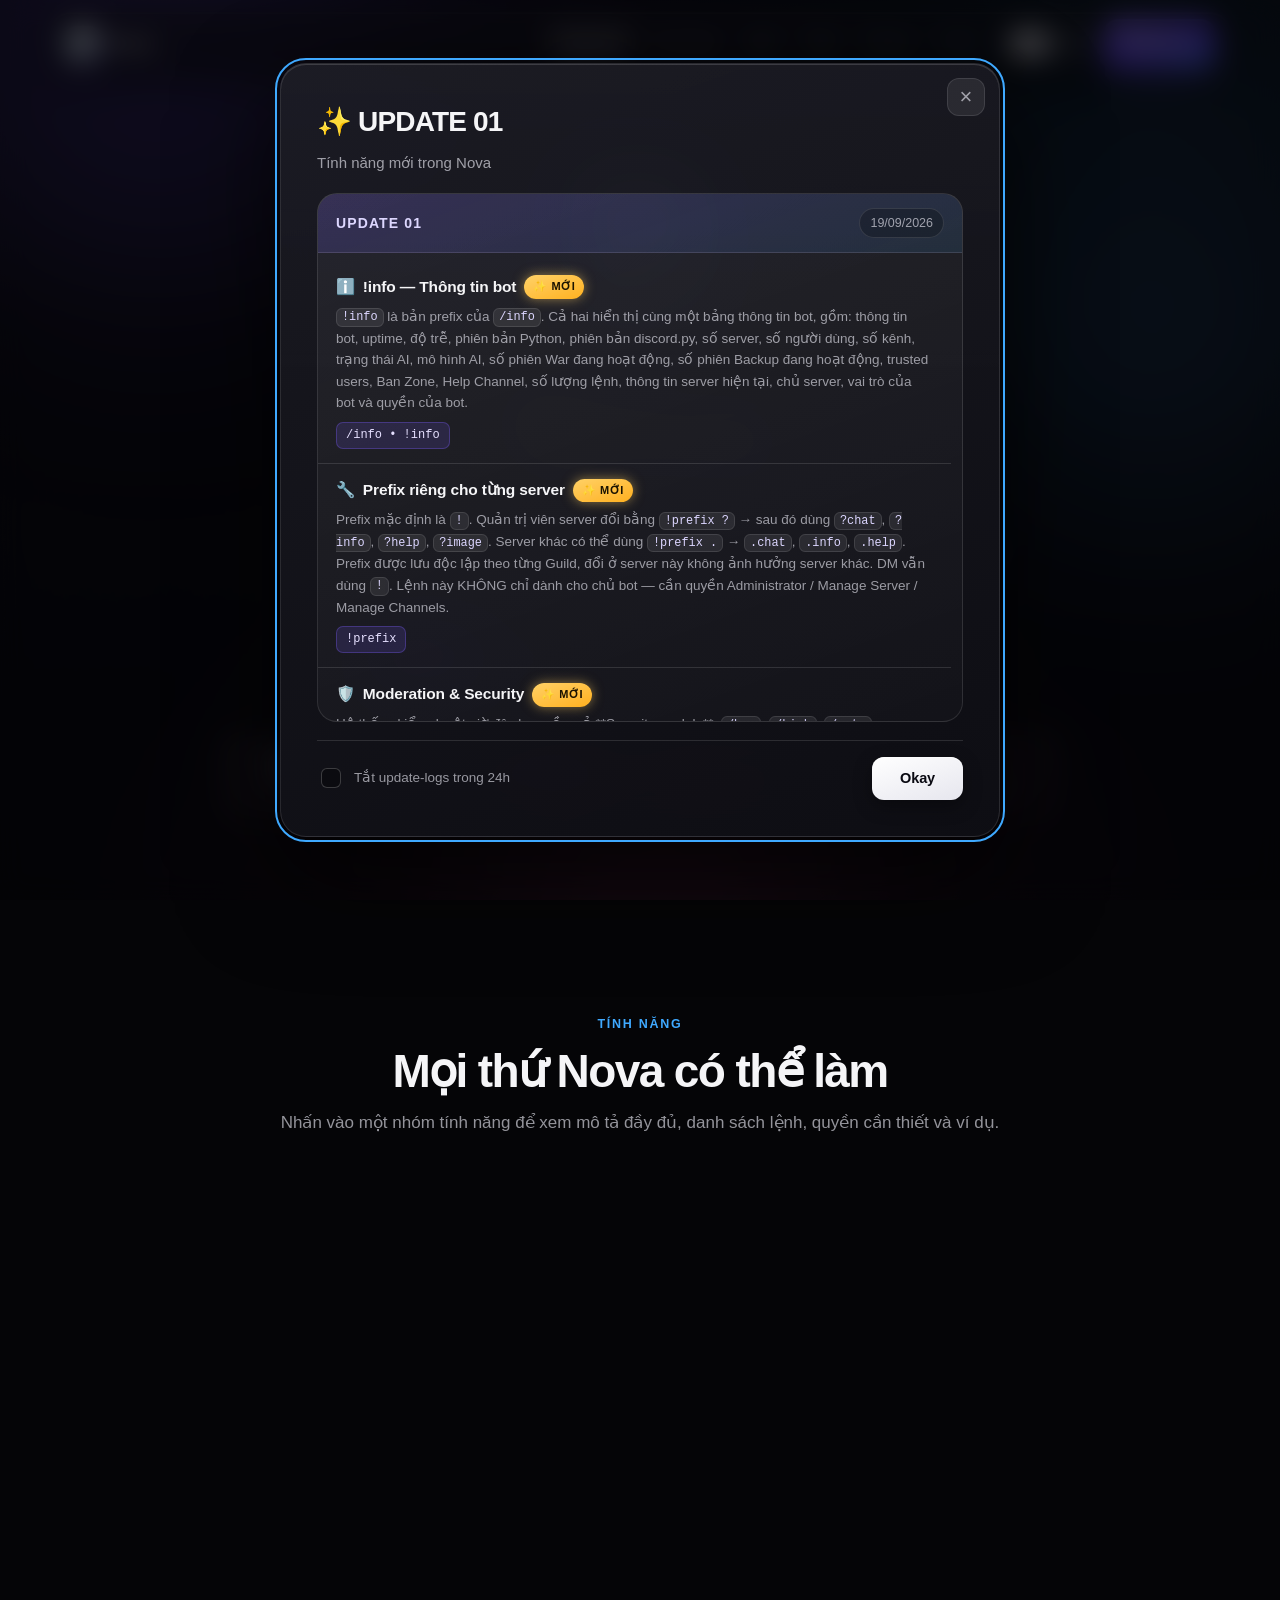
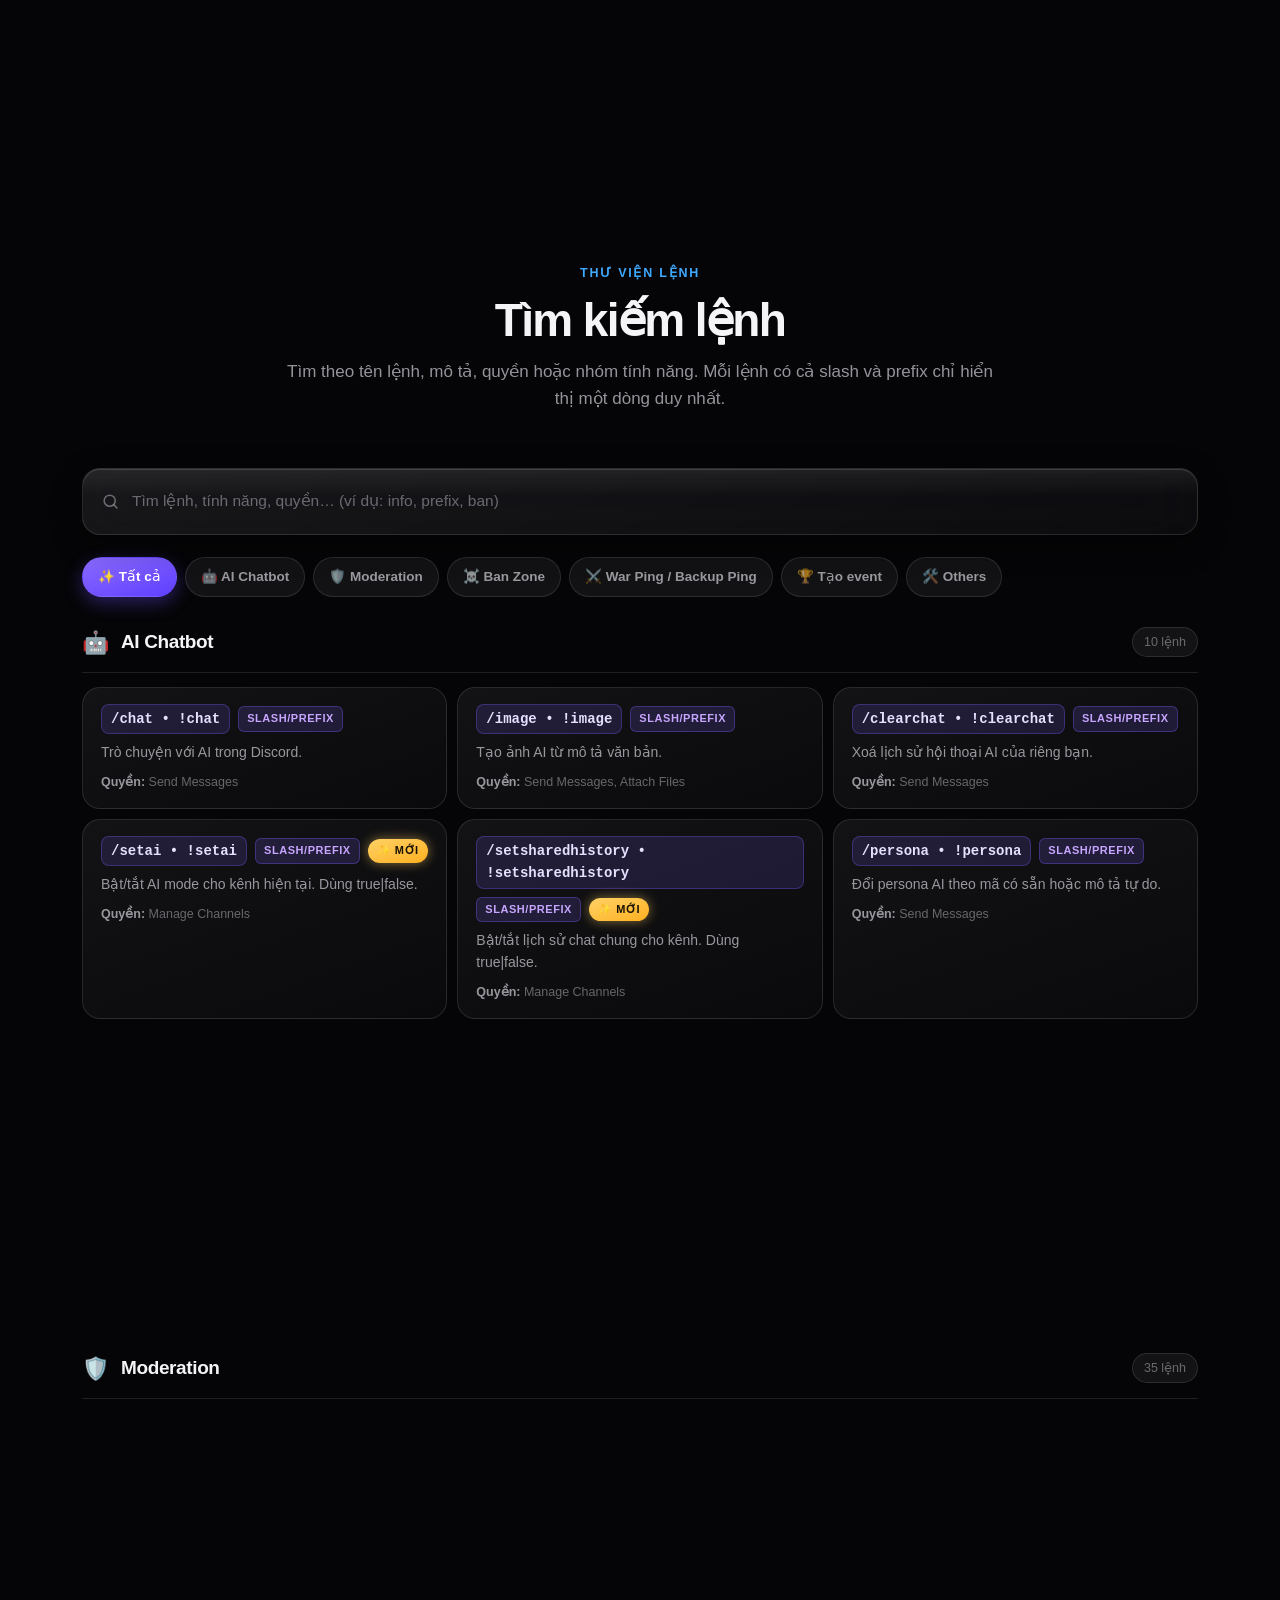
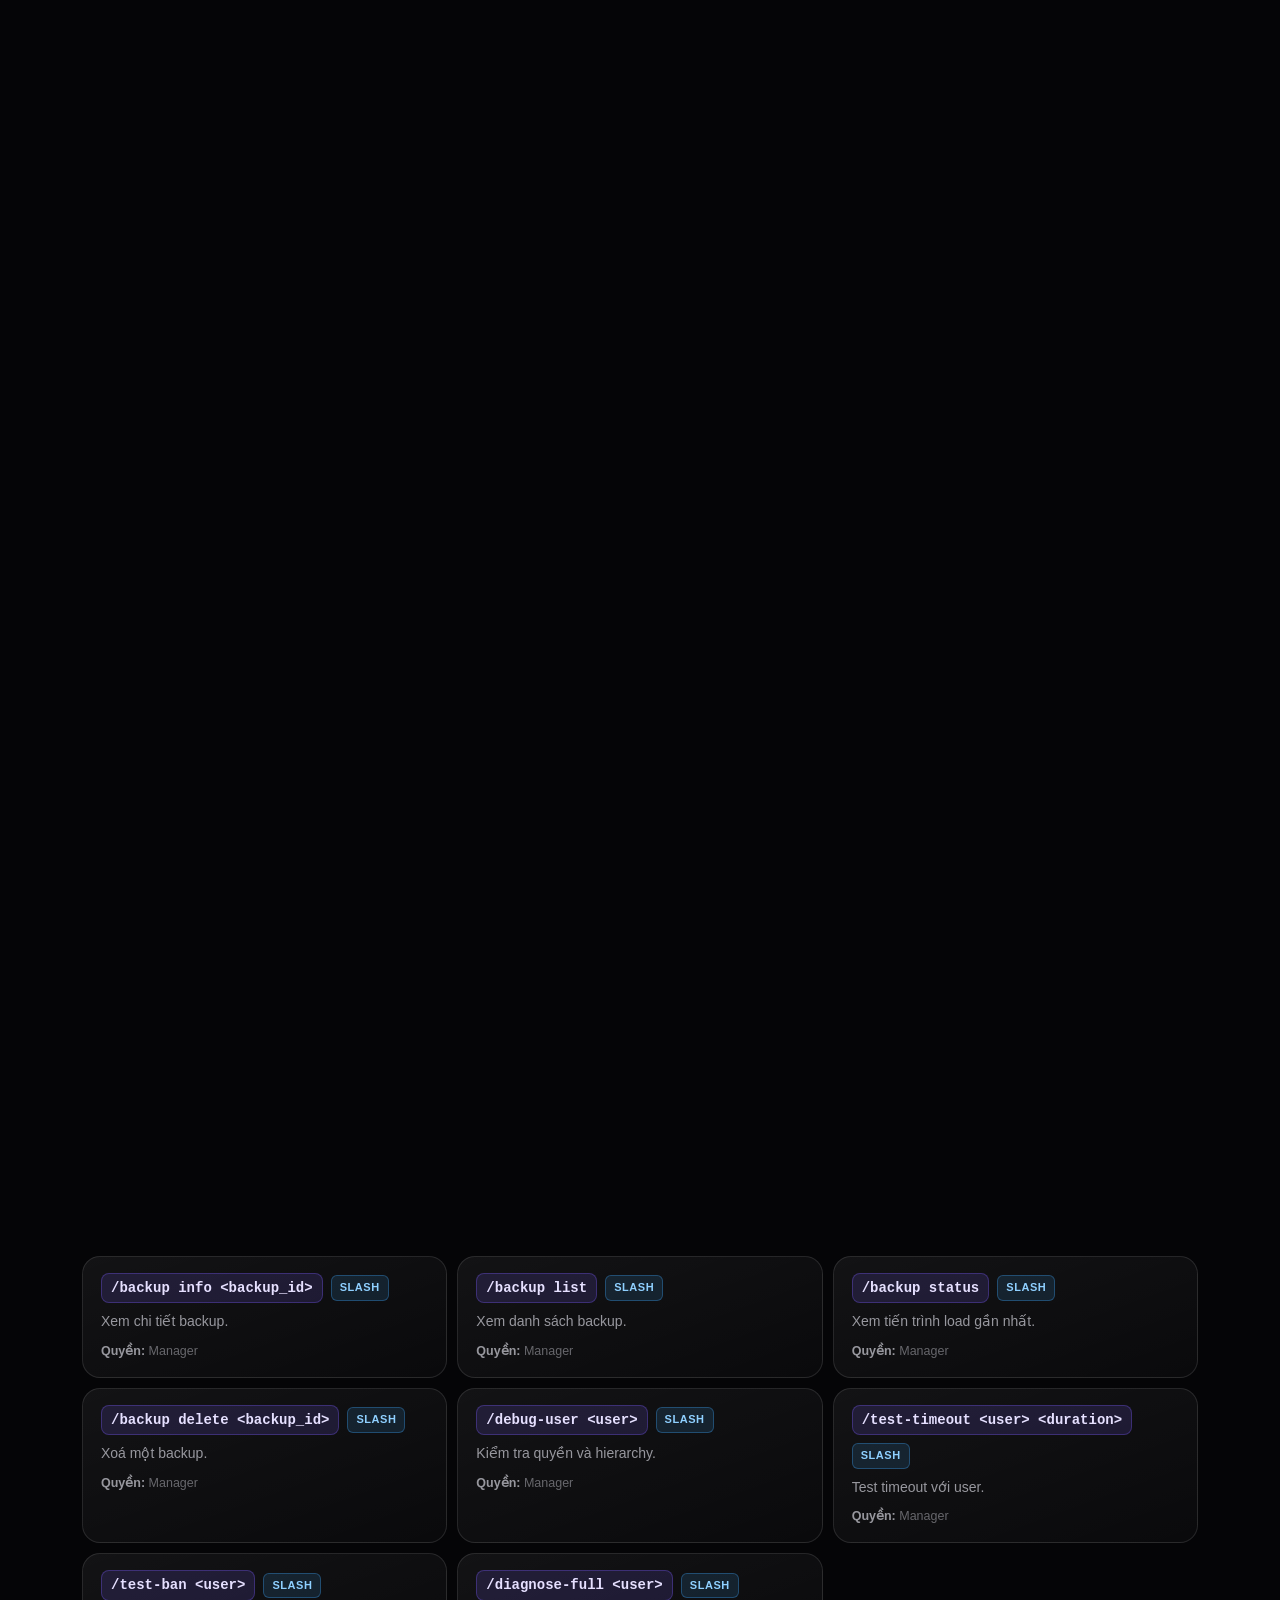
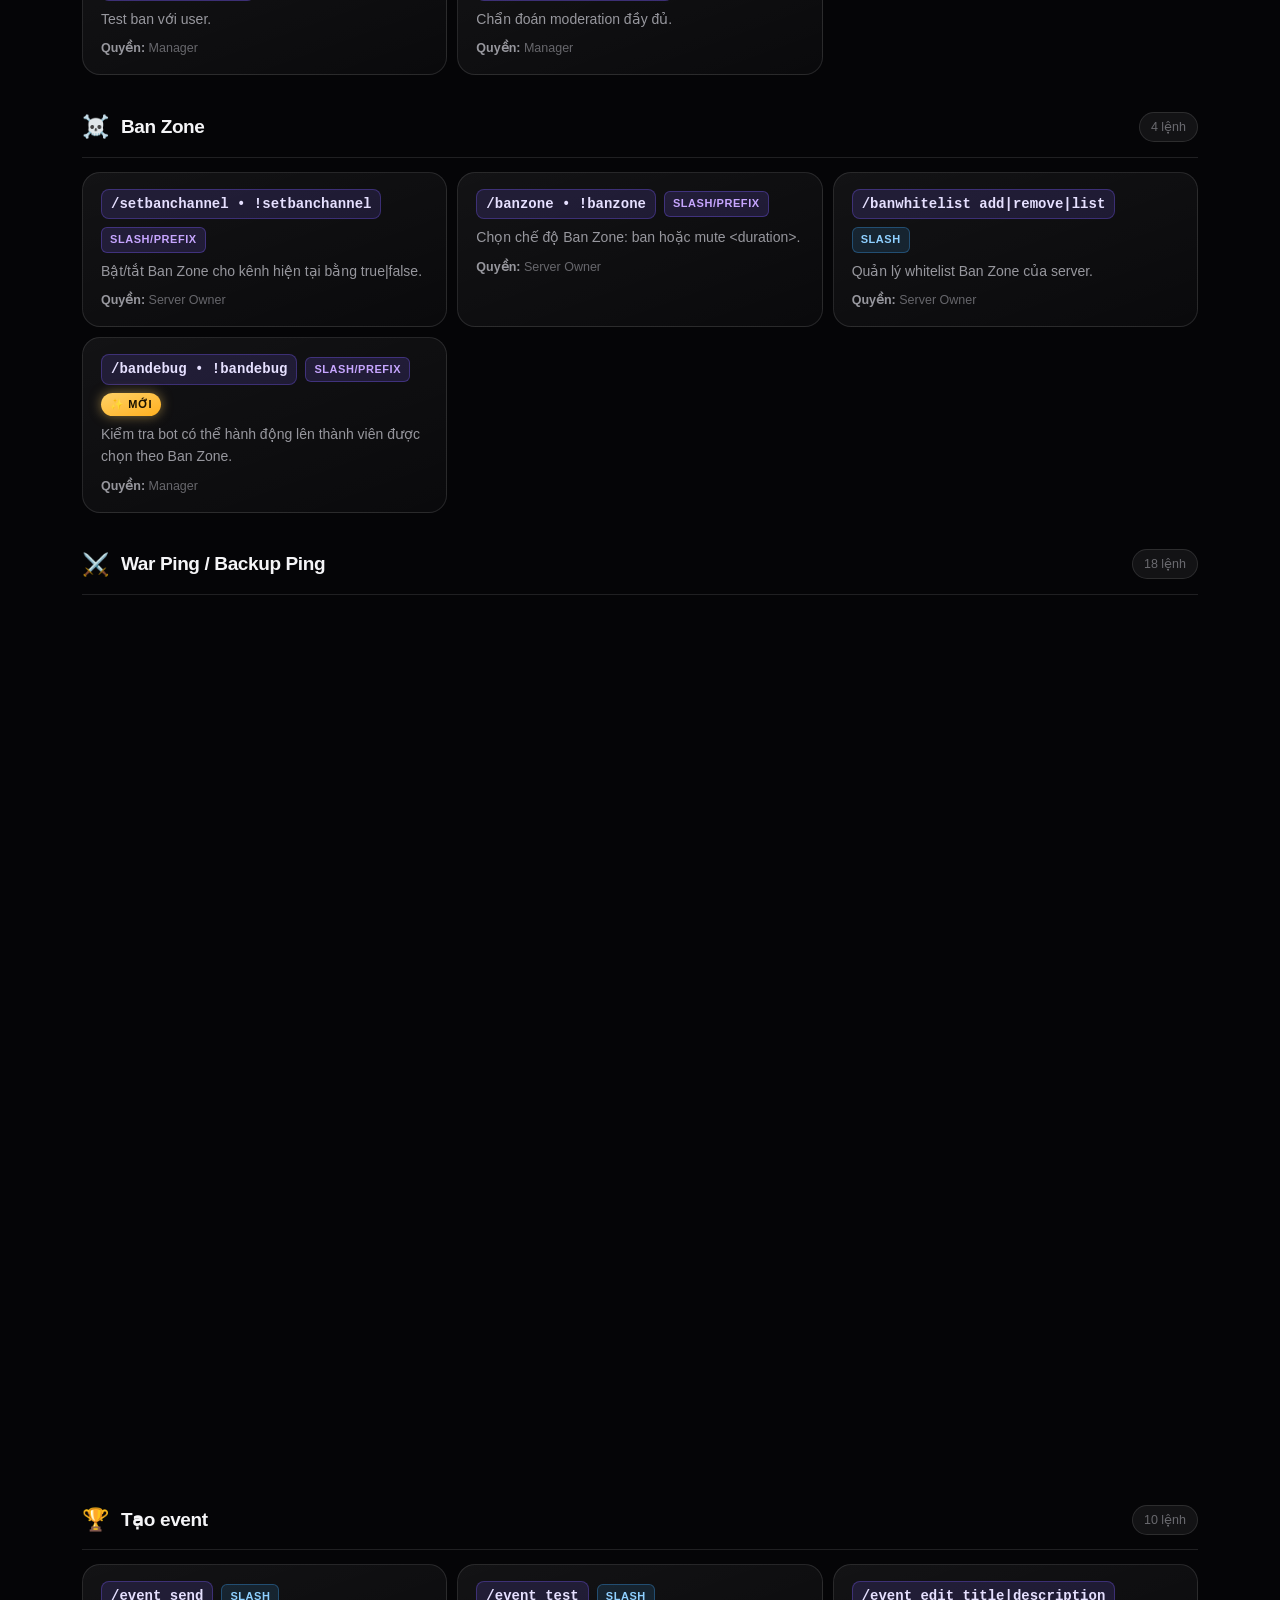
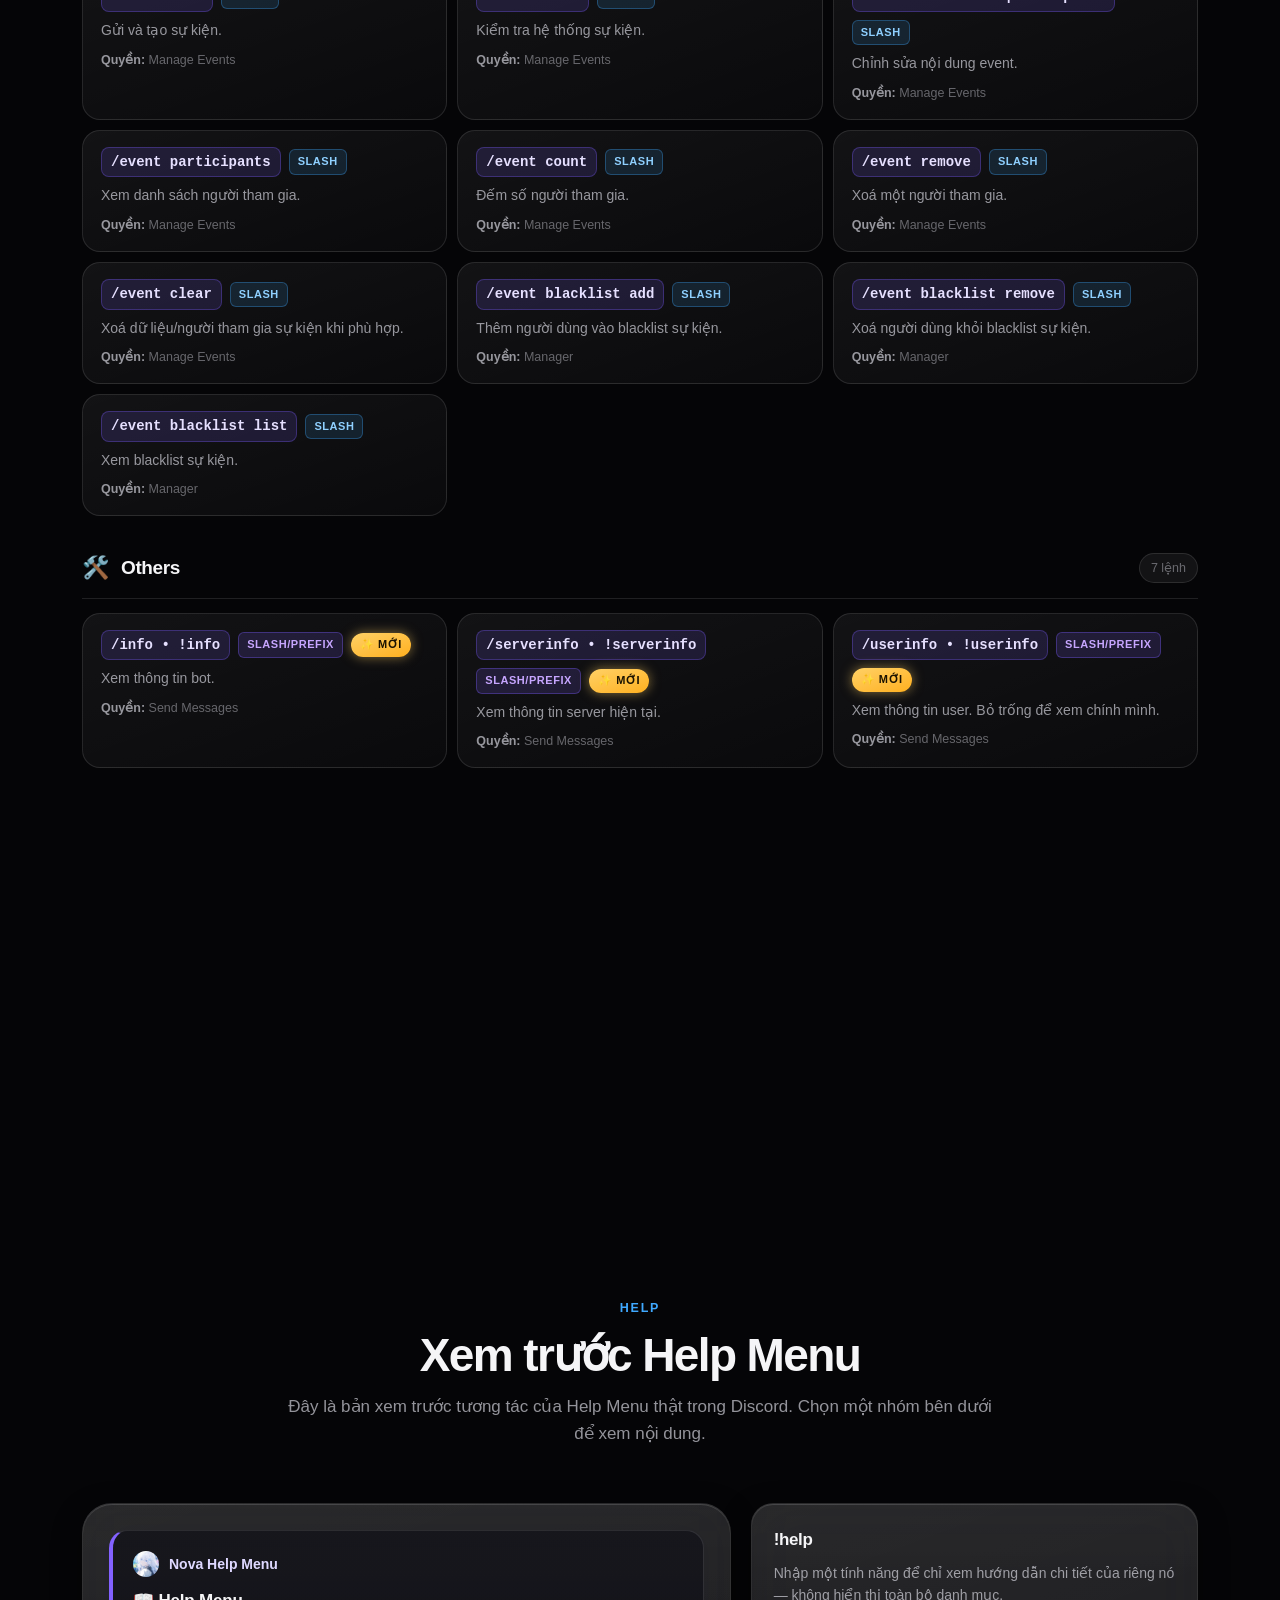
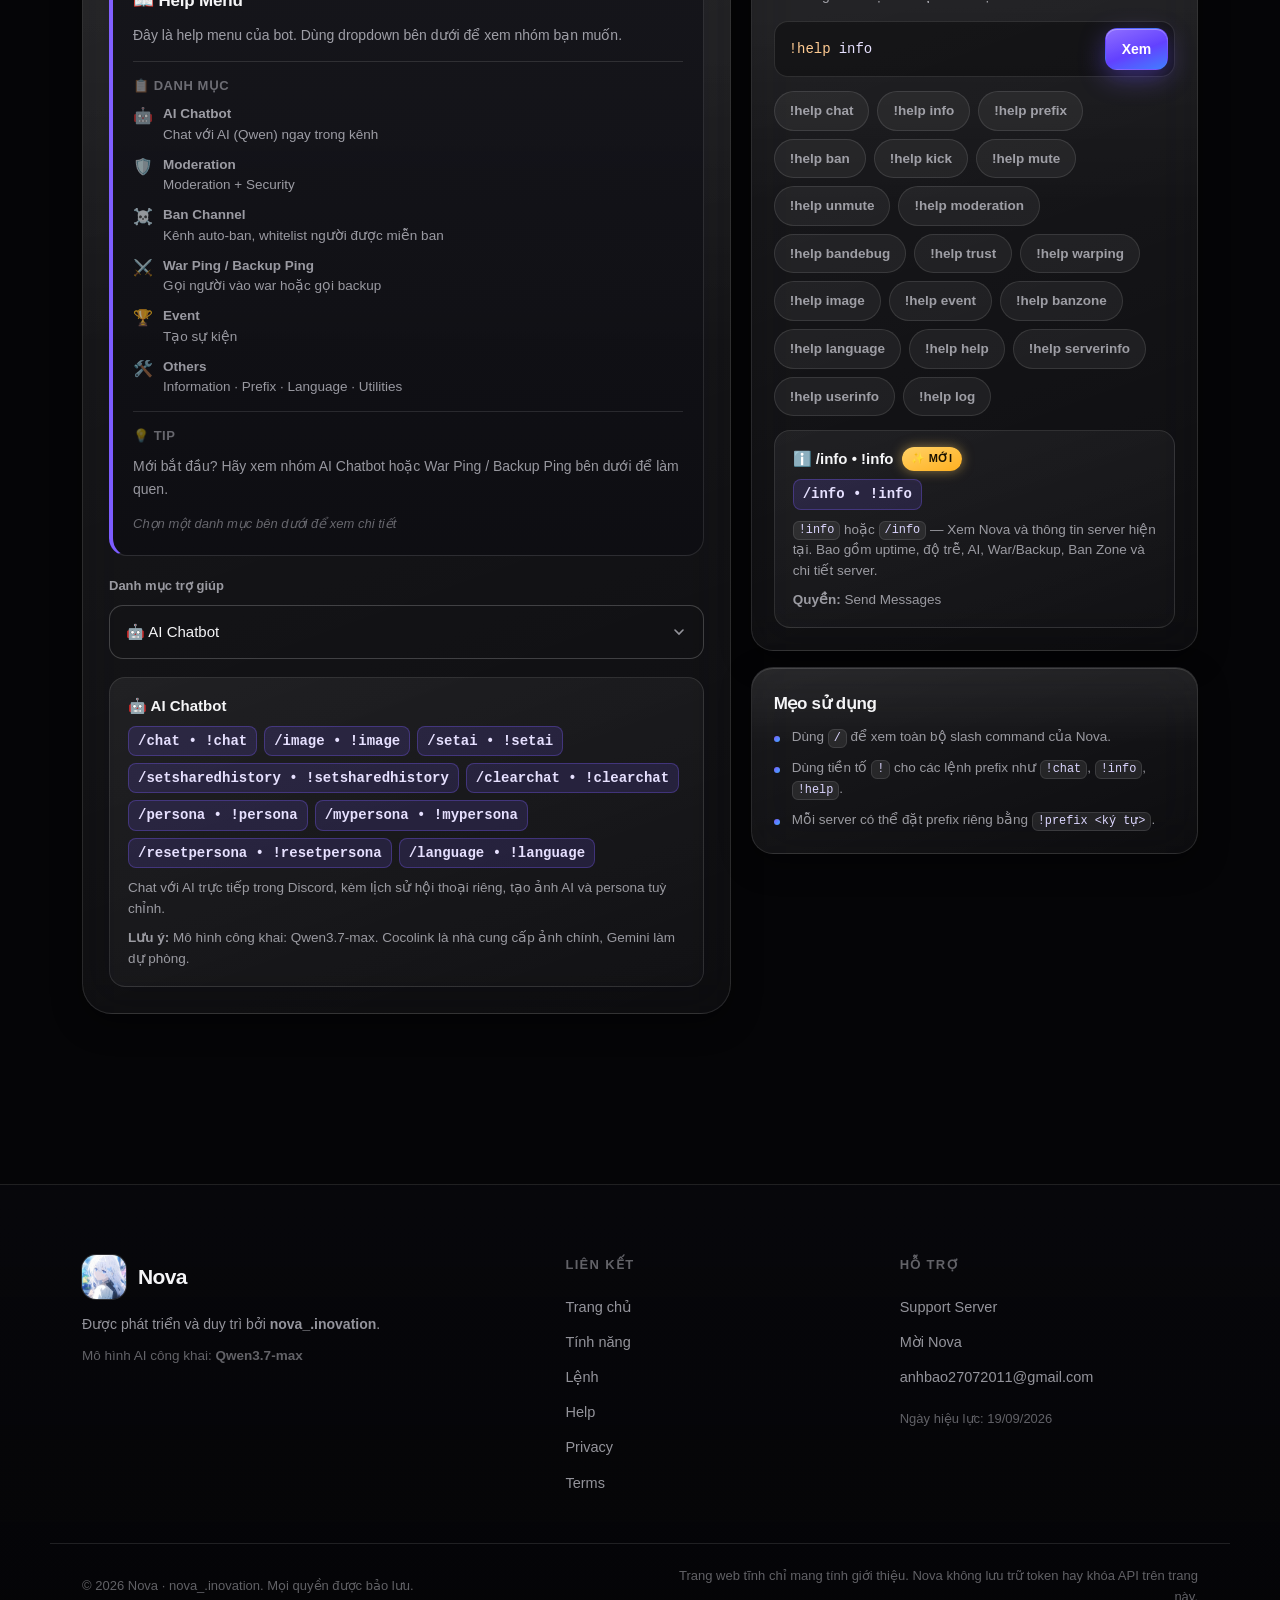
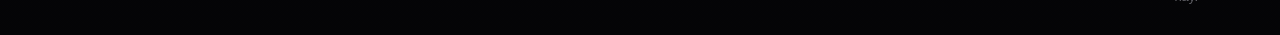
==== commit 0bda5846: "Update index.html" ====
--- a/index.html
+++ b/index.html
@@ -3,17 +3,17 @@
 <head>
 <meta charset="UTF-8">
 <meta name="viewport" content="width=device-width, initial-scale=1, viewport-fit=cover">
-<title>Nova — AI Discord Bot</title>
+<title>Nova — Discord Bot</title>
 <meta name="description" content="Nova is a Discord bot for AI chat, AI image generation, War and Backup coordination, Events, Ban Zone protection, moderation, server information, and server-specific tools.">
 <meta name="theme-color" content="#050507">
 <meta name="author" content="nova_.inovation">
 <meta property="og:type" content="website">
 <meta property="og:site_name" content="Nova">
-<meta property="og:title" content="Nova — AI Discord Bot">
+<meta property="og:title" content="Nova — Discord Bot">
 <meta property="og:description" content="Nova is a Discord bot for AI chat, AI image generation, War and Backup coordination, Events, Ban Zone protection, moderation, server information, and server-specific tools.">
 <meta property="og:image" content="assets/avatar.png">
 <meta name="twitter:card" content="summary_large_image">
-<meta name="twitter:title" content="Nova — AI Discord Bot">
+<meta name="twitter:title" content="Nova — Discord Bot">
 <meta name="twitter:description" content="AI chat, AI images, War/Backup coordination, Events, Ban Zone protection, moderation, server info and custom prefixes.">
 <meta name="twitter:image" content="assets/avatar.png">
 <link rel="icon" href="assets/favicon.png" type="image/png">
@@ -31,7 +31,6 @@
 
 <a class="skip-link" href="#main" data-i18n="a11y.skip">Chuyển tới nội dung</a>
 
-<!-- ================= UPDATE LOG MODAL (auto-opens) ================= -->
 <div class="modal modal-update" id="updateModal" role="dialog" aria-modal="true" aria-labelledby="updateTitle" hidden>
   <div class="modal-backdrop" data-close-update></div>
   <div class="modal-panel glass modal-panel-update" role="document" tabindex="-1">
@@ -40,7 +39,6 @@
   </div>
 </div>
 
-<!-- ================= NAVBAR ================= -->
 <header class="nav" id="nav">
   <div class="nav-inner glass">
     <a class="brand" href="index.html#home" aria-label="Nova">
@@ -79,7 +77,6 @@
   </div>
 </header>
 
-<!-- ================= MOBILE MENU ================= -->
 <div class="mobile-menu glass" id="mobileMenu" hidden>
   <nav aria-label="Mobile navigation">
     <a href="index.html#home" data-i18n="nav.home">Trang chủ</a>
@@ -105,7 +102,7 @@
         <span class="hero-glow" aria-hidden="true"></span>
         <img class="hero-avatar" src="assets/avatar.png" alt="Nova Discord bot avatar" data-avatar>
       </div>
-      <span class="pill" data-i18n="hero.badge">AI Discord Bot · Qwen3.7-max</span>
+      <span class="pill" data-i18n="hero.badge">Nova · Discord Bot</span>
       <h1 class="hero-title">Nova</h1>
       <p class="hero-sub" data-i18n="hero.sub">
         Bot Discord thông minh cho AI chat, tạo ảnh AI, kiểm duyệt, điều phối War/Backup,
@@ -121,9 +118,9 @@
         <a class="btn btn-ghost" href="#features" data-i18n="hero.explore">Khám phá tính năng</a>
       </div>
       <ul class="hero-stats">
-        <li><strong>Qwen3.7-max</strong><span data-i18n="hero.stat1l">Mô hình AI công khai</span></li>
+        <li><strong>Qwen3.7-max</strong><span data-i18n="hero.stat1l">Mô hình công khai</span></li>
         <li><strong>nova_.inovation</strong><span data-i18n="hero.stat2l">Chủ sở hữu bot</span></li>
-        <li><strong>9</strong><span data-i18n="hero.stat3l">Nhóm tính năng</span></li>
+        <li><strong>6</strong><span data-i18n="hero.stat3l">Nhóm tính năng</span></li>
         <li><strong>60+</strong><span data-i18n="hero.stat4l">Lệnh slash &amp; prefix</span></li>
       </ul>
     </div>
@@ -152,7 +149,7 @@
           <circle cx="11" cy="11" r="7"></circle><path d="M20 20l-3.5-3.5"></path>
         </svg>
         <input type="search" id="searchInput" autocomplete="off"
-               data-i18n-placeholder="commands.search" placeholder="Tìm lệnh, tính năng, quyền… (ví dụ: info, prefix, chat)">
+               data-i18n-placeholder="commands.search" placeholder="Tìm lệnh, tính năng, quyền… (ví dụ: info, prefix, ban)">
         <button type="button" class="search-clear" id="searchClear" hidden aria-label="Clear search">×</button>
       </div>
       <div class="chips" id="categoryChips" role="tablist" aria-label="Command categories"></div>
@@ -226,7 +223,7 @@
         <span>Nova</span>
       </div>
       <p data-i18n="footer.owned">Được phát triển và duy trì bởi <strong>nova_.inovation</strong>.</p>
-      <p class="footer-ai"><span data-i18n="footer.model">Mô hình AI công khai</span>: <strong>Qwen3.7-max</strong></p>
+      <p class="footer-ai"><span data-i18n="footer.model">Mô hình công khai</span>: <strong>Qwen3.7-max</strong></p>
     </div>
     <nav class="footer-col" aria-label="Footer navigation">
       <h4 data-i18n="footer.links">Liên kết</h4>
--- a/style.css
+++ b/style.css
@@ -80,17 +80,11 @@
   opacity:.6;mix-blend-mode:overlay;
 }
 
-/* ---------- SKIP LINK ---------- */
-.skip-link{
-  position:fixed;top:-100px;left:16px;z-index:300;
-  background:var(--accent);color:#fff;padding:12px 20px;border-radius:12px;
-  font-weight:600;transition:top .2s ease;
-}
+.skip-link{position:fixed;top:-100px;left:16px;z-index:300;background:var(--accent);color:#fff;padding:12px 20px;border-radius:12px;font-weight:600;transition:top .2s ease;}
 .skip-link:focus{top:calc(16px + env(safe-area-inset-top))}
-
 :focus-visible{outline:2px solid var(--accent-2);outline-offset:3px;border-radius:10px}
 
-/* ---------- NAVBAR (FIXED, always visible) ---------- */
+/* ---------- NAVBAR ---------- */
 .nav{
   position:fixed;top:0;left:0;right:0;z-index:100;
   padding:calc(var(--nav-gap) + env(safe-area-inset-top)) clamp(12px,3vw,24px) var(--nav-gap);
@@ -123,25 +117,6 @@
 .nav-links a.active{color:var(--text);background:rgba(255,255,255,.1)}
 
 .nav-actions{display:flex;align-items:center;gap:10px;flex-shrink:0}
-
-/* ---------- UPDATES BUTTON ---------- */
-.btn-updates{
-  position:relative;
-  padding:9px 14px 9px 26px;border-radius:12px;font-size:14px;font-weight:600;
-  color:var(--text);background:linear-gradient(160deg,rgba(255,209,102,.18),rgba(255,209,102,.06));
-  border:1px solid rgba(255,209,102,.32);
-  display:inline-flex;align-items:center;gap:8px;
-  transition:background .2s ease,border-color .2s ease,transform .2s ease;
-  white-space:nowrap;
-}
-.btn-updates:hover{background:linear-gradient(160deg,rgba(255,209,102,.28),rgba(255,209,102,.1));border-color:rgba(255,209,102,.5)}
-.btn-updates .updates-dot{
-  position:absolute;left:12px;top:50%;transform:translateY(-50%);
-  width:7px;height:7px;border-radius:50%;background:var(--new);
-  box-shadow:0 0 10px var(--new);
-  animation:pulseDot 2s ease-in-out infinite;
-}
-@keyframes pulseDot{0%,100%{opacity:.7;transform:translateY(-50%) scale(1)}50%{opacity:1;transform:translateY(-50%) scale(1.2)}}
 
 /* ---------- SEGMENTED LANGUAGE SWITCH ---------- */
 .seg{
@@ -212,11 +187,11 @@
 }
 @keyframes menuIn{from{opacity:0;transform:translateY(-10px) scale(.97)}to{opacity:1;transform:none}}
 .mobile-menu nav{display:flex;flex-direction:column;gap:2px;margin-bottom:12px}
-.mobile-menu nav a,.mobile-menu nav .mm-link{
+.mobile-menu nav a{
   padding:14px 16px;border-radius:14px;font-size:16px;font-weight:500;color:var(--muted);
   text-align:left;transition:background .2s ease,color .2s ease;
 }
-.mobile-menu nav a:hover,.mobile-menu nav .mm-link:hover{background:rgba(255,255,255,.08);color:var(--text)}
+.mobile-menu nav a:hover{background:rgba(255,255,255,.08);color:var(--text)}
 
 /* ---------- HERO ---------- */
 .hero{padding:clamp(40px,8vw,80px) 0 80px;text-align:center;position:relative}
@@ -517,12 +492,11 @@
 .footer-brand p{margin:0 0 10px;color:var(--muted);font-size:14px;line-height:1.6}
 .footer-ai{font-size:13.5px !important;color:var(--muted-2) !important}
 .footer-col h4{margin:0 0 14px;font-size:13px;font-weight:700;letter-spacing:.1em;text-transform:uppercase;color:var(--muted-2)}
-.footer-col a,.footer-link-btn{
+.footer-col a{
   display:block;padding:6px 0;font-size:14.5px;color:var(--muted);
   transition:color .2s ease,transform .2s ease;
-  text-align:left;background:none;border:0;cursor:pointer;
-}
-.footer-col a:hover,.footer-link-btn:hover{color:var(--text);transform:translateX(3px)}
+}
+.footer-col a:hover{color:var(--text);transform:translateX(3px)}
 .footer-date{margin:14px 0 0;font-size:13px;color:var(--muted-2)}
 .footer-bottom{
   margin-top:42px;padding-top:22px;border-top:1px solid var(--stroke);
@@ -592,30 +566,139 @@
 }
 .modal-actions{display:flex;gap:10px;flex-wrap:wrap;margin-top:26px;padding-top:22px;border-top:1px solid var(--stroke)}
 
-/* ---------- UPDATE LOG MODAL ---------- */
-.modal-panel-update{max-width:720px}
+/* ---------- UPDATE LOG MODAL (khung đóng) ---------- */
+.modal-panel-update{
+  max-width:720px;
+  display:flex;
+  flex-direction:column;
+  overflow:hidden;
+}
+.modal-panel-update .modal-body{
+  display:flex;
+  flex-direction:column;
+  flex:1 1 auto;
+  min-height:0;
+  overflow:hidden;
+  padding:clamp(24px,4vw,36px);
+}
+
 .update-head{
+  flex:0 0 auto;
   margin:0 0 6px;font-size:clamp(22px,3.5vw,28px);font-weight:780;letter-spacing:-.03em;
   display:flex;align-items:center;gap:10px;flex-wrap:wrap;
 }
-.update-sub{margin:0 0 22px;color:var(--muted);font-size:15px}
-.update-version{
-  display:inline-flex;align-items:center;gap:6px;
-  padding:4px 11px;border-radius:999px;font-size:11.5px;font-weight:700;letter-spacing:.04em;
-  text-transform:uppercase;color:var(--muted);
-  background:rgba(255,255,255,.06);border:1px solid var(--stroke);
-}
-.update-list{display:flex;flex-direction:column;gap:14px}
-.update-item{
-  padding:18px;border-radius:18px;
+.update-sub{flex:0 0 auto;margin:0 0 18px;color:var(--muted);font-size:15px}
+
+/* Khung: header cố định trên, list scroll ở giữa */
+.update-panel{
+  flex:1 1 auto;
+  min-height:0;
+  display:flex;
+  flex-direction:column;
+  border-radius:20px;
   background:linear-gradient(160deg,rgba(255,255,255,.06),rgba(255,255,255,.02));
   border:1px solid var(--stroke);
-}
-.update-item h3{margin:0 0 8px;font-size:16.5px;font-weight:700;letter-spacing:-.02em;display:flex;align-items:center;gap:8px;flex-wrap:wrap}
-.update-item p{margin:0 0 10px;font-size:14px;color:var(--muted);line-height:1.6}
+  overflow:hidden;
+}
+.update-panel-header{
+  flex:0 0 auto;
+  display:flex;align-items:center;justify-content:space-between;gap:12px;
+  padding:14px 18px;
+  background:linear-gradient(160deg,rgba(124,92,255,.18),rgba(63,169,255,.1));
+  border-bottom:1px solid var(--stroke);
+}
+.update-panel-header .up-id{
+  font-size:14px;font-weight:800;letter-spacing:.08em;text-transform:uppercase;
+  color:#dcd6ff;
+}
+.update-panel-header .up-date{
+  font-size:12.5px;color:var(--muted);
+  padding:4px 10px;border-radius:999px;
+  background:rgba(0,0,0,.25);border:1px solid var(--stroke);
+  font-variant-numeric:tabular-nums;
+}
+
+/* Vùng scroll bên trong khung */
+.update-items{
+  flex:1 1 auto;
+  min-height:0;
+  overflow-y:auto;
+  overscroll-behavior:contain;
+  padding:8px 0;
+  scrollbar-gutter:stable;
+}
+
+.update-item{
+  padding:14px 18px;
+  border-top:1px solid rgba(255,255,255,.12);
+}
+.update-item:first-child{border-top:0}
+.update-item h3{
+  margin:0 0 6px;font-size:15.5px;font-weight:700;letter-spacing:-.01em;
+  display:flex;align-items:center;gap:8px;flex-wrap:wrap;
+}
+.update-item p{margin:0 0 8px;font-size:13.5px;color:var(--muted);line-height:1.6}
 .update-item p:last-of-type{margin-bottom:0}
-.update-cmds{display:flex;flex-wrap:wrap;gap:7px;margin-top:10px}
-.update-cmds code{font-family:var(--mono);font-size:12.5px;padding:4px 10px;background:rgba(124,92,255,.15);border:1px solid rgba(124,92,255,.32);color:#e6e0ff;border-radius:8px}
+.update-cmds{display:flex;flex-wrap:wrap;gap:6px;margin-top:8px}
+.update-cmds code{
+  font-family:var(--mono);font-size:12px;padding:3px 9px;
+  background:rgba(124,92,255,.15);border:1px solid rgba(124,92,255,.32);
+  color:#e6e0ff;border-radius:7px;
+}
+
+/* Footer: checkbox trái + nút Okay phải */
+.update-footer{
+  flex:0 0 auto;
+  display:flex;align-items:center;justify-content:space-between;gap:14px;
+  margin-top:18px;padding-top:16px;
+  border-top:1px solid rgba(255,255,255,.12);
+}
+
+.update-snooze{
+  display:flex;align-items:center;gap:10px;
+  background:transparent;border:0;padding:0;
+  cursor:pointer;user-select:none;
+  transition:color .2s ease;
+  flex:1;min-width:0;
+}
+.update-snooze:hover span{color:var(--text)}
+.update-snooze input[type="checkbox"]{
+  appearance:none;-webkit-appearance:none;
+  width:20px;height:20px;border-radius:6px;flex-shrink:0;
+  background:rgba(0,0,0,.3);border:1.5px solid var(--stroke-2);
+  cursor:pointer;position:relative;
+  transition:background .2s ease,border-color .2s ease;
+}
+.update-snooze input[type="checkbox"]:checked{
+  background:linear-gradient(160deg,#8b6bff,#5f3fff);
+  border-color:transparent;
+}
+.update-snooze input[type="checkbox"]:checked::after{
+  content:"";position:absolute;left:6px;top:2px;
+  width:5px;height:10px;border:solid #fff;border-width:0 2px 2px 0;
+  transform:rotate(45deg);
+}
+.update-snooze span{font-size:13.5px;color:var(--muted);line-height:1.5}
+.update-snooze input:focus-visible + span{color:var(--text)}
+
+/* Nút Okay trắng */
+.btn-okay{
+  appearance:none;
+  padding:10px 28px;border-radius:12px;
+  font-size:14.5px;font-weight:700;letter-spacing:-.01em;
+  color:#0a0a12;
+  background:linear-gradient(160deg,#ffffff,#e6e6ee);
+  border:0;
+  box-shadow:0 6px 18px rgba(0,0,0,.35), inset 0 1px 0 rgba(255,255,255,.6);
+  transition:transform .18s cubic-bezier(.34,1.3,.5,1),box-shadow .18s ease,background .18s ease;
+  cursor:pointer;flex-shrink:0;
+}
+.btn-okay:hover{
+  background:linear-gradient(160deg,#ffffff,#f0f0f7);
+  box-shadow:0 8px 24px rgba(0,0,0,.45), inset 0 1px 0 rgba(255,255,255,.7);
+}
+.btn-okay:active{transform:scale(.96)}
+.btn-okay:focus-visible{outline:2px solid var(--accent-2);outline-offset:3px}
 
 /* ---------- SCROLL REVEAL ---------- */
 .reveal{opacity:0;transform:translateY(22px);transition:opacity .7s cubic-bezier(.2,.7,.3,1),transform .7s cubic-bezier(.2,.7,.3,1)}
@@ -626,6 +709,7 @@
 ::-webkit-scrollbar-track{background:transparent}
 ::-webkit-scrollbar-thumb{background:rgba(255,255,255,.14);border-radius:99px;border:3px solid var(--bg)}
 ::-webkit-scrollbar-thumb:hover{background:rgba(255,255,255,.24)}
+.update-items::-webkit-scrollbar-thumb{background:rgba(255,255,255,.18);border:3px solid transparent;background-clip:padding-box}
 
 /* ---------- RESPONSIVE ---------- */
 @media (max-width:1080px){
@@ -642,10 +726,6 @@
   .btn-invite{display:none}
   .footer-grid{grid-template-columns:1fr}
   .footer-note{text-align:left}
-}
-@media (max-width:640px){
-  .btn-updates span:not(.updates-dot){display:none}
-  .btn-updates{padding:9px 12px 9px 22px}
 }
 @media (max-width:480px){
   .seg{width:80px;height:34px}
@@ -656,9 +736,12 @@
   .hero-stats li{padding:14px 10px}
   .modal{padding:10px}
   .modal-panel{border-radius:22px;max-height:92vh}
+  .modal-panel-update{border-radius:22px}
   .search-bar{padding-left:14px}
   .discord-preview{padding:16px}
   .dc-embed{padding:16px}
+  .update-footer{flex-direction:column;align-items:stretch}
+  .btn-okay{width:100%}
 }
 @media (max-width:360px){
   .hero-stats{grid-template-columns:1fr}
@@ -685,5 +768,4 @@
   .modal-panel{animation:none}
   .mobile-menu{animation:none}
   .seg-thumb{transition:none}
-  .btn-updates .updates-dot{animation:none}
-}
+}
